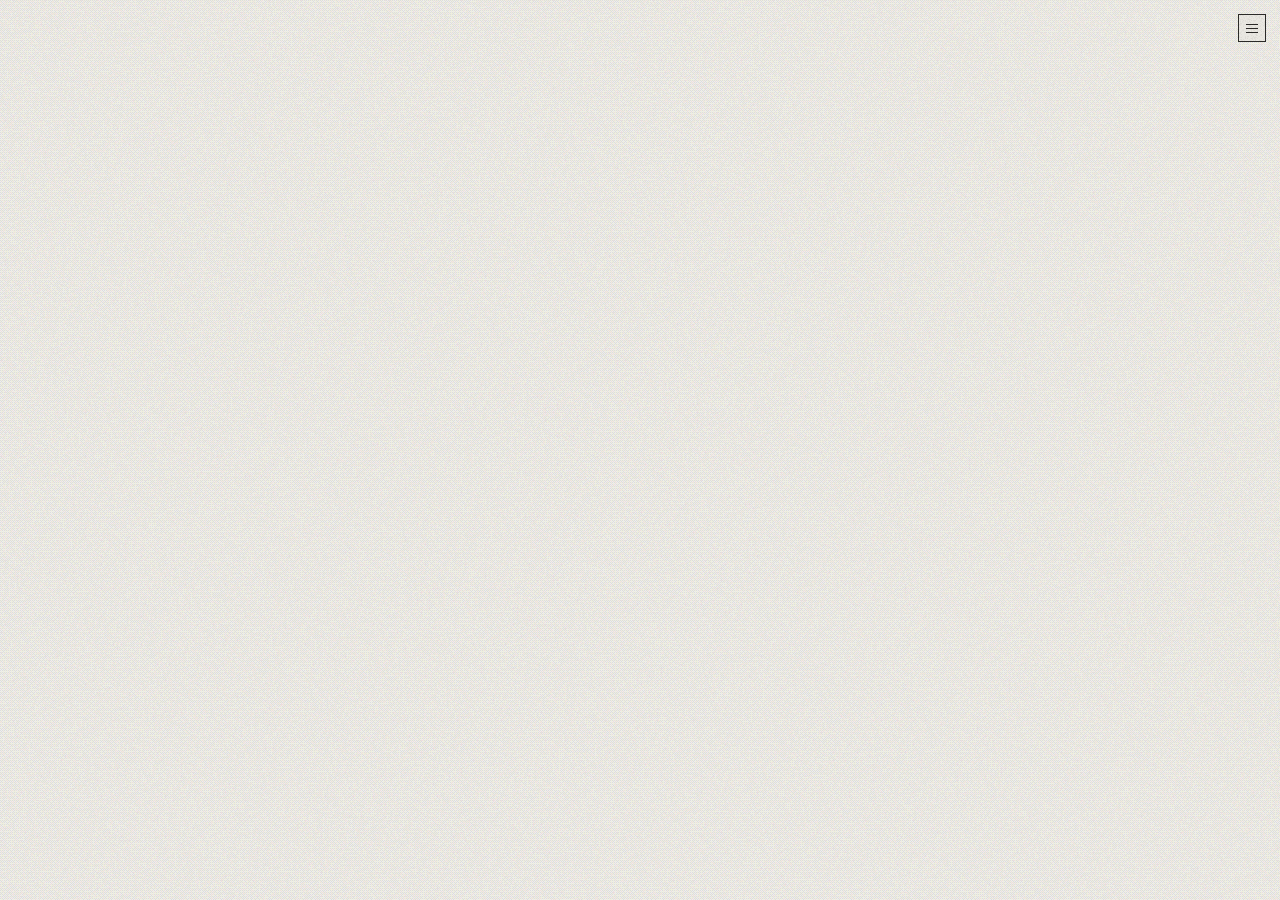
==== index.html @ 13002fd0 "Add files via upload" ====
<!doctype html>
<html lang="en">
<head>
<meta charset="utf-8">
<meta name="viewport" content="width=device-width, initial-scale=1, viewport-fit=cover">
<meta name="description" content="Petri: a growing lab of living effects. Hover to borrow one, click to stack them, invent your own.">
<title>Petri</title>
<link rel="preconnect" href="https://fonts.googleapis.com">
<link rel="preconnect" href="https://fonts.gstatic.com" crossorigin>
<link href="https://fonts.googleapis.com/css2?family=JetBrains+Mono:wght@400;700&family=Newsreader:ital,wght@0,400;1,400&display=swap" rel="stylesheet">
<style>
/* Layout: the page is one canvas. The toolbar floats top right in segmented groups.
   css and info share one dock on the right that pushes the grid over.
   System: one mono face; 11px for controls, 12px for reading; 28px controls; 1px rules.
   The serif is only for words people type onto the page. */
:root {
  --paper: #e9e7e1;
  --ink: #2b2a28;
  --mute: #8e8b84;
  --line: #d3d0c8;
  --warn: #a8432a;
  --focus: #2a3fe6;
  --mono: 'JetBrains Mono', ui-monospace, 'SF Mono', Menlo, monospace;
  --ui: 11px;
  --read: 12px;
  --h: 28px;
  --gap: 6px;
  --pad: 14px;
  --pw: 380px;
  --edge: 14px;
  color-scheme: light;
}
:root.dark { --paper: #1b1b1a; --ink: #d8d6d0; --mute: #6e6c68; --line: #323130; --warn: #e08a72; --focus: #8ea2ff; color-scheme: dark; }
[hidden] { display: none !important; }
html, body { height: 100%; overflow: hidden; }
body {
  margin: 0;
  background: var(--paper);
  color: var(--ink);
  font: var(--ui)/1.4 var(--mono);
  cursor: none;
  touch-action: none;
  user-select: none;
  -webkit-user-select: none;
}
button { font: inherit; color: inherit; }

/* the one control: a segmented group, drawn like e-paper UI.
   crisp 1px ink frame, dotted (dithered) dividers, a stippled drop shadow,
   inverted video for anything that is on, stipple on hover. */
:root { --stip: radial-gradient(var(--ink) .55px, transparent .75px); --grain: none; }
.seg {
  position: relative; isolation: isolate;
  display: inline-flex; flex-wrap: nowrap;
  border: 1px solid var(--ink);
  background: var(--paper) var(--grain);
}
.seg::after {
  content: ''; position: absolute; z-index: -1; inset: 3px -4px -4px 3px;
  background-image: var(--stip); background-size: 3px 3px; opacity: .45; pointer-events: none;
}
.seg > button {
  height: var(--h); padding: 0 10px;
  border: 0; background: var(--paper) var(--grain); color: var(--ink);
  font: var(--ui)/1 var(--mono); letter-spacing: .03em;
  white-space: nowrap; cursor: pointer;
}
.seg > button + button { border-left: 1px dotted var(--mute); }
.seg > button:hover { background-image: var(--stip); background-size: 3px 3px; }
.seg > button[aria-pressed="true"], .seg > button.primary { background: var(--ink); color: var(--paper); }
.seg > button .key { display: inline-block; margin-left: .6ch; opacity: .5; }
.x {
  position: relative; flex: none; width: var(--h); height: var(--h);
  border: 1px solid var(--ink); background: var(--paper) var(--grain); color: var(--ink);
  font: 14px/1 var(--mono); cursor: pointer;
}
.x:hover { background-image: var(--stip); background-size: 3px 3px; }
.seg > button:focus-visible, .x:focus-visible { outline: 1px dashed var(--ink); outline-offset: 2px; position: relative; z-index: 1; }

/* one corner button: ☰ opens the controls; × closes whatever is open. it never moves. */
#corner {
  position: fixed; z-index: 30;
  top: max(var(--edge), env(safe-area-inset-top, 0px)); right: max(var(--edge), env(safe-area-inset-right, 0px));
}
.burger { display: block; width: 12px; height: 9px; margin: auto; background: linear-gradient(var(--ink) 0 0) 0 0 / 100% 1px no-repeat, linear-gradient(var(--ink) 0 0) 0 4px / 100% 1px no-repeat, linear-gradient(var(--ink) 0 0) 0 8px / 100% 1px no-repeat; }
#view {
  position: fixed; z-index: 25;
  top: calc(max(var(--edge), env(safe-area-inset-top, 0px)) + var(--h) + 10px); right: max(var(--edge), env(safe-area-inset-right, 0px));
  width: 176px; isolation: isolate;
  display: flex; flex-direction: column;
  border: 1px solid var(--ink); background: var(--paper) var(--grain);
  cursor: default;
}
#view::after {
  content: ''; position: absolute; z-index: -1; inset: 3px -4px -4px 3px;
  background-image: var(--stip); background-size: 3px 3px; opacity: .45; pointer-events: none;
}
#view .seg { display: flex; flex-direction: column; border: 0; background: none; }
#view .seg::after { display: none; }
#view .seg + .seg { border-top: 1px dotted var(--mute); }
#view .seg > button { display: flex; align-items: center; justify-content: space-between; width: 100%; height: var(--h); padding: 0 12px; text-align: left; }
#view .seg > button + button { border-left: 0; }
#view .seg > button .key { margin-left: 12px; }

#c { position: fixed; left: 0; top: 0; image-rendering: pixelated; image-rendering: crisp-edges; transition: transform .2s ease-out; }
@media (prefers-reduced-motion: reduce) { #c { transition: none; } }
#ring { position: fixed; left: 0; top: 0; border: 1.5px solid var(--ink); pointer-events: none; }
#ring2 { position: fixed; left: 0; top: 0; border: 1px dashed var(--ink); pointer-events: none; }
#ring.circle, #ring2.circle { border-radius: 50%; }
#hold { position: fixed; left: 0; top: 0; border-radius: 50%; box-shadow: 0 0 0 1px var(--paper), 0 0 0 2px var(--ink); pointer-events: none; }
#typer { position: fixed; left: -9999px; top: 0; width: 10px; height: 10px; opacity: 0; user-select: text; -webkit-user-select: text; }

/* the dock: css and info */
.dock {
  position: fixed; z-index: 10; top: 0; right: 0; bottom: 0;
  width: var(--pw); box-sizing: border-box;
  display: flex; flex-direction: column;
  padding-right: env(safe-area-inset-right, 0px);
  padding-bottom: env(safe-area-inset-bottom, 0px);
  background: var(--paper) var(--grain); border-left: 1px solid var(--ink);
  cursor: auto; user-select: text; -webkit-user-select: text;
}
.dock header { display: flex; flex-direction: column; gap: 14px; padding: var(--edge) calc(var(--edge) + var(--h) + 12px) 16px var(--edge); border-bottom: 1px dotted var(--mute); }
.dock .top { display: flex; align-items: center; justify-content: space-between; gap: var(--gap); min-height: var(--h); }
.dock .top strong { font-weight: 700; letter-spacing: .03em; white-space: nowrap; overflow: hidden; text-overflow: ellipsis; }
.dock header .seg { align-self: flex-start; max-width: 100%; flex-wrap: wrap; }
.dock .foot { padding: 8px var(--edge); border-top: 1px dotted var(--mute); font-size: 10px; color: var(--mute); }
.dock .foot.err { color: var(--warn); }

#css {
  flex: 1; resize: none; margin: 0; padding: var(--pad) var(--edge);
  border: 0; outline: none;
  font: var(--read)/1.65 var(--mono);
  color: var(--ink); background: transparent;
  tab-size: 2; white-space: pre-wrap;
}
#css[readonly] { font-size: var(--ui); color: var(--mute); }
#css:focus-visible { box-shadow: inset 2px 0 0 var(--focus); }

.index { display: flex; flex-wrap: wrap; gap: 2px 14px; }
.index button { padding: 2px 0; border: 0; background: none; color: var(--mute); font: var(--ui)/1.6 var(--mono); cursor: pointer; white-space: nowrap; }
.index button:hover { color: var(--ink); }
.index button[aria-current="true"], .index button[aria-pressed="true"] { color: var(--ink); text-decoration: underline; text-underline-offset: 3px; }
.index button.primary { color: var(--ink); font-weight: 700; }
.index button:focus-visible { outline: 2px solid var(--focus); outline-offset: 2px; }
#wbody { flex: 1; overflow: auto; overscroll-behavior: contain; padding: 0 var(--edge) var(--edge); font: var(--read)/1.7 var(--mono); }
#wbody section { padding-top: 6px; }
#wbody h2 { font: 700 var(--ui)/1.4 var(--mono); letter-spacing: .1em; text-transform: uppercase; margin: 18px 0 10px; }
#wbody h3 { font: 700 var(--read)/1.4 var(--mono); margin: 20px 0 6px; }
#wbody h3 span, #wbody .note { color: var(--mute); font-weight: 400; }
#wbody p, #wbody ol { margin: 0 0 12px; }
#wbody ol { padding-left: 20px; }
#wbody .lede { font-size: 13px; line-height: 1.65; }
#wbody code { font: inherit; }
#wbody pre { margin: 8px 0 14px; padding: 10px 12px; overflow-x: auto; border: 1px dotted var(--mute); font: var(--ui)/1.6 var(--mono); }
#wbody dl { display: grid; grid-template-columns: minmax(0, 9em) minmax(0, 1fr); gap: 6px 14px; margin: 0 0 12px; }
#wbody dt { overflow-wrap: anywhere; }
#wbody dt { font-weight: 700; }
#wbody dd { margin: 0; min-width: 0; }
#wbody dd code { color: var(--mute); font-size: var(--ui); }
#wbody a { color: var(--ink); }
#wbody .credit { margin: 28px 0 0; padding-top: 14px; border-top: 1px dotted var(--mute); }
@media (max-width: 480px) { #wbody dl { grid-template-columns: 1fr; gap: 0; } #wbody dd { margin-bottom: 8px; } }
</style>
</head>
<body>

<canvas id="c" aria-label="Effect grid"></canvas>
<div id="ring" hidden></div>
<div id="ring2" hidden></div>
<div id="hold" hidden></div>
<button id="corner" class="x" type="button" aria-label="Open controls" aria-expanded="false"><span class="burger" aria-hidden="true"></span></button>
<nav id="view" aria-label="Controls" hidden>
  <div class="seg" role="group" aria-label="Read and edit">
    <button type="button" data-v="info" aria-pressed="false">info<span class="key">i</span></button>
    <button type="button" data-v="css" aria-pressed="false">css<span class="key">c</span></button>
  </div>
  <div class="seg" role="group" aria-label="View">
    <button type="button" data-v="lines" aria-pressed="false">grid<span class="key">g</span></button>
    <button type="button" data-v="labels" aria-pressed="false">labels<span class="key">b</span></button>
    <button type="button" data-v="theme" id="themeBtn">light<span class="key">l / d</span></button>
  </div>
  <div class="seg" role="group" aria-label="Lens">
    <button type="button" data-v="solo" aria-pressed="false">solo<span class="key">s</span></button>
    <button type="button" data-v="freeze" aria-pressed="false">freeze<span class="key">f</span></button>
  </div>
  <div class="seg" role="group" aria-label="Page">
    <button type="button" data-v="write" aria-pressed="false">text<span class="key">t</span></button>
    <button type="button" data-v="image" aria-pressed="false">image<span class="key">m</span></button>
    <button type="button" data-v="video" aria-pressed="false">video<span class="key">v</span></button>
  </div>
  <div class="seg" role="group" aria-label="Make">
    <button type="button" data-v="new" aria-pressed="false">new<span class="key">n</span></button>
    <button type="button" data-v="reset">reset<span class="key">r</span></button>
  </div>
</nav>
<aside id="panel" class="dock" hidden aria-label="Recipe">
  <header>
    <div class="top"><strong id="ptitle">cursor.css</strong><button id="close" type="button" hidden></button></div>
    <nav class="index" aria-label="Recipe actions">
      <button id="save" type="button" class="primary" hidden>save</button>
      <button id="cancel" type="button" hidden>cancel</button>
      <button id="adv" type="button" aria-pressed="false">advanced</button>
      <button id="lock" type="button">save</button>
      <button id="export" type="button">export</button>
      <button id="exModule" type="button" hidden>module</button>
      <button id="exRecipe" type="button" hidden>recipe</button>
      <button id="exEmbed" type="button" hidden>embed</button>
      <button id="copy" type="button" hidden>copy</button>
    </nav>
  </header>
  <textarea id="css" spellcheck="false" autocomplete="off" aria-label="Recipe"></textarea>
  <div id="status" class="foot" hidden></div>
</aside>
<aside id="info" class="dock" hidden aria-label="Info">
  <header>
    <div class="top"><strong>info</strong><button id="wikiClose" type="button" hidden></button></div>
    <nav class="index" id="wnav" aria-label="Sections"></nav>
  </header>
  <div id="wbody"></div>
</aside>

<script>
/* ================================================================
   ENGINE. Self-contained: the export button ships this exact function.
   createPipeline(W, H) -> { page, buf, frame(stack, x, y, opts), ... }
   ================================================================ */
function createPipeline(W, H) {
  const N = W * H, TAU = Math.PI * 2, HIST = 256;
  const page = new Uint8ClampedArray(N * 4).fill(255);
  const img = new Uint8ClampedArray(N * 4), buf = new Uint8ClampedArray(N * 4);
  const tmp = new Uint8ClampedArray(N * 4), pre = new Uint8ClampedArray(N * 4), mpre = new Uint8ClampedArray(N * 4);
  const mark = new Uint8Array(N);
  /* reach: where the lens has been lately. effects only show there unless --spill says otherwise */
  const reach = new Uint8Array(N), buf32 = new Uint32Array(buf.buffer), spre32 = new Uint32Array(N);
  let reachBox = null, spillMode = 'free';
  let markBox = null, markAge = 0, t = 0, fr = 0;

  const INK = [20, 16, 42], PAPER = [255, 255, 255], PINK = [243, 122, 154], COBALT = [42, 63, 230];
  const VERM = [255, 74, 28], YELLOW = [255, 210, 63], GREEN = [0, 163, 122];
  const INKS = [PINK, COBALT, VERM, YELLOW, GREEN];
  /* theme: in dark mode ink is light and paper is dark; dk() measures lightness relative to the paper */
  let DARK = false, inkL = 40, paperL = 230;
  const INK0 = [43, 42, 40], PAPER0 = [233, 231, 225], INKD = [216, 214, 208], PAPERD = [27, 27, 26];
  function setTheme(d) {
    DARK = d;
    const a = d ? INKD : INK0, b = d ? PAPERD : PAPER0;
    for (let c = 0; c < 3; c++) { INK[c] = a[c]; PAPER[c] = b[c]; }
    inkL = L(a[0], a[1], a[2]); paperL = L(b[0], b[1], b[2]);
  }
  /* dk(): 255 means paper, 0 means ink, in either theme */
  const dk = l => { const v = (l - inkL) / (paperL - inkL) * 255; return v < 0 ? 0 : v > 255 ? 255 : v; };
  const tint = w => [PAPER[0] + (INK[0] - PAPER[0]) * w, PAPER[1] + (INK[1] - PAPER[1]) * w, PAPER[2] + (INK[2] - PAPER[2]) * w];
  const hexCache = {};
  /* any CSS colour: hex, names, rgb(), hsl(). null when it can't be read */
  let colorCtx = null;
  const rgb = h => {
    if (Array.isArray(h)) return h;
    if (h in hexCache) return hexCache[h];
    const raw = String(h).trim();
    let s = raw.replace('#', '');
    if (/^[0-9a-f]{3}$/i.test(s)) s = s.split('').map(c => c + c).join('');
    if (/^[0-9a-f]{6}$/i.test(s)) { const n = parseInt(s, 16); return hexCache[h] = [n >> 16 & 255, n >> 8 & 255, n & 255]; }
    if (typeof document !== 'undefined') {
      colorCtx = colorCtx || document.createElement('canvas').getContext('2d');
      colorCtx.fillStyle = '#010203'; colorCtx.fillStyle = raw;
      const v = colorCtx.fillStyle;
      if (v !== '#010203') {
        const m = /^#([0-9a-f]{6})$/i.exec(v), r = /rgba?\((\d+),\s*(\d+),\s*(\d+)/.exec(v);
        if (m) { const n = parseInt(m[1], 16); return hexCache[h] = [n >> 16 & 255, n >> 8 & 255, n & 255]; }
        if (r) return hexCache[h] = [+r[1], +r[2], +r[3]];
      }
    }
    return hexCache[h] = null;
  };
  const hash = (x, y) => { const s = Math.sin(x * 127.1 + y * 311.7) * 43758.5453; return s - Math.floor(s); };
  const mod = (a, n) => ((a % n) + n) % n;
  const clamp = (v, a, b) => v < a ? a : v > b ? b : v;
  const L = (r, g, b) => (r * 3 + g * 6 + b) / 10;
  const idx = (x, y) => (y * W + x) * 4;
  const lum = i => L(buf[i], buf[i + 1], buf[i + 2]);
  const lumP = i => L(page[i], page[i + 1], page[i + 2]);
  const lumT = i => L(tmp[i], tmp[i + 1], tmp[i + 2]);
  const sm = (x, y) => {
    x = Math.round(x); y = Math.round(y);
    x = x < 0 ? 0 : x >= W ? W - 1 : x; y = y < 0 ? 0 : y >= H ? H - 1 : y;
    return (y * W + x) * 4;
  };
  const put = (i, j) => { buf[i] = tmp[j]; buf[i + 1] = tmp[j + 1]; buf[i + 2] = tmp[j + 2]; };
  const setc = (i, c) => { buf[i] = c[0]; buf[i + 1] = c[1]; buf[i + 2] = c[2]; };
  const mixc = (i, c, w) => { buf[i] += (c[0] - buf[i]) * w; buf[i + 1] += (c[1] - buf[i + 1]) * w; buf[i + 2] += (c[2] - buf[i + 2]) * w; };
  const mixPut = (i, j, w) => { buf[i] += (tmp[j] - buf[i]) * w; buf[i + 1] += (tmp[j + 1] - buf[i + 1]) * w; buf[i + 2] += (tmp[j + 2] - buf[i + 2]) * w; };

  /* pointer: position, velocity, history */
  const P = {
    x: W / 2, y: H / 2, dx: 0, dy: 0, vx: 0, vy: 0, speed: 0, hw: 20, hh: 20, circle: false,
    hx: new Float32Array(HIST).fill(W / 2), hy: new Float32Array(HIST).fill(H / 2), hi: 0, held: [0, 0, 0],
    move(nx, ny) {
      this.dx = nx - this.x; this.dy = ny - this.y; this.x = nx; this.y = ny;
      this.vx += (this.dx - this.vx) * .25; this.vy += (this.dy - this.vy) * .25;
      this.speed = Math.hypot(this.vx, this.vy);
      this.hi = (this.hi + 1) % HIST; this.hx[this.hi] = nx; this.hy[this.hi] = ny;
    },
    past(n) { return (this.hi - n + HIST * 2) % HIST; },
  };
  const rad = () => Math.min(P.hw, P.hh);
  const lbox = () => [Math.max(0, Math.floor(P.x - P.hw)), Math.max(0, Math.floor(P.y - P.hh)),
    Math.min(W, Math.ceil(P.x + P.hw) + 1), Math.min(H, Math.ceil(P.y + P.hh) + 1)];
  const inL = (x, y) => {
    const nx = (x - P.x) / P.hw, ny = (y - P.y) / P.hh;
    return P.circle ? nx * nx + ny * ny <= 1 : nx >= -1 && nx <= 1 && ny >= -1 && ny <= 1;
  };
  function snapRows(y0, y1) {
    y0 = Math.max(0, Math.floor(y0)); y1 = Math.min(H, Math.ceil(y1));
    if (y1 > y0) tmp.set(buf.subarray(y0 * W * 4, y1 * W * 4), y0 * W * 4);
  }
  const snap = (m = 100) => snapRows(P.y - P.hh - m, P.y + P.hh + m);
  function lens(fn) {
    const [x0, y0, x1, y1] = lbox(), circ = P.circle;
    for (let y = y0; y < y1; y++) {
      const uy = y - P.y, ny = uy / P.hh;
      for (let x = x0; x < x1; x++) {
        const ux = x - P.x, nx = ux / P.hw;
        const d = circ ? Math.sqrt(nx * nx + ny * ny) : Math.max(Math.abs(nx), Math.abs(ny));
        if (d <= 1) fn((y * W + x) * 4, x, y, d, ux, uy);
      }
    }
  }
  const warp = fn => { snap(); lens((i, x, y, d, ux, uy) => put(i, fn(x, y, d, ux, uy))); };
  function cells(s, fn) {
    const [x0, y0, x1, y1] = lbox();
    for (let gy = Math.floor(y0 / s); gy * s < y1; gy++) for (let gx = Math.floor(x0 / s); gx * s < x1; gx++) {
      const bx = gx * s, by = gy * s;
      if (!inL(bx + s / 2, by + s / 2)) continue;
      const ax = Math.max(bx, 0), ay = Math.max(by, 0), ex = Math.min(bx + s, W), ey = Math.min(by + s, H);
      if (ex > ax && ey > ay) fn(ax, ay, ex, ey, bx, by);
    }
  }

  const AV = [0, 0, 0];
  function avg(x0, y0, ex, ey) {
    let r = 0, g = 0, b = 0, n = 0;
    for (let y = y0; y < ey; y++) for (let x = x0; x < ex; x++) { const i = idx(x, y); r += buf[i]; g += buf[i + 1]; b += buf[i + 2]; n++; }
    AV[0] = r / n; AV[1] = g / n; AV[2] = b / n;
    return AV;
  }
  function fill(x0, y0, ex, ey, c) { for (let y = y0; y < ey; y++) for (let x = x0; x < ex; x++) setc(idx(x, y), c); }

  /* marks: persistent effects bake into img; marks fade back to the page over ~4s */
  function grow(x0, y0, x1, y1) {
    markBox = markBox ? [Math.min(markBox[0], x0), Math.min(markBox[1], y0), Math.max(markBox[2], x1), Math.max(markBox[3], y1)] : [x0, y0, x1, y1];
    markAge = 0;
  }
  function bakeRect(x0, y0, x1, y1) {
    for (let y = y0; y < y1; y++) {
      img.set(buf.subarray(idx(x0, y), idx(x1, y)), idx(x0, y));
      mark.fill(255, y * W + x0, y * W + x1);
    }
    grow(x0, y0, x1, y1);
  }
  function stamp(i) {
    if (spillMode !== 'free') { const k = i >> 2; if (spillMode === 'lens' ? !inL(k % W, (k / W) | 0) : !reach[k]) return; }
    img[i] = buf[i]; img[i + 1] = buf[i + 1]; img[i + 2] = buf[i + 2];
    const k = i >> 2, x = k % W, y = (k / W) | 0;
    mark[k] = 255;
    grow(x, y, x + 1, y + 1);
  }
  function composite(keep) {
    buf.set(page);
    if (!markBox) return;
    if (keep) markAge = 0;
    const fade = keep ? 0 : 1;
    const [x0, y0, x1, y1] = markBox;
    for (let y = y0; y < y1; y++) for (let k = y * W + x0, e = y * W + x1; k < e; k++) {
      const m = mark[k];
      if (!m) continue;
      const i = k * 4, w = m / 255;
      buf[i] = page[i] + (img[i] - page[i]) * w;
      buf[i + 1] = page[i + 1] + (img[i + 1] - page[i + 1]) * w;
      buf[i + 2] = page[i + 2] + (img[i + 2] - page[i + 2]) * w;
      mark[k] = m - fade;
    }
    if (++markAge > 256) markBox = null;
  }

  /* cell grids for simulations */
  const state = {};
  const st = (key, make) => state[key] || (state[key] = make());
  function makeGrid(G, fields) {
    const g = { G, gw: Math.ceil(W / G), gh: Math.ceil(H / G), box: null };
    for (const k in fields) g[k] = new fields[k](g.gw * g.gh);
    return g;
  }
  function touch(g, m = 3) {
    const b = [Math.max(0, Math.floor((P.x - P.hw) / g.G) - m), Math.max(0, Math.floor((P.y - P.hh) / g.G) - m),
      Math.min(g.gw, Math.ceil((P.x + P.hw) / g.G) + m), Math.min(g.gh, Math.ceil((P.y + P.hh) / g.G) + m)];
    g.box = g.box ? [Math.min(g.box[0], b[0]), Math.min(g.box[1], b[1]), Math.max(g.box[2], b[2]), Math.max(g.box[3], b[3])] : b;
  }
  function touchCell(g, x, y) {
    const b = [Math.max(0, x - 2), Math.max(0, y - 2), Math.min(g.gw, x + 3), Math.min(g.gh, y + 3)];
    g.box = g.box ? [Math.min(g.box[0], b[0]), Math.min(g.box[1], b[1]), Math.max(g.box[2], b[2]), Math.max(g.box[3], b[3])] : b;
  }
  function eachCell(g, fn, inner) {
    if (!g.box) return;
    const e = inner ? 1 : 0;
    const [x0, y0, x1, y1] = g.box;
    for (let y = Math.max(e, y0); y < Math.min(g.gh - e, y1); y++)
      for (let x = Math.max(e, x0); x < Math.min(g.gw - e, x1); x++) fn(y * g.gw + x, x, y);
  }
  function lensCells(g, fn) {
    const [x0, y0, x1, y1] = lbox(), G = g.G;
    for (let y = Math.floor(y0 / G); y * G < y1 && y < g.gh; y++) for (let x = Math.floor(x0 / G); x * G < x1 && x < g.gw; x++)
      if (inL(x * G + G / 2, y * G + G / 2)) fn(y * g.gw + x, x, y);
  }
  function copyBack(g, from, to) {
    if (!g.box) return;
    const [x0, y0, x1, y1] = g.box;
    for (let y = y0; y < y1; y++) to.set(from.subarray(y * g.gw + x0, y * g.gw + x1), y * g.gw + x0);
  }
  function paintCell(g, x, y, c, w) {
    const G = g.G, x0 = x * G, y0 = y * G, x1 = Math.min(W, x0 + G), y1 = Math.min(H, y0 + G);
    for (let py = y0; py < y1; py++) for (let px = x0; px < x1; px++) {
      const i = idx(px, py);
      if (w >= 1) setc(i, c); else mixc(i, c, w);
    }
  }
  const inkAt = (g, x, y) => dk(lumP(sm(x * g.G + g.G / 2, y * g.G + g.G / 2))) < 200;
  const cellSize = v => clamp(Math.round(v) || 3, 1, 16);

  /* ---------------- effects ---------------- */
  const E = [];
  const fx = (name, persist, params, desc, run) => E.push({ name, persist, params, desc, run });

  /* brushes: they move the page and leave marks */
  fx('smear', true, { strength: .92 }, 'Drags the page along with your motion.', p => {
    if (P.dx * P.dx + P.dy * P.dy < .25) return;
    snap();
    lens((i, x, y, d) => mixPut(i, sm(x - P.dx, y - P.dy), p.strength * (1 - d * d)));
  });
  fx('push', true, { force: 1 }, 'The page flows outward from the cursor.', p => {
    snap();
    lens((i, x, y, d, ux, uy) => { const k = 1 - .05 * p.force * (1 - d); put(i, sm(P.x + ux * k, P.y + uy * k)); });
  });
  fx('pull', true, { force: 1 }, 'The page drains into the cursor.', p => {
    snap();
    lens((i, x, y, d, ux, uy) => { const k = 1 + .05 * p.force * (1 - d); put(i, sm(P.x + ux * k, P.y + uy * k)); });
  });
  fx('vortex', true, { spin: .08 }, 'A whirlpool that keeps winding the page tighter.', p => {
    snap();
    const R0 = rad();
    lens((i, x, y, d, ux, uy) => {
      const r = Math.hypot(ux, uy) / R0;
      if (r > 1) return;
      const a = p.spin * (1 - r) ** 2, c = Math.cos(a), s = Math.sin(a);
      put(i, sm(P.x + ux * c - uy * s, P.y + ux * s + uy * c));
    });
  });
  fx('melt', true, { rate: 3 }, 'Columns drip downward at different speeds.', p => {
    snap();
    lens((i, x, y, d) => put(i, sm(x, y - (1 + hash(x, 0) * p.rate) * (1 - d))));
  });
  fx('diffuse', true, { spread: 2 }, 'Pixels jitter apart like sand in water.', p => {
    snap();
    const s = p.spread * 2;
    lens((i, x, y) => put(i, sm(x + (Math.random() - .5) * s, y + (Math.random() - .5) * s)));
  });
  const vn = (x, y) => {
    const xi = Math.floor(x), yi = Math.floor(y), xf = x - xi, yf = y - yi;
    const u = xf * xf * (3 - 2 * xf), v = yf * yf * (3 - 2 * yf);
    const a = hash(xi, yi), b = hash(xi + 1, yi), c = hash(xi, yi + 1), d = hash(xi + 1, yi + 1);
    return a + (b - a) * u + (c - a) * v + (a - b - c + d) * u * v;
  };
  fx('flow', true, { scale: .015, speed: 1.5 }, 'Advects the page along a curl-noise field, like marbled paper.', p => {
    snap();
    const s = p.scale, z = t * .05, k = p.speed / (2 * s);
    const n = (x, y) => vn(x * s + z, y * s - z);
    lens((i, x, y) => put(i, sm(x - (n(x, y + 1) - n(x, y - 1)) * k, y + (n(x + 1, y) - n(x - 1, y)) * k)));
  });
  fx('voter', true, { rate: .35 }, 'Voter model: every pixel copies a random neighbor, so regions coarsen into blobs.', p => {
    snap();
    lens((i, x, y) => { if (Math.random() < p.rate) put(i, sm(x + (Math.random() * 3 | 0) - 1, y + (Math.random() * 3 | 0) - 1)); });
  });
  fx('sand', true, { passes: 2 }, 'Falling sand. Ink becomes grains that pour and pile up at the bottom of the lens.', p => {
    const [x0, y0, x1, y1] = lbox();
    const empty = i => dk(lum(i)) > 236;
    const swap = (a, b) => { for (let c = 0; c < 3; c++) { const v = buf[a + c]; buf[a + c] = buf[b + c]; buf[b + c] = v; } };
    for (let pass = 0; pass < clamp(Math.round(p.passes), 1, 6); pass++) {
      for (let y = y1 - 2; y >= y0; y--) {
        const flip = (fr + y + pass) & 1;
        for (let k = 0; k < x1 - x0; k++) {
          const x = flip ? x0 + k : x1 - 1 - k, i = idx(x, y);
          if (empty(i) || !inL(x, y)) continue;
          const b = idx(x, y + 1);
          if (inL(x, y + 1) && empty(b)) { swap(i, b); continue; }
          const s = Math.random() < .5 ? -1 : 1;
          for (const dx of [s, -s]) {
            const nx = x + dx;
            if (nx >= 0 && nx < W && inL(nx, y + 1) && empty(idx(nx, y + 1))) { swap(i, idx(nx, y + 1)); break; }
          }
        }
      }
    }
  });

  /* simulations: they read the page's ink and run on their own */
  fx('automata', false, { rule: 'B3/S23', seed: 2, cell: 3 }, "Conway's Game of Life seeded from the page's ink. Try --rule: B36/S23.", p => {
    const G = cellSize(p.cell);
    const g = st('life' + G, () => makeGrid(G, { a: Uint8Array, b: Uint8Array, heat: Float32Array }));
    const m = /B(\d*)\/S(\d*)/i.exec(String(p.rule)) || [0, '3', '23'];
    touch(g);
    const n = Math.round(1 + P.speed * p.seed) * 6;
    for (let s = 0; s < n; s++) {
      const x = P.x + (Math.random() * 2 - 1) * P.hw, y = P.y + (Math.random() * 2 - 1) * P.hh;
      if (!inL(x, y)) continue;
      const cx = Math.floor(x / G), cy = Math.floor(y / G);
      if (cx < 0 || cy < 0 || cx >= g.gw || cy >= g.gh) continue;
      if (inkAt(g, cx, cy) || Math.random() < .2) { const k = cy * g.gw + cx; g.a[k] = 1; g.heat[k] = 255; }
    }
    if (fr % 2 === 0) {
      const gw = g.gw;
      eachCell(g, k => {
        const a = g.a, c = a[k - gw - 1] + a[k - gw] + a[k - gw + 1] + a[k - 1] + a[k + 1] + a[k + gw - 1] + a[k + gw] + a[k + gw + 1];
        const alive = (a[k] ? m[2] : m[1]).includes(c);
        g.b[k] = alive ? 1 : 0;
        g.heat[k] = alive ? 255 : g.heat[k] > 12 ? g.heat[k] * .78 : 0;
      }, true);
      copyBack(g, g.b, g.a);
    }
    eachCell(g, (k, x, y) => {
      const h = g.heat[k];
      if (!h) return;
      const w = h / 255, G2 = g.G;
      for (let py = y * G2; py < Math.min(H, y * G2 + G2); py++) for (let px = x * G2; px < Math.min(W, x * G2 + G2); px++) {
        const i = idx(px, py);
        buf[i] += (255 - 2 * buf[i]) * w; buf[i + 1] += (255 - 2 * buf[i + 1]) * w; buf[i + 2] += (255 - 2 * buf[i + 2]) * w;
      }
    });
  });
  fx('brain', false, { seed: .4, cell: 3 }, "Brian's Brain: ink fires, burns out, and throws off gliders.", p => {
    const dying = tint(.35);
    const G = cellSize(p.cell);
    const g = st('brain' + G, () => makeGrid(G, { a: Uint8Array, b: Uint8Array }));
    touch(g);
    lensCells(g, (k, x, y) => { if (!g.a[k] && inkAt(g, x, y) && Math.random() < p.seed) g.a[k] = 1; });
    if (fr % 2 === 0) {
      const gw = g.gw;
      eachCell(g, k => {
        const a = g.a, s = a[k];
        if (s === 1) { g.b[k] = 2; return; }
        if (s === 2) { g.b[k] = 0; return; }
        const c = (a[k - gw - 1] === 1) + (a[k - gw] === 1) + (a[k - gw + 1] === 1) + (a[k - 1] === 1) + (a[k + 1] === 1)
          + (a[k + gw - 1] === 1) + (a[k + gw] === 1) + (a[k + gw + 1] === 1);
        g.b[k] = c === 2 ? 1 : 0;
      }, true);
      copyBack(g, g.b, g.a);
    }
    eachCell(g, (k, x, y) => { const s = g.a[k]; if (s) paintCell(g, x, y, s === 1 ? INK : dying, 1); });
  });
  fx('cyclic', false, { states: 14, threshold: 1, cell: 3 }, 'Cyclic automaton: each color eats the next until spirals form.', p => {
    const G = cellSize(p.cell), n = clamp(Math.round(p.states), 3, 24);
    const g = st('cyc' + G, () => { const g = makeGrid(G, { a: Int8Array, b: Int8Array }); g.a.fill(-1); g.b.fill(-1); return g; });
    g.ramp = []; for (let k = 0; k < n; k++) g.ramp.push(tint(k / (n - 1)));
    touch(g);
    lensCells(g, (k, x, y) => {
      if (g.a[k] < 0) g.a[k] = inkAt(g, x, y) ? 0 : Math.random() * n | 0;
    });
    const gw = g.gw, th = Math.max(1, p.threshold);
    eachCell(g, k => {
      const a = g.a, s = a[k];
      if (s < 0) { g.b[k] = -1; return; }
      const nx = s + 1 >= n ? 0 : s + 1;
      const c = (a[k - gw - 1] === nx) + (a[k - gw] === nx) + (a[k - gw + 1] === nx) + (a[k - 1] === nx) + (a[k + 1] === nx)
        + (a[k + gw - 1] === nx) + (a[k + gw] === nx) + (a[k + gw + 1] === nx);
      g.b[k] = c >= th ? nx : s >= n ? 0 : s;
    }, true);
    copyBack(g, g.b, g.a);
    eachCell(g, (k, x, y) => { const s = g.a[k]; if (s >= 0) paintCell(g, x, y, g.ramp[s % n], 1); });
  });
  fx('cascade', false, { rule: 90 }, 'Elementary automaton: each row under the cursor is computed from the row above it. Try rule 30 or 110.', p => {
    const rule = clamp(Math.round(p.rule), 0, 255);
    const [x0, y0, x1, y1] = lbox();
    for (let y = Math.max(y0, Math.floor(P.y) + 1, 1); y < y1; y++) for (let x = x0; x < x1; x++) {
      if (!inL(x, y)) continue;
      const l = dk(lum(sm(x - 1, y - 1))) < 128 ? 4 : 0, c = dk(lum(sm(x, y - 1))) < 128 ? 2 : 0, r = dk(lum(sm(x + 1, y - 1))) < 128 ? 1 : 0;
      setc(idx(x, y), (rule >> (l | c | r)) & 1 ? INK : PAPER);
    }
  });
  const DX = [1, 0, -1, 0], DY = [0, 1, 0, -1];
  fx('ants', false, { count: 8, steps: 120, cell: 3 }, "Langton's ants walk the page flipping cells. Ink turns them one way, paper the other.", p => {
    const G = cellSize(p.cell);
    const g = st('ants' + G, () => { const g = makeGrid(G, { flip: Uint8Array }); g.ants = []; return g; });
    const want = clamp(Math.round(p.count), 1, 60);
    while (g.ants.length < want) g.ants.push({ x: Math.floor(P.x / G), y: Math.floor(P.y / G), d: Math.random() * 4 | 0, life: 8000 });
    const steps = clamp(Math.round(p.steps), 1, 400);
    for (const a of g.ants) for (let s = 0; s < steps; s++) {
      if (a.x < 0 || a.y < 0 || a.x >= g.gw || a.y >= g.gh) { a.life = 0; break; }
      const k = a.y * g.gw + a.x, on = inkAt(g, a.x, a.y) !== !!g.flip[k];
      a.d = (a.d + (on ? 3 : 1)) % 4;
      g.flip[k] ^= 1;
      touchCell(g, a.x, a.y);
      a.x += DX[a.d]; a.y += DY[a.d];
      if (--a.life <= 0) break;
    }
    g.ants = g.ants.filter(a => a.life > 0);
    eachCell(g, (k, x, y) => {
      if (!g.flip[k]) return;
      for (let py = y * G; py < Math.min(H, y * G + G); py++) for (let px = x * G; px < Math.min(W, x * G + G); px++) {
        const i = idx(px, py); buf[i] = 255 - buf[i]; buf[i + 1] = 255 - buf[i + 1]; buf[i + 2] = 255 - buf[i + 2];
      }
    });
  });
  fx('sandpile', false, { drop: 40, cell: 3 }, 'Abelian sandpile: grains pile up at the cursor and topple into fractals. Ink swallows grains.', p => {
    const G = cellSize(p.cell);
    const g = st('pile' + G, () => makeGrid(G, { a: Int32Array }));
    const cx = Math.floor(P.x / G), cy = Math.floor(P.y / G), gw = g.gw;
    if (cx >= 1 && cy >= 1 && cx < gw - 1 && cy < g.gh - 1) { g.a[cy * gw + cx] += Math.max(1, Math.round(p.drop)); touchCell(g, cx, cy); }
    for (let sweep = 0; sweep < 12; sweep++) {
      eachCell(g, (k, x, y) => {
        const v = g.a[k];
        if (v < 4) return;
        const q = v >> 2;
        g.a[k] = v - q * 4;
        for (let d = 0; d < 4; d++) {
          const nx = x + DX[d], ny = y + DY[d];
          if (nx < 1 || ny < 1 || nx >= gw - 1 || ny >= g.gh - 1 || inkAt(g, nx, ny)) continue;
          g.a[ny * gw + nx] += q;
          touchCell(g, nx, ny);
        }
      }, true);
    }
    const C = [null, tint(.3), tint(.6), INK];
    eachCell(g, (k, x, y) => { const v = g.a[k]; if (v) paintCell(g, x, y, C[Math.min(3, v)], 1); });
  });
  fx('physarum', false, { agents: 1500, sense: 9, turn: .45, decay: .92 }, 'Slime-mould agents follow each other’s trails and the page’s ink, wiring it into networks.', p => {
    const G = 2;
    const g = st('phy', () => { const g = makeGrid(G, { tr: Float32Array, t2: Float32Array }); g.ag = []; return g; });
    const n = clamp(Math.round(p.agents), 50, 6000), gw = g.gw, gh = g.gh;
    for (let k = 0; k < 60 && g.ag.length < n; k++) {
      const x = P.x + (Math.random() * 2 - 1) * P.hw, y = P.y + (Math.random() * 2 - 1) * P.hh;
      if (inL(x, y) && x >= 0 && y >= 0 && x < W && y < H) g.ag.push({ x, y, a: Math.random() * TAU });
    }
    if (g.ag.length > n) g.ag.length = n;
    touch(g, 6);
    const sense = (x, y) => {
      const cx = x / G | 0, cy = y / G | 0;
      if (cx < 0 || cy < 0 || cx >= gw || cy >= gh) return -1;
      return g.tr[cy * gw + cx] + (dk(lumP(sm(x, y))) < 200 ? 2 : 0);
    };
    const sd = p.sense, sa = .6;
    for (const a of g.ag) {
      const f = sense(a.x + Math.cos(a.a) * sd, a.y + Math.sin(a.a) * sd);
      const l = sense(a.x + Math.cos(a.a - sa) * sd, a.y + Math.sin(a.a - sa) * sd);
      const r = sense(a.x + Math.cos(a.a + sa) * sd, a.y + Math.sin(a.a + sa) * sd);
      if (f < l || f < r) a.a += l > r ? -p.turn : r > l ? p.turn : (Math.random() - .5) * 2 * p.turn;
      a.x += Math.cos(a.a); a.y += Math.sin(a.a);
      if (a.x < 0 || a.y < 0 || a.x >= W || a.y >= H) { a.a += Math.PI; a.x = clamp(a.x, 0, W - 1); a.y = clamp(a.y, 0, H - 1); }
      const cx = a.x / G | 0, cy = a.y / G | 0, k = cy * gw + cx;
      g.tr[k] = Math.min(4, g.tr[k] + 1);
      touchCell(g, cx, cy);
    }
    eachCell(g, k => { g.t2[k] = (g.tr[k] * 4 + g.tr[k - 1] + g.tr[k + 1] + g.tr[k - gw] + g.tr[k + gw]) / 8 * p.decay; }, true);
    copyBack(g, g.t2, g.tr);
    eachCell(g, (k, x, y) => { const v = g.tr[k]; if (v > .05) paintCell(g, x, y, INK, Math.min(1, v * .6)); });
  });
  fx('coral', false, { walkers: 400, steps: 60 }, 'Diffusion-limited aggregation: random walkers stick to ink and grow coral off the page.', p => {
    const s = st('coral', () => ({ w: [] }));
    const spawn = () => ({ x: Math.round(P.x + (Math.random() * 2 - 1) * P.hw), y: Math.round(P.y + (Math.random() * 2 - 1) * P.hh) });
    const n = clamp(Math.round(p.walkers), 1, 1000);
    while (s.w.length < n) s.w.push(spawn());
    s.w.length = n;
    for (let w = 0; w < n; w++) {
      const a = s.w[w];
      for (let k = 0; k < p.steps; k++) {
        const d = Math.random() * 4 | 0;
        a.x += DX[d]; a.y += DY[d];
        if (!inL(a.x, a.y) || a.x < 1 || a.y < 1 || a.x >= W - 1 || a.y >= H - 1) { s.w[w] = spawn(); break; }
        const i = idx(a.x, a.y);
        if (dk(lum(i)) < 200) { s.w[w] = spawn(); break; }
        let hit = -1;
        for (let q = 0; q < 4; q++) { const j = idx(a.x + DX[q], a.y + DY[q]); if (dk(lum(j)) < 200) { hit = j; break; } }
        if (hit >= 0) { buf[i] = buf[hit]; buf[i + 1] = buf[hit + 1]; buf[i + 2] = buf[hit + 2]; stamp(i); s.w[w] = spawn(); break; }
      }
    }
  });
  fx('water', false, { damp: .985, refract: 6, cell: 2 }, 'A wave equation under the page. Moving stirs it and the page refracts through the ripples.', p => {
    const G = cellSize(p.cell);
    const g = st('water' + G, () => makeGrid(G, { a: Float32Array, b: Float32Array }));
    const gw = g.gw;
    if (P.speed > .2) {
      const cx = Math.floor(P.x / G), cy = Math.floor(P.y / G);
      for (let y = cy - 2; y <= cy + 2; y++) for (let x = cx - 2; x <= cx + 2; x++)
        if (x > 0 && y > 0 && x < gw - 1 && y < g.gh - 1) g.a[y * gw + x] -= Math.min(P.speed, 10) * 2;
      touch(g, 4);
    }
    if (!g.box) return;
    let peak = 0;
    eachCell(g, k => {
      const v = (g.a[k - 1] + g.a[k + 1] + g.a[k - gw] + g.a[k + gw]) / 2 - g.b[k];
      g.b[k] = v * p.damp;
      if (Math.abs(v) > peak) peak = Math.abs(v);
    }, true);
    [g.a, g.b] = [g.b, g.a];
    const [bx0, by0, bx1, by1] = g.box;
    snapRows(by0 * G - 20, by1 * G + 20);
    for (let y = Math.max(1, by0) * G; y < Math.min(g.gh - 1, by1) * G && y < H; y++) for (let x = Math.max(1, bx0) * G; x < Math.min(gw - 1, bx1) * G && x < W; x++) {
      const k = Math.floor(y / G) * gw + Math.floor(x / G);
      const dx = g.a[k + 1] - g.a[k - 1], dy = g.a[k + gw] - g.a[k - gw];
      if (dx * dx + dy * dy < .002) continue;
      const i = idx(x, y);
      put(i, sm(x + dx * p.refract, y + dy * p.refract));
      const sh = clamp(dx * 18, -40, 40);
      buf[i] += sh; buf[i + 1] += sh; buf[i + 2] += sh;
    }
    if (peak < .02) { g.a.fill(0); g.b.fill(0); g.box = null; }
  });
  fx('flock', false, { birds: 120, carry: 2 }, 'A murmuration that follows you and drags the page’s pixels along its flight paths.', p => {
    const s = st('flock', () => ({ b: [] }));
    const n = clamp(Math.round(p.birds), 5, 600), c = clamp(Math.round(p.carry), 1, 8);
    while (s.b.length < n) s.b.push({ x: P.x + (Math.random() - .5) * P.hw * 2, y: P.y + (Math.random() - .5) * P.hh * 2, vx: Math.random() - .5, vy: Math.random() - .5 });
    s.b.length = n;
    for (const b of s.b) {
      let cx = 0, cy = 0, ax = 0, ay = 0, sx = 0, sy = 0, m = 0;
      for (const o of s.b) {
        if (o === b) continue;
        const dx = o.x - b.x, dy = o.y - b.y, d2 = dx * dx + dy * dy;
        if (d2 > 900) continue;
        m++; cx += o.x; cy += o.y; ax += o.vx; ay += o.vy;
        if (d2 < 36) { sx -= dx; sy -= dy; }
      }
      if (m) {
        b.vx += (cx / m - b.x) * .005 + (ax / m - b.vx) * .05 + sx * .03;
        b.vy += (cy / m - b.y) * .005 + (ay / m - b.vy) * .05 + sy * .03;
      }
      b.vx += (P.x - b.x) * .0015; b.vy += (P.y - b.y) * .0015;
      const sp = Math.hypot(b.vx, b.vy);
      if (sp > 3) { b.vx *= 3 / sp; b.vy *= 3 / sp; } else if (sp < 1) { b.vx *= 1.2; b.vy *= 1.2; }
      const ox = b.x, oy = b.y;
      b.x = clamp(b.x + b.vx, 0, W - 1); b.y = clamp(b.y + b.vy, 0, H - 1);
      for (let dy = -c; dy <= c; dy++) for (let dx = -c; dx <= c; dx++) {
        const j = sm(ox + dx, oy + dy), i = sm(b.x + dx, b.y + dy);
        buf[i] = buf[j]; buf[i + 1] = buf[j + 1]; buf[i + 2] = buf[j + 2];
        stamp(i);
      }
    }
  });

  /* geometry: they rearrange the page under the lens */
  fx('mirror', false, { axis: 'horizontal' }, 'Reflects one half of the lens onto the other. --axis: horizontal, vertical or both.', p => {
    const ax = String(p.axis);
    warp((x, y, d, ux, uy) => sm(ax === 'vertical' ? x : P.x - Math.abs(ux), ax === 'horizontal' ? y : P.y - Math.abs(uy)));
  });
  fx('kaleido', false, { folds: 6, spin: .3 }, 'A turning kaleidoscope.', p => {
    const seg = TAU / clamp(Math.round(p.folds), 2, 32);
    warp((x, y, d, ux, uy) => {
      const r = Math.hypot(ux, uy);
      let a = mod(Math.atan2(uy, ux) + t * p.spin, seg);
      if (a > seg / 2) a = seg - a;
      return sm(P.x + Math.cos(a) * r, P.y + Math.sin(a) * r);
    });
  });
  fx('fold', false, { folds: 4, spin: .15 }, 'Folds the page along turning creases, like paper.', p => {
    const n = clamp(Math.round(p.folds), 1, 12), cx = [], cy = [];
    for (let k = 0; k < n; k++) { const a = t * p.spin + k * 2.39996; cx.push(Math.cos(a)); cy.push(Math.sin(a)); }
    warp((x, y, d, ux, uy) => {
      let a = ux, b = uy;
      for (let k = 0; k < n; k++) { const dd = a * cx[k] + b * cy[k]; if (dd < 0) { a -= 2 * dd * cx[k]; b -= 2 * dd * cy[k]; } }
      return sm(P.x + a, P.y + b);
    });
  });
  fx('droste', false, { ratio: .45, speed: .25 }, 'The lens contains itself forever, zooming inward.', p => {
    const R0 = rad(), lr = Math.log(clamp(p.ratio, .1, .9));
    warp((x, y, d, ux, uy) => {
      const r = Math.hypot(ux, uy);
      if (r < .5) return sm(P.x, P.y);
      const rr = R0 * Math.exp(lr * mod(Math.log(r / R0) / lr + t * p.speed, 1));
      return sm(P.x + ux / r * rr, P.y + uy / r * rr);
    });
  });
  fx('inversion', false, { power: 1 }, 'Circle inversion: everything outside the lens folds inside it.', p => {
    const R0 = rad();
    warp((x, y, d, ux, uy) => { const k = Math.pow(R0 * R0 / (ux * ux + uy * uy || 1), p.power); return sm(P.x + ux * k, P.y + uy * k); });
  });
  const hilCache = {};
  const hil = n => {
    if (hilCache[n]) return hilCache[n];
    const xs = new Uint16Array(n * n), ys = new Uint16Array(n * n);
    for (let d = 0; d < n * n; d++) {
      let x = 0, y = 0, q = d;
      for (let s = 1; s < n; s *= 2) {
        const rx = 1 & (q / 2), ry = 1 & (q ^ rx);
        if (ry === 0) { if (rx === 1) { x = s - 1 - x; y = s - 1 - y; } const tt = x; x = y; y = tt; }
        x += s * rx; y += s * ry; q = Math.floor(q / 4);
      }
      xs[d] = x; ys[d] = y;
    }
    return hilCache[n] = { xs, ys };
  };
  fx('hilbert', true, { shift: 3 }, 'Pixels crawl along a Hilbert space-filling curve. Speed makes them crawl faster.', p => {
    let n = 8;
    while (n * 2 <= 2 * rad() && n < 256) n *= 2;
    const { xs, ys } = hil(n), x0 = Math.round(P.x - n / 2), y0 = Math.round(P.y - n / 2), nn = n * n;
    const k = mod(Math.round(p.shift + P.speed * 2), nn);
    snapRows(y0 - 1, y0 + n + 1);
    for (let d = 0; d < nn; d++) {
      const s = (d - k + nn) % nn;
      put(sm(x0 + xs[d], y0 + ys[d]), sm(x0 + xs[s], y0 + ys[s]));
    }
  });
  fx('brick', false, { size: 7, ratio: .8 }, 'Offset-row pixelation, like a brick wall.', p => {
    const s = Math.max(3, p.size), h = s * p.ratio;
    warp((x, y) => {
      const row = Math.floor(y / h), off = (row & 1) * s / 2;
      return sm(Math.floor((x - off) / s) * s + off + s / 2, row * h + h / 2);
    });
  });
  fx('quadtree', false, { detail: 18, min: 3 }, 'Splits the lens into quarters wherever it is busy and flattens it wherever it is calm.', p => {
    const [bx0, by0, bx1, by1] = lbox(), mn = Math.max(1, p.min);
    const rec = (ax, ay, bx, by) => {
      const w = bx - ax, h = by - ay;
      if (w < 1 || h < 1) return;
      let s = 0, s2 = 0, r = 0, g = 0, b = 0, n = 0;
      for (let y = ay; y < by; y++) for (let x = ax; x < bx; x++) {
        const i = idx(x, y), l = lum(i); s += l; s2 += l * l; r += buf[i]; g += buf[i + 1]; b += buf[i + 2]; n++;
      }
      const mean = s / n, sd = Math.sqrt(Math.max(0, s2 / n - mean * mean));
      if (sd > p.detail && w > mn * 2 && h > mn * 2) {
        const mx = (ax + bx) >> 1, my = (ay + by) >> 1;
        rec(ax, ay, mx, my); rec(mx, ay, bx, my); rec(ax, my, mx, by); rec(mx, my, bx, by);
        return;
      }
      const c = [r / n, g / n, b / n], e = [c[0] * .55, c[1] * .55, c[2] * .55];
      for (let y = ay; y < by; y++) for (let x = ax; x < bx; x++) if (inL(x, y)) setc(idx(x, y), x === ax || y === ay ? e : c);
    };
    rec(bx0, by0, bx1, by1);
  });
  fx('tectonic', true, { size: 48, drift: .6 }, 'The page cracks into Voronoi plates that each slide their own way.', p => {
    snap();
    const s = Math.max(8, p.size);
    lens((i, x, y) => {
      const gx = Math.floor(x / s), gy = Math.floor(y / s);
      let bd = 1e9, px = 0, py = 0;
      for (let oy = -1; oy <= 1; oy++) for (let ox = -1; ox <= 1; ox++) {
        const cx = gx + ox, cy = gy + oy, sx = (cx + hash(cx, cy)) * s, sy = (cy + hash(cy + 17, cx)) * s, d = (sx - x) ** 2 + (sy - y) ** 2;
        if (d < bd) { bd = d; px = cx; py = cy; }
      }
      const a = hash(px * 3.1, py * 7.7) * TAU;
      put(i, sm(x - Math.cos(a) * p.drift, y - Math.sin(a) * p.drift));
    });
  });
  fx('mosh', true, { block: 12, hold: .6 }, 'Datamosh: blocks follow your motion vectors and some never refresh.', p => {
    if (P.speed < .3) return;
    snap();
    const b = clamp(Math.round(p.block), 4, 48), mvx = P.vx * 3, mvy = P.vy * 3;
    cells(b, (x0, y0, ex, ey) => {
      if (Math.random() < p.hold) return;
      for (let y = y0; y < ey; y++) for (let x = x0; x < ex; x++) put(idx(x, y), sm(x - mvx, y - mvy));
    });
  });

  /* signal: they measure the page and redraw it */
  fx('feedback', true, { zoom: .93, turn: .05 }, 'Recursive zoom that leaves a tunnel behind.', p => {
    snap();
    const c = Math.cos(p.turn), s = Math.sin(p.turn);
    lens((i, x, y, d, ux, uy) => mixPut(i, sm(P.x + (ux * c - uy * s) * p.zoom, P.y + (ux * s + uy * c) * p.zoom), .85 * (1 - d ** 4)));
  });
  fx('halo', false, { spacing: 5, rings: 5 }, 'A distance field around every piece of ink, drawn as contour rings.', p => {
    const [x0, y0, x1, y1] = lbox(), w = x1 - x0, h = y1 - y0;
    if (w < 2 || h < 2) return;
    const D = st('halo', () => ({ a: new Float32Array(0) }));
    if (D.a.length < w * h) D.a = new Float32Array(w * h);
    const d = D.a, ink = INK, sp = Math.max(2, p.spacing), mx = sp * Math.max(1, p.rings);
    for (let y = 0; y < h; y++) for (let x = 0; x < w; x++) d[y * w + x] = dk(lum(idx(x0 + x, y0 + y))) < 170 ? 0 : 1e9;
    for (let y = 0; y < h; y++) for (let x = 0; x < w; x++) {
      const k = y * w + x; let v = d[k];
      if (x > 0) v = Math.min(v, d[k - 1] + 1);
      if (y > 0) { v = Math.min(v, d[k - w] + 1); if (x > 0) v = Math.min(v, d[k - w - 1] + 1.414); if (x < w - 1) v = Math.min(v, d[k - w + 1] + 1.414); }
      d[k] = v;
    }
    for (let y = h - 1; y >= 0; y--) for (let x = w - 1; x >= 0; x--) {
      const k = y * w + x; let v = d[k];
      if (x < w - 1) v = Math.min(v, d[k + 1] + 1);
      if (y < h - 1) { v = Math.min(v, d[k + w] + 1); if (x < w - 1) v = Math.min(v, d[k + w + 1] + 1.414); if (x > 0) v = Math.min(v, d[k + w - 1] + 1.414); }
      d[k] = v;
    }
    for (let y = 0; y < h; y++) for (let x = 0; x < w; x++) {
      const v = d[y * w + x];
      if (v > 0 && v < mx && v % sp < 1 && inL(x0 + x, y0 + y)) mixc(idx(x0 + x, y0 + y), ink, 1 - v / mx * .7);
    }
  });
  const DCT = new Float32Array(64);
  for (let u = 0; u < 8; u++) for (let x = 0; x < 8; x++) DCT[u * 8 + x] = (u ? .5 : Math.SQRT1_2 * .5) * Math.cos((2 * x + 1) * u * Math.PI / 16);
  const blk = new Float32Array(64), co = new Float32Array(64), mid = new Float32Array(64);
  /* ---- strips, layers, blocks and stamps ---- */
  fx('slide', true, { strips: 10, stretch: .6 }, 'Cuts the lens into strips that slide-stretch at different rates along your motion.', p => {
    snap();
    const horiz = Math.abs(P.vx) >= Math.abs(P.vy), s = Math.max(2, p.strips);
    lens((i, x, y, d, ux, uy) => {
      const k = 1 - p.stretch * .1 * hash(Math.floor((horiz ? y : x) / s), 3.7);
      put(i, horiz ? sm(P.x + ux * k, y) : sm(x, P.y + uy * k));
    });
  });
  fx('sift', false, { layers: 3, depth: 3 }, 'Interleaves the page into layers that slide apart with your motion, for pseudo-3D interference.', p => {
    snap();
    const n = clamp(Math.round(p.layers), 2, 8), ox = P.vx * p.depth + 1.5, oy = P.vy * p.depth;
    lens((i, x, y) => { const l = (y % n) - (n - 1) / 2; put(i, sm(x - ox * l, y - oy * l)); });
  });
  fx('collapse', false, { block: 10 }, 'Ranks the blocks in the lens by brightness and repacks them in order.', p => {
    snap();
    const b = clamp(Math.round(p.block), 3, 40), list = [];
    cells(b, (x0, y0, ex, ey, bx, by) => {
      if (ex - x0 < b || ey - y0 < b) return;
      let s = 0;
      for (let y = 0; y < b; y++) for (let x = 0; x < b; x++) s += dk(lumT(idx(bx + x, by + y)));
      list.push({ bx, by, l: s });
    });
    const order = list.slice().sort((a, c) => a.l - c.l);
    list.forEach((dst, k) => {
      const src = order[k];
      for (let y = 0; y < b; y++) for (let x = 0; x < b; x++) put(idx(dst.bx + x, dst.by + y), idx(src.bx + x, src.by + y));
    });
  });
  fx('grain', true, { rate: .25 }, 'Progressive pixelation: the longer you stay, the coarser the page gets.', p => {
    const s = [2, 4, 8, 16][Math.random() * 4 | 0];
    cells(s, (x0, y0, ex, ey) => { if (Math.random() < p.rate) fill(x0, y0, ex, ey, avg(x0, y0, ex, ey)); });
  });
  fx('stamp', true, { hold: 20 }, 'Hold still to pick up what is under the lens, then move to print it in a trail.', p => {
    const s = st('stamp', () => ({ still: 0, patch: null, lx: -1e9, ly: -1e9 }));
    if (P.speed < .25) {
      if (++s.still === Math.max(2, Math.round(p.hold))) {
        const [x0, y0, x1, y1] = lbox(), w = x1 - x0, h = y1 - y0, a = new Uint8ClampedArray(w * h * 4), m = new Uint8Array(w * h);
        for (let y = 0; y < h; y++) for (let x = 0; x < w; x++) {
          const k = y * w + x, i = idx(x0 + x, y0 + y);
          a[k * 4] = buf[i]; a[k * 4 + 1] = buf[i + 1]; a[k * 4 + 2] = buf[i + 2];
          m[k] = inL(x0 + x, y0 + y) ? 1 : 0;
        }
        s.patch = { a, m, w, h, ox: x0 - P.x, oy: y0 - P.y };
        s.lx = P.x; s.ly = P.y;
      }
    } else s.still = 0;
    if (!s.patch || Math.hypot(P.x - s.lx, P.y - s.ly) < rad() * .9) return;
    s.lx = P.x; s.ly = P.y;
    const { a, m, w, h, ox, oy } = s.patch, x0 = Math.round(P.x + ox), y0 = Math.round(P.y + oy);
    for (let y = 0; y < h; y++) for (let x = 0; x < w; x++) {
      const k = y * w + x, X = x0 + x, Y = y0 + y;
      if (!m[k] || X < 0 || Y < 0 || X >= W || Y >= H) continue;
      const i = idx(X, Y);
      buf[i] = a[k * 4]; buf[i + 1] = a[k * 4 + 1]; buf[i + 2] = a[k * 4 + 2];
    }
  });
  /* ---- engraving and line drawing ---- */
  fx('ridges', false, { lines: 22, height: 14 }, 'Ridgelines: the page’s tone lifts each line, and nearer lines hide the ones behind.', p => {
    snap();
    const [x0, y0, x1, y1] = lbox(), n = clamp(Math.round(p.lines), 4, 80), sp = (y1 - y0) / n, tops = new Array(n).fill(null);
    lens(i => setc(i, PAPER));
    for (let x = x0; x < x1; x++) for (let j = 0; j < n; j++) {
      const yb = y0 + (j + .5) * sp;
      const l = (lumT(sm(x - 1, yb)) + lumT(sm(x, yb)) + lumT(sm(x + 1, yb))) / 3;
      const top = Math.round(yb - (1 - dk(l) / 255) * p.height);
      for (let y = top + 1; y <= Math.round(yb) + 1; y++) if (y >= y0 && y < y1 && inL(x, y)) setc(idx(x, y), PAPER);
      const from = tops[j] == null ? top : tops[j];
      for (let y = Math.min(from, top); y <= Math.max(from, top); y++) if (y >= y0 && y < y1 && inL(x, y)) setc(idx(x, y), INK);
      tops[j] = top;
    }
  });
  /* ---- hand and growth ---- */
  fx('scribble', false, { pens: 4, steps: 120 }, 'Pens wander toward the page’s dark areas and redraw it as one continuous line.', p => {
    const s = st('scribble', () => ({ pens: [] }));
    const n = clamp(Math.round(p.pens), 1, 20);
    while (s.pens.length < n) s.pens.push({ x: P.x, y: P.y, a: Math.random() * TAU });
    s.pens.length = n;
    for (const q of s.pens) for (let k = 0; k < p.steps; k++) {
      if (!inL(q.x, q.y)) q.a = Math.atan2(P.y - q.y, P.x - q.x);
      let best = q.a, bv = -1;
      for (const da of [-.5, 0, .5]) {
        const a = q.a + da + (Math.random() - .5) * .6;
        const v = 255 - dk(lumP(sm(q.x + Math.cos(a) * 4, q.y + Math.sin(a) * 4))) + Math.random() * 60;
        if (v > bv) { bv = v; best = a; }
      }
      q.a = best; q.x += Math.cos(q.a); q.y += Math.sin(q.a);
      const i = sm(q.x, q.y); setc(i, INK); stamp(i);
    }
  });
  fx('roots', false, { growth: 40, branch: .03 }, 'Roots grow down from the page’s ink and split as they go.', p => {
    const s = st('roots', () => ({ tips: [] }));
    for (let k = 0; k < 40 && s.tips.length < 300; k++) {
      const x = P.x + (Math.random() * 2 - 1) * P.hw, y = P.y + (Math.random() * 2 - 1) * P.hh;
      if (inL(x, y) && dk(lum(sm(x, y))) < 160) s.tips.push({ x, y, a: Math.PI / 2 + (Math.random() - .5), life: 80 + Math.random() * 120 });
    }
    const born = [], steps = Math.max(1, Math.ceil(p.growth / 10));
    for (const q of s.tips) for (let k = 0; k < steps && q.life > 0; k++) {
      q.a += (Math.random() - .5) * .3 + (Math.PI / 2 - q.a) * .02;
      q.x += Math.cos(q.a) * .8; q.y += Math.sin(q.a) * .8; q.life--;
      const i = sm(q.x, q.y); setc(i, INK); stamp(i);
      if (Math.random() < p.branch && s.tips.length + born.length < 300) born.push({ x: q.x, y: q.y, a: q.a + (Math.random() < .5 ? -.6 : .6), life: q.life * .7 });
    }
    s.tips = s.tips.filter(q => q.life > 0 && q.x >= 0 && q.y >= 0 && q.x < W && q.y < H).concat(born);
  });
  fx('rain', false, { drops: 3, speed: 3 }, 'Drops run down the page and drag the ink with them, like a window in the rain.', p => {
    const s = st('rain', () => ({ d: [] }));
    for (let k = 0; k < p.drops; k++) s.d.push({ x: P.x + (Math.random() * 2 - 1) * P.hw, y: P.y - P.hh + Math.random() * P.hh, life: 60 + Math.random() * 120 });
    for (const q of s.d) for (let k = 0; k < p.speed && q.life > 0; k++) {
      if (Math.random() < .1) q.x += Math.random() < .5 ? -1 : 1;
      for (let w = 0; w < 2; w++) {
        const a = sm(q.x + w, q.y - 2), i = sm(q.x + w, q.y);
        for (let c = 0; c < 3; c++) buf[i + c] = buf[i + c] * .35 + buf[a + c] * .65;
        stamp(i);
      }
      q.y += 1; q.life--;
    }
    s.d = s.d.filter(q => q.life > 0 && q.y < H - 2).slice(-400);
  });

  /* ---- playful objects ---- */
  fx('loupe', false, { zoom: 6 }, 'A pixel loupe: the page under the cursor, magnified with its pixel grid.', p => {
    snap();
    const z = Math.max(2, Math.round(p.zoom)), gc = DARK ? [44, 42, 56] : [222, 220, 230];
    lens((i, x, y, d, ux, uy) => {
      if (mod(ux, z) < 1 || mod(uy, z) < 1) { setc(i, gc); return; }
      put(i, sm(P.x + Math.floor(ux / z), P.y + Math.floor(uy / z)));
    });
  });

  /* ---- oscillators and feedback ---- */
  fx('osc', false, { period: 8, speed: 1, warp: 6, angle: 0 }, 'An oscillator of stripes whose phase is bent by the page underneath.', p => {
    const f = TAU / Math.max(2, p.period), c = Math.cos(p.angle), s = Math.sin(p.angle);
    lens((i, x, y, d, ux, uy) => {
      const v = Math.sin((ux * c + uy * s) * f + t * p.speed * 2 + (1 - dk(lum(i)) / 255) * p.warp);
      setc(i, v > 0 ? INK : PAPER);
    });
  });
  fx('pulse', false, { depth: .15, rings: 18, speed: 4 }, 'The lens breathes: zoom rises and falls in rings.', p => {
    warp((x, y, d, ux, uy) => {
      const k = 1 + p.depth * Math.sin(Math.hypot(ux, uy) * TAU / Math.max(2, p.rings) - t * p.speed);
      return sm(P.x + ux * k, P.y + uy * k);
    });
  });
  fx('scroll', false, { x: 1, y: 0 }, 'The page scrolls endlessly inside the lens.', p => {
    const ox = t * p.x * 30, oy = t * p.y * 30;
    warp((x, y, d, ux, uy) => sm(P.x - P.hw + mod(ux + P.hw - ox, 2 * P.hw), P.y - P.hh + mod(uy + P.hh - oy, 2 * P.hh)));
  });
  fx('diff', true, { scale: 1.03, gain: 3 }, 'Feedback through difference: the page minus a slightly larger copy of itself, frame after frame.', p => {
    snap();
    lens((i, x, y, d, ux, uy) => {
      const j = sm(P.x + ux / p.scale, P.y + uy / p.scale);
      const v = Math.min(1, Math.abs(lumT(i) - lumT(j)) * p.gain / 255);
      for (let c = 0; c < 3; c++) buf[i + c] = PAPER[c] + (INK[c] - PAPER[c]) * v;
    });
  });
  fx('dissolve', false, { scale: .05, speed: .5 }, 'The page dissolves into paper along flowing noise contours.', p => {
    const s = p.scale, th = .5 + .25 * Math.sin(t * p.speed);
    lens((i, x, y) => {
      const n = vn(x * s + t * p.speed, y * s);
      if (Math.abs(n - th) < .015) setc(i, INK);
      else if (n > th) setc(i, PAPER);
    });
  });
  /* ---- more from the others ---- */
  fx('tear', true, { pull: 1.2, rough: 4 }, 'Rips the page along your path and pulls the two edges apart.', p => {
    if (P.speed < .5) return;
    snap();
    const m = Math.hypot(P.vx, P.vy), nx = -P.vy / m, ny = P.vx / m, under = DARK ? [0, 0, 0] : INK;
    lens((i, x, y, d, ux, uy) => {
      const along = ux * ny - uy * nx;
      const sd = ux * nx + uy * ny + (vn(along * .3 + P.x * .3, P.y * .3) - .5) * p.rough;
      if (Math.abs(sd) < 1) { setc(i, under); return; }
      const k = Math.sign(sd) * p.pull * (1 - d);
      put(i, sm(x - nx * k, y - ny * k));
    });
  });
  /* ---- more life: growth, circuits, colonies ---- */
  fx('lichen', false, { rate: 80, cell: 2 }, 'Eden growth: a crust spreads one random edge cell at a time from the page’s ink.', p => {
    const G = cellSize(p.cell);
    const g = st('lichen' + G, () => { const g = makeGrid(G, { a: Uint8Array, shade: Float32Array }); g.list = []; return g; });
    const add = (k, x, y) => { g.a[k] = 1; g.shade[k] = .45 + hash(x, y) * .55; g.list.push(k); touchCell(g, x, y); };
    lensCells(g, (k, x, y) => { if (!g.a[k] && inkAt(g, x, y) && Math.random() < .05) add(k, x, y); });
    const gw = g.gw;
    for (let r = 0; r < p.rate && g.list.length && g.list.length < 80000; r++) {
      const k = g.list[Math.random() * g.list.length | 0], x = k % gw, y = k / gw | 0, d = Math.random() * 4 | 0;
      const nx = x + DX[d], ny = y + DY[d];
      if (nx < 0 || ny < 0 || nx >= gw || ny >= g.gh) continue;
      const q = ny * gw + nx;
      if (!g.a[q]) add(q, nx, ny);
    }
    for (const k of g.list) paintCell(g, k % gw, k / gw | 0, INK, g.shade[k]);
  });
  fx('mycelium', false, { tips: 40, branch: .02 }, 'Fungal threads branch out from the page’s ink and steer away from their own growth.', p => {
    const G = 2;
    const g = st('myc', () => { const g = makeGrid(G, { a: Uint8Array }); g.tips = []; g.cells = []; return g; });
    const gw = g.gw, max = clamp(Math.round(p.tips), 1, 400);
    for (let k = 0; k < 20 && g.tips.length < max; k++) {
      const x = P.x + (Math.random() * 2 - 1) * P.hw, y = P.y + (Math.random() * 2 - 1) * P.hh;
      if (inL(x, y) && dk(lumP(sm(x, y))) < 180) g.tips.push({ x, y, a: Math.random() * TAU, life: 300 });
    }
    const occ = (x, y) => { const cx = x / G | 0, cy = y / G | 0; return cx < 0 || cy < 0 || cx >= gw || cy >= g.gh ? 1 : g.a[cy * gw + cx]; };
    const born = [];
    for (const q of g.tips) for (let s = 0; s < 3 && q.life > 0; s++) {
      q.a += (Math.random() - .5) * .35;
      const ahead = occ(q.x + Math.cos(q.a) * 4, q.y + Math.sin(q.a) * 4);
      if (ahead) q.a += (Math.random() < .5 ? -1 : 1) * .8;
      q.x += Math.cos(q.a); q.y += Math.sin(q.a); q.life--;
      const cx = q.x / G | 0, cy = q.y / G | 0;
      if (cx < 0 || cy < 0 || cx >= gw || cy >= g.gh) { q.life = 0; break; }
      const k = cy * gw + cx;
      if (!g.a[k]) { g.a[k] = 1; g.cells.push(k); }
      if (Math.random() < p.branch && g.tips.length + born.length < max * 4) born.push({ x: q.x, y: q.y, a: q.a + (Math.random() < .5 ? -.9 : .9), life: q.life * .8 });
    }
    g.tips = g.tips.filter(q => q.life > 0).concat(born);
    if (g.cells.length > 120000) { for (const k of g.cells.splice(0, 20000)) g.a[k] = 0; }
    for (const k of g.cells) paintCell(g, k % gw, k / gw | 0, INK, .8);
  });
  fx('wireworld', false, { sparks: 3, cell: 2 }, 'Wireworld: the page’s ink becomes circuitry and your cursor fires electrons into it.', p => {
    const G = cellSize(p.cell);
    const g = st('wire' + G, () => makeGrid(G, { a: Uint8Array, b: Uint8Array }));
    const gw = g.gw;
    touch(g, 2);
    eachCell(g, (k, x, y) => { if (g.a[k] === 0 && inkAt(g, x, y)) g.a[k] = 3; });
    const wires = [];
    lensCells(g, k => { if (g.a[k] === 3) wires.push(k); });
    for (let s = 0; s < p.sparks && wires.length; s++) g.a[wires[Math.random() * wires.length | 0]] = 1;
    eachCell(g, k => {
      const a = g.a, v = a[k];
      if (v === 1) g.b[k] = 2;
      else if (v === 2) g.b[k] = 3;
      else if (v === 3) {
        const n = (a[k - gw - 1] === 1) + (a[k - gw] === 1) + (a[k - gw + 1] === 1) + (a[k - 1] === 1) + (a[k + 1] === 1)
          + (a[k + gw - 1] === 1) + (a[k + gw] === 1) + (a[k + gw + 1] === 1);
        g.b[k] = n === 1 || n === 2 ? 1 : 3;
      } else g.b[k] = 0;
    }, true);
    copyBack(g, g.b, g.a);
    const tail = tint(.45);
    eachCell(g, (k, x, y) => { const v = g.a[k]; if (v === 1) paintCell(g, x, y, PAPER, 1); else if (v === 2) paintCell(g, x, y, tail, 1); });
  });
  fx('excite', false, { states: 10, threshold: 2, cell: 3 }, 'An excitable medium: waves and spirals ripple out from the cursor and part around the page’s ink.', p => {
    const G = cellSize(p.cell), n = clamp(Math.round(p.states), 3, 30);
    const g = st('exc' + G, () => makeGrid(G, { a: Uint8Array, b: Uint8Array }));
    const gw = g.gw, th = Math.max(1, Math.round(p.threshold));
    touch(g, 4);
    if (P.speed > .3) lensCells(g, (k, x, y) => { if (!g.a[k] && !inkAt(g, x, y) && Math.random() < .02) g.a[k] = 1; });
    eachCell(g, (k, x, y) => {
      const a = g.a, v = a[k];
      if (v === 0) {
        if (inkAt(g, x, y)) { g.b[k] = 0; return; }
        const c = (a[k - gw - 1] === 1) + (a[k - gw] === 1) + (a[k - gw + 1] === 1) + (a[k - 1] === 1) + (a[k + 1] === 1)
          + (a[k + gw - 1] === 1) + (a[k + gw] === 1) + (a[k + gw + 1] === 1);
        g.b[k] = c >= th ? 1 : 0;
      } else g.b[k] = v + 1 >= n ? 0 : v + 1;
    }, true);
    copyBack(g, g.b, g.a);
    eachCell(g, (k, x, y) => { const v = g.a[k]; if (v) paintCell(g, x, y, INK, v === 1 ? 1 : (1 - v / n) * .5); });
  });
  fx('worms', false, { count: 6, length: 40 }, 'Worms that seek out ink, eat it, and grow longer as they go.', p => {
    const s = st('worms', () => ({ w: [] }));
    const n = clamp(Math.round(p.count), 1, 40);
    while (s.w.length < n) s.w.push({ x: P.x, y: P.y, a: Math.random() * TAU, body: [], len: 10 });
    s.w.length = n;
    for (const w of s.w) {
      let best = w.a, bv = -1;
      for (const da of [-.6, -.3, 0, .3, .6]) {
        const a = w.a + da, v = 255 - dk(lumP(sm(w.x + Math.cos(a) * 6, w.y + Math.sin(a) * 6))) + Math.random() * 40;
        if (v > bv) { bv = v; best = a; }
      }
      const toC = Math.atan2(P.y - w.y, P.x - w.x), far = Math.hypot(P.x - w.x, P.y - w.y) > rad() * 2;
      w.a = best + (far ? Math.sin(toC - best) * .2 : 0);
      w.x = clamp(w.x + Math.cos(w.a) * 1.5, 0, W - 1); w.y = clamp(w.y + Math.sin(w.a) * 1.5, 0, H - 1);
      const i = sm(w.x, w.y);
      if (dk(lum(i)) < 180) { w.len = Math.min(p.length * 3, w.len + 1); }
      for (let dy = -1; dy <= 1; dy++) for (let dx = -1; dx <= 1; dx++) { const j = sm(w.x + dx, w.y + dy); setc(j, PAPER); stamp(j); }
      w.body.push([w.x, w.y]);
      while (w.body.length > Math.max(p.length, w.len)) w.body.shift();
    }
    for (const w of s.w) w.body.forEach(([x, y], k) => {
      const r = k > w.body.length - 4 ? 2 : 1;
      for (let dy = -r; dy <= r; dy++) for (let dx = -r; dx <= r; dx++) if (dx * dx + dy * dy <= r * r + 1) setc(sm(x + dx, y + dy), INK);
    });
  });
  fx('termites', false, { count: 150, cell: 2 }, 'Resnick’s termites pick up specks of ink and drop them beside other specks, gathering the page into piles.', p => {
    const G = cellSize(p.cell);
    const g = st('term' + G, () => { const g = makeGrid(G, { chip: Uint8Array, seen: Uint8Array }); g.t = []; return g; });
    const gw = g.gw;
    lensCells(g, (k, x, y) => { if (!g.seen[k]) { g.seen[k] = 1; g.chip[k] = inkAt(g, x, y) ? 1 : 0; touchCell(g, x, y); } });
    const n = clamp(Math.round(p.count), 1, 2000);
    while (g.t.length < n) g.t.push({ x: Math.floor(P.x / G), y: Math.floor(P.y / G), c: 0 });
    g.t.length = n;
    for (const q of g.t) for (let s = 0; s < 4; s++) {
      const d = Math.random() * 4 | 0, nx = q.x + DX[d], ny = q.y + DY[d];
      if (nx < 0 || ny < 0 || nx >= gw || ny >= g.gh || !g.seen[ny * gw + nx]) continue;
      q.x = nx; q.y = ny;
      const k = ny * gw + nx;
      if (!q.c && g.chip[k]) { g.chip[k] = 0; q.c = 1; }
      else if (q.c && g.chip[k]) {
        for (let e = 0; e < 4; e++) { const ex = nx + DX[e], ey = ny + DY[e], ek = ey * gw + ex; if (ex >= 0 && ey >= 0 && ex < gw && ey < g.gh && g.seen[ek] && !g.chip[ek]) { g.chip[ek] = 1; q.c = 0; break; } }
      }
    }
    eachCell(g, (k, x, y) => { if (g.seen[k]) paintCell(g, x, y, g.chip[k] ? INK : PAPER, 1); });
    for (const q of g.t) if (q.c) paintCell(g, q.x, q.y, INK, .6);
  });
  fx('wildfire', false, { grow: .004, spread: .8, cell: 3 }, 'A forest grows on the paper, your cursor sets it alight, and the page’s ink works as firebreaks.', p => {
    const G = cellSize(p.cell);
    const g = st('fire' + G, () => makeGrid(G, { a: Uint8Array, b: Uint8Array, seen: Uint8Array }));
    const gw = g.gw;
    lensCells(g, (k, x, y) => {
      if (!g.seen[k]) { g.seen[k] = 1; g.a[k] = inkAt(g, x, y) ? 4 : Math.random() < .6 ? 1 : 0; touchCell(g, x, y); }
      else if (g.a[k] === 1 && P.speed > 1.5 && Math.random() < .02) g.a[k] = 2;
    });
    eachCell(g, k => {
      const a = g.a, v = a[k];
      if (!g.seen[k] || v === 4) { g.b[k] = v; return; }
      if (v === 2) { g.b[k] = 3; return; }
      if (v === 1) {
        const burning = a[k - 1] === 2 || a[k + 1] === 2 || a[k - gw] === 2 || a[k + gw] === 2;
        g.b[k] = burning && Math.random() < p.spread ? 2 : 1;
        return;
      }
      g.b[k] = Math.random() < p.grow ? 1 : v;
    }, true);
    copyBack(g, g.b, g.a);
    const tree = tint(.22), ash = tint(.06);
    eachCell(g, (k, x, y) => { const v = g.a[k]; if (!g.seen[k] || v === 4 || v === 0) return; paintCell(g, x, y, v === 2 ? INK : v === 1 ? tree : ash, 1); });
  });
  fx('ivy', false, { vines: 20, leaf: .04 }, 'Vines that climb along the edges of the page’s ink, putting out leaves.', p => {
    const s = st('ivy', () => ({ v: [] }));
    const n = clamp(Math.round(p.vines), 1, 200);
    for (let k = 0; k < 30 && s.v.length < n; k++) {
      const x = P.x + (Math.random() * 2 - 1) * P.hw, y = P.y + (Math.random() * 2 - 1) * P.hh;
      if (inL(x, y) && dk(lumP(sm(x, y))) > 200) s.v.push({ x, y, a: Math.random() * TAU, life: 260 });
    }
    const edge = (x, y) => {
      if (dk(lumP(sm(x, y))) < 200) return -1;
      let c = 0;
      for (let q = 0; q < 4; q++) if (dk(lumP(sm(x + DX[q] * 2, y + DY[q] * 2))) < 200) c++;
      return c;
    };
    for (const q of s.v) for (let k = 0; k < 4 && q.life > 0; k++) {
      let best = q.a, bv = -2;
      for (const da of [-.7, -.35, 0, .35, .7]) {
        const a = q.a + da, v = edge(q.x + Math.cos(a) * 2, q.y + Math.sin(a) * 2) + Math.random() * .6;
        if (v > bv) { bv = v; best = a; }
      }
      q.a = best; q.x += Math.cos(q.a); q.y += Math.sin(q.a); q.life--;
      const i = sm(q.x, q.y); setc(i, INK); stamp(i);
      if (Math.random() < p.leaf) {
        const la = q.a + (Math.random() < .5 ? 1.4 : -1.4);
        for (let r = 1; r < 5; r++) for (let w = -1; w <= 1; w++) {
          const j = sm(q.x + Math.cos(la) * r - Math.sin(la) * w * (r < 4 ? 1 : 0), q.y + Math.sin(la) * r + Math.cos(la) * w * (r < 4 ? 1 : 0));
          setc(j, INK); stamp(j);
        }
      }
    }
    s.v = s.v.filter(q => q.life > 0 && q.x > 0 && q.y > 0 && q.x < W - 1 && q.y < H - 1);
  });

  /* ---- more life: cracks, veins, creatures, decay, plants, weather ---- */
  const inkPx = (x, y) => dk(lumP(sm(x, y))) < 160;
  /* a random spot in the lens that passes test(), or null after many tries */
  const pick = (test, tries = 500) => {
    for (let k = 0; k < tries; k++) {
      const x = Math.round(P.x + (Math.random() * 2 - 1) * P.hw), y = Math.round(P.y + (Math.random() * 2 - 1) * P.hh);
      if (inL(x, y) && test(x, y)) return [x, y];
    }
    return null;
  };
  const line = (ax, ay, bx, by, c, w) => {
    const n = Math.ceil(Math.max(Math.abs(bx - ax), Math.abs(by - ay))) || 1;
    for (let k = 0; k <= n; k++) { const i = sm(ax + (bx - ax) * k / n, ay + (by - ay) * k / n); if (w >= 1) setc(i, c); else mixc(i, c, w); stamp(i); }
  };
  fx('substrate', false, { cracks: 12, speed: 3 }, 'Cracks run straight until they hit something, and new ones split off old ones at right angles.', p => {
    const s = st('substrate', () => ({ ang: new Float32Array(N).fill(1e9), act: [], drawn: [] }));
    const seed = () => {
      if (s.drawn.length && Math.random() < .85) {
        const k = s.drawn[Math.random() * s.drawn.length | 0], a = s.ang[k] + (Math.random() < .5 ? 1 : -1) * Math.PI / 2 + (Math.random() - .5) * .1;
        return { x: k % W + Math.cos(a) * 2, y: (k / W | 0) + Math.sin(a) * 2, a };
      }
      for (let tries = 0; tries < 40; tries++) {
        const x = P.x + (Math.random() * 2 - 1) * P.hw, y = P.y + (Math.random() * 2 - 1) * P.hh;
        if (inL(x, y) && inkPx(x, y)) return { x, y, a: Math.round(Math.random() * 4) * Math.PI / 2 + (Math.random() - .5) * .3 };
      }
      return { x: P.x, y: P.y, a: Math.random() * TAU };
    };
    while (s.act.length < clamp(Math.round(p.cracks), 1, 80)) s.act.push(seed());
    for (let c = 0; c < s.act.length; c++) {
      const q = s.act[c];
      for (let k = 0; k < p.speed * 3; k++) {
        q.x += Math.cos(q.a) * .5; q.y += Math.sin(q.a) * .5;
        const x = Math.round(q.x), y = Math.round(q.y);
        if (x < 1 || y < 1 || x >= W - 1 || y >= H - 1) { s.act[c] = seed(); break; }
        const kk = y * W + x, prev = s.ang[kk];
        if ((prev < 1e8 && Math.abs(prev - q.a) > .05) || (inkPx(x, y) && Math.random() < .3 && s.drawn.length > 20)) { s.act[c] = seed(); break; }
        s.ang[kk] = q.a;
        if (prev > 1e8) s.drawn.push(kk);
        const i = kk * 4; setc(i, INK); stamp(i);
        const sd = Math.random() * 6;
        mixc(sm(q.x - Math.sin(q.a) * sd, q.y + Math.cos(q.a) * sd), INK, .08); stamp(sm(q.x - Math.sin(q.a) * sd, q.y + Math.cos(q.a) * sd));
      }
    }
    if (s.drawn.length > 200000) s.drawn.splice(0, 50000);
  });
  fx('veins', false, { auxins: 160, step: 2 }, 'Space colonization: veins grow out of the page’s ink toward scattered sources, branching like a leaf.', p => {
    const s = st('veins', () => ({ aux: [], nodes: [] }));
    for (let k = 0; k < 3 && s.nodes.length < 6000; k++) { const q = pick(inkPx, 200); if (q) s.nodes.push({ x: q[0], y: q[1] }); }
    s.aux = s.aux.filter(a => Math.abs(a.x - P.x) < P.hw * 1.8 && Math.abs(a.y - P.y) < P.hh * 1.8);
    while (s.aux.length < p.auxins) {
      const x = P.x + (Math.random() * 2 - 1) * P.hw * 1.3, y = P.y + (Math.random() * 2 - 1) * P.hh * 1.3;
      s.aux.push({ x, y });
    }
    let near = s.nodes.filter(n => Math.abs(n.x - P.x) < P.hw * 1.6 && Math.abs(n.y - P.y) < P.hh * 1.6);
    if (!near.length) { s.nodes.push({ x: P.x, y: P.y }); near = [s.nodes[s.nodes.length - 1]]; }
    const pull = new Map(), infl = 40 * 40, kill = (p.step * 2) ** 2;
    s.aux = s.aux.filter(a => {
      let best = null, bd = infl;
      for (const n of near) { const d = (n.x - a.x) ** 2 + (n.y - a.y) ** 2; if (d < bd) { bd = d; best = n; } }
      if (best && bd < kill) return false;
      if (best) { const v = pull.get(best) || [0, 0], m = Math.sqrt(bd) || 1; v[0] += (a.x - best.x) / m; v[1] += (a.y - best.y) / m; pull.set(best, v); }
      return Math.random() > .01;
    });
    for (const [n, v] of pull) {
      const m = Math.hypot(v[0], v[1]) || 1, c = { x: n.x + v[0] / m * p.step, y: n.y + v[1] / m * p.step };
      s.nodes.push(c);
      line(n.x, n.y, c.x, c.y, INK, .85);
    }
  });
  fx('bosco', false, { radius: 5, cell: 3 }, 'Larger than Life, Bosco’s rule: a wide-neighbourhood automaton whose blobs crawl like creatures.', p => {
    const G = cellSize(p.cell), Rr = clamp(Math.round(p.radius), 2, 8);
    const g = st('bosco' + G, () => makeGrid(G, { a: Uint8Array, b: Uint8Array }));
    touch(g, Rr + 3);
    if (P.speed > .3) lensCells(g, k => { if (Math.random() < .5) g.a[k] = 1; });
    else lensCells(g, (k, x, y) => { if (inkAt(g, x, y) && Math.random() < .3) g.a[k] = 1; });
    if (fr % 2) {
      const [x0, y0, x1, y1] = g.box, bw = x1 - x0, bh = y1 - y0, sat = new Int32Array((bw + 1) * (bh + 1));
      for (let y = 0; y < bh; y++) { let row = 0; for (let x = 0; x < bw; x++) { row += g.a[(y0 + y) * g.gw + x0 + x]; sat[(y + 1) * (bw + 1) + x + 1] = sat[y * (bw + 1) + x + 1] + row; } }
      const sum = (ax, ay, bx, by) => sat[by * (bw + 1) + bx] - sat[ay * (bw + 1) + bx] - sat[by * (bw + 1) + ax] + sat[ay * (bw + 1) + ax];
      const lo = Math.round(33 * (2 * Rr + 1) ** 2 / 121), hi = Math.round(57 * (2 * Rr + 1) ** 2 / 121), blo = Math.round(34 * (2 * Rr + 1) ** 2 / 121), bhi = Math.round(45 * (2 * Rr + 1) ** 2 / 121);
      for (let y = 0; y < bh; y++) for (let x = 0; x < bw; x++) {
        const c = sum(Math.max(0, x - Rr), Math.max(0, y - Rr), Math.min(bw, x + Rr + 1), Math.min(bh, y + Rr + 1)), k = (y0 + y) * g.gw + x0 + x;
        g.b[k] = g.a[k] ? (c >= lo && c <= hi ? 1 : 0) : (c >= blo && c <= bhi ? 1 : 0);
      }
      copyBack(g, g.b, g.a);
    }
    eachCell(g, (k, x, y) => { if (g.a[k]) paintCell(g, x, y, INK, .85); });
  });
  fx('rot', true, { rate: .2 }, 'The ink rots from its edges: letters crumble a few pixels at a time.', p => {
    snap();
    lens((i, x, y) => {
      if (dk(lumT(i)) > 150 || Math.random() > p.rate) return;
      let open = 0;
      for (let q = 0; q < 4; q++) if (dk(lumT(sm(x + DX[q], y + DY[q]))) > 200) open++;
      if (open) mixc(i, PAPER, .35 + open * .1);
    });
  });
  fx('sprout', false, { seeds: 3, height: 40 }, 'Little plants sprout from the tops of letters and grow upward, leaf by leaf.', p => {
    const s = st('sprout', () => ({ pl: [] }));
    const plant = (x, y) => s.pl.push({ x, y, a: -Math.PI / 2, len: 0, max: p.height * (.5 + Math.random() * .7), side: Math.random() < .5 ? 1 : -1 });
    if (fr % Math.max(1, Math.round(12 / Math.max(.1, p.seeds))) === 0 && s.pl.length < 120) {
      const q = pick((x, y) => inkPx(x, y) && !inkPx(x, y - 1));
      if (q) plant(q[0], q[1] - 1);
      else if (!s.pl.some(q2 => Math.abs(q2.x - P.x) < P.hw && Math.abs(q2.y - P.y) < P.hh * 2)) plant(P.x, P.y + P.hh * .5);
    }
    for (const q of s.pl) {
      if (q.len >= q.max) continue;
      q.a += (Math.random() - .5) * .15 + (-Math.PI / 2 - q.a) * .05;
      q.x += Math.cos(q.a); q.y += Math.sin(q.a); q.len++;
      const i = sm(q.x, q.y); setc(i, INK); stamp(i);
      if (q.len % 7 === 0) {
        q.side = -q.side;
        const la = q.a + q.side * 1.1;
        for (let r = 1; r <= 5; r++) for (let w = -1; w <= 1; w++) {
          if (Math.abs(w) && (r < 2 || r > 4)) continue;
          const j = sm(q.x + Math.cos(la) * r - Math.sin(la) * w, q.y + Math.sin(la) * r + Math.cos(la) * w);
          mixc(j, INK, .7); stamp(j);
        }
      }
      if (q.len >= q.max) for (let dy = -2; dy <= 2; dy++) for (let dx = -2; dx <= 2; dx++) if (dx * dx + dy * dy <= 4) { const j = sm(q.x + dx, q.y + dy); setc(j, INK); stamp(j); }
    }
    s.pl = s.pl.filter(q => q.len < q.max || Math.random() > .01).slice(-200);
  });
  fx('spark', false, { branches: 3, reach: 1.6 }, 'Lightning arcs from the cursor to the nearest ink and forks on the way.', p => {
    const s = st('spark', () => ({ bolt: null, life: 0 }));
    if (--s.life <= 0) {
      let tx = P.x + (Math.random() - .5) * P.hw * 2, ty = P.y + P.hh, bd = 1e9;
      for (let k = 0; k < 120; k++) {
        const a = Math.random() * TAU, r = rad() * p.reach * Math.sqrt(Math.random()), x = P.x + Math.cos(a) * r, y = P.y + Math.sin(a) * r;
        if (r > rad() * .35 && inkPx(x, y) && r < bd) { bd = r; tx = x; ty = y; }
      }
      const bolt = (ax, ay, bx, by, depth) => {
        const pts = [[ax, ay], [bx, by]];
        let off = Math.hypot(bx - ax, by - ay) * .25;
        for (let it = 0; it < 5; it++) {
          for (let k = pts.length - 1; k > 0; k--) {
            const [x1, y1] = pts[k - 1], [x2, y2] = pts[k], nx = -(y2 - y1), ny = x2 - x1, m = Math.hypot(nx, ny) || 1, o = (Math.random() - .5) * off;
            pts.splice(k, 0, [(x1 + x2) / 2 + nx / m * o, (y1 + y2) / 2 + ny / m * o]);
          }
          off *= .55;
        }
        const out = [pts];
        if (depth < 2) for (let b = 0; b < p.branches; b++) {
          const [sx, sy] = pts[(Math.random() * pts.length * .7) | 0], a = Math.atan2(by - ay, bx - ax) + (Math.random() - .5) * 1.6, l = Math.hypot(bx - ax, by - ay) * (.2 + Math.random() * .3);
          out.push(...bolt(sx, sy, sx + Math.cos(a) * l, sy + Math.sin(a) * l, depth + 1));
        }
        return out;
      };
      s.bolt = bolt(P.x, P.y, tx, ty, 0);
      s.life = 3;
    }
    s.bolt.forEach((pts, b) => {
      for (let k = 1; k < pts.length; k++) {
        const [ax, ay] = pts[k - 1], [bx, by] = pts[k], n = Math.ceil(Math.hypot(bx - ax, by - ay)) || 1;
        for (let q = 0; q <= n; q++) { const x = ax + (bx - ax) * q / n, y = ay + (by - ay) * q / n; setc(sm(x, y), INK); if (!b) setc(sm(x + 1, y), INK); }
      }
    });
  });
  fx('fur', false, { length: 10, density: 3 }, 'Hairs grow along the edges of the ink and sway with your movement.', p => {
    const [x0, y0, x1, y1] = lbox(), g = Math.max(1, Math.round(p.density)), L0 = p.length;
    const wx = -P.vx * .8 + Math.sin(t * 2) * 1.2, wy = -P.vy * .8;
    for (let y = y0 + (fr % g); y < y1; y += g) for (let x = x0 + ((y * 7) % g); x < x1; x += g) {
      if (!inL(x, y)) continue;
      const gx = dk(lumP(sm(x + 1, y))) - dk(lumP(sm(x - 1, y))), gy = dk(lumP(sm(x, y + 1))) - dk(lumP(sm(x, y - 1))), m = Math.hypot(gx, gy);
      if (m < 18 || dk(lumP(sm(x, y))) > dk(lumP(sm(x + gx / m * 2, y + gy / m * 2)))) continue;
      const nx = gx / m, ny = gy / m, len = L0 * (.6 + hash(x, y) * .6);
      for (let s = 1; s <= len; s++) {
        const f = s / len, px = x + nx * s + wx * f * f * len * .25, py = y + ny * s + wy * f * f * len * .25;
        if (inL(px, py)) mixc(sm(px, py), INK, 1 - f * .7);
      }
    }
  });
  fx('frost', false, { growth: 30, branch: .08 }, 'Ice crystals grow off the ink along six directions, branching like frost on glass.', p => {
    const s = st('frost', () => ({ tips: [] }));
    for (let k = 0; k < 3 && s.tips.length < 400; k++) {
      const a = (Math.random() * 6 | 0) * Math.PI / 3, q = pick((x, y) => inkPx(x, y) && !inkPx(x + Math.cos(a) * 2, y + Math.sin(a) * 2), 200);
      if (q) s.tips.push({ x: q[0], y: q[1], a, life: 20 + Math.random() * 40 });
    }
    if (!s.tips.length && fr % 20 === 0) for (let d = 0; d < 6; d++) s.tips.push({ x: P.x, y: P.y, a: d * Math.PI / 3, life: 30 + Math.random() * 30 });
    const born = [], steps = Math.max(1, Math.round(p.growth / 10));
    for (const q of s.tips) for (let k = 0; k < steps && q.life > 0; k++) {
      const nx = q.x + Math.cos(q.a), ny = q.y + Math.sin(q.a);
      if (dk(lum(sm(nx + Math.cos(q.a), ny + Math.sin(q.a)))) < 120 && k > 0) { q.life = 0; break; }
      q.x = nx; q.y = ny; q.life--;
      const i = sm(q.x, q.y); mixc(i, INK, .8); stamp(i);
      if (Math.random() < p.branch && s.tips.length + born.length < 900) born.push({ x: q.x, y: q.y, a: q.a + (Math.random() < .5 ? 1 : -1) * Math.PI / 3, life: q.life * .6 });
    }
    s.tips = s.tips.filter(q => q.life > 0 && q.x > 1 && q.y > 1 && q.x < W - 1 && q.y < H - 1).concat(born);
  });

  /* ---- more life: ecologies, weather, crystals ---- */
  fx('hunt', false, { prey: 120, predators: 10 }, 'Predator and prey: grazers feed on ink, hunters chase them, and both populations rise and crash in waves.', p => {
    const s = st('hunt', () => ({ prey: [], pred: [] }));
    const maxPrey = clamp(Math.round(p.prey), 5, 1000), maxPred = clamp(Math.round(p.predators), 1, 200);
    if (s.prey.length < 8) for (let k = 0; k < 20; k++) { const q = pick(inkPx, 60) || [P.x + (Math.random() * 2 - 1) * P.hw, P.y + (Math.random() * 2 - 1) * P.hh]; s.prey.push({ x: q[0], y: q[1], a: Math.random() * TAU }); }
    if (!s.pred.length && s.prey.length > 15) for (let k = 0; k < 3; k++) s.pred.push({ x: P.x, y: P.y, a: Math.random() * TAU, e: 140 });
    const bounce = q => { if (q.x < 1 || q.x > W - 2) { q.a = Math.PI - q.a; q.x = clamp(q.x, 1, W - 2); } if (q.y < 1 || q.y > H - 2) { q.a = -q.a; q.y = clamp(q.y, 1, H - 2); } };
    const kids = [];
    for (const q of s.prey) {
      let fx2 = 0, fy2 = 0;
      for (const h of s.pred) { const dx = q.x - h.x, dy = q.y - h.y, d2 = dx * dx + dy * dy; if (d2 < 2500) { fx2 += dx / (d2 + 1); fy2 += dy / (d2 + 1); } }
      const fleeing = fx2 || fy2;
      if (fleeing) q.a = Math.atan2(fy2, fx2);
      else { let best = q.a, bv = -1; for (const da of [-.5, 0, .5]) { const a = q.a + da, v = (inkPx(q.x + Math.cos(a) * 4, q.y + Math.sin(a) * 4) ? 1 : 0) + Math.random() * .8; if (v > bv) { bv = v; best = a; } } q.a = best; }
      q.a += (Math.random() - .5) * .4;
      const sp = fleeing ? 1.8 : 1;
      q.x += Math.cos(q.a) * sp; q.y += Math.sin(q.a) * sp; bounce(q);
      const i = sm(q.x, q.y); mixc(i, INK, .18); stamp(i);
      if (s.prey.length + kids.length < maxPrey && Math.random() < (inkPx(q.x, q.y) ? .012 : .002)) kids.push({ x: q.x, y: q.y, a: Math.random() * TAU });
    }
    s.prey.push(...kids);
    const pk = [];
    for (const h of s.pred) {
      let tgt = null, bd = 8100;
      for (const q of s.prey) { const d2 = (q.x - h.x) ** 2 + (q.y - h.y) ** 2; if (d2 < bd) { bd = d2; tgt = q; } }
      if (tgt) h.a = Math.atan2(tgt.y - h.y, tgt.x - h.x) + (Math.random() - .5) * .3; else h.a += (Math.random() - .5) * .5;
      h.x += Math.cos(h.a) * 1.6; h.y += Math.sin(h.a) * 1.6; bounce(h);
      if (tgt && bd < 9) { tgt.dead = true; h.e += 55; }
      h.e -= .45;
      const i = sm(h.x, h.y); mixc(i, INK, .45); stamp(i);
      if (h.e > 220 && s.pred.length + pk.length < maxPred) { h.e /= 2; pk.push({ x: h.x, y: h.y, a: h.a + Math.PI, e: h.e }); }
    }
    s.prey = s.prey.filter(q => !q.dead);
    s.pred = s.pred.filter(h => h.e > 0).concat(pk);
    for (const q of s.prey) for (let dy = 0; dy < 2; dy++) for (let dx = 0; dx < 2; dx++) mixc(sm(q.x + dx, q.y + dy), INK, .55);
    for (const h of s.pred) for (let dy = -1; dy <= 1; dy++) for (let dx = -1; dx <= 1; dx++) setc(sm(h.x + dx, h.y + dy), INK);
  });
  fx('spores', false, { rate: 6, drift: 1 }, 'Spores ride the wind of your cursor and germinate into small colonies where they land on ink.', p => {
    const s = st('spores', () => ({ sp: [] }));
    for (let k = 0; k < p.rate; k++) s.sp.push({ x: P.x + (Math.random() - .5) * 6, y: P.y + (Math.random() - .5) * 6, vx: P.vx * .6 + (Math.random() - .5) * 1.5, vy: P.vy * .6 + (Math.random() - .5) * 1.5 - .2, life: 60 + Math.random() * 120 });
    for (const q of s.sp) {
      q.vx += (vn(q.x * .02 + t * .2, q.y * .02) - .5) * .3 * p.drift; q.vy += (vn(q.x * .02, q.y * .02 - t * .2) - .5) * .3 * p.drift + .01;
      q.vx *= .96; q.vy *= .96; q.x += q.vx; q.y += q.vy; q.life--;
      if (q.life > 0) { mixc(sm(q.x, q.y), INK, .5); continue; }
      if (!inkPx(q.x, q.y) && Math.random() > .06) continue;
      const r = 1.5 + Math.random() * 3;
      for (let dy = -4; dy <= 4; dy++) for (let dx = -4; dx <= 4; dx++) {
        const d = Math.hypot(dx, dy);
        if (d > r || Math.random() > .75 - d / r * .4) continue;
        const i = sm(q.x + dx, q.y + dy); mixc(i, INK, .55 + Math.random() * .45); stamp(i);
      }
    }
    s.sp = s.sp.filter(q => q.life > 0 && q.x > 0 && q.y > 0 && q.x < W && q.y < H).slice(-1500);
  });
  fx('hive', false, { size: 7, rate: 6 }, 'Hexagonal comb grows outward from the ink, one cell at a time, wherever you hover.', p => {
    const sz = Math.max(3, p.size), R3 = Math.sqrt(3);
    const s = st('hive' + sz, () => ({ built: new Set(), front: [] }));
    const center = (q, r) => [sz * R3 * (q + r / 2), sz * 1.5 * r];
    const toHex = (x, y) => { const r = Math.round(y / (sz * 1.5)); return [Math.round(x / (sz * R3) - r / 2), r]; };
    const build = (q, r) => {
      const key = q + ',' + r;
      if (s.built.has(key)) return;
      s.built.add(key); s.front.push([q, r]);
      const [cx, cy] = center(q, r);
      for (let c = 0; c < 6; c++) {
        const a1 = Math.PI / 6 + c * Math.PI / 3, a2 = a1 + Math.PI / 3;
        line(cx + Math.cos(a1) * sz, cy + Math.sin(a1) * sz, cx + Math.cos(a2) * sz, cy + Math.sin(a2) * sz, INK, .9);
      }
    };
    for (let k = 0; k < 2; k++) { const at = pick(inkPx, 120); if (at) build(...toHex(at[0], at[1])); }
    if (!s.front.length) build(...toHex(P.x, P.y));
    const N6 = [[1, 0], [-1, 0], [0, 1], [0, -1], [1, -1], [-1, 1]];
    for (let k = 0; k < p.rate * 3 && s.front.length; k++) {
      const ix = Math.random() * s.front.length | 0, [q, r] = s.front[ix], [dq, dr] = N6[Math.random() * 6 | 0];
      const [cx, cy] = center(q + dq, r + dr);
      if (cx < 0 || cy < 0 || cx >= W || cy >= H || Math.hypot(cx - P.x, cy - P.y) > rad() * 1.3) { if (Math.random() < .1) s.front.splice(ix, 1); continue; }
      if (!s.built.has((q + dq) + ',' + (r + dr))) build(q + dq, r + dr); else if (Math.random() < .2) s.front.splice(ix, 1);
    }
    if (s.built.size > 40000) { s.built.clear(); s.front.length = 0; }
  });
  fx('fireflies', false, { count: 80, sync: .06 }, 'Fireflies drift over the page and blink. Each flash nudges its neighbours until they fall into step.', p => {
    const s = st('ff', () => ({ f: [] }));
    const n = clamp(Math.round(p.count), 5, 400);
    while (s.f.length < n) s.f.push({ x: P.x + (Math.random() * 2 - 1) * P.hw * 1.5, y: P.y + (Math.random() * 2 - 1) * P.hh * 1.5, ph: Math.random(), fl: 0, vx: 0, vy: 0 });
    s.f.length = n;
    const flashes = [];
    for (const q of s.f) {
      q.ph += .012;
      if (q.ph >= 1) { q.ph = 0; q.fl = 1; flashes.push(q); }
      q.fl *= .86;
      q.vx = (q.vx + (Math.random() - .5) * .1 + (P.x - q.x) * .0004) * .95; q.vy = (q.vy + (Math.random() - .5) * .1 + (P.y - q.y) * .0004) * .95;
      q.x += q.vx; q.y += q.vy;
    }
    for (const a of flashes) for (const q of s.f) if (q !== a && q.ph > 0 && (q.x - a.x) ** 2 + (q.y - a.y) ** 2 < 3600) q.ph = Math.min(1, q.ph + p.sync);
    for (const q of s.f) {
      const r = 1 + q.fl * 3.5, w = .15 + q.fl * .85;
      for (let dy = -4; dy <= 4; dy++) for (let dx = -4; dx <= 4; dx++) { const d = Math.hypot(dx, dy); if (d <= r) mixc(sm(q.x + dx, q.y + dy), INK, w * (1 - d / (r + 1))); }
    }
  });
  fx('erosion', false, { drops: 20, carry: 4 }, 'Rain carves channels down through the ink and drops the sediment in small deltas below.', p => {
    const s = st('ero', () => ({ d: [] }));
    for (let k = 0; k < p.drops; k++) s.d.push({ x: P.x + (Math.random() * 2 - 1) * P.hw, y: P.y - P.hh * (.3 + Math.random() * .7), load: 0, life: 220 });
    for (const q of s.d) for (let st2 = 0; st2 < 3 && q.life > 0; st2++) {
      let best = 0, bv = -1;
      for (const dx of [-1, 0, 1]) { const v = dk(lum(sm(q.x + dx, q.y + 1))) + Math.random() * 40; if (v > bv) { bv = v; best = dx; } }
      const i = sm(q.x, q.y);
      if (dk(lum(i)) < 200 && q.load < p.carry) { mixc(i, PAPER, .55); stamp(i); q.load++; }
      else if (q.load > 0 && Math.random() < .07) { mixc(i, INK, .6); stamp(i); q.load--; }
      q.x += best; q.y += 1; q.life--;
      if (q.y > P.y + P.hh * 1.4 || q.y >= H - 1) {
        for (; q.load > 0; q.load--) { const j = sm(q.x + (Math.random() - .5) * 8, q.y + Math.random() * 3); mixc(j, INK, .6); stamp(j); }
        q.life = 0;
      }
    }
    s.d = s.d.filter(q => q.life > 0).slice(-600);
  });
  fx('snowflake', false, { size: 40, branch: .12 }, 'Six-fold crystals grow from the cursor, every branch mirrored twelve ways.', p => {
    const s = st('snow', () => ({ flakes: [] }));
    if (!s.flakes.some(f => Math.hypot(f.cx - P.x, f.cy - P.y) < p.size * 1.2)) {
      s.flakes.push({ cx: P.x, cy: P.y, tips: [{ x: 0, y: 0, a: 0, life: p.size }] });
      if (s.flakes.length > 40) s.flakes.shift();
    }
    for (const fl of s.flakes) {
      if (!fl.tips.length) continue;
      const born = [];
      for (const q of fl.tips) {
        if (q.life-- <= 0) continue;
        q.x += Math.cos(q.a); q.y += Math.sin(q.a);
        for (let k = 0; k < 6; k++) {
          const r = k * Math.PI / 3, c = Math.cos(r), sn = Math.sin(r);
          for (const m of [1, -1]) { const yy = q.y * m, i = sm(fl.cx + q.x * c - yy * sn, fl.cy + q.x * sn + yy * c); mixc(i, INK, .85); stamp(i); }
        }
        if (Math.random() < p.branch && q.life > 3) born.push({ x: q.x, y: q.y, a: q.a === 0 ? Math.PI / 3 : q.a - Math.PI / 3, life: q.life * .55 });
      }
      fl.tips = fl.tips.filter(q => q.life > 0).concat(born);
    }
  });

  /* ---- time ---- */
  const hist = { on: false, n: 24, i: 0, slots: [], w: Math.ceil(W / 2), h: Math.ceil(H / 2) };
  function recordHistory() {
    if (!hist.on || fr % 25) return;
    const slot = hist.slots[hist.i] || (hist.slots[hist.i] = new Uint8ClampedArray(hist.w * hist.h * 3));
    for (let y = 0; y < hist.h; y++) for (let x = 0; x < hist.w; x++) {
      const i = idx(Math.min(W - 1, x * 2), Math.min(H - 1, y * 2)), j = (y * hist.w + x) * 3;
      slot[j] = buf[i]; slot[j + 1] = buf[i + 1]; slot[j + 2] = buf[i + 2];
    }
    hist.i = (hist.i + 1) % hist.n;
  }
  fx('rewind', false, { seconds: 8 }, 'The lens shows the page as it was a few seconds ago. It starts remembering the first time you use it.', p => {
    hist.on = true;
    const back = clamp(Math.round(p.seconds * 60 / 25), 1, hist.n - 1), slot = hist.slots[(hist.i - back + hist.n * 4) % hist.n];
    if (!slot) return;
    lens((i, x, y) => { const j = ((y >> 1) * hist.w + (x >> 1)) * 3; buf[i] = slot[j]; buf[i + 1] = slot[j + 1]; buf[i + 2] = slot[j + 2]; });
  });
  fx('exposure', false, { decay: .985 }, 'A long exposure: the lens keeps everything that has moved under it, like a shutter left open. Put it after something that moves.', p => {
    const s = st('expo', () => ({ a: new Float32Array(N) }));
    lens(i => {
      const k = i >> 2, v = Math.max(s.a[k] * p.decay, 1 - dk(lum(i)) / 255);
      s.a[k] = v;
      for (let c = 0; c < 3; c++) buf[i + c] = PAPER[c] + (INK[c] - PAPER[c]) * v;
    });
  });

  /* ---- print ---- */
  fx('woodcut', false, { width: 6, flow: 1 }, 'Carves the lens into gouged strokes that follow the shapes underneath, like a woodblock print.', p => {
    snap();
    const w = Math.max(3, p.width);
    lens((i, x, y) => {
      const gx = lumT(sm(x + 3, y)) - lumT(sm(x - 3, y)), gy = lumT(sm(x, y + 3)) - lumT(sm(x, y - 3)), m = Math.hypot(gx, gy);
      const nx = m > 8 ? gx / m : .6, ny = m > 8 ? gy / m : .8;
      const ph = (x * nx + y * ny) * p.flow + (vn(x * .05, y * .05) - .5) * w, tone = 1 - dk(lumT(i)) / 255;
      setc(i, Math.abs(mod(ph, w) - w / 2) < tone * w * .55 + .2 ? INK : PAPER);
    });
  });
  fx('spray', false, { rate: 200, spread: 1 }, 'Spray paint: speckle that builds up wherever you linger.', p => {
    const n = Math.round(p.rate * (P.speed < .5 ? 1.6 : 1)), R0 = rad() * p.spread;
    for (let k = 0; k < n; k++) {
      const a = Math.random() * TAU, g = Math.abs(Math.random() + Math.random() + Math.random() - 1.5) / 1.5, i = sm(P.x + Math.cos(a) * R0 * g, P.y + Math.sin(a) * R0 * g);
      mixc(i, INK, .5 + Math.random() * .5); stamp(i);
    }
  });

  /* ---- ingredients: they change the block right after them ---- */
  const ingredient = (name, params, desc, fn, raw) => { fx(name, false, params, desc, () => {}); const e = E[E.length - 1]; e.mod = fn; e.raw = raw || []; };
  ingredient('mask', { only: 'ink' }, 'Ingredient: the next block only changes ink. --only: paper flips it.', p => ({ mask: String(p.only) }), ['only']);
  ingredient('gate', { when: 'fast', speed: 2 }, 'Ingredient: the next block only runs when you move fast, slow, or hold still. --when: fast, slow or still.', p => {
    const sp = P.speed, w = String(p.when);
    return (w === 'slow' ? sp < p.speed : w === 'still' ? sp < .2 : sp > p.speed) ? null : 'skip';
  }, ['when']);
  ingredient('trail', { delay: 30 }, 'Ingredient: the next block follows where you were a moment ago. --delay is in frames.', p => {
    const d = clamp(Math.round(p.delay), 1, HIST - 2), h = P.past(d), h2 = P.past(d + 1);
    return { move: { x: P.hx[h], y: P.hy[h], dx: P.hx[h] - P.hx[h2], dy: P.hy[h] - P.hy[h2] } };
  });
  ingredient('beat', { bpm: 120 }, 'Ingredient: the next block only updates on the beat, for a stop-motion feel.', (p, k) => {
    const s = st('beat:' + k, () => ({ last: -1 })), b = Math.floor(t * Math.max(1, p.bpm) / 60);
    if (b === s.last) return 'skip';
    s.last = b;
    return null;
  });

  /* group the squares by family; the grid follows this order */
  const FAMILIES = {
    automata: 'automata brain bosco cyclic excite wireworld cascade sandpile lichen wildfire voter sand water',
    creatures: 'ants termites worms hunt flock fireflies spores scribble coral physarum rain erosion',
    growth: 'roots veins sprout frost snowflake mycelium substrate spark ivy hive fur',
    flow: 'smear push pull vortex melt flow diffuse slide tear pulse scroll',
    lens: 'mirror kaleido fold droste inversion hilbert brick quadtree loupe sift',
    mark: 'woodcut spray ridges halo osc dissolve diff rot collapse grain mosh tectonic stamp',
    time: 'rewind exposure feedback',
    ingredient: 'mask gate trail beat',
  };
  const ORDER = [];
  for (const f in FAMILIES) for (const n of FAMILIES[f].split(' ')) { const e = E.find(e => e.name === n); if (e) { e.family = f; ORDER.push(e); } }
  for (const e of E) if (!ORDER.includes(e)) { e.family = 'other'; ORDER.push(e); }
  E.length = 0; E.push(...ORDER);

  const BY_NAME = Object.fromEntries(E.map((e, k) => [e.name, k]));
  const COMMON = { ink: 'auto', paper: 'auto', mix: 1, scale: 1, shape: 'inherit', falloff: 0, spill: 'lens' };

  /* tiny expression language for param values: speed * .2, sin(t) * 3, 1 - x ... */
  const FN = { sin: Math.sin, cos: Math.cos, abs: Math.abs, min: Math.min, max: Math.max, floor: Math.floor, sqrt: Math.sqrt, pow: Math.pow };
  const VARS = ['speed', 't', 'vx', 'vy', 'x', 'y'];
  const exprCache = {};
  function compile(src) {
    const s = String(src).replace(/\s+/g, '');
    if (!/^[\w.+\-*/(),]+$/.test(s)) return null;
    let i = 0;
    const expr = () => { let a = term(); while (s[i] === '+' || s[i] === '-') { const op = s[i++], b = term(), l = a; a = op === '+' ? e => l(e) + b(e) : e => l(e) - b(e); } return a; };
    const term = () => { let a = unary(); while (s[i] === '*' || s[i] === '/') { const op = s[i++], b = unary(), l = a; a = op === '*' ? e => l(e) * b(e) : e => l(e) / b(e); } return a; };
    const unary = () => { if (s[i] === '-') { i++; const a = unary(); return e => -a(e); } return atom(); };
    const atom = () => {
      if (s[i] === '(') { i++; const a = expr(); if (s[i++] !== ')') throw 0; return a; }
      const m = /^\d*\.?\d+/.exec(s.slice(i));
      if (m) { i += m[0].length; const v = +m[0]; return () => v; }
      const w = /^[a-z_]\w*/i.exec(s.slice(i));
      if (!w) throw 0;
      i += w[0].length;
      const name = w[0];
      if (s[i] === '(') {
        const f = FN[name]; if (!f) throw 0;
        i++;
        const args = [expr()];
        while (s[i] === ',') { i++; args.push(expr()); }
        if (s[i++] !== ')') throw 0;
        return e => f(...args.map(a => a(e)));
      }
      if (!VARS.includes(name)) throw 0;
      return e => e[name];
    };
    try { const f = expr(); return i === s.length ? f : null; } catch (err) { return null; }
  }
  const ENV = { speed: 0, t: 0, vx: 0, vy: 0, x: 0, y: 0 };
  function resolve(e, raw) {
    const out = Object.assign({}, COMMON, E[e].params);
    for (const k in raw) {
      let v = raw[k];
      if (typeof v === 'string' && !(E[e].raw && E[e].raw.includes(k))) {
        if (!(v in exprCache)) exprCache[v] = compile(v);
        const f = exprCache[v];
        if (f) { v = f(ENV); if (!isFinite(v)) v = E[e].params[k] !== undefined ? E[e].params[k] : COMMON[k]; }
      }
      out[k] = v;
    }
    return out;
  }
  function savePre() { const [x0, y0, x1, y1] = lbox(); for (let y = y0; y < y1; y++) pre.set(buf.subarray(idx(x0, y), idx(x1, y)), idx(x0, y)); }
  function blendPre(p) {
    const mix = clamp(+p.mix, 0, 1), fo = +p.falloff;
    lens((i, x, y, d) => {
      const w = mix * (fo > 0 ? clamp((1 - d) / fo, 0, 1) : 1);
      if (w >= 1) return;
      buf[i] = pre[i] + (buf[i] - pre[i]) * w; buf[i + 1] = pre[i + 1] + (buf[i + 1] - pre[i + 1]) * w; buf[i + 2] = pre[i + 2] + (buf[i + 2] - pre[i + 2]) * w;
    });
  }

  /* ---------------- your own effects: @rule and @agent ---------------- */
  const RULE_DEFAULTS = { states: 2, born: '3', survive: '2 3', range: 1, neighbors: 'moore', seed: 'ink', cell: 3, every: 2, shade: 'auto' };
  const AGENT_DEFAULTS = { count: 20, speed: 1, turn: .3, seek: 'ink', avoid: 'trail', trail: 1, shade: .8, eat: 'no', split: 0, life: 300, spawn: 'ink' };
  const RULE_RAW = ['born', 'survive', 'neighbors', 'seed', 'shade'], AGENT_RAW = ['seek', 'avoid', 'eat', 'spawn'];
  function counts(v) {
    const out = new Set();
    String(v).split(/[\s,]+/).forEach(tok => {
      const m = /^(\d+)(?:-(\d+))?$/.exec(tok);
      if (m) { const a = +m[1], b = m[2] != null ? +m[2] : a; for (let k = a; k <= b && k <= 400; k++) out.add(k); }
    });
    return out;
  }
  const ruleRun = name => p => {
    const G = cellSize(p.cell), n = clamp(Math.round(p.states), 2, 24), r = clamp(Math.round(p.range), 1, 8);
    const g = st('u:' + name + ':' + G, () => makeGrid(G, { a: Uint8Array, b: Uint8Array }));
    if (g.bs !== String(p.born)) { g.bs = String(p.born); g.born = counts(p.born); }
    if (g.ss !== String(p.survive)) { g.ss = String(p.survive); g.surv = counts(p.survive); }
    touch(g, r + 3);
    const seed = String(p.seed);
    lensCells(g, (k, x, y) => {
      if (g.a[k]) return;
      if (seed === 'ink' ? inkAt(g, x, y) && Math.random() < .3 : seed === 'cursor' ? Math.random() < .08 * (1 + P.speed * .3) : P.speed > .3 && Math.random() < .4) g.a[k] = 1;
    });
    if (fr % Math.max(1, Math.round(p.every)) === 0 && g.box) {
      const a = g.a, gw = g.gw, cross = /cross|von/.test(String(p.neighbors));
      const rule = (k, c) => { const v = a[k]; g.b[k] = v === 0 ? (g.born.has(c) ? 1 : 0) : v === 1 ? (g.surv.has(c) ? 1 : n > 2 ? 2 : 0) : v + 1 >= n ? 0 : v + 1; };
      if (r === 1) {
        eachCell(g, k => {
          const c = cross ? (a[k - 1] === 1) + (a[k + 1] === 1) + (a[k - gw] === 1) + (a[k + gw] === 1)
            : (a[k - gw - 1] === 1) + (a[k - gw] === 1) + (a[k - gw + 1] === 1) + (a[k - 1] === 1) + (a[k + 1] === 1) + (a[k + gw - 1] === 1) + (a[k + gw] === 1) + (a[k + gw + 1] === 1);
          rule(k, c);
        }, true);
      } else {
        const [x0, y0, x1, y1] = g.box, bw = x1 - x0, bh = y1 - y0, sat = new Int32Array((bw + 1) * (bh + 1));
        for (let y = 0; y < bh; y++) { let row = 0; for (let x = 0; x < bw; x++) { row += a[(y0 + y) * gw + x0 + x] === 1 ? 1 : 0; sat[(y + 1) * (bw + 1) + x + 1] = sat[y * (bw + 1) + x + 1] + row; } }
        for (let y = 0; y < bh; y++) for (let x = 0; x < bw; x++) {
          const ax = Math.max(0, x - r), ay = Math.max(0, y - r), bx = Math.min(bw, x + r + 1), by = Math.min(bh, y + r + 1), k = (y0 + y) * gw + x0 + x;
          rule(k, sat[by * (bw + 1) + bx] - sat[ay * (bw + 1) + bx] - sat[by * (bw + 1) + ax] + sat[ay * (bw + 1) + ax] - (a[k] === 1 ? 1 : 0));
        }
      }
      copyBack(g, g.b, g.a);
    }
    const shades = String(p.shade) === 'auto' ? null : String(p.shade).split(/[\s,]+/).map(Number).filter(v => !isNaN(v));
    eachCell(g, (k, x, y) => {
      const v = g.a[k];
      if (!v) return;
      const w = shades && shades.length ? shades[Math.min(v - 1, shades.length - 1)] : v === 1 ? 1 : (1 - (v - 1) / n) * .55;
      paintCell(g, x, y, INK, w);
    });
  };
  const agentRun = name => p => {
    const s = st('u:' + name, () => ({ ag: [], occ: new Uint8Array(N) }));
    const max = clamp(Math.round(p.count), 1, 600), seek = String(p.seek), avoid = String(p.avoid), spawn = String(p.spawn), eat = /^(yes|true|1)$/.test(String(p.eat));
    for (let k = 0; k < 3 && s.ag.length < max; k++) {
      const at = spawn === 'ink' ? pick(inkPx, 150) : spawn === 'paper' ? pick((x, y) => !inkPx(x, y), 150) : null;
      s.ag.push({ x: at ? at[0] : P.x, y: at ? at[1] : P.y, a: Math.random() * TAU, life: p.life * (.7 + Math.random() * .6) });
    }
    const val = (x, y) => {
      if (x < 0 || y < 0 || x >= W || y >= H) return -1e9;
      const ink = inkPx(x, y);
      let v = Math.random() * .5;
      if (seek === 'ink' && ink) v += 2;
      else if (seek === 'paper' && !ink) v += 2;
      else if (seek === 'cursor') v -= Math.hypot(P.x - x, P.y - y) / rad();
      if (avoid === 'trail' && s.occ[(y | 0) * W + (x | 0)]) v -= 3;
      else if (avoid === 'ink' && ink) v -= 3;
      else if (avoid === 'paper' && !ink) v -= 3;
      return v;
    };
    const born = [], spd = Math.max(.1, p.speed), steps = Math.ceil(spd), tw = Math.max(0, p.trail);
    for (const q of s.ag) for (let k = 0; k < steps && q.life > 0; k++) {
      let best = q.a, bv = -1e9;
      for (const da of [-.5, 0, .5]) { const a = q.a + da, v = val(q.x + Math.cos(a) * 4, q.y + Math.sin(a) * 4); if (v > bv) { bv = v; best = a; } }
      q.a = best + (Math.random() - .5) * 2 * p.turn;
      q.x += Math.cos(q.a) * spd / steps; q.y += Math.sin(q.a) * spd / steps; q.life--;
      if (q.x < 0 || q.y < 0 || q.x >= W || q.y >= H) { q.life = 0; break; }
      if (tw > 0 || eat) {
        const rr = Math.max(.5, tw / 2);
        for (let dy = -Math.ceil(rr); dy <= Math.ceil(rr); dy++) for (let dx = -Math.ceil(rr); dx <= Math.ceil(rr); dx++) {
          if (dx * dx + dy * dy > rr * rr + .25) continue;
          const i = sm(q.x + dx, q.y + dy);
          if (eat) setc(i, PAPER); else mixc(i, INK, p.shade);
          stamp(i); s.occ[i >> 2] = 1;
        }
      }
      if (Math.random() < p.split && s.ag.length + born.length < max * 3) born.push({ x: q.x, y: q.y, a: q.a + (Math.random() < .5 ? -.8 : .8), life: q.life * .7 });
    }
    s.ag = s.ag.filter(q => q.life > 0).concat(born);
    for (const q of s.ag) setc(sm(q.x, q.y), INK);
  };
  const GROWTH_DEFAULTS = { angle: 35, split: .04, length: 120, toward: 'up', wiggle: .15, width: 1, shade: .9, seed: 'ink', tips: 60 };
  const FIELD_DEFAULTS = { toward: 'cursor', spin: .5, strength: 1, noise: .3, scale: .02 };
  const growthRun = name => p => {
    const s = st('u:' + name, () => ({ tips: [] }));
    const max = clamp(Math.round(p.tips), 1, 600), tw = String(p.toward), ang = p.angle * Math.PI / 180, w = Math.max(.5, p.width / 2);
    for (let k = 0; k < 2 && s.tips.length < max; k++) {
      const at = String(p.seed) === 'ink' ? pick((x, y) => inkPx(x, y), 150) : null, x = at ? at[0] : P.x, y = at ? at[1] : P.y;
      s.tips.push({ x, y, ox: x, oy: y, a: tw === 'down' ? Math.PI / 2 : tw === 'up' ? -Math.PI / 2 : Math.random() * TAU, life: p.length * (.6 + Math.random() * .6) });
    }
    const born = [];
    for (const q of s.tips) for (let k = 0; k < 2 && q.life > 0; k++) {
      let target = null;
      if (tw === 'up') target = -Math.PI / 2; else if (tw === 'down') target = Math.PI / 2;
      else if (tw === 'out') target = Math.atan2(q.y - q.oy, q.x - q.ox);
      else if (tw === 'cursor') target = Math.atan2(P.y - q.y, P.x - q.x);
      else if (tw === 'ink') { let bv = -1; for (const da of [-.5, 0, .5]) { const a = q.a + da, v = (inkPx(q.x + Math.cos(a) * 5, q.y + Math.sin(a) * 5) ? 1 : 0) + Math.random() * .5; if (v > bv) { bv = v; target = a; } } }
      if (target != null) q.a += Math.atan2(Math.sin(target - q.a), Math.cos(target - q.a)) * .08;
      q.a += (Math.random() - .5) * 2 * p.wiggle;
      q.x += Math.cos(q.a); q.y += Math.sin(q.a); q.life--;
      if (q.x < 0 || q.y < 0 || q.x >= W || q.y >= H) { q.life = 0; break; }
      for (let dy = -Math.ceil(w); dy <= Math.ceil(w); dy++) for (let dx = -Math.ceil(w); dx <= Math.ceil(w); dx++) {
        if (dx * dx + dy * dy > w * w + .25) continue;
        const i = sm(q.x + dx, q.y + dy); mixc(i, INK, p.shade); stamp(i);
      }
      if (Math.random() < p.split && s.tips.length + born.length < max * 4) {
        const sgn = Math.random() < .5 ? 1 : -1;
        born.push({ x: q.x, y: q.y, ox: q.ox, oy: q.oy, a: q.a + sgn * ang, life: q.life * .75 });
      }
    }
    s.tips = s.tips.filter(q => q.life > 0).concat(born);
  };
  const fieldRun = () => p => {
    snap();
    const s = p.scale, z = t * .05, tw = String(p.toward);
    lens((i, x, y, d, ux, uy) => {
      const r = Math.hypot(ux, uy) || 1;
      let vx = 0, vy = 0;
      if (tw === 'cursor') { vx -= ux / r; vy -= uy / r; }
      else if (tw === 'out') { vx += ux / r; vy += uy / r; }
      else if (tw === 'down') vy += 1; else if (tw === 'up') vy -= 1; else if (tw === 'left') vx -= 1; else if (tw === 'right') vx += 1;
      else if (tw === 'ink') {
        const gx = dk(lumP(sm(x + 2, y))) - dk(lumP(sm(x - 2, y))), gy = dk(lumP(sm(x, y + 2))) - dk(lumP(sm(x, y - 2))), m = Math.hypot(gx, gy);
        if (m > 4) { vx -= gx / m; vy -= gy / m; }
      }
      vx += -uy / r * p.spin; vy += ux / r * p.spin;
      vx += (vn(x * s + z, y * s + 3.1) - .5) * 2 * p.noise; vy += (vn(x * s - 7.7, y * s - z) - .5) * 2 * p.noise;
      const f = p.strength * (1 - d);
      put(i, sm(x - vx * f, y - vy * f));
    });
  };
  const LENS_DEFAULTS = { folds: 0, mirror: 'none', zoom: 1, twist: 0, spin: 0, repeat: 1, wave: 0, pixel: 1 };
  const MARK_DEFAULTS = { stroke: 'line', size: 6, angle: 30, follow: 'no', weight: 1, jitter: 0 };
  const lensRun = () => p => {
    const R0 = rad(), px = Math.max(1, p.pixel), rp = Math.max(1, Math.round(p.repeat)), mi = String(p.mirror), f = Math.round(p.folds);
    warp((x, y, d, ux, uy) => {
      let u = ux, v = uy;
      if (px > 1) { u = (Math.floor(u / px) + .5) * px; v = (Math.floor(v / px) + .5) * px; }
      if (rp > 1) { const cs = 2 * R0 / rp; u = (mod(u + R0, cs) - cs / 2) * rp; v = (mod(v + R0, cs) - cs / 2) * rp; }
      if (mi === 'x' || mi === 'both') u = -Math.abs(u);
      if (mi === 'y' || mi === 'both') v = -Math.abs(v);
      let r = Math.hypot(u, v), a = Math.atan2(v, u);
      if (f >= 2) { const seg = TAU / f; a = mod(a, seg); if (a > seg / 2) a = seg - a; }
      a += p.twist * (1 - Math.min(1, r / R0)) + t * p.spin;
      r *= p.zoom;
      u = Math.cos(a) * r; v = Math.sin(a) * r;
      if (p.wave) { const u0 = u; u += Math.sin(v * .15 + t * 3) * p.wave; v += Math.cos(u0 * .15 + t * 3) * p.wave; }
      return sm(P.x + u, P.y + v);
    });
  };
  const markRun = () => p => {
    snap();
    const sz = Math.max(2, p.size), A = p.angle * Math.PI / 180, kind = String(p.stroke), follow = /^(yes|shape|true)$/.test(String(p.follow));
    lens((i, x, y) => {
      const tone = Math.min(1, (1 - dk(lumT(i)) / 255) * p.weight);
      let a = A;
      if (follow) { const gx = lumT(sm(x + 3, y)) - lumT(sm(x - 3, y)), gy = lumT(sm(x, y + 3)) - lumT(sm(x, y - 3)); if (gx * gx + gy * gy > 64) a = Math.atan2(gy, gx) + Math.PI / 2; }
      const jit = p.jitter ? (vn(x * .08, y * .08) - .5) * p.jitter * sz : 0;
      const band = g => Math.abs(mod(x * Math.cos(g) + y * Math.sin(g) + jit, sz) - sz / 2);
      let on;
      if (kind === 'dot') { const cx = (Math.floor(x / sz) + .5) * sz, cy = (Math.floor(y / sz) + .5) * sz; on = Math.hypot(x - cx, y - cy) < Math.sqrt(tone) * sz * .6; }
      else if (kind === 'stipple') on = Math.random() < tone * tone * 1.2;
      else if (kind === 'grain') on = vn(x * .35 + jit, y * .35) < tone;
      else if (kind === 'cross') on = band(a) < tone * sz * .35 || band(a + Math.PI / 2) < tone * sz * .35;
      else if (kind === 'hatch') on = band(a) < tone * sz * .5 || (tone > .5 && band(a + Math.PI / 2) < (tone - .5) * sz * .7);
      else on = band(a) < tone * sz * .5 + .15;
      setc(i, on ? INK : PAPER);
    });
  };
  const KINDS = {
    lens: [LENS_DEFAULTS, ['mirror'], 'Your lens.', lensRun, false],
    mark: [MARK_DEFAULTS, ['stroke', 'follow'], 'Your mark.', markRun, false],
    rule: [RULE_DEFAULTS, RULE_RAW, 'Your automaton.', ruleRun, false],
    agent: [AGENT_DEFAULTS, AGENT_RAW, 'Your agents.', agentRun, false],
    growth: [GROWTH_DEFAULTS, ['toward', 'seed'], 'Your growth.', growthRun, false],
    field: [FIELD_DEFAULTS, ['toward'], 'Your field.', fieldRun, true],
  };
  function define(kind, name, spec) {
    if (!KINDS[kind]) return '@' + kind + ' is not a kind. use @rule, @agent, @growth, @field, @lens or @mark';
    if (!/^[a-z][\w-]*$/i.test(name)) return 'names use letters, numbers and dashes';
    const prev = BY_NAME[name];
    if (prev !== undefined && !E[prev].custom) return '.' + name + ' is already a built-in effect';
    const [defs0, raw, desc, make, persist] = KINDS[kind];
    const e = {
      name, persist, family: 'yours', custom: kind,
      params: Object.assign({}, defs0, spec), raw, desc, run: make(name),
    };
    if (prev !== undefined) E[prev] = e; else { BY_NAME[name] = E.length; E.push(e); }
    for (const k in state) if (k === 'u:' + name || k.startsWith('u:' + name + ':')) delete state[k];
    return null;
  }

  function frame(stack, px, py, o) {
    t = performance.now() / 1000; fr++;
    setTheme(!!o.dark);
    P.move(px, py);
    composite(o.keep);
    recordHistory();
    if (o.active && stack.length) {
      const hh = o.R, hw = o.R * (o.aspect || 1), circ = o.shape === 'circle';
      const x0 = Math.max(0, Math.floor(P.x - hw)), x1 = Math.min(W, Math.ceil(P.x + hw) + 1), y0 = Math.max(0, Math.floor(P.y - hh)), y1 = Math.min(H, Math.ceil(P.y + hh) + 1);
      for (let y = y0; y < y1; y++) for (let x = x0; x < x1; x++) {
        const nx = (x - P.x) / hw, ny = (y - P.y) / hh;
        if (circ ? nx * nx + ny * ny <= 1 : true) reach[y * W + x] = 255;
      }
      if (x1 > x0 && y1 > y0) reachBox = reachBox ? [Math.min(reachBox[0], x0), Math.min(reachBox[1], y0), Math.max(reachBox[2], x1), Math.max(reachBox[3], y1)] : [x0, y0, x1, y1];
    }
    if (reachBox && fr % 3 === 0) {
      let any = false;
      for (let y = reachBox[1]; y < reachBox[3]; y++) for (let k = y * W + reachBox[0], e = y * W + reachBox[2]; k < e; k++) if (reach[k]) { reach[k]--; any = true; }
      if (!any) reachBox = null;
    }
    P.twinX = P.twinY = null;
    if (!o.active || !stack.length) return;
    Object.assign(ENV, { speed: P.speed, t, vx: P.vx, vy: P.vy, x: P.x / W, y: P.y / H });
    const twin = stack.find(s => E[s.eff] && E[s.eff].twin);
    const chain = stack.filter(s => E[s.eff] && !E[s.eff].twin);
    runChain(chain, o);
    if (!twin || !chain.length) return;
    const tp = resolve(twin.eff, twin.p || {}), mode = String(tp.mode);
    const keepP = { x: P.x, y: P.y, dx: P.dx, dy: P.dy, vx: P.vx, vy: P.vy };
    if (mode === 'echo') {
      const d = clamp(Math.round(tp.delay), 1, HIST - 2), h = P.past(d), h2 = P.past(d + 1);
      Object.assign(P, { x: P.hx[h], y: P.hy[h], dx: P.hx[h] - P.hx[h2], dy: P.hy[h] - P.hy[h2] });
    } else {
      const fx2 = mode !== 'vertical', fy2 = mode !== 'horizontal';
      Object.assign(P, { x: fx2 ? W - P.x : P.x, y: fy2 ? H - P.y : P.y, dx: fx2 ? -P.dx : P.dx, dy: fy2 ? -P.dy : P.dy, vx: fx2 ? -P.vx : P.vx, vy: fy2 ? -P.vy : P.vy });
    }
    const tx = P.x, ty = P.y;
    runChain(chain, o);
    Object.assign(P, keepP);
    P.twinX = tx; P.twinY = ty;
  }
  function runChain(stack, o) {
    const hh = o.R, hw = o.R * (o.aspect || 1);
    let last = -1;
    stack.forEach((s, k) => { if (E[s.eff].persist) last = k; });
    if (o.bakeAll) last = stack.length - 1;
    let mods = [];
    stack.forEach((s, k) => {
      const e = E[s.eff];
      if (!e) return;
      const p = resolve(s.eff, s.p || {}), sc = +p.scale > 0 ? +p.scale : 1;
      P.hw = hw * sc; P.hh = hh * sc;
      P.circle = (p.shape === 'inherit' ? o.shape : p.shape) === 'circle';
      if (e.mod) { mods.push({ e, p, k }); if (k === last) { const b = lbox(); bakeRect(b[0], b[1], b[2], b[3]); } return; }
      let skip = false, moved = null, mask = null;
      for (const m of mods) { const r = m.e.mod(m.p, m.k); if (r === 'skip') skip = true; else if (r && r.move) moved = r.move; else if (r && r.mask) mask = r.mask; }
      mods = [];
      if (!skip) {
        const was = moved && { x: P.x, y: P.y, dx: P.dx, dy: P.dy };
        if (moved) Object.assign(P, moved);
        if (mask) mpre.set(buf);
        const blend = +p.mix < 1 || +p.falloff > 0;
        if (blend) savePre();
        // --ink / --paper: effects draw in these colours, and the lens is recoloured
        // from paper to ink by tone, so even effects that only move pixels take the colour
        const inkC = p.ink && p.ink !== 'auto' ? rgb(p.ink) : null, paperC = p.paper && p.paper !== 'auto' ? rgb(p.paper) : null;
        if (inkC) for (let q = 0; q < 3; q++) INK[q] = inkC[q];
        if (paperC) for (let q = 0; q < 3; q++) PAPER[q] = paperC[q];
        const spill = String(p.spill), guard = spill === 'lens' || spill === 'trail';
        spillMode = guard ? spill : 'free';
        if (guard) spre32.set(buf32);
        e.run(p);
        if (guard) {
          for (let k = 0; k < N; k++) {
            if (buf32[k] === spre32[k]) continue;
            if (spill === 'lens' ? !inL(k % W, (k / W) | 0) : !reach[k]) buf32[k] = spre32[k];
          }
        }
        spillMode = 'free';
        if (inkC || paperC) {
          setTheme(DARK);
          const I = inkC || INK.slice(), Pp = paperC || PAPER.slice();
          lens(i => { const tn = 1 - dk(lum(i)) / 255; for (let c = 0; c < 3; c++) buf[i + c] = Pp[c] + (I[c] - Pp[c]) * tn; });
        }
        if (blend) blendPre(p);
        if (mask) {
          const wantInk = mask !== 'paper';
          for (let i = 0; i < buf.length; i += 4) {
            if (buf[i] === mpre[i] && buf[i + 1] === mpre[i + 1] && buf[i + 2] === mpre[i + 2]) continue;
            if ((dk(lumP(i)) < 160) !== wantInk) { buf[i] = mpre[i]; buf[i + 1] = mpre[i + 1]; buf[i + 2] = mpre[i + 2]; }
          }
        }
        if (was) Object.assign(P, was);
      }
      if (k === last) { const b = lbox(); bakeRect(b[0], b[1], b[2], b[3]); }
    });
  }
  function reset() {
    img.fill(0); mark.fill(0); markBox = null; P.held.fill(0); reach.fill(0); reachBox = null;
    for (const k in state) delete state[k];
  }
  return { W, H, page, buf, P, EFFECTS: E, BY_NAME, COMMON, frame, reset, define };
}

/* ================================================================
   EXPORT ADAPTER. Shipped with the engine: runs effects on any
   <img>, <video> or <canvas> marked data-petri.
   ================================================================ */
function petriAdapter(CONFIG, createPipeline) {
  const attach = el => {
    const cvs = document.createElement('canvas');
    cvs.style.cssText = 'position:absolute;pointer-events:none;z-index:2147483646;image-rendering:pixelated';
    document.body.appendChild(cvs);
    const ctx = cvs.getContext('2d'), off = document.createElement('canvas'), octx = off.getContext('2d', { willReadFrequently: true });
    const moving = el.tagName === 'VIDEO' || el.tagName === 'CANVAS';
    let eng = null, data = null, W = 0, H = 0, fresh = true, mx = -1e5, my = -1e5, stack = [];
    addEventListener('pointermove', e => { mx = e.clientX; my = e.clientY; });
    const tick = () => {
      const r = el.getBoundingClientRect();
      Object.assign(cvs.style, { left: r.left + scrollX + 'px', top: r.top + scrollY + 'px', width: r.width + 'px', height: r.height + 'px' });
      const w = Math.max(1, Math.round(r.width)), h = Math.max(1, Math.round(r.height));
      if (w !== W || h !== H) {
        W = w; H = h; cvs.width = off.width = W; cvs.height = off.height = H;
        eng = createPipeline(W, H); data = new ImageData(eng.buf, W, H); fresh = true;
        (CONFIG.defs || []).forEach(d => eng.define(d.kind, d.name, d.spec));
        stack = CONFIG.stack.map(s => { const p = Object.assign({}, s); delete p.effect; return { eff: eng.BY_NAME[s.effect], p }; }).filter(s => s.eff !== undefined);
      }
      if (moving || fresh) {
        try { octx.drawImage(el, 0, 0, W, H); eng.page.set(octx.getImageData(0, 0, W, H).data); fresh = false; }
        catch (err) { console.warn('petri: cannot read this element\'s pixels (cross-origin?)', el); return; }
      }
      const x = mx - r.left, y = my - r.top;
      eng.frame(stack, x, y, { R: CONFIG.radius, aspect: CONFIG.aspect, shape: CONFIG.shape, active: x >= 0 && y >= 0 && x < r.width && y < r.height });
      ctx.putImageData(data, 0, 0);
      requestAnimationFrame(tick);
    };
    requestAnimationFrame(tick);
  };
  const go = () => document.querySelectorAll('[data-petri]').forEach(el => {
    if (el.tagName === 'IMG' && !el.complete) el.addEventListener('load', () => attach(el), { once: true });
    else attach(el);
  });
  if (document.readyState === 'loading') document.addEventListener('DOMContentLoaded', go); else go();
}

/* ================================================================
   RECIPE FORMAT. A recipe is CSS-shaped text:
     .cursor { --radius; --shape }      the lens
     .square { --name }                 a name, when saved as a square
     @rule | @agent | @growth | @field  invented effects
     .effect { --param: value; }        the stack, top to bottom
   ================================================================ */
function parseRecipe(text) {
  const clean = String(text || '').replace(/\/\*[\s\S]*?\*\//g, '');
  const props = body => {
    const out = {};
    body.replace(/--([\w-]+)\s*:\s*([^;]+);?/g, (_, k, v) => {
      v = v.trim();
      out[k] = /^-?\d*\.?\d+$/.test(v) ? parseFloat(v) : v.replace(/^["']|["']$/g, '');
    });
    return out;
  };
  const recipe = { cursor: {}, square: {}, defs: [], blocks: [] };
  const re = /@(rule|agent|growth|field|lens|mark)\s+([\w-]+)\s*\{([^}]*)\}|\.([\w-]+)\s*\{([^}]*)\}/g;
  let m;
  while ((m = re.exec(clean))) {
    if (m[1]) recipe.defs.push({ kind: m[1], name: m[2], spec: props(m[3]) });
    else if (m[4] === 'cursor') recipe.cursor = props(m[5]);
    else if (m[4] === 'square') recipe.square = props(m[5]);
    else recipe.blocks.push({ name: m[4], props: props(m[5]) });
  }
  return recipe;
}

/* ================================================================
   LIBRARY. pipeline(canvas, recipe) -> { frame, follow, setRecipe, ... }
   Shipped as an ES module by the export panel.
   ================================================================ */
function pipelineFactory(createPipeline, parseRecipe) {
  return function pipeline(canvas, recipe, opts) {
    opts = opts || {};
    const ctx = canvas.getContext('2d');
    const off = document.createElement('canvas'), octx = off.getContext('2d', { willReadFrequently: true });
    let eng = null, img = null, stack = [], current = parseRecipe('');
    const cursor = { radius: 40, shape: 'circle' };
    const api = { keep: !!opts.keep, freeze: !!opts.freeze, dark: !!opts.dark };
    const apply = () => {
      current.defs.forEach(d => eng.define(d.kind, d.name, d.spec));
      stack = current.blocks.filter(b => b.name in eng.BY_NAME).map(b => ({ eff: eng.BY_NAME[b.name], p: b.props }));
      if (+current.cursor.radius > 0) cursor.radius = +current.cursor.radius;
      if (current.cursor.shape) cursor.shape = String(current.cursor.shape);
    };
    const build = () => {
      eng = createPipeline(canvas.width, canvas.height);
      img = new ImageData(eng.buf, canvas.width, canvas.height);
      off.width = canvas.width; off.height = canvas.height;
      apply();
    };
    api.setRecipe = r => { current = typeof r === 'string' ? parseRecipe(r) : (r || current); if (eng) apply(); return api; };
    api.setSource = src => {
      if (!src) return api;
      if (typeof ImageData !== 'undefined' && src instanceof ImageData) eng.page.set(src.data);
      else { octx.drawImage(src, 0, 0, off.width, off.height); eng.page.set(octx.getImageData(0, 0, off.width, off.height).data); }
      return api;
    };
    api.frame = (src, input) => {
      input = input || {};
      if (!eng || canvas.width !== off.width || canvas.height !== off.height) build();
      if (src) api.setSource(src);
      const has = input.x != null && input.y != null;
      eng.frame(stack, has ? input.x : -1e5, has ? input.y : -1e5, {
        R: input.radius || cursor.radius, aspect: 1, shape: cursor.shape,
        keep: api.keep || api.freeze, bakeAll: api.freeze, dark: api.dark, active: has && input.active !== false,
      });
      ctx.putImageData(img, 0, 0);
      return api;
    };
    api.follow = el => {
      let x = null, y = null, alive = true, first = true;
      const move = e => {
        const r = el.getBoundingClientRect();
        x = (e.clientX - r.left) * canvas.width / r.width; y = (e.clientY - r.top) * canvas.height / r.height;
        if (x < 0 || y < 0 || x > canvas.width || y > canvas.height) x = y = null;
      };
      addEventListener('pointermove', move);
      const live = el !== canvas && (el.tagName === 'VIDEO' || el.tagName === 'CANVAS');
      const loop = () => {
        if (!alive) return;
        try { api.frame(live || first ? el : null, { x, y }); first = false; }
        catch (err) { console.warn('petri: cannot read this element (cross-origin?)', err); return; }
        requestAnimationFrame(loop);
      };
      requestAnimationFrame(loop);
      return () => { alive = false; removeEventListener('pointermove', move); };
    };
    api.reset = () => { if (eng) eng.reset(); return api; };
    api.effects = () => eng.EFFECTS.map(e => ({ name: e.name, family: e.family, about: e.desc, params: Object.assign({}, e.params) }));
    build();
    api.setRecipe(recipe || '');
    return api;
  };
}

/* ================================================================
   APP: draws the page into the engine, handles squares, panel, info.
   ================================================================ */
(() => {
'use strict';

const NAMES = createPipeline(1, 1).EFFECTS.map(e => e.name);
const LINE = '#e8e6ee', INK_HEX = '#14102a', INK = [20, 16, 42];

const cvs = document.getElementById('c'), ctx = cvs.getContext('2d');
const ringEl = document.getElementById('ring'), ring2El = document.getElementById('ring2'), holdEl = document.getElementById('hold');
const infoEl = document.getElementById('info');
const panel = document.getElementById('panel'), cssEl = document.getElementById('css'), statusEl = document.getElementById('status');
const advBtn = document.getElementById('adv'), lockBtn = document.getElementById('lock'), exportBtn = document.getElementById('export');
const copyBtn = document.getElementById('copy'), titleEl = document.getElementById('ptitle');

let defs = [], texts = [], liveDefs = {};
try { defs = JSON.parse(localStorage.getItem('petri-defs') || localStorage.getItem('cursor-pipeline-defs') || '[]'); } catch (e) { defs = []; }
try { localStorage.removeItem('cursor-pipeline-text'); localStorage.removeItem('petri-text'); } catch (e) {}
const saveDefs = () => { try { localStorage.setItem('petri-defs', JSON.stringify(defs)); } catch (e) {} };
const saveTexts = () => {};  // words live only for this visit
let writing = false, activeText = -1, textSize = 40;
let customs = [];
try { customs = JSON.parse(localStorage.getItem('petri-customs') || localStorage.getItem('cursor-pipeline-customs') || '[]'); } catch (e) { customs = []; }
const saveCustoms = () => { try { localStorage.setItem('petri-customs', JSON.stringify(customs)); } catch (e) {} };

let panX = 0, dockW = 0;
function setPan(v) { panX = Math.max(0, Math.min((panelOpen || infoOpen) ? dockW : 0, v)); cvs.style.transform = panX ? 'translateX(' + (-panX) + 'px)' : ''; }
let eng, imgData, S = 1, W = 0, H = 0, gw, gh, cols, rows, cw, ch, page0, pctx;
let tiles = [], hoverTile = -1, inside = false, panelOpen = false, infoOpen = false;
let showLines = false, showLabels = false, dark = !!(window.matchMedia && matchMedia('(prefers-color-scheme: dark)').matches);
let freeze = false, solo = false, keep = false, advanced = false, exporting = false, lensShape = 'circle', baseImg = null;
let mx = innerWidth / 2, my = innerHeight / 2, R = 40;
let stuck = [];

const defaults = e => Object.assign({}, eng.EFFECTS[e].params);
function tileInsts(tile) {
  if (tile.kind === 'effect') return [{ eff: tile.eff, p: defaults(tile.eff), src: tile.key }];
  if (tile.kind === 'custom') return tile.blocks.filter(b => b.e in eng.BY_NAME)
    .map(b => ({ eff: eng.BY_NAME[b.e], p: Object.assign(defaults(eng.BY_NAME[b.e]), b.p), src: tile.key }));
  return [];
}
const isFx = tile => tile.kind === 'effect' || tile.kind === 'custom';
const UI = [];
const uiOn = kind => kind === 'image' ? !!baseImg : kind === 'keep' ? keep : kind === 'solo' ? solo : kind === 'css' ? panelOpen : kind === 'info' ? infoOpen : false;
const uiName = kind => kind === 'image' && baseImg ? 'clear image' : kind;
const aspect = () => lensShape === 'circle' ? 1 : cw / ch;
const UI_CAT = { image: 'base', keep: 'marks', solo: 'hover' };
function catOf(tile) {
  if (tile.kind === 'custom') return 'your stack';
  if (tile.kind === 'add') return 'new';
  if (UI_CAT[tile.kind]) return UI_CAT[tile.kind];
  return tile.kind === 'effect' ? eng.EFFECTS[tile.eff].family : '';
}

function layout(n) {
  let best = null;
  for (let c = 1; c <= n; c++) {
    const r = Math.ceil(n / c), score = Math.abs(Math.log((gw / c) / (gh / r))) + (c * r - n) * .03;
    if (!best || score < best.score) best = { c, r, score };
  }
  return best;
}

function defineAll() {
  for (const d of defs) eng.define(d.kind, d.name, d.spec);
  for (const n in liveDefs) eng.define(liveDefs[n].kind, n, liveDefs[n].spec);
}
const keyOf = e => e < NAMES.length ? 'e' + e : 'd:' + eng.EFFECTS[e].name;

/* the engine lives as long as the window size does, so panels and new squares never wipe it */
function setup() {
  S = Math.max(1, Math.ceil(innerWidth / 1700));
  const w = Math.ceil(innerWidth / S), h = Math.ceil(innerHeight / S);
  if (w !== W || h !== H || !eng) {
    W = w; H = h;
    cvs.width = W; cvs.height = H;
    cvs.style.width = W * S + 'px'; cvs.style.height = H * S + 'px';
    eng = createPipeline(W, H);
    defineAll();
    imgData = new ImageData(eng.buf, W, H);
    const oc = document.createElement('canvas');
    oc.width = W; oc.height = H;
    pctx = oc.getContext('2d', { willReadFrequently: true });
  }
  relayout();
}
function relayout() {
  const wide = innerWidth >= 720;
  const pw = Math.min(460, Math.round(innerWidth * (wide ? .4 : 1)));
  dockW = wide ? pw : 0;
  document.documentElement.style.setProperty('--pw', pw + 'px');
  gw = innerWidth;   // panels open over the grid; the grid never rescales
  if (!panelOpen && !infoOpen) setPan(0);
  gh = innerHeight;

  const items = NAMES.map((name, k) => ({ kind: 'effect', key: 'e' + k, eff: k, name }))
    .concat(defs.filter(d => d.name in eng.BY_NAME).map(d => ({ kind: 'effect', key: 'd:' + d.name, eff: eng.BY_NAME[d.name], name: d.name })))
    .concat(customs.map(c => ({ kind: 'custom', key: 'c' + c.id, blocks: c.blocks, name: '★ ' + c.name })));
  const lay = layout(items.length + UI.length);
  cols = lay.c; rows = lay.r; cw = gw / cols; ch = gh / rows;
  while (items.length < cols * rows - UI.length) items.push({ kind: 'blank', key: 'b' + items.length, name: '' });
  UI.forEach(kind => items.push({ kind, key: kind, name: kind }));

  const prevR = R;
  R = Math.max(10, Math.round(Math.min(cw, ch) / S * .5));
  if (tiles.length && prevR) R = prevR;
  tiles = items.map((it, k) => {
    const c = k % cols, r = k / cols | 0;
    const rect = [Math.round(c * cw / S), Math.round(r * ch / S), Math.min(W, Math.round((c + 1) * cw / S)), Math.min(H, Math.round((r + 1) * ch / S))];
    return Object.assign(it, { rect, ang: { x: 1, y: 0 }, chip: null });
  });
  const valid = new Set(tiles.map(t => t.key));
  stuck = stuck.filter(s => valid.has(s.src));
  hoverTile = -1;
  sizeInfo();
  refresh();
}

/* ---------- drawing the page ---------- */

function renderPage() {
  const g = pctx, fs = Math.max(7, Math.round(11 / S)), pad = Math.round(8 / S), T = theme();
  g.fillStyle = T.paper; g.fillRect(0, 0, W, H);
  if (baseImg) {
    const bw = baseImg.videoWidth || baseImg.width, bh = baseImg.videoHeight || baseImg.height, k = Math.max(W / bw, H / bh), iw = bw * k, ih = bh * k;
    g.drawImage(baseImg, (W - iw) / 2, (H - ih) / 2, iw, ih);
  }
  g.textBaseline = 'alphabetic';
  const many = stuck.length > 1;
  for (let k = 0; k < tiles.length; k++) {
    const tile = tiles[k], [x0, y0, x1, y1] = tile.rect, w = x1 - x0, h = y1 - y0;
    const order = isFx(tile) ? stuck.findIndex(s => s.src === tile.key) : -1;
    const live = isFx(tile) && (order >= 0 || (k === hoverTile && !solo));
    const on = (UI.includes(tile.kind) && uiOn(tile.kind)) || (tile.kind === 'add' && creating);
    tile.live = live; tile.stuck = order >= 0; tile.chip = null;
    if (on) { g.fillStyle = T.ink; g.fillRect(x0, y0, w, h); }
    if (showLines) {
      g.fillStyle = baseImg ? 'rgba(255,255,255,.45)' : T.line;
      g.fillRect(x1 - 1, y0, 1, h); g.fillRect(x0, y1 - 1, w, 1);
    }
    if (tile.kind === 'add') {
      const arm = Math.round(Math.min(w, h) * .1), th = Math.max(1, Math.round(1.5 / S)), cx = Math.round(x0 + w / 2), cy = Math.round(y0 + h / 2 - (showLabels ? fs : 0));
      g.fillStyle = on ? T.paper : T.ink;
      g.fillRect(cx - arm, cy - (th >> 1), arm * 2, th); g.fillRect(cx - (th >> 1), cy - arm, th, arm * 2);
    }
    if (!showLabels && !live) continue;
    const name = UI.includes(tile.kind) ? uiName(tile.kind) : tile.name;
    if (!name) continue;
    const text = name + (many && order >= 0 ? ' ·' + (order + 1) : '');
    const cat = catOf(tile), lh = Math.round(fs * 1.45);
    const font = (UI.includes(tile.kind) ? '700 ' : '') + fs + 'px "JetBrains Mono", ui-monospace, monospace';
    g.font = font;
    let tw = g.measureText(text).width;
    g.font = fs + 'px "JetBrains Mono", ui-monospace, monospace';
    tw = Math.min(Math.max(tw, g.measureText(cat).width), w - pad * 2);
    const tx = x0 + pad, ty = y1 - pad - 1;
    const chipped = live || (baseImg && !on);
    if (chipped) {
      const cp = Math.max(2, Math.round(4 / S));
      tile.chip = [Math.max(x0, tx - cp), Math.max(y0, ty - fs - lh - cp + 2), Math.min(x1, Math.ceil(tx + tw + cp)), Math.min(y1, ty + cp + 1)];
      g.fillStyle = order >= 0 ? T.ink : T.paper;
      g.fillRect(tile.chip[0], tile.chip[1], tile.chip[2] - tile.chip[0], tile.chip[3] - tile.chip[1]);
    }
    const inv = order >= 0 || (on && !chipped);
    g.save(); g.beginPath(); g.rect(x0, y0, w - pad, h); g.clip();
    g.fillStyle = inv ? T.invMute : T.mute;
    g.fillText(cat, tx, ty - lh);
    g.font = font;
    g.fillStyle = inv ? T.paper : T.ink;
    g.fillText(text, tx, ty);
    g.restore();
  }
  // your own words, drawn as ink on the page
  for (let k = 0; k < texts.length; k++) {
    const t = texts[k], size = t.size / S, x = t.x / S, y = t.y / S, lh = size * 1.15, lines = t.text.split('\n');
    g.font = size + 'px Newsreader, Georgia, serif';
    g.fillStyle = T.ink;
    let mw = 0;
    lines.forEach((ln, i) => { g.fillText(ln, x, y + i * lh); mw = Math.max(mw, g.measureText(ln).width); });
    t.box = [x * S, (y - size) * S, (x + mw) * S + 6, (y + (lines.length - 1) * lh + size * .3) * S];
    if (writing && k === activeText) {
      const cx = x + g.measureText(lines[lines.length - 1]).width + 2;
      g.fillRect(cx, y + (lines.length - 1) * lh - size * .78, Math.max(1, 1.5 / S), size * .95);
    }
  }
  page0 = g.getImageData(0, 0, W, H).data;
  eng.page.set(page0);
}

function theme() {
  return dark
    ? { paper: '#1b1b1a', ink: '#d8d6d0', line: '#323130', mute: '#6e6c68', invMute: 'rgba(27,27,26,.55)', inkRGB: [216, 214, 208], paperRGB: [27, 27, 26] }
    : { paper: '#e9e7e1', ink: '#2b2a28', line: '#d3d0c8', mute: '#8e8b84', invMute: 'rgba(233,231,225,.6)', inkRGB: [43, 42, 40], paperRGB: [233, 231, 225] };
}
function applyView() {
  document.documentElement.classList.toggle('dark', dark);
  syncView();
  if (eng) refresh();
}
let menuOpen = false, menuBeforeDock = false;
const cornerEl = document.getElementById('corner'), viewEl = document.getElementById('view');
function syncCorner() {
  const closing = panelOpen || infoOpen || menuOpen;
  cornerEl.innerHTML = closing ? '×' : '<span class="burger" aria-hidden="true"></span>';
  cornerEl.setAttribute('aria-label', panelOpen ? 'Close css' : infoOpen ? 'Close info' : menuOpen ? 'Close controls' : 'Open controls');
  cornerEl.setAttribute('aria-expanded', menuOpen);
  viewEl.hidden = !menuOpen || panelOpen || infoOpen;
}
function setMenu(open) { menuOpen = open; syncCorner(); }
cornerEl.addEventListener('click', () => {
  if (panelOpen) togglePanel(false);
  else if (infoOpen) setInfo(false);
  else setMenu(!menuOpen);
  syncCorner();
});
function syncView() {
  syncCorner();
  for (const b of document.querySelectorAll('#view button')) {
    const v = b.dataset.v;
    if (v === 'reset') continue;
    if (v === 'theme') { b.innerHTML = (dark ? 'dark' : 'light') + '<span class="key">' + (dark ? 'd / l' : 'l / d') + '</span>'; continue; }
    const on = { lines: showLines, labels: showLabels, image: !!baseImg && !baseVid, video: baseVid, freeze, write: writing, solo, new: creating, css: panelOpen && !creating, info: infoOpen }[v];
    b.setAttribute('aria-pressed', !!on);
  }
}
function setView(v) {
  if (v === 'new') { if (creating) endCreate(false); else startCreate(); return; }
  if (v === 'css') { togglePanel(!panelOpen); return; }
  if (v === 'info') { setInfo(!infoOpen); return; }
  if (v === 'reset') { stuck = []; eng.reset(); texts = []; activeText = -1; if (writing) typer.value = ''; refreshFlash(); refresh(); return; }
  if (v === 'image' || v === 'video') { if (v === 'image' ? baseImg && !baseVid : baseVid) clearBase(); else pickBase(v); return; }
  if (v === 'freeze') { freeze = !freeze; refresh(); return; }
  if (v === 'write') { setWriting(!writing); return; }
  if (v === 'solo') { solo = !solo; refresh(); return; }
  if (v === 'lines') showLines = !showLines;
  else if (v === 'labels') showLabels = !showLabels;
  else if (v === 'dark' || v === 'light' || v === 'theme') { const d = v === 'theme' ? !dark : v === 'dark'; if (d !== dark) { dark = d; refreshFlash(); } }
  applyView();
}
document.getElementById('view').addEventListener('click', e => {
  const b = e.target.closest('button');
  if (b) setView(b.dataset.v);
});
function copyRect(from, to, r) {
  for (let y = r[1]; y < r[3]; y++) to.set(from.subarray((y * W + r[0]) * 4, (y * W + r[2]) * 4), (y * W + r[0]) * 4);
}
/* live squares: a field of hairlines that turns to point at the cursor.
   hover = sparse lines, stuck = dense lines. on an image: a hairline frame only. */
function drawLive() {
  const px = (mx + panX) / S, py = my / S, page = eng.page, INK = theme().inkRGB;
  for (const tile of tiles) {
    if (!tile.live) continue;
    const [x0, y0, x1, y1] = tile.rect, cx = (x0 + x1) / 2, cy = (y0 + y1) / 2;
    const dx = px - cx, dy = py - cy, d = Math.hypot(dx, dy) || 1;
    tile.ang.x += (dx / d - tile.ang.x) * .25; tile.ang.y += (dy / d - tile.ang.y) * .25;
    const al = Math.hypot(tile.ang.x, tile.ang.y) || 1, nx = -tile.ang.y / al, ny = tile.ang.x / al;
    copyRect(page0, page, tile.rect);
    if (baseImg) {
      const t = tile.stuck ? 3 : 1;
      for (let y = y0; y < y1 - 1; y++) for (let x = x0; x < x1 - 1; x++) {
        if (x - x0 >= t && x1 - 2 - x >= t && y - y0 >= t && y1 - 2 - y >= t) continue;
        const i = (y * W + x) * 4; page[i] = INK[0]; page[i + 1] = INK[1]; page[i + 2] = INK[2];
      }
    } else {
      // e-paper tone: a flat grey that deepens slightly on the side facing the cursor
      const PR = theme().paperRGB, hw = (x1 - x0) / 2 || 1, hh = (y1 - y0) / 2 || 1, ax = tile.ang.x / al, ay = tile.ang.y / al;
      const base = tile.stuck ? .34 : .12, lift = tile.stuck ? .16 : .1;
      for (let y = y0; y < y1 - 1; y++) for (let x = x0; x < x1 - 1; x++) {
        const f = ((x - cx) / hw * ax + (y - cy) / hh * ay) * .5 + .5, w = base + lift * (f < 0 ? 0 : f > 1 ? 1 : f);
        const i = (y * W + x) * 4;
        page[i] = PR[0] + (INK[0] - PR[0]) * w; page[i + 1] = PR[1] + (INK[1] - PR[1]) * w; page[i + 2] = PR[2] + (INK[2] - PR[2]) * w;
      }
    }
    if (tile.chip) copyRect(page0, page, tile.chip);
  }
}

/* ---------- state ---------- */

const tileAt = (x, y) => {
  if (x < 0 || y < 0 || x >= gw || y >= gh) return -1;
  const k = Math.floor(y / ch) * cols + Math.min(cols - 1, Math.floor(x / cw));
  return k < tiles.length ? k : -1;
};
function pipeline() {
  if (solo || hoverTile < 0) return stuck;
  const tile = tiles[hoverTile];
  return stuck.some(s => s.src === tile.key) ? stuck : stuck.concat(tileInsts(tile));
}
function toggleStick(tile) {
  if (stuck.some(s => s.src === tile.key)) stuck = stuck.filter(s => s.src !== tile.key);
  else stuck = stuck.concat(tileInsts(tile));
}
function refresh() {
  renderPage();
  syncView();
  holdEl.hidden = !(inside && pipeline().some(s => eng.EFFECTS[s.eff].name === 'conserve'));
  ringEl.classList.toggle('circle', lensShape === 'circle');
  ring2El.classList.toggle('circle', lensShape === 'circle');
  placeRing();
  if (panelOpen && !exporting && !creating && document.activeElement !== cssEl) cssEl.value = cssText();
}
function placeRing() {
  const h = R * S, w = R * S * aspect();
  for (const el of [ringEl, ring2El]) { el.style.width = w * 2 + 'px'; el.style.height = h * 2 + 'px'; }
  ringEl.style.transform = `translate(${mx - w}px, ${my - h}px)`;
}

/* ---------- info: the wiki ---------- */

const FAMILY_NOTES = {
  automata: 'Grids of cells that live and die by simple rules. Invent your own with @rule.',
  creatures: 'Agents that wander, seek, eat and multiply. Invent your own with @agent.',
  growth: 'Structures that branch and spread from the ink. Invent your own with @growth.',
  flow: 'The page moves like a fluid and keeps the marks. Invent your own with @field.',
  lens: 'Remap the space under the cursor, in the moment. Invent your own with @lens.',
  mark: 'Redraw the page in a medium: lines, dots, grain, print. Invent your own with @mark.',
  time: 'Memory: the page as it was, or everything that has passed.',
  ingredient: 'Do nothing alone. They change the one block right after them.',
  yours: 'Everything you invented.',
};
const esc = v => String(v).replace(/[&<>]/g, c => ({ '&': '&amp;', '<': '&lt;', '>': '&gt;' }[c]));
const code = t => '<pre><code>' + esc(t) + '</code></pre>';
function effectsHtml() {
  const fams = {};
  eng.EFFECTS.forEach(e => (fams[e.family] = fams[e.family] || []).push(e));
  return Object.keys(fams).map(f => '<h3>' + f + ' <span>' + fams[f].length + '</span></h3><p class="note">' + (FAMILY_NOTES[f] || '') + '</p><dl>'
    + fams[f].map(e => '<dt>' + esc(e.name) + '</dt><dd>' + esc(e.desc) + (Object.keys(e.params).length
      ? '<br><code>' + Object.keys(e.params).map(k => '--' + k + ': ' + esc(fmt(e.params[k]))).join(' · ') + '</code>' : '') + '</dd>').join('') + '</dl>').join('');
}
function wikiHtml() {
  const S2 = [
    ['start', 'Start', `
      <p class="lede">Petri is a growing lab of living effects. Every square in the grid holds one. Your cursor is the lens, the petri dish: hover a square and the dish takes on its effect, click and it sticks. Stuck effects run together, top to bottom, on whatever is under the lens: this page’s paper, lines and type, words you write, an image or a video.</p>
      <ol><li><b>Hover</b> to try an effect.</li><li><b>Click</b> to stick it. Click more to stack them. The order you click is the order they run.</li><li><b>Scroll</b> to resize the lens. Click a stuck square again to drop it.</li></ol>
      <p>Squares come in eight families. Six of them, automata, creatures, growth, flow, lens and mark, are things you can also invent yourself. Try <b>automata</b>, then <b>termites</b>, then press <b>f</b> to freeze.</p>`],
    ['toolbar', 'Toolbar', `<p>The button in the top-right corner opens the controls. While anything is open it turns into × and closes it. Every control shows its key on the right. Closing info or css brings the controls back if they were open. Info and css open over the grid without resizing it; scroll sideways to slide the page out from under them.</p><dl>
      <dt>grid (g)</dt><dd>Show the grid lines.</dd>
      <dt>labels (b)</dt><dd>Show every square’s name and family. With labels off you still see the square under your cursor and the ones you have stuck.</dd>
      <dt>light / dark (l, d)</dt><dd>One toggle. It says which paper you are on; L and D pick one directly.</dd>
      <dt>solo (s)</dt><dd>Hovering stops adding effects. Only stuck ones run, so you can roam with just them.</dd>
      <dt>freeze (f)</dt><dd>Every effect prints itself onto the page where the lens passes, so you paint with it, and nothing fades.</dd>
      <dt>text (t)</dt><dd>Press t and type: the words start where your cursor is. Click anywhere to start a new line there. While text is on every key types, so shortcuts are paused; Esc leaves text mode. Your words become ink for the effects. Alt (Option on a Mac) with Up / Down resizes, Backspace on empty text deletes it.</dd>
      <dt>image (m)</dt><dd>Use your own picture as the page. You can also drop or paste one anywhere. Press again to clear it.</dd>
      <dt>video (v)</dt><dd>Use a video file as the page. It loops silently and every effect runs on the moving picture. Press again to clear it.</dd>
      <dt>new (n)</dt><dd>Build a new square and invent your own effects. See <a href="#w-squares">your squares</a>.</dd>
      <dt>css (c)</dt><dd>The stack as an editable recipe. See <a href="#w-recipes">recipes</a>.</dd>
      <dt>info (i)</dt><dd>This.</dd>
      <dt>reset (r)</dt><dd>Clears the stack, your words, every mark and every simulation.</dd></dl>`],
    ['effects', 'Effects', '<p>Every effect, by family, with its settings and their defaults. Change any setting in the css panel.</p>' + effectsHtml()],
    ['recipes', 'Recipes', `
      <p>The css panel shows your stack as a recipe. It looks like CSS, and it is also the file format the library reads. Blocks run top to bottom; reorder them to reorder the stack.</p>
      ${code(`.cursor {
  --radius: 60;      /* lens size in pixels */
  --shape: circle;   /* or rect */
}

.automata {
  --rule: B3/S23;
  --ink: #2b2a28;    /* any block can recolour itself */
}

.smear {
  --strength: speed * .2;   /* values can be math */
}`)}
      <h3>Settings every block takes</h3><dl>
      <dt>--ink, --paper</dt><dd>Any CSS colour: a name like <code>crimson</code>, hex, <code>rgb()</code> or <code>hsl()</code>. <code>auto</code> uses the theme. The block draws in these colours, and everything it touches inside the lens is recoloured from paper (light tones) to ink (dark tones). Set them to different colours, or you get a flat disc.</dd>
      <dt>--mix</dt><dd>0 to 1. How much of the effect to blend over what was under it.</dd>
      <dt>--scale</dt><dd>Lens size for this block only.</dd>
      <dt>--shape</dt><dd><code>circle</code>, <code>rect</code> or <code>inherit</code>.</dd>
      <dt>--falloff</dt><dd>0 to 1. Softens the lens edge.</dd>
      <dt>--spill</dt><dd>Where a living effect may show. <code>lens</code> (default): only inside the lens. <code>trail</code>: where your lens has been in the last ten seconds or so, so life follows your path. <code>free</code>: anywhere it wanders.</dd></dl>
      <h3>Math</h3><p>Any number can be an expression using <code>speed</code>, <code>t</code> (seconds), <code>x</code> and <code>y</code> (0 to 1 across the page), <code>vx</code>, <code>vy</code>, with <code>sin cos abs min max floor sqrt pow</code>. For example <code>--folds: 4 + floor(speed)</code>.</p>
      <h3>Ingredients</h3><p>mask, gate, trail and beat change the block right after them:</p>
      ${code(`.mask { --only: ink; }      /* next block only touches ink */
.kaleido {}

.gate { --when: still; }    /* fast, slow or still */
.spray {}

.trail { --delay: 40; }     /* follows where you were */
.automata {}

.beat { --bpm: 90; }        /* stop-motion */
.flock {}`)}
      <p>Put the caret on any number and press Up or Down to change it while it runs. Shift moves in tens, Alt (Option on a Mac) in tenths.</p>`],
    ['invent', 'Invent', `
      <p>Six kinds of invention, one for each family that grows or moves: automata, creatures, growth, flow, lens and mark. Define one with <code>@kind name { … }</code>, then use it like any block: <code>.name {}</code>. Inventions get their own squares when you save.</p>
      <h3>@rule: cellular automata</h3>${code(`@rule moss {
  --states: 4;        /* 2 = alive or dead; more leaves fading trails */
  --born: 3;          /* neighbour counts that wake a cell: 3, "3 6", "2-5" */
  --survive: 2-5;     /* neighbour counts that keep it alive */
  --range: 1;         /* 1 = the 8 around it; 2 to 8 = wider, like bosco */
  --neighbors: moore; /* or cross: only the 4 beside it */
  --seed: ink;        /* where cells start: ink, cursor or random */
  --cell: 3;          /* cell size in pixels */
  --every: 2;         /* frames per step */
  --shade: auto;      /* or one shade per state: "1 .6 .3" */
}`)}<p>Conway’s Life is <code>born 3, survive 2 3</code>. Brian’s Brain is <code>states 3, born 2, survive</code> left empty. Day &amp; Night is <code>born 3 6 7 8, survive 3 4 6 7 8</code>.</p>
      <h3>@agent: creatures</h3>${code(`@agent snail {
  --count: 12;
  --speed: 1;
  --turn: .3;       /* how much they wander */
  --seek: ink;      /* ink, paper or cursor */
  --avoid: trail;   /* trail, ink or paper */
  --trail: 1;       /* trail width; 0 for none */
  --shade: .8;
  --eat: no;        /* yes erases ink instead of drawing */
  --split: .01;     /* chance to branch each step */
  --life: 300;      /* steps before it dies */
  --spawn: ink;     /* where they appear: ink, paper or cursor */
}`)}
      <h3>@growth: branching structures</h3>${code(`@growth fern {
  --toward: up;     /* up, down, out, cursor, ink or none */
  --angle: 35;      /* branch angle in degrees */
  --split: .04;     /* chance to branch each step */
  --length: 120;    /* how far a branch grows */
  --wiggle: .15;
  --width: 1;
  --shade: .9;
  --seed: ink;      /* ink or cursor */
  --tips: 60;       /* growing tips at once */
}`)}
      <h3>@field: flows</h3>${code(`@field eddy {
  --toward: ink;    /* cursor, out, ink, up, down, left, right */
  --spin: .5;       /* swirl around the cursor; negative turns the other way */
  --strength: 1;
  --noise: .3;      /* turbulence */
  --scale: .02;     /* size of the turbulence */
}`)}<p>Fields move the page and leave marks, like smear.</p>
      <h3>@lens: remap space</h3>${code(`@lens prism {
  --folds: 6;       /* kaleidoscope folds; 0 for none */
  --mirror: none;   /* none, x, y or both */
  --twist: 2;       /* swirl, strongest at the centre */
  --spin: .3;       /* rotation over time */
  --zoom: .8;       /* below 1 magnifies */
  --repeat: 1;      /* tile the lens with copies */
  --wave: 0;        /* ripple strength */
  --pixel: 1;       /* block size */
}`)}<p>The steps run in this order: pixel, repeat, mirror, folds, twist and spin, zoom, wave.</p>
      <h3>@mark: draw the page in a medium</h3>${code(`@mark etch {
  --stroke: hatch;  /* line, hatch, cross, dot, stipple or grain */
  --size: 6;        /* spacing of the marks */
  --angle: 30;      /* in degrees */
  --follow: yes;    /* turn the strokes to follow shapes */
  --weight: 1;      /* how dark the tone reads */
  --jitter: 0;      /* hand-drawn wobble */
}`)}`],
    ['squares', 'Your squares', `
      <ol><li>Press <b>new (n)</b>. A starter recipe opens and runs on your cursor.</li>
      <li>Click squares in the grid to add them as blocks, edit the values, or invent something.</li>
      <li>Name it in <code>.square { --name: … }</code> and press <b>save</b>.</li></ol>
      <p>Your stack becomes a ★ square at the end of the grid. Each invention gets its own square under <b>yours</b>. <b>lock</b> in the css panel saves the current stack as a ★ square the same way. Right-click a ★ or yours square to delete it. Squares and inventions are kept in this browser. Words you type last only for the visit.</p>`],
    ['library', 'Library', `
      <p>Export (in the css panel) gives you three things:</p><dl>
      <dt>module</dt><dd><code>petri.js</code>, an ES module with every effect and the engine. Use it in your own projects.</dd>
      <dt>recipe</dt><dd>Your stack as a <code>.css</code> file. The module reads it, and you can paste it back into the panel.</dd>
      <dt>embed</dt><dd>One paste-in script for a plain website: mark any image, video or canvas with <code>data-petri</code>.</dd></dl>
      <h3>Any page</h3>${code(`import pipeline from './petri.js'

const recipe = await (await fetch('garden.css')).text()
const fx = pipeline(document.querySelector('canvas'), recipe)
fx.follow(document.querySelector('img'))`)}
      <h3>p5.js</h3>${code(`let fx
const out = document.querySelector('#out')   // a canvas the same size

function setup() {
  createCanvas(800, 600)
  fetch('garden.css').then(r => r.text()).then(r => fx = pipeline(out, r))
}
function draw() {
  background(235); textSize(140); text('hello', 80, 340)
  fx?.frame(drawingContext.canvas, { x: mouseX, y: mouseY })
}`)}
      <h3>Webcam, or any input</h3>${code(`const video = document.querySelector('video')
video.srcObject = await navigator.mediaDevices.getUserMedia({ video: true })
await video.play()

const fx = pipeline(canvas, recipe)
function loop() {
  fx.frame(video, { x, y })   // x, y can come from a fingertip, MIDI, OSC...
  requestAnimationFrame(loop)
}
loop()`)}
      <h3>API</h3><dl>
      <dt>pipeline(canvas, recipe, { keep, freeze, dark })</dt><dd>Draws into <code>canvas</code>. The recipe is text or a parsed recipe.</dd>
      <dt>fx.frame(source, { x, y, radius })</dt><dd>Runs one frame. <code>source</code> is an image, video, canvas or ImageData, or nothing to keep the last one. <code>x</code>, <code>y</code> are in canvas pixels; leave them out when there is no cursor.</dd>
      <dt>fx.follow(element)</dt><dd>Reads the element and follows the mouse over it. Returns a function that stops it.</dd>
      <dt>fx.setRecipe(css) · fx.reset() · fx.effects()</dt><dd>Swap recipes live, clear everything, list every effect and its settings.</dd>
      <dt>fx.freeze · fx.dark · fx.keep</dt><dd>The toolbar switches. keep holds marks without making every effect paint.</dd>
      <dt>parseRecipe(css)</dt><dd>Turns recipe text into <code>{ cursor, square, defs, blocks }</code>.</dd></dl>
      <p class="note">Effects work on pixels, so images must come from your own domain or send CORS headers. The module works on images, video and canvases, not on live page text and buttons. The e-ink look is part of this page, not the library.</p>`],
    ['keys', 'Keys', `<dl class="keys">
      <dt>g · b</dt><dd>grid, labels</dd><dt>l · d</dt><dd>light, dark</dd>
      <dt>s · f</dt><dd>solo, freeze</dd><dt>t · m · v</dt><dd>text, image, video</dd><dt>n · c · i</dt><dd>new, css, info</dd><dt>r</dt><dd>reset</dd><dt>esc</dt><dd>close info, css or the controls; otherwise clear the stack</dd>
      <dt>scroll · [ ]</dt><dd>lens size</dd><dt>sideways scroll</dt><dd>with info or css open, slides the page out from under the panel. Shift + scroll does the same.</dd><dt>Delete</dt><dd>drop the last stuck effect</dd><dt>space · esc</dt><dd>clear the stack</dd>
      <dt>Up · Down</dt><dd>in css, change the number under the caret. Shift for tens, Alt (Option on a Mac) for tenths.</dd></dl>`],
    ['inspo', 'Inspo', `
      <p>Well-known ideas some effects are built on, and the people who first described them.</p><dl>
      <dt>automata</dt><dd>Game of Life, John Conway, 1970.</dd>
      <dt>brain, wireworld</dt><dd>Brian’s Brain and Wireworld, Brian Silverman, 1987.</dd>
      <dt>bosco</dt><dd>Bosco’s rule, from Larger than Life, Kellie Evans.</dd>
      <dt>cyclic</dt><dd>Cyclic cellular automaton, David Griffeath.</dd>
      <dt>excite</dt><dd>Excitable media, James Greenberg and Stuart Hastings, 1978.</dd>
      <dt>cascade</dt><dd>Elementary cellular automata, numbered by Stephen Wolfram, 1983.</dd>
      <dt>sandpile</dt><dd>Abelian sandpile, Per Bak, Chao Tang and Kurt Wiesenfeld, 1987.</dd>
      <dt>lichen</dt><dd>Eden growth model, Murray Eden, 1961.</dd>
      <dt>voter</dt><dd>Voter model, Richard Holley and Thomas Liggett, 1975.</dd>
      <dt>ants</dt><dd>Langton’s ant, Chris Langton, 1986.</dd>
      <dt>termites</dt><dd>Termites, Mitchel Resnick, 1994.</dd>
      <dt>flock</dt><dd>Boids, Craig Reynolds, 1987.</dd>
      <dt>physarum</dt><dd>Physarum transport networks, Jeff Jones, 2010.</dd>
      <dt>coral</dt><dd>Diffusion-limited aggregation, Thomas Witten and Leonard Sander, 1981.</dd>
      <dt>hunt</dt><dd>Predator and prey dynamics, Alfred Lotka and Vito Volterra, 1920s.</dd>
      <dt>fireflies</dt><dd>Pulse-coupled synchrony, Renato Mirollo and Steven Strogatz, 1990.</dd>
      <dt>veins</dt><dd>Space colonization, Adam Runions and colleagues, 2005.</dd>
      <dt>substrate</dt><dd>Substrate, Jared Tarbell, 2003.</dd>
      <dt>flow</dt><dd>Curl noise, Robert Bridson and colleagues, 2007.</dd>
      <dt>hilbert</dt><dd>Hilbert curve, David Hilbert, 1891.</dd>
      <dt>quadtree</dt><dd>Quadtrees, Raphael Finkel and Jon Bentley, 1974.</dd>
      <dt>tectonic</dt><dd>Voronoi diagrams, Georgy Voronoy, 1908.</dd>
      <dt>droste</dt><dd>The Droste effect, named after the Droste cocoa tin.</dd></dl>
      <p class="credit">A <a href="https://maybemachines.com" target="_blank" rel="noopener">Maybe Machine</a> by <a href="https://ravipopat.info" target="_blank" rel="noopener">Ravi Popat</a>.</p>`],
  ];
  return {
    nav: S2.map(([id, t]) => '<button type="button" data-w="' + id + '">' + t.toLowerCase() + '</button>').join(''),
    body: S2.map(([id, t, body]) => '<section id="w-' + id + '"><h2>' + t + '</h2>' + body + '</section>').join(''),
  };
}
function sizeInfo() {}
function placeInfo() {}
const wnav = document.getElementById('wnav'), wbody = document.getElementById('wbody');
const goWiki = id => { const tgt = wbody.querySelector('#w-' + id); if (tgt) wbody.scrollTo({ top: wbody.scrollTop + tgt.getBoundingClientRect().top - wbody.getBoundingClientRect().top, behavior: 'smooth' }); };
document.getElementById('wikiClose').addEventListener('click', () => setInfo(false));
wnav.addEventListener('click', e => { const b = e.target.closest('button'); if (b) goWiki(b.dataset.w); });
function spyWiki() {
  let cur = null;
  const top = wbody.getBoundingClientRect().top;
  for (const sec of wbody.querySelectorAll('section')) if (sec.getBoundingClientRect().top - top < 40) cur = sec.id.slice(2);
  for (const b of wnav.querySelectorAll('button')) b.setAttribute('aria-current', b.dataset.w === (cur || 'start'));
}
wbody.addEventListener('scroll', spyWiki, { passive: true });
wbody.addEventListener('click', e => {
  const a = e.target.closest('a[href^="#w-"]');
  if (a) { e.preventDefault(); goWiki(a.getAttribute('href').slice(3)); }
});
function setInfo(open) {
  if (open) { if (!panelOpen && !infoOpen) menuBeforeDock = menuOpen; menuOpen = false; }
  else if (!panelOpen) menuOpen = menuBeforeDock;
  if (open && panelOpen) { if (creating) endCreate(false); if (exporting) setExporting(false); panelOpen = false; panel.hidden = true; }
  infoOpen = open;
  if (open) { const w = wikiHtml(); wnav.innerHTML = w.nav; wbody.innerHTML = w.body; }
  infoEl.hidden = !open;
  if (open) { wbody.scrollTop = 0; spyWiki(); }
  relayout();
}

/* ---------- your own image as the page ---------- */

const fileEl = document.createElement('input');
fileEl.type = 'file'; fileEl.hidden = true;
document.body.appendChild(fileEl);
fileEl.addEventListener('change', () => { const f = fileEl.files[0]; if (f) (f.type.startsWith('video/') ? loadVideo : loadImage)(f); fileEl.value = ''; });
const vidEl = document.createElement('video');
vidEl.muted = true; vidEl.loop = true; vidEl.playsInline = true;
let baseVid = false;
function pickBase(kind) { fileEl.accept = kind === 'video' ? 'video/*' : 'image/*'; fileEl.click(); }
function clearBase() { baseImg = null; baseVid = false; vidEl.pause(); vidEl.removeAttribute('src'); eng.reset(); refresh(); }
function loadImage(file) {
  const url = URL.createObjectURL(file), im = new Image();
  im.onload = () => { vidEl.pause(); baseVid = false; baseImg = im; eng.reset(); refresh(); };
  im.src = url;
}
function loadVideo(file) {
  vidEl.src = URL.createObjectURL(file);
  vidEl.onloadeddata = () => { baseImg = vidEl; baseVid = true; eng.reset(); refresh(); };
  vidEl.play().catch(() => {});
}
addEventListener('dragover', e => e.preventDefault());
addEventListener('drop', e => {
  e.preventDefault();
  const f = [...(e.dataTransfer.files || [])].find(f => f.type.startsWith('image/') || f.type.startsWith('video/'));
  if (f) (f.type.startsWith('video/') ? loadVideo : loadImage)(f);
});
addEventListener('paste', e => {
  if (e.target === cssEl || e.target === typer) return;
  const it = [...(e.clipboardData ? e.clipboardData.items : [])].find(i => i.type.startsWith('image/'));
  if (it) { e.preventDefault(); loadImage(it.getAsFile()); }
});

/* ---------- css panel ---------- */

const fmt = v => typeof v === 'number' ? String(Math.round(v * 1000) / 1000) : v;
function cssText() {
  let s = '/* runs top to bottom. values can be numbers,\n   colors, words, or math using speed, t, x, y. */\n\n';
  s += '.cursor {\n  --radius: ' + Math.round(R) + ';\n  --shape: ' + lensShape + ';\n}\n';
  const shown = new Set();
  for (const inst of stuck) {
    const e = eng.EFFECTS[inst.eff];
    if (!e.custom || shown.has(e.name)) continue;
    shown.add(e.name);
    const d = specOf(e.name);
    s += '\n@' + e.custom + ' ' + e.name + ' {\n' + Object.keys(d).map(k => '  --' + k + ': ' + fmt(d[k]) + ';\n').join('') + '}\n';
  }
  for (const inst of stuck) {
    const e = eng.EFFECTS[inst.eff];
    s += '\n.' + e.name + ' {\n  /* ' + e.desc + ' */\n';
    for (const k in e.params) if (!e.custom || inst.p[k] !== e.params[k]) s += '  --' + k + ': ' + fmt(k in inst.p ? inst.p[k] : e.params[k]) + ';\n';
    if (!e.twin) for (const k in eng.COMMON) if (advanced || k === 'ink' || (k in inst.p && inst.p[k] !== eng.COMMON[k])) s += '  --' + k + ': ' + fmt(k in inst.p ? inst.p[k] : eng.COMMON[k]) + ';\n';
    s += '}\n';
  }
  if (!stuck.length) s += '\n/* nothing stuck yet. click a square,\n   or type .automata {} here.\n   press new (n) to invent your own. */\n';
  if (advanced) s += '\n/* every block also takes:\n   --ink, --paper any css colour, or auto\n   --mix 0–1      blend with what was under it\n   --scale        lens size for this block only\n   --shape        rect, circle or inherit\n   --falloff 0–1  soften the lens edge */\n';
  return s;
}
const specOf = name => (liveDefs[name] || defs.find(d => d.name === name) || { spec: {} }).spec;
function props(body) {
  const out = {};
  body.replace(/--([\w-]+)\s*:\s*([^;]+);?/g, (_, k, v) => {
    v = v.trim();
    out[k] = /^-?\d*\.?\d+$/.test(v) ? parseFloat(v) : v.replace(/^["']|["']$/g, '');
  });
  return out;
}
const stripComments = text => text.replace(/\/\*[\s\S]*?\*\//g, '');
function parseCss(text) {
  const clean = stripComments(text).replace(/@(rule|agent|growth|field|lens|mark)\s+[\w-]+\s*\{[^}]*\}/g, ''), re = /\.([\w-]+)\s*\{([^}]*)\}/g, blocks = [];
  let m;
  while ((m = re.exec(clean))) blocks.push({ name: m[1], props: props(m[2]) });
  return blocks;
}
function parseDefs(text) {
  const re = /@(rule|agent|growth|field|lens|mark)\s+([\w-]+)\s*\{([^}]*)\}/g, out = [];
  let m;
  while ((m = re.exec(stripComments(text)))) out.push({ kind: m[1], name: m[2], spec: props(m[3]) });
  return out;
}
function persistDefsFor(stack) {
  let changed = false;
  for (const s of stack) {
    const e = eng.EFFECTS[s.eff];
    if (!e.custom) continue;
    const d = { kind: e.custom, name: e.name, spec: specOf(e.name) }, k = defs.findIndex(x => x.name === e.name);
    if (k >= 0) defs[k] = d; else defs.push(d);
    changed = true;
  }
  if (changed) saveDefs();
}
let statusTimer;
function setStatus(msg, err) {
  clearTimeout(statusTimer);
  statusEl.hidden = !msg;
  statusEl.textContent = msg || '';
  statusEl.classList.toggle('err', !!err);
  if (msg && !err) statusTimer = setTimeout(() => { statusEl.hidden = true; }, 2600);
}
function applyCss() {
  const unknown = [], next = [], used = new Set(), bad = [];
  for (const d of parseDefs(cssEl.value)) {
    const err = eng.define(d.kind, d.name, d.spec);
    if (err) bad.push(err); else liveDefs[d.name] = { kind: d.kind, spec: d.spec };
  }
  for (const b of parseCss(cssEl.value)) {
    if (b.name === 'square') { squareName = String(b.props.name || '').trim(); continue; }
    if (b.name === 'cursor') {
      if (+b.props.radius > 0) R = Math.max(4, Math.min(Math.min(W, H) / 2, +b.props.radius));
      if (b.props.shape === 'circle' || b.props.shape === 'rect') lensShape = b.props.shape;
      continue;
    }
    if (!(b.name in eng.BY_NAME)) { unknown.push('.' + b.name); continue; }
    const e = eng.BY_NAME[b.name], p = defaults(e);
    for (const k in b.props) if (k in p || k in eng.COMMON) p[k] = b.props[k];
    const k = stuck.findIndex((s, i) => s.eff === e && !used.has(i));
    if (k >= 0) used.add(k);
    next.push({ eff: e, p, src: k >= 0 ? stuck[k].src : keyOf(e) });
  }
  stuck = next;
  refresh();
  if (bad.length) setStatus(bad[0], true);
  else if (unknown.length) setStatus('unknown: ' + unknown.join(' ') + '. use any square’s name, or define it with @rule or @agent.', true);
  else setStatus('');
}
let cssTimer;
cssEl.addEventListener('input', () => { if (exporting) return; clearTimeout(cssTimer); cssTimer = setTimeout(applyCss, 220); });
cssEl.addEventListener('blur', () => { if (!exporting && !creating && !statusEl.classList.contains('err')) cssEl.value = cssText(); });
/* caret on a number: up / down change it. shift = ×10, alt = ÷10 */
function nudgeNumber(dir, e) {
  const txt = cssEl.value, pos = cssEl.selectionStart;
  if (pos !== cssEl.selectionEnd) return false;
  const ls = txt.lastIndexOf('\n', pos - 1) + 1, le = txt.indexOf('\n', pos), line = txt.slice(ls, le < 0 ? txt.length : le);
  if (!/^\s*--/.test(line)) return false;
  const re = /-?\d*\.?\d+/g;
  let m;
  while ((m = re.exec(line))) {
    const a = ls + m.index, b = a + m[0].length;
    if (pos < a || pos > b) continue;
    let dec = (m[0].split('.')[1] || '').length, step = dec ? Math.pow(10, -dec) : 1;
    if (e.shiftKey) step *= 10;
    if (e.altKey) { step /= 10; dec += 1; }
    const str = (parseFloat(m[0]) + dir * step).toFixed(Math.max(0, dec)).replace(/^(-?)0\./, '$1.');
    cssEl.value = txt.slice(0, a) + str + txt.slice(b);
    const caret = Math.min(a + str.length, a + (pos - a));
    cssEl.setSelectionRange(caret, caret);
    clearTimeout(cssTimer);
    applyCss();
    return true;
  }
  return false;
}
cssEl.addEventListener('keydown', e => {
  if ((e.key === 'ArrowUp' || e.key === 'ArrowDown') && !exporting && nudgeNumber(e.key === 'ArrowUp' ? 1 : -1, e)) { e.preventDefault(); return; }
  if (e.key === 'Tab' && !exporting) { e.preventDefault(); document.execCommand('insertText', false, '  '); }
  if (e.key === 'Escape') cssEl.blur();
});

function exportCode() {
  const cfg = {
    radius: Math.round(R * S), aspect: +aspect().toFixed(3), shape: lensShape,
    stack: stuck.map(s => Object.assign({ effect: eng.EFFECTS[s.eff].name }, s.p)),
    defs: [...new Set(stuck.map(s => eng.EFFECTS[s.eff]).filter(e => e.custom).map(e => e.name))].map(n => ({ kind: eng.EFFECTS[eng.BY_NAME[n]].custom, name: n, spec: specOf(n) })),
  };
  return '/* Petri export\n'
    + '   1. Paste this in a <script> before </body>.\n'
    + '   2. Add data-petri to any <img>, <video> or <canvas>.\n'
    + '   Images must come from your own domain (or send CORS headers),\n'
    + '   otherwise the browser will not let the script read their pixels. */\n'
    + '(() => {\n'
    + 'const CONFIG = ' + JSON.stringify(cfg, null, 2) + ';\n'
    + 'const createPipeline = ' + createPipeline.toString() + ';\n'
    + '(' + petriAdapter.toString() + ')(CONFIG, createPipeline);\n'
    + '})();\n';
}
let creating = false, beforeCreate = null, squareName = '';
const saveBtn = document.getElementById('save'), cancelBtn = document.getElementById('cancel');
const TEMPLATE = `/* build your own square.
   stack blocks in the order they run, and click any
   square in the grid to add it. put the caret on a
   number and press Up or Down to change it. it runs on
   your cursor while you edit. */

.square {
  --name: my garden;
}

/* invent an automaton. born and survive are neighbour
   counts (3, 2 3, or 2-5). states above 2 leave fading
   trails. range widens the neighbourhood. seed: ink,
   cursor or random. */
@rule moss {
  --states: 4;
  --born: 3;
  --survive: 2-5;
  --range: 1;
  --seed: ink;
}

/* invent agents. seek and avoid: ink, paper, trail or
   cursor. eat: yes erases ink instead of drawing.
   there is also @growth, @field, @lens and @mark:
   info → invent has every setting. */
@agent snail {
  --count: 12;
  --seek: ink;
  --avoid: trail;
  --trail: 1;
  --split: .01;
}

.moss {
}

.snail {
}
`;
function setCreateUI(on) {
  creating = on;
  titleEl.textContent = on ? 'new square' : 'cursor.css';
  saveBtn.hidden = cancelBtn.hidden = !on;
  lockBtn.hidden = exportBtn.hidden = on;
  refresh();
}
function startCreate() {
  if (creating) { cssEl.focus(); return; }
  if (exporting) setExporting(false);
  beforeCreate = stuck.slice();
  if (!panelOpen) togglePanel(true);
  setCreateUI(true);
  cssEl.value = TEMPLATE;
  applyCss();
  setStatus('edit the blocks, then save to add it to the grid');
  cssEl.focus();
}
function endCreate(keepStack) {
  if (!creating) return;
  if (!keepStack) stuck = beforeCreate || [];
  setCreateUI(false);
  cssEl.value = cssText();
}
saveBtn.addEventListener('click', () => {
  applyCss();
  if (!stuck.length) { setStatus('add at least one effect block first', true); return; }
  const names = stuck.map(s => eng.EFFECTS[s.eff].name);
  const name = squareName || (names.length > 3 ? names.slice(0, 3).join('+') + '+' + (names.length - 3) : names.join('+'));
  persistDefsFor(stuck);
  const id = Date.now().toString(36);
  customs.push({ id, name, blocks: stuck.map(s => ({ e: eng.EFFECTS[s.eff].name, p: Object.assign({}, s.p) })) });
  saveCustoms();
  creating = false;
  relayout();
  const tile = tiles.find(t => t.key === 'c' + id);
  stuck = tile ? tileInsts(tile) : [];
  setCreateUI(false);
  cssEl.value = cssText();
  setStatus('saved ★ ' + name + ' to the grid' + (stuck.some(s => eng.EFFECTS[s.eff].custom) ? ', with your inventions as their own squares' : ''));
});
cancelBtn.addEventListener('click', () => { endCreate(false); setStatus('cancelled'); });

let exportMode = 'module';
const exTabs = { module: document.getElementById('exModule'), recipe: document.getElementById('exRecipe'), embed: document.getElementById('exEmbed') };
function moduleCode() {
  const name = (squareName || 'my-recipe').replace(/\s+/g, '-').toLowerCase();
  return '/* petri.js, an ES module.\n\n'
    + '   import pipeline from \'./petri.js\'\n\n'
    + '   const recipe = await (await fetch(\'' + name + '.css\')).text()   // the recipe tab\n'
    + '   const fx = pipeline(canvas, recipe)\n\n'
    + '   // drive it yourself, every frame. source can be an image, video,\n'
    + '   // canvas (a p5 or three.js sketch) or ImageData. x, y in canvas pixels:\n'
    + '   fx.frame(source, { x, y })\n\n'
    + '   // or let it follow the mouse over an element:\n'
    + '   fx.follow(document.querySelector(\'img\'))\n\n'
    + '   fx.keep = true      // marks stay\n'
    + '   fx.freeze = true    // every effect paints onto the page\n'
    + '   fx.dark = true      // light ink on dark paper\n'
    + '   fx.setRecipe(css)   // swap recipes live\n'
    + '   fx.effects()        // every effect, its family and settings\n'
    + '   fx.reset()\n\n'
    + '   Images must come from your own domain (or send CORS headers). */\n\n'
    + 'const createPipeline = ' + createPipeline.toString() + ';\n\n'
    + 'const parseRecipe = ' + parseRecipe.toString() + ';\n\n'
    + 'const pipeline = (' + pipelineFactory.toString() + ')(createPipeline, parseRecipe);\n\n'
    + 'export { pipeline, parseRecipe, createPipeline };\nexport default pipeline;\n';
}
function recipeCode() {
  return '/* a Petri recipe. load it with pipeline(canvas, recipe),\n   or paste it into the css panel. */\n\n' + cssText().replace(/^\/\*[\s\S]*?\*\/\s*/, '');
}
function showExport(mode) {
  exportMode = mode;
  for (const k in exTabs) exTabs[k].setAttribute('aria-pressed', k === mode);
  titleEl.textContent = mode === 'module' ? 'petri.js' : mode === 'recipe' ? 'recipe.css' : 'embed.js';
  cssEl.value = mode === 'module' ? moduleCode() : mode === 'recipe' ? recipeCode() : exportCode();
  setStatus(mode === 'module' ? 'the library: an ES module for your own projects. pair it with the recipe.'
    : mode === 'recipe' ? 'your stack as a file. load it with the module, or paste it back into css.'
    : 'one paste-in script: add data-petri to an <img>, <video> or <canvas>.');
}
function setExporting(on) {
  if (on && !stuck.length) { setStatus('stick at least one effect to export it', true); return; }
  exporting = on;
  cssEl.readOnly = on;
  exportBtn.textContent = on ? 'back' : 'export';
  copyBtn.hidden = !on; advBtn.hidden = on; lockBtn.hidden = on;
  for (const k in exTabs) exTabs[k].hidden = !on;
  if (on) showExport(exportMode);
  else { titleEl.textContent = 'cursor.css'; cssEl.value = cssText(); setStatus(''); }
}
for (const k in exTabs) exTabs[k].addEventListener('click', () => showExport(k));
function togglePanel(open) {
  if (open) { if (!panelOpen && !infoOpen) menuBeforeDock = menuOpen; menuOpen = false; }
  else if (!infoOpen) menuOpen = menuBeforeDock;
  if (!open && creating) endCreate(false);
  if (open && infoOpen) { infoOpen = false; infoEl.hidden = true; }
  panelOpen = open;
  panel.hidden = !open;
  if (!open && exporting) setExporting(false);
  relayout();
  if (open) { cssEl.value = cssText(); setStatus(dockW ? 'scroll sideways to slide the page out from under this panel' : ''); }
}
document.getElementById('close').addEventListener('click', () => togglePanel(false));
advBtn.addEventListener('click', () => {
  advanced = !advanced;
  advBtn.setAttribute('aria-pressed', advanced);
  cssEl.value = cssText();
});
exportBtn.addEventListener('click', () => setExporting(!exporting));
copyBtn.addEventListener('click', () => {
  navigator.clipboard.writeText(cssEl.value).then(() => setStatus('copied'), () => { cssEl.select(); setStatus('selected. press Cmd+C (Ctrl+C on Windows) to copy'); });
});
lockBtn.addEventListener('click', () => {
  if (document.activeElement === cssEl) applyCss();
  if (!stuck.length) { setStatus('stick at least one effect first', true); return; }
  const names = stuck.map(s => eng.EFFECTS[s.eff].name);
  const name = names.length > 3 ? names.slice(0, 3).join('+') + '+' + (names.length - 3) : names.join('+');
  persistDefsFor(stuck);
  customs.push({ id: Date.now().toString(36), name, blocks: stuck.map(s => ({ e: eng.EFFECTS[s.eff].name, p: Object.assign({}, s.p) })) });
  saveCustoms();
  relayout();
  setStatus('saved ★ ' + name + ' to the grid');
});

/* ---------- write: your own words on the page ---------- */

const typer = document.createElement('textarea');
typer.id = 'typer'; typer.setAttribute('aria-label', 'Text on the page'); typer.spellcheck = false;
document.body.appendChild(typer);
function setWriting(on) {
  writing = on;
  if (!on) {
    typer.blur();
    texts = texts.filter(t => t.text.trim());
    activeText = -1;
    saveTexts();
  }
  refresh();
}
const hitText = (x, y) => texts.findIndex(t => t.box && x >= t.box[0] - 6 && x <= t.box[2] + 6 && y >= t.box[1] - 6 && y <= t.box[3] + 6);
function placeText(x, y) {
  const hit = hitText(x, y), keepT = hit >= 0 ? texts[hit] : null;
  texts = texts.filter(t => t.text.trim() || t === keepT);
  if (keepT) activeText = texts.indexOf(keepT);
  else { texts.push({ x, y: y + textSize * .35, size: textSize, text: '' }); activeText = texts.length - 1; }
  typer.value = texts[activeText].text;
  typer.focus();
  typer.setSelectionRange(typer.value.length, typer.value.length);
  refresh();
}
typer.addEventListener('input', () => {
  if (activeText < 0) return;
  texts[activeText].text = typer.value;
  saveTexts();
  refresh();
});
typer.addEventListener('keydown', e => {
  if (e.key === 'Escape') { e.preventDefault(); setWriting(false); return; }
  if (activeText < 0) return;
  const t = texts[activeText];
  if (e.key === 'Backspace' && (!typer.value || e.metaKey || e.ctrlKey)) {
    e.preventDefault(); texts.splice(activeText, 1); activeText = -1; saveTexts(); refresh(); return;
  }
  if (e.altKey && (e.key === 'ArrowUp' || e.key === 'ArrowDown')) {
    e.preventDefault();
    t.size = textSize = Math.max(10, Math.min(240, t.size + (e.key === 'ArrowUp' ? 4 : -4)));
    saveTexts(); refresh();
  }
});

/* ---------- input ---------- */

const inPanel = e => e.target instanceof Element && (!!e.target.closest('#corner') || (menuOpen && !!e.target.closest('#view')) || (panelOpen && !!e.target.closest('#panel')) || (infoOpen && !!e.target.closest('#info')));
function leaveGrid() {
  if (!inside && hoverTile < 0) return;
  inside = false; hoverTile = -1; ringEl.hidden = true; refresh();
}
addEventListener('pointermove', e => {
  if (inPanel(e)) { leaveGrid(); return; }
  mx = e.clientX; my = e.clientY;
  const k = tileAt(mx + panX, my);
  if (k < 0) { leaveGrid(); return; }
  if (!inside) { inside = true; ringEl.hidden = false; }
  if (k !== hoverTile) { hoverTile = k; refresh(); }
  placeRing();
  placeInfo();
});
document.documentElement.addEventListener('pointerleave', leaveGrid);
addEventListener('click', e => {
  if (inPanel(e) || (e.target instanceof Element && e.target.closest('#view, #corner'))) return;
  if (writing) { placeText(e.clientX + panX, e.clientY); return; }
  const k = tileAt(e.clientX + panX, e.clientY);
  if (k < 0) return;
  const tile = tiles[k];
  if (tile.kind === 'css') togglePanel(!panelOpen);
  else if (tile.kind === 'info') { mx = e.clientX; my = e.clientY; setInfo(true); }
  else if (tile.kind === 'image') { if (baseImg) { baseImg = null; eng.reset(); refresh(); } else fileEl.click(); }
  else if (tile.kind === 'keep') { keep = !keep; refresh(); }
  else if (tile.kind === 'solo') { solo = !solo; refresh(); }
  else if (tile.kind === 'add') startCreate();
  else if (creating && tile.kind === 'effect') { cssEl.value = cssEl.value.replace(/\s*$/, '') + '\n\n.' + tile.name + ' {\n}\n'; applyCss(); }
  else if (isFx(tile)) { toggleStick(tile); refresh(); }
});
addEventListener('contextmenu', e => {
  const k = tileAt(e.clientX + panX, e.clientY);
  if (k >= 0 && tiles[k].key.startsWith('d:')) {
    e.preventDefault();
    const name = tiles[k].name;
    defs = defs.filter(d => d.name !== name); delete liveDefs[name]; saveDefs();
    stuck = stuck.filter(s => eng.EFFECTS[s.eff].name !== name);
    const keepStuck = stuck.map(s => ({ name: eng.EFFECTS[s.eff].name, p: s.p, src: s.src }));
    eng = null; setup();
    stuck = keepStuck.filter(s => s.name in eng.BY_NAME).map(s => ({ eff: eng.BY_NAME[s.name], p: s.p, src: s.src }));
    refresh();
    return;
  }
  if (k < 0 || tiles[k].kind !== 'custom') return;
  e.preventDefault();
  const key = tiles[k].key;
  stuck = stuck.filter(s => s.src !== key);
  customs = customs.filter(c => 'c' + c.id !== key);
  saveCustoms();
  relayout();
});
addEventListener('wheel', e => {
  if (inPanel(e)) return;
  e.preventDefault();
  if ((panelOpen || infoOpen) && (e.shiftKey || Math.abs(e.deltaX) > Math.abs(e.deltaY))) { setPan(panX + (Math.abs(e.deltaX) > Math.abs(e.deltaY) ? e.deltaX : e.deltaY)); return; }
  R = Math.max(4, Math.min(Math.min(W, H) / 2, R * (e.deltaY > 0 ? .92 : 1.08)));
  placeRing();
  if (panelOpen && !exporting && !creating && document.activeElement !== cssEl) cssEl.value = cssText();
}, { passive: false });
addEventListener('keydown', e => {
  if (e.target === cssEl || e.target === typer) return;
  if (writing) {
    if (e.key === 'Escape') { e.preventDefault(); setWriting(false); return; }
    if (e.metaKey || e.ctrlKey) return;
    if (e.key.length === 1 || e.key === 'Enter' || e.key === 'Backspace') {
      e.preventDefault();
      if (activeText < 0) { if (e.key === 'Backspace') return; placeText(inside ? mx + panX : gw / 2, inside ? my : gh / 2); }
      const t = texts[activeText];
      if (e.key === 'Backspace') t.text = t.text.slice(0, -1); else t.text += e.key === 'Enter' ? '\n' : e.key;
      typer.value = t.text;
      typer.focus();
      refresh();
    }
    return;
  }
  const k = e.key.toLowerCase();
  if (k === 'backspace') stuck = stuck.slice(0, -1);
  else if (k === 'escape') { if (infoOpen) { setInfo(false); return; } if (panelOpen) { togglePanel(false); return; } if (menuOpen) { setMenu(false); return; } stuck = []; }
  else if (k === ' ') stuck = [];
  else if (e.metaKey || e.ctrlKey || e.altKey) return;
  else if (k === 's') solo = !solo;
  else if (k === 'f') freeze = !freeze;
  else if (k === 'g') { setView('lines'); return; }
  else if (k === 'b') { setView('labels'); return; }
  else if (k === 'l') { setView('light'); return; }
  else if (k === 'd') { setView('dark'); return; }
  else if (k === 'm') { e.preventDefault(); setView('image'); return; }
  else if (k === 't') { e.preventDefault(); setWriting(true); if (inside) placeText(mx + panX, my); return; }
  else if (k === 'n') { e.preventDefault(); setView('new'); return; }
  else if (k === 'v') { e.preventDefault(); setView('video'); return; }
  else if (k === 'r') { setView('reset'); return; }
  else if (k === '[') R = Math.max(4, R * .85);
  else if (k === ']') R = Math.min(Math.min(W, H) / 2, R * 1.15);
  else if (k === 'c') { e.preventDefault(); togglePanel(!panelOpen); return; }
  else if (k === 'i') { setInfo(!infoOpen); return; }
  else return;
  e.preventDefault();
  refresh();
});
let resizeTimer;
addEventListener('resize', () => { clearTimeout(resizeTimer); resizeTimer = setTimeout(setup, 150); });

/* ---------- loop ---------- */

/* e-ink output: 16 grey steps per channel with an ordered dither, a fixed paper grain,
   ghosts of recent dark marks, and an inverted flash on full refresh */
const BAYER4 = [0, 8, 2, 10, 12, 4, 14, 6, 3, 11, 1, 9, 15, 7, 13, 5].map(v => (v + .5) / 16);
let grain = null, ghost = null, flash = 0, out = null, out32 = null, prev32 = null, outKey = '';
function einkPass(src) {
  const n = W * H;
  if (!out || out.length !== n * 4) {
    grain = new Int8Array(n); ghost = new Float32Array(n);
    for (let k = 0; k < n; k++) grain[k] = (Math.random() - .5) * 7;
    out = new Uint8ClampedArray(n * 4); out32 = new Uint32Array(out.buffer);
    prev32 = new Uint32Array(n);
    imgData = new ImageData(out, W, H);
    outKey = '';
  }
  const T = theme(), pr = T.paperRGB, ir = T.inkRGB, pl = (pr[0] * 3 + pr[1] * 6 + pr[2]) / 10, il = (ir[0] * 3 + ir[1] * 6 + ir[2]) / 10;
  const span = pl - il, inv = flash > 0, key = dark + ':' + inv, full = key !== outKey;
  outKey = key;
  const src32 = new Uint32Array(src.buffer, src.byteOffset, n);
  for (let y = 0, k = 0; y < H; y++) {
    const brow = (y & 3) * 4;
    for (let x = 0; x < W; x++, k++) {
      const raw = src32[k];
      if (!full && raw === prev32[k] && ghost[k] === 0) continue;
      prev32[k] = raw;
      const i = k * 4, l = (src[i] * 3 + src[i + 1] * 6 + src[i + 2]) / 10;
      let dist = (pl - l) / span; dist = dist < 0 ? 0 : dist > 1 ? 1 : dist;
      let gh = ghost[k] * .93;
      if (gh < .02) gh = 0;
      ghost[k] = dist > gh ? (dist > .02 ? dist : 0) : gh;
      const extra = gh > dist ? (gh - dist) * .2 : 0, th = BAYER4[brow + (x & 3)], gr = grain[k];
      for (let c = 0; c < 3; c++) {
        let v = src[i + c] + (ir[c] - src[i + c]) * extra + gr;
        v = Math.floor(v / 17 + th) * 17;
        out[i + c] = inv ? 255 - v : v;
      }
      out[i + 3] = 255;
    }
  }
  if (flash > 0) flash--;
}
function refreshFlash() { flash = 3; }

function tick() {
  try {
    if (baseVid && vidEl.readyState >= 2 && !vidEl.paused) renderPage();
    drawLive();
    eng.frame(pipeline(), (mx + panX) / S, my / S, { R, aspect: aspect(), shape: lensShape, keep: keep || freeze, bakeAll: freeze, dark, active: inside || stuck.length > 0 });
    einkPass(eng.buf);
    ctx.putImageData(imgData, 0, 0);
    const P = eng.P;
    ring2El.hidden = P.twinX == null;
    if (P.twinX != null) {
      const h = R * S, w = R * S * aspect();
      ring2El.style.transform = `translate(${P.twinX * S - w}px, ${P.twinY * S - h}px)`;
    }
    if (!holdEl.hidden) {
      const hd = P.held, m = Math.max(hd[0], hd[1], hd[2], 1), size = 8 + Math.min(20, Math.log10(hd[0] + hd[1] + hd[2] + 1) * 3);
      holdEl.style.width = holdEl.style.height = size + 'px';
      holdEl.style.background = `rgb(${hd[0] / m * 255},${hd[1] / m * 255},${hd[2] / m * 255})`;
      holdEl.style.transform = `translate(${mx + R * S * aspect() * .8}px, ${my + R * S * .8}px)`;
    }
  } catch (err) {
    console.error(err);
  }
  requestAnimationFrame(tick);
}

function makeGrain() {
  try {
    const g = document.createElement('canvas'); g.width = g.height = 96;
    const c = g.getContext('2d'), d = c.createImageData(96, 96);
    for (let i = 0; i < d.data.length; i += 4) { const v = Math.random() < .5 ? 0 : 255; d.data[i] = d.data[i + 1] = d.data[i + 2] = v; d.data[i + 3] = Math.random() * 14; }
    c.putImageData(d, 0, 0);
    document.documentElement.style.setProperty('--grain', 'url(' + g.toDataURL() + ')');
  } catch (e) {}
}
const start = () => { makeGrain(); setup(); applyView(); requestAnimationFrame(tick); };
const fontsReady = document.fonts ? Promise.race([
  Promise.all([document.fonts.load('11px "JetBrains Mono"'), document.fonts.load('700 11px "JetBrains Mono"'), document.fonts.load('40px Newsreader')]),
  new Promise(r => setTimeout(r, 1500)),
]) : Promise.resolve();
fontsReady.then(start, start);
})();
</script>
</body>
</html>
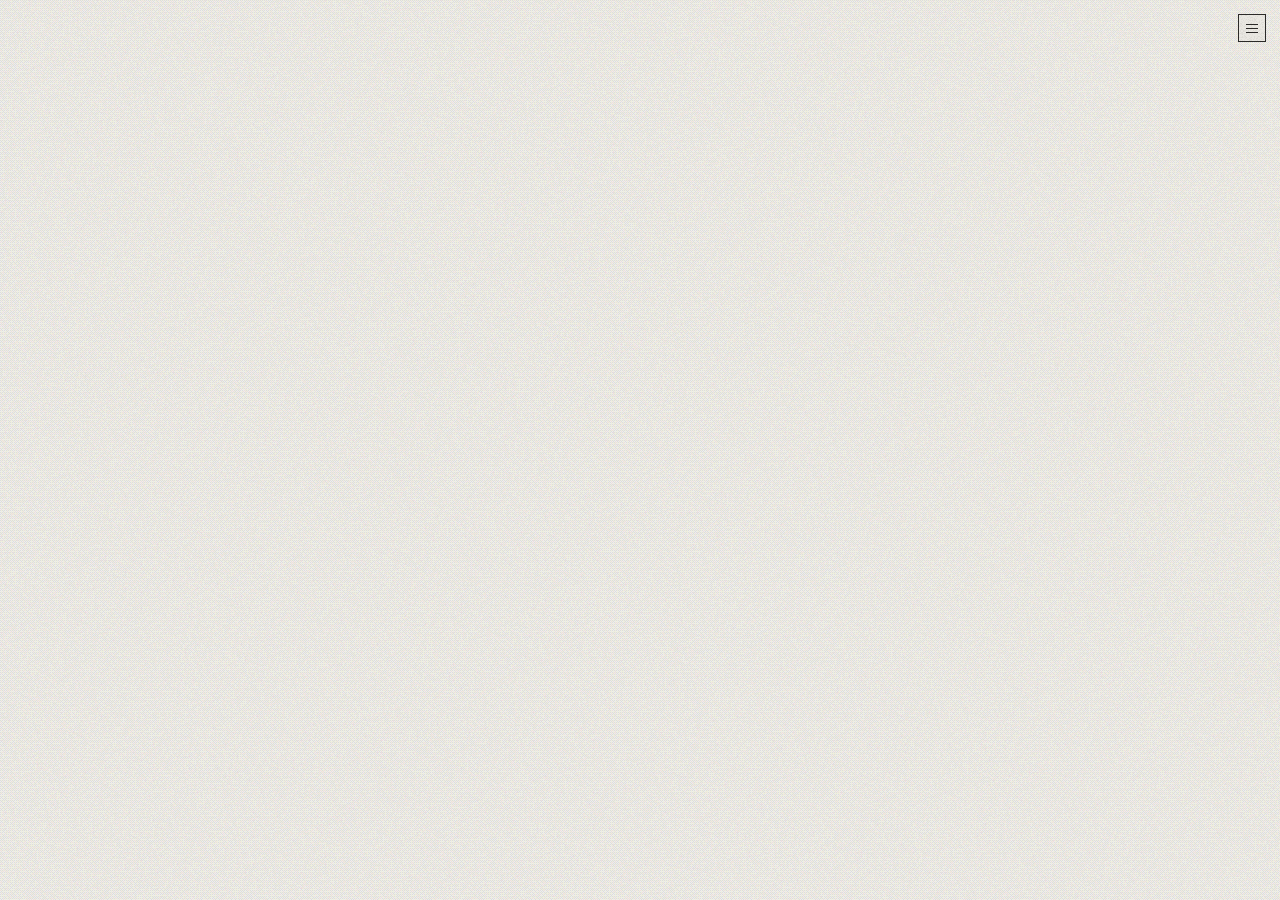
==== commit e1d56e3d: "Add files via upload" ====
--- a/index.html
+++ b/index.html
@@ -8,160 +8,7 @@
 <link rel="preconnect" href="https://fonts.googleapis.com">
 <link rel="preconnect" href="https://fonts.gstatic.com" crossorigin>
 <link href="https://fonts.googleapis.com/css2?family=JetBrains+Mono:wght@400;700&family=Newsreader:ital,wght@0,400;1,400&display=swap" rel="stylesheet">
-<style>
-/* Layout: the page is one canvas. The toolbar floats top right in segmented groups.
-   css and info share one dock on the right that pushes the grid over.
-   System: one mono face; 11px for controls, 12px for reading; 28px controls; 1px rules.
-   The serif is only for words people type onto the page. */
-:root {
-  --paper: #e9e7e1;
-  --ink: #2b2a28;
-  --mute: #8e8b84;
-  --line: #d3d0c8;
-  --warn: #a8432a;
-  --focus: #2a3fe6;
-  --mono: 'JetBrains Mono', ui-monospace, 'SF Mono', Menlo, monospace;
-  --ui: 11px;
-  --read: 12px;
-  --h: 28px;
-  --gap: 6px;
-  --pad: 14px;
-  --pw: 380px;
-  --edge: 14px;
-  color-scheme: light;
-}
-:root.dark { --paper: #1b1b1a; --ink: #d8d6d0; --mute: #6e6c68; --line: #323130; --warn: #e08a72; --focus: #8ea2ff; color-scheme: dark; }
-[hidden] { display: none !important; }
-html, body { height: 100%; overflow: hidden; }
-body {
-  margin: 0;
-  background: var(--paper);
-  color: var(--ink);
-  font: var(--ui)/1.4 var(--mono);
-  cursor: none;
-  touch-action: none;
-  user-select: none;
-  -webkit-user-select: none;
-}
-button { font: inherit; color: inherit; }
-
-/* the one control: a segmented group, drawn like e-paper UI.
-   crisp 1px ink frame, dotted (dithered) dividers, a stippled drop shadow,
-   inverted video for anything that is on, stipple on hover. */
-:root { --stip: radial-gradient(var(--ink) .55px, transparent .75px); --grain: none; }
-.seg {
-  position: relative; isolation: isolate;
-  display: inline-flex; flex-wrap: nowrap;
-  border: 1px solid var(--ink);
-  background: var(--paper) var(--grain);
-}
-.seg::after {
-  content: ''; position: absolute; z-index: -1; inset: 3px -4px -4px 3px;
-  background-image: var(--stip); background-size: 3px 3px; opacity: .45; pointer-events: none;
-}
-.seg > button {
-  height: var(--h); padding: 0 10px;
-  border: 0; background: var(--paper) var(--grain); color: var(--ink);
-  font: var(--ui)/1 var(--mono); letter-spacing: .03em;
-  white-space: nowrap; cursor: pointer;
-}
-.seg > button + button { border-left: 1px dotted var(--mute); }
-.seg > button:hover { background-image: var(--stip); background-size: 3px 3px; }
-.seg > button[aria-pressed="true"], .seg > button.primary { background: var(--ink); color: var(--paper); }
-.seg > button .key { display: inline-block; margin-left: .6ch; opacity: .5; }
-.x {
-  position: relative; flex: none; width: var(--h); height: var(--h);
-  border: 1px solid var(--ink); background: var(--paper) var(--grain); color: var(--ink);
-  font: 14px/1 var(--mono); cursor: pointer;
-}
-.x:hover { background-image: var(--stip); background-size: 3px 3px; }
-.seg > button:focus-visible, .x:focus-visible { outline: 1px dashed var(--ink); outline-offset: 2px; position: relative; z-index: 1; }
-
-/* one corner button: ☰ opens the controls; × closes whatever is open. it never moves. */
-#corner {
-  position: fixed; z-index: 30;
-  top: max(var(--edge), env(safe-area-inset-top, 0px)); right: max(var(--edge), env(safe-area-inset-right, 0px));
-}
-.burger { display: block; width: 12px; height: 9px; margin: auto; background: linear-gradient(var(--ink) 0 0) 0 0 / 100% 1px no-repeat, linear-gradient(var(--ink) 0 0) 0 4px / 100% 1px no-repeat, linear-gradient(var(--ink) 0 0) 0 8px / 100% 1px no-repeat; }
-#view {
-  position: fixed; z-index: 25;
-  top: calc(max(var(--edge), env(safe-area-inset-top, 0px)) + var(--h) + 10px); right: max(var(--edge), env(safe-area-inset-right, 0px));
-  width: 176px; isolation: isolate;
-  display: flex; flex-direction: column;
-  border: 1px solid var(--ink); background: var(--paper) var(--grain);
-  cursor: default;
-}
-#view::after {
-  content: ''; position: absolute; z-index: -1; inset: 3px -4px -4px 3px;
-  background-image: var(--stip); background-size: 3px 3px; opacity: .45; pointer-events: none;
-}
-#view .seg { display: flex; flex-direction: column; border: 0; background: none; }
-#view .seg::after { display: none; }
-#view .seg + .seg { border-top: 1px dotted var(--mute); }
-#view .seg > button { display: flex; align-items: center; justify-content: space-between; width: 100%; height: var(--h); padding: 0 12px; text-align: left; }
-#view .seg > button + button { border-left: 0; }
-#view .seg > button .key { margin-left: 12px; }
-
-#c { position: fixed; left: 0; top: 0; image-rendering: pixelated; image-rendering: crisp-edges; transition: transform .2s ease-out; }
-@media (prefers-reduced-motion: reduce) { #c { transition: none; } }
-#ring { position: fixed; left: 0; top: 0; border: 1.5px solid var(--ink); pointer-events: none; }
-#ring2 { position: fixed; left: 0; top: 0; border: 1px dashed var(--ink); pointer-events: none; }
-#ring.circle, #ring2.circle { border-radius: 50%; }
-#hold { position: fixed; left: 0; top: 0; border-radius: 50%; box-shadow: 0 0 0 1px var(--paper), 0 0 0 2px var(--ink); pointer-events: none; }
-#typer { position: fixed; left: -9999px; top: 0; width: 10px; height: 10px; opacity: 0; user-select: text; -webkit-user-select: text; }
-
-/* the dock: css and info */
-.dock {
-  position: fixed; z-index: 10; top: 0; right: 0; bottom: 0;
-  width: var(--pw); box-sizing: border-box;
-  display: flex; flex-direction: column;
-  padding-right: env(safe-area-inset-right, 0px);
-  padding-bottom: env(safe-area-inset-bottom, 0px);
-  background: var(--paper) var(--grain); border-left: 1px solid var(--ink);
-  cursor: auto; user-select: text; -webkit-user-select: text;
-}
-.dock header { display: flex; flex-direction: column; gap: 14px; padding: var(--edge) calc(var(--edge) + var(--h) + 12px) 16px var(--edge); border-bottom: 1px dotted var(--mute); }
-.dock .top { display: flex; align-items: center; justify-content: space-between; gap: var(--gap); min-height: var(--h); }
-.dock .top strong { font-weight: 700; letter-spacing: .03em; white-space: nowrap; overflow: hidden; text-overflow: ellipsis; }
-.dock header .seg { align-self: flex-start; max-width: 100%; flex-wrap: wrap; }
-.dock .foot { padding: 8px var(--edge); border-top: 1px dotted var(--mute); font-size: 10px; color: var(--mute); }
-.dock .foot.err { color: var(--warn); }
-
-#css {
-  flex: 1; resize: none; margin: 0; padding: var(--pad) var(--edge);
-  border: 0; outline: none;
-  font: var(--read)/1.65 var(--mono);
-  color: var(--ink); background: transparent;
-  tab-size: 2; white-space: pre-wrap;
-}
-#css[readonly] { font-size: var(--ui); color: var(--mute); }
-#css:focus-visible { box-shadow: inset 2px 0 0 var(--focus); }
-
-.index { display: flex; flex-wrap: wrap; gap: 2px 14px; }
-.index button { padding: 2px 0; border: 0; background: none; color: var(--mute); font: var(--ui)/1.6 var(--mono); cursor: pointer; white-space: nowrap; }
-.index button:hover { color: var(--ink); }
-.index button[aria-current="true"], .index button[aria-pressed="true"] { color: var(--ink); text-decoration: underline; text-underline-offset: 3px; }
-.index button.primary { color: var(--ink); font-weight: 700; }
-.index button:focus-visible { outline: 2px solid var(--focus); outline-offset: 2px; }
-#wbody { flex: 1; overflow: auto; overscroll-behavior: contain; padding: 0 var(--edge) var(--edge); font: var(--read)/1.7 var(--mono); }
-#wbody section { padding-top: 6px; }
-#wbody h2 { font: 700 var(--ui)/1.4 var(--mono); letter-spacing: .1em; text-transform: uppercase; margin: 18px 0 10px; }
-#wbody h3 { font: 700 var(--read)/1.4 var(--mono); margin: 20px 0 6px; }
-#wbody h3 span, #wbody .note { color: var(--mute); font-weight: 400; }
-#wbody p, #wbody ol { margin: 0 0 12px; }
-#wbody ol { padding-left: 20px; }
-#wbody .lede { font-size: 13px; line-height: 1.65; }
-#wbody code { font: inherit; }
-#wbody pre { margin: 8px 0 14px; padding: 10px 12px; overflow-x: auto; border: 1px dotted var(--mute); font: var(--ui)/1.6 var(--mono); }
-#wbody dl { display: grid; grid-template-columns: minmax(0, 9em) minmax(0, 1fr); gap: 6px 14px; margin: 0 0 12px; }
-#wbody dt { overflow-wrap: anywhere; }
-#wbody dt { font-weight: 700; }
-#wbody dd { margin: 0; min-width: 0; }
-#wbody dd code { color: var(--mute); font-size: var(--ui); }
-#wbody a { color: var(--ink); }
-#wbody .credit { margin: 28px 0 0; padding-top: 14px; border-top: 1px dotted var(--mute); }
-@media (max-width: 480px) { #wbody dl { grid-template-columns: 1fr; gap: 0; } #wbody dd { margin-bottom: 8px; } }
-</style>
+<link rel="stylesheet" href="style.css">
 </head>
 <body>
 
@@ -183,6 +30,7 @@
   <div class="seg" role="group" aria-label="Lens">
     <button type="button" data-v="solo" aria-pressed="false">solo<span class="key">s</span></button>
     <button type="button" data-v="freeze" aria-pressed="false">freeze<span class="key">f</span></button>
+    <div class="row">size<span class="pm"><button type="button" data-v="smaller" aria-label="Smaller lens">-</button><button type="button" data-v="bigger" aria-label="Bigger lens">+</button></span></div>
   </div>
   <div class="seg" role="group" aria-label="Page">
     <button type="button" data-v="write" aria-pressed="false">text<span class="key">t</span></button>
@@ -220,3081 +68,6 @@
   <div id="wbody"></div>
 </aside>
 
-<script>
-/* ================================================================
-   ENGINE. Self-contained: the export button ships this exact function.
-   createPipeline(W, H) -> { page, buf, frame(stack, x, y, opts), ... }
-   ================================================================ */
-function createPipeline(W, H) {
-  const N = W * H, TAU = Math.PI * 2, HIST = 256;
-  const page = new Uint8ClampedArray(N * 4).fill(255);
-  const img = new Uint8ClampedArray(N * 4), buf = new Uint8ClampedArray(N * 4);
-  const tmp = new Uint8ClampedArray(N * 4), pre = new Uint8ClampedArray(N * 4), mpre = new Uint8ClampedArray(N * 4);
-  const mark = new Uint8Array(N);
-  /* reach: where the lens has been lately. effects only show there unless --spill says otherwise */
-  const reach = new Uint8Array(N), buf32 = new Uint32Array(buf.buffer), spre32 = new Uint32Array(N);
-  let reachBox = null, spillMode = 'free';
-  let markBox = null, markAge = 0, t = 0, fr = 0;
-
-  const INK = [20, 16, 42], PAPER = [255, 255, 255], PINK = [243, 122, 154], COBALT = [42, 63, 230];
-  const VERM = [255, 74, 28], YELLOW = [255, 210, 63], GREEN = [0, 163, 122];
-  const INKS = [PINK, COBALT, VERM, YELLOW, GREEN];
-  /* theme: in dark mode ink is light and paper is dark; dk() measures lightness relative to the paper */
-  let DARK = false, inkL = 40, paperL = 230;
-  const INK0 = [43, 42, 40], PAPER0 = [233, 231, 225], INKD = [216, 214, 208], PAPERD = [27, 27, 26];
-  function setTheme(d) {
-    DARK = d;
-    const a = d ? INKD : INK0, b = d ? PAPERD : PAPER0;
-    for (let c = 0; c < 3; c++) { INK[c] = a[c]; PAPER[c] = b[c]; }
-    inkL = L(a[0], a[1], a[2]); paperL = L(b[0], b[1], b[2]);
-  }
-  /* dk(): 255 means paper, 0 means ink, in either theme */
-  const dk = l => { const v = (l - inkL) / (paperL - inkL) * 255; return v < 0 ? 0 : v > 255 ? 255 : v; };
-  const tint = w => [PAPER[0] + (INK[0] - PAPER[0]) * w, PAPER[1] + (INK[1] - PAPER[1]) * w, PAPER[2] + (INK[2] - PAPER[2]) * w];
-  const hexCache = {};
-  /* any CSS colour: hex, names, rgb(), hsl(). null when it can't be read */
-  let colorCtx = null;
-  const rgb = h => {
-    if (Array.isArray(h)) return h;
-    if (h in hexCache) return hexCache[h];
-    const raw = String(h).trim();
-    let s = raw.replace('#', '');
-    if (/^[0-9a-f]{3}$/i.test(s)) s = s.split('').map(c => c + c).join('');
-    if (/^[0-9a-f]{6}$/i.test(s)) { const n = parseInt(s, 16); return hexCache[h] = [n >> 16 & 255, n >> 8 & 255, n & 255]; }
-    if (typeof document !== 'undefined') {
-      colorCtx = colorCtx || document.createElement('canvas').getContext('2d');
-      colorCtx.fillStyle = '#010203'; colorCtx.fillStyle = raw;
-      const v = colorCtx.fillStyle;
-      if (v !== '#010203') {
-        const m = /^#([0-9a-f]{6})$/i.exec(v), r = /rgba?\((\d+),\s*(\d+),\s*(\d+)/.exec(v);
-        if (m) { const n = parseInt(m[1], 16); return hexCache[h] = [n >> 16 & 255, n >> 8 & 255, n & 255]; }
-        if (r) return hexCache[h] = [+r[1], +r[2], +r[3]];
-      }
-    }
-    return hexCache[h] = null;
-  };
-  const hash = (x, y) => { const s = Math.sin(x * 127.1 + y * 311.7) * 43758.5453; return s - Math.floor(s); };
-  const mod = (a, n) => ((a % n) + n) % n;
-  const clamp = (v, a, b) => v < a ? a : v > b ? b : v;
-  const L = (r, g, b) => (r * 3 + g * 6 + b) / 10;
-  const idx = (x, y) => (y * W + x) * 4;
-  const lum = i => L(buf[i], buf[i + 1], buf[i + 2]);
-  const lumP = i => L(page[i], page[i + 1], page[i + 2]);
-  const lumT = i => L(tmp[i], tmp[i + 1], tmp[i + 2]);
-  const sm = (x, y) => {
-    x = Math.round(x); y = Math.round(y);
-    x = x < 0 ? 0 : x >= W ? W - 1 : x; y = y < 0 ? 0 : y >= H ? H - 1 : y;
-    return (y * W + x) * 4;
-  };
-  const put = (i, j) => { buf[i] = tmp[j]; buf[i + 1] = tmp[j + 1]; buf[i + 2] = tmp[j + 2]; };
-  const setc = (i, c) => { buf[i] = c[0]; buf[i + 1] = c[1]; buf[i + 2] = c[2]; };
-  const mixc = (i, c, w) => { buf[i] += (c[0] - buf[i]) * w; buf[i + 1] += (c[1] - buf[i + 1]) * w; buf[i + 2] += (c[2] - buf[i + 2]) * w; };
-  const mixPut = (i, j, w) => { buf[i] += (tmp[j] - buf[i]) * w; buf[i + 1] += (tmp[j + 1] - buf[i + 1]) * w; buf[i + 2] += (tmp[j + 2] - buf[i + 2]) * w; };
-
-  /* pointer: position, velocity, history */
-  const P = {
-    x: W / 2, y: H / 2, dx: 0, dy: 0, vx: 0, vy: 0, speed: 0, hw: 20, hh: 20, circle: false,
-    hx: new Float32Array(HIST).fill(W / 2), hy: new Float32Array(HIST).fill(H / 2), hi: 0, held: [0, 0, 0],
-    move(nx, ny) {
-      this.dx = nx - this.x; this.dy = ny - this.y; this.x = nx; this.y = ny;
-      this.vx += (this.dx - this.vx) * .25; this.vy += (this.dy - this.vy) * .25;
-      this.speed = Math.hypot(this.vx, this.vy);
-      this.hi = (this.hi + 1) % HIST; this.hx[this.hi] = nx; this.hy[this.hi] = ny;
-    },
-    past(n) { return (this.hi - n + HIST * 2) % HIST; },
-  };
-  const rad = () => Math.min(P.hw, P.hh);
-  const lbox = () => [Math.max(0, Math.floor(P.x - P.hw)), Math.max(0, Math.floor(P.y - P.hh)),
-    Math.min(W, Math.ceil(P.x + P.hw) + 1), Math.min(H, Math.ceil(P.y + P.hh) + 1)];
-  const inL = (x, y) => {
-    const nx = (x - P.x) / P.hw, ny = (y - P.y) / P.hh;
-    return P.circle ? nx * nx + ny * ny <= 1 : nx >= -1 && nx <= 1 && ny >= -1 && ny <= 1;
-  };
-  function snapRows(y0, y1) {
-    y0 = Math.max(0, Math.floor(y0)); y1 = Math.min(H, Math.ceil(y1));
-    if (y1 > y0) tmp.set(buf.subarray(y0 * W * 4, y1 * W * 4), y0 * W * 4);
-  }
-  const snap = (m = 100) => snapRows(P.y - P.hh - m, P.y + P.hh + m);
-  function lens(fn) {
-    const [x0, y0, x1, y1] = lbox(), circ = P.circle;
-    for (let y = y0; y < y1; y++) {
-      const uy = y - P.y, ny = uy / P.hh;
-      for (let x = x0; x < x1; x++) {
-        const ux = x - P.x, nx = ux / P.hw;
-        const d = circ ? Math.sqrt(nx * nx + ny * ny) : Math.max(Math.abs(nx), Math.abs(ny));
-        if (d <= 1) fn((y * W + x) * 4, x, y, d, ux, uy);
-      }
-    }
-  }
-  const warp = fn => { snap(); lens((i, x, y, d, ux, uy) => put(i, fn(x, y, d, ux, uy))); };
-  function cells(s, fn) {
-    const [x0, y0, x1, y1] = lbox();
-    for (let gy = Math.floor(y0 / s); gy * s < y1; gy++) for (let gx = Math.floor(x0 / s); gx * s < x1; gx++) {
-      const bx = gx * s, by = gy * s;
-      if (!inL(bx + s / 2, by + s / 2)) continue;
-      const ax = Math.max(bx, 0), ay = Math.max(by, 0), ex = Math.min(bx + s, W), ey = Math.min(by + s, H);
-      if (ex > ax && ey > ay) fn(ax, ay, ex, ey, bx, by);
-    }
-  }
-
-  const AV = [0, 0, 0];
-  function avg(x0, y0, ex, ey) {
-    let r = 0, g = 0, b = 0, n = 0;
-    for (let y = y0; y < ey; y++) for (let x = x0; x < ex; x++) { const i = idx(x, y); r += buf[i]; g += buf[i + 1]; b += buf[i + 2]; n++; }
-    AV[0] = r / n; AV[1] = g / n; AV[2] = b / n;
-    return AV;
-  }
-  function fill(x0, y0, ex, ey, c) { for (let y = y0; y < ey; y++) for (let x = x0; x < ex; x++) setc(idx(x, y), c); }
-
-  /* marks: persistent effects bake into img; marks fade back to the page over ~4s */
-  function grow(x0, y0, x1, y1) {
-    markBox = markBox ? [Math.min(markBox[0], x0), Math.min(markBox[1], y0), Math.max(markBox[2], x1), Math.max(markBox[3], y1)] : [x0, y0, x1, y1];
-    markAge = 0;
-  }
-  function bakeRect(x0, y0, x1, y1) {
-    for (let y = y0; y < y1; y++) {
-      img.set(buf.subarray(idx(x0, y), idx(x1, y)), idx(x0, y));
-      mark.fill(255, y * W + x0, y * W + x1);
-    }
-    grow(x0, y0, x1, y1);
-  }
-  function stamp(i) {
-    if (spillMode !== 'free') { const k = i >> 2; if (spillMode === 'lens' ? !inL(k % W, (k / W) | 0) : !reach[k]) return; }
-    img[i] = buf[i]; img[i + 1] = buf[i + 1]; img[i + 2] = buf[i + 2];
-    const k = i >> 2, x = k % W, y = (k / W) | 0;
-    mark[k] = 255;
-    grow(x, y, x + 1, y + 1);
-  }
-  function composite(keep) {
-    buf.set(page);
-    if (!markBox) return;
-    if (keep) markAge = 0;
-    const fade = keep ? 0 : 1;
-    const [x0, y0, x1, y1] = markBox;
-    for (let y = y0; y < y1; y++) for (let k = y * W + x0, e = y * W + x1; k < e; k++) {
-      const m = mark[k];
-      if (!m) continue;
-      const i = k * 4, w = m / 255;
-      buf[i] = page[i] + (img[i] - page[i]) * w;
-      buf[i + 1] = page[i + 1] + (img[i + 1] - page[i + 1]) * w;
-      buf[i + 2] = page[i + 2] + (img[i + 2] - page[i + 2]) * w;
-      mark[k] = m - fade;
-    }
-    if (++markAge > 256) markBox = null;
-  }
-
-  /* cell grids for simulations */
-  const state = {};
-  const st = (key, make) => state[key] || (state[key] = make());
-  function makeGrid(G, fields) {
-    const g = { G, gw: Math.ceil(W / G), gh: Math.ceil(H / G), box: null };
-    for (const k in fields) g[k] = new fields[k](g.gw * g.gh);
-    return g;
-  }
-  function touch(g, m = 3) {
-    const b = [Math.max(0, Math.floor((P.x - P.hw) / g.G) - m), Math.max(0, Math.floor((P.y - P.hh) / g.G) - m),
-      Math.min(g.gw, Math.ceil((P.x + P.hw) / g.G) + m), Math.min(g.gh, Math.ceil((P.y + P.hh) / g.G) + m)];
-    g.box = g.box ? [Math.min(g.box[0], b[0]), Math.min(g.box[1], b[1]), Math.max(g.box[2], b[2]), Math.max(g.box[3], b[3])] : b;
-  }
-  function touchCell(g, x, y) {
-    const b = [Math.max(0, x - 2), Math.max(0, y - 2), Math.min(g.gw, x + 3), Math.min(g.gh, y + 3)];
-    g.box = g.box ? [Math.min(g.box[0], b[0]), Math.min(g.box[1], b[1]), Math.max(g.box[2], b[2]), Math.max(g.box[3], b[3])] : b;
-  }
-  function eachCell(g, fn, inner) {
-    if (!g.box) return;
-    const e = inner ? 1 : 0;
-    const [x0, y0, x1, y1] = g.box;
-    for (let y = Math.max(e, y0); y < Math.min(g.gh - e, y1); y++)
-      for (let x = Math.max(e, x0); x < Math.min(g.gw - e, x1); x++) fn(y * g.gw + x, x, y);
-  }
-  function lensCells(g, fn) {
-    const [x0, y0, x1, y1] = lbox(), G = g.G;
-    for (let y = Math.floor(y0 / G); y * G < y1 && y < g.gh; y++) for (let x = Math.floor(x0 / G); x * G < x1 && x < g.gw; x++)
-      if (inL(x * G + G / 2, y * G + G / 2)) fn(y * g.gw + x, x, y);
-  }
-  function copyBack(g, from, to) {
-    if (!g.box) return;
-    const [x0, y0, x1, y1] = g.box;
-    for (let y = y0; y < y1; y++) to.set(from.subarray(y * g.gw + x0, y * g.gw + x1), y * g.gw + x0);
-  }
-  function paintCell(g, x, y, c, w) {
-    const G = g.G, x0 = x * G, y0 = y * G, x1 = Math.min(W, x0 + G), y1 = Math.min(H, y0 + G);
-    for (let py = y0; py < y1; py++) for (let px = x0; px < x1; px++) {
-      const i = idx(px, py);
-      if (w >= 1) setc(i, c); else mixc(i, c, w);
-    }
-  }
-  const inkAt = (g, x, y) => dk(lumP(sm(x * g.G + g.G / 2, y * g.G + g.G / 2))) < 200;
-  const cellSize = v => clamp(Math.round(v) || 3, 1, 16);
-
-  /* ---------------- effects ---------------- */
-  const E = [];
-  const fx = (name, persist, params, desc, run) => E.push({ name, persist, params, desc, run });
-
-  /* brushes: they move the page and leave marks */
-  fx('smear', true, { strength: .92 }, 'Drags the page along with your motion.', p => {
-    if (P.dx * P.dx + P.dy * P.dy < .25) return;
-    snap();
-    lens((i, x, y, d) => mixPut(i, sm(x - P.dx, y - P.dy), p.strength * (1 - d * d)));
-  });
-  fx('push', true, { force: 1 }, 'The page flows outward from the cursor.', p => {
-    snap();
-    lens((i, x, y, d, ux, uy) => { const k = 1 - .05 * p.force * (1 - d); put(i, sm(P.x + ux * k, P.y + uy * k)); });
-  });
-  fx('pull', true, { force: 1 }, 'The page drains into the cursor.', p => {
-    snap();
-    lens((i, x, y, d, ux, uy) => { const k = 1 + .05 * p.force * (1 - d); put(i, sm(P.x + ux * k, P.y + uy * k)); });
-  });
-  fx('vortex', true, { spin: .08 }, 'A whirlpool that keeps winding the page tighter.', p => {
-    snap();
-    const R0 = rad();
-    lens((i, x, y, d, ux, uy) => {
-      const r = Math.hypot(ux, uy) / R0;
-      if (r > 1) return;
-      const a = p.spin * (1 - r) ** 2, c = Math.cos(a), s = Math.sin(a);
-      put(i, sm(P.x + ux * c - uy * s, P.y + ux * s + uy * c));
-    });
-  });
-  fx('melt', true, { rate: 3 }, 'Columns drip downward at different speeds.', p => {
-    snap();
-    lens((i, x, y, d) => put(i, sm(x, y - (1 + hash(x, 0) * p.rate) * (1 - d))));
-  });
-  fx('diffuse', true, { spread: 2 }, 'Pixels jitter apart like sand in water.', p => {
-    snap();
-    const s = p.spread * 2;
-    lens((i, x, y) => put(i, sm(x + (Math.random() - .5) * s, y + (Math.random() - .5) * s)));
-  });
-  const vn = (x, y) => {
-    const xi = Math.floor(x), yi = Math.floor(y), xf = x - xi, yf = y - yi;
-    const u = xf * xf * (3 - 2 * xf), v = yf * yf * (3 - 2 * yf);
-    const a = hash(xi, yi), b = hash(xi + 1, yi), c = hash(xi, yi + 1), d = hash(xi + 1, yi + 1);
-    return a + (b - a) * u + (c - a) * v + (a - b - c + d) * u * v;
-  };
-  fx('flow', true, { scale: .015, speed: 1.5 }, 'Advects the page along a curl-noise field, like marbled paper.', p => {
-    snap();
-    const s = p.scale, z = t * .05, k = p.speed / (2 * s);
-    const n = (x, y) => vn(x * s + z, y * s - z);
-    lens((i, x, y) => put(i, sm(x - (n(x, y + 1) - n(x, y - 1)) * k, y + (n(x + 1, y) - n(x - 1, y)) * k)));
-  });
-  fx('voter', true, { rate: .35 }, 'Voter model: every pixel copies a random neighbor, so regions coarsen into blobs.', p => {
-    snap();
-    lens((i, x, y) => { if (Math.random() < p.rate) put(i, sm(x + (Math.random() * 3 | 0) - 1, y + (Math.random() * 3 | 0) - 1)); });
-  });
-  fx('sand', true, { passes: 2 }, 'Falling sand. Ink becomes grains that pour and pile up at the bottom of the lens.', p => {
-    const [x0, y0, x1, y1] = lbox();
-    const empty = i => dk(lum(i)) > 236;
-    const swap = (a, b) => { for (let c = 0; c < 3; c++) { const v = buf[a + c]; buf[a + c] = buf[b + c]; buf[b + c] = v; } };
-    for (let pass = 0; pass < clamp(Math.round(p.passes), 1, 6); pass++) {
-      for (let y = y1 - 2; y >= y0; y--) {
-        const flip = (fr + y + pass) & 1;
-        for (let k = 0; k < x1 - x0; k++) {
-          const x = flip ? x0 + k : x1 - 1 - k, i = idx(x, y);
-          if (empty(i) || !inL(x, y)) continue;
-          const b = idx(x, y + 1);
-          if (inL(x, y + 1) && empty(b)) { swap(i, b); continue; }
-          const s = Math.random() < .5 ? -1 : 1;
-          for (const dx of [s, -s]) {
-            const nx = x + dx;
-            if (nx >= 0 && nx < W && inL(nx, y + 1) && empty(idx(nx, y + 1))) { swap(i, idx(nx, y + 1)); break; }
-          }
-        }
-      }
-    }
-  });
-
-  /* simulations: they read the page's ink and run on their own */
-  fx('automata', false, { rule: 'B3/S23', seed: 2, cell: 3 }, "Conway's Game of Life seeded from the page's ink. Try --rule: B36/S23.", p => {
-    const G = cellSize(p.cell);
-    const g = st('life' + G, () => makeGrid(G, { a: Uint8Array, b: Uint8Array, heat: Float32Array }));
-    const m = /B(\d*)\/S(\d*)/i.exec(String(p.rule)) || [0, '3', '23'];
-    touch(g);
-    const n = Math.round(1 + P.speed * p.seed) * 6;
-    for (let s = 0; s < n; s++) {
-      const x = P.x + (Math.random() * 2 - 1) * P.hw, y = P.y + (Math.random() * 2 - 1) * P.hh;
-      if (!inL(x, y)) continue;
-      const cx = Math.floor(x / G), cy = Math.floor(y / G);
-      if (cx < 0 || cy < 0 || cx >= g.gw || cy >= g.gh) continue;
-      if (inkAt(g, cx, cy) || Math.random() < .2) { const k = cy * g.gw + cx; g.a[k] = 1; g.heat[k] = 255; }
-    }
-    if (fr % 2 === 0) {
-      const gw = g.gw;
-      eachCell(g, k => {
-        const a = g.a, c = a[k - gw - 1] + a[k - gw] + a[k - gw + 1] + a[k - 1] + a[k + 1] + a[k + gw - 1] + a[k + gw] + a[k + gw + 1];
-        const alive = (a[k] ? m[2] : m[1]).includes(c);
-        g.b[k] = alive ? 1 : 0;
-        g.heat[k] = alive ? 255 : g.heat[k] > 12 ? g.heat[k] * .78 : 0;
-      }, true);
-      copyBack(g, g.b, g.a);
-    }
-    eachCell(g, (k, x, y) => {
-      const h = g.heat[k];
-      if (!h) return;
-      const w = h / 255, G2 = g.G;
-      for (let py = y * G2; py < Math.min(H, y * G2 + G2); py++) for (let px = x * G2; px < Math.min(W, x * G2 + G2); px++) {
-        const i = idx(px, py);
-        buf[i] += (255 - 2 * buf[i]) * w; buf[i + 1] += (255 - 2 * buf[i + 1]) * w; buf[i + 2] += (255 - 2 * buf[i + 2]) * w;
-      }
-    });
-  });
-  fx('brain', false, { seed: .4, cell: 3 }, "Brian's Brain: ink fires, burns out, and throws off gliders.", p => {
-    const dying = tint(.35);
-    const G = cellSize(p.cell);
-    const g = st('brain' + G, () => makeGrid(G, { a: Uint8Array, b: Uint8Array }));
-    touch(g);
-    lensCells(g, (k, x, y) => { if (!g.a[k] && inkAt(g, x, y) && Math.random() < p.seed) g.a[k] = 1; });
-    if (fr % 2 === 0) {
-      const gw = g.gw;
-      eachCell(g, k => {
-        const a = g.a, s = a[k];
-        if (s === 1) { g.b[k] = 2; return; }
-        if (s === 2) { g.b[k] = 0; return; }
-        const c = (a[k - gw - 1] === 1) + (a[k - gw] === 1) + (a[k - gw + 1] === 1) + (a[k - 1] === 1) + (a[k + 1] === 1)
-          + (a[k + gw - 1] === 1) + (a[k + gw] === 1) + (a[k + gw + 1] === 1);
-        g.b[k] = c === 2 ? 1 : 0;
-      }, true);
-      copyBack(g, g.b, g.a);
-    }
-    eachCell(g, (k, x, y) => { const s = g.a[k]; if (s) paintCell(g, x, y, s === 1 ? INK : dying, 1); });
-  });
-  fx('cyclic', false, { states: 14, threshold: 1, cell: 3 }, 'Cyclic automaton: each color eats the next until spirals form.', p => {
-    const G = cellSize(p.cell), n = clamp(Math.round(p.states), 3, 24);
-    const g = st('cyc' + G, () => { const g = makeGrid(G, { a: Int8Array, b: Int8Array }); g.a.fill(-1); g.b.fill(-1); return g; });
-    g.ramp = []; for (let k = 0; k < n; k++) g.ramp.push(tint(k / (n - 1)));
-    touch(g);
-    lensCells(g, (k, x, y) => {
-      if (g.a[k] < 0) g.a[k] = inkAt(g, x, y) ? 0 : Math.random() * n | 0;
-    });
-    const gw = g.gw, th = Math.max(1, p.threshold);
-    eachCell(g, k => {
-      const a = g.a, s = a[k];
-      if (s < 0) { g.b[k] = -1; return; }
-      const nx = s + 1 >= n ? 0 : s + 1;
-      const c = (a[k - gw - 1] === nx) + (a[k - gw] === nx) + (a[k - gw + 1] === nx) + (a[k - 1] === nx) + (a[k + 1] === nx)
-        + (a[k + gw - 1] === nx) + (a[k + gw] === nx) + (a[k + gw + 1] === nx);
-      g.b[k] = c >= th ? nx : s >= n ? 0 : s;
-    }, true);
-    copyBack(g, g.b, g.a);
-    eachCell(g, (k, x, y) => { const s = g.a[k]; if (s >= 0) paintCell(g, x, y, g.ramp[s % n], 1); });
-  });
-  fx('cascade', false, { rule: 90 }, 'Elementary automaton: each row under the cursor is computed from the row above it. Try rule 30 or 110.', p => {
-    const rule = clamp(Math.round(p.rule), 0, 255);
-    const [x0, y0, x1, y1] = lbox();
-    for (let y = Math.max(y0, Math.floor(P.y) + 1, 1); y < y1; y++) for (let x = x0; x < x1; x++) {
-      if (!inL(x, y)) continue;
-      const l = dk(lum(sm(x - 1, y - 1))) < 128 ? 4 : 0, c = dk(lum(sm(x, y - 1))) < 128 ? 2 : 0, r = dk(lum(sm(x + 1, y - 1))) < 128 ? 1 : 0;
-      setc(idx(x, y), (rule >> (l | c | r)) & 1 ? INK : PAPER);
-    }
-  });
-  const DX = [1, 0, -1, 0], DY = [0, 1, 0, -1];
-  fx('ants', false, { count: 8, steps: 120, cell: 3 }, "Langton's ants walk the page flipping cells. Ink turns them one way, paper the other.", p => {
-    const G = cellSize(p.cell);
-    const g = st('ants' + G, () => { const g = makeGrid(G, { flip: Uint8Array }); g.ants = []; return g; });
-    const want = clamp(Math.round(p.count), 1, 60);
-    while (g.ants.length < want) g.ants.push({ x: Math.floor(P.x / G), y: Math.floor(P.y / G), d: Math.random() * 4 | 0, life: 8000 });
-    const steps = clamp(Math.round(p.steps), 1, 400);
-    for (const a of g.ants) for (let s = 0; s < steps; s++) {
-      if (a.x < 0 || a.y < 0 || a.x >= g.gw || a.y >= g.gh) { a.life = 0; break; }
-      const k = a.y * g.gw + a.x, on = inkAt(g, a.x, a.y) !== !!g.flip[k];
-      a.d = (a.d + (on ? 3 : 1)) % 4;
-      g.flip[k] ^= 1;
-      touchCell(g, a.x, a.y);
-      a.x += DX[a.d]; a.y += DY[a.d];
-      if (--a.life <= 0) break;
-    }
-    g.ants = g.ants.filter(a => a.life > 0);
-    eachCell(g, (k, x, y) => {
-      if (!g.flip[k]) return;
-      for (let py = y * G; py < Math.min(H, y * G + G); py++) for (let px = x * G; px < Math.min(W, x * G + G); px++) {
-        const i = idx(px, py); buf[i] = 255 - buf[i]; buf[i + 1] = 255 - buf[i + 1]; buf[i + 2] = 255 - buf[i + 2];
-      }
-    });
-  });
-  fx('sandpile', false, { drop: 40, cell: 3 }, 'Abelian sandpile: grains pile up at the cursor and topple into fractals. Ink swallows grains.', p => {
-    const G = cellSize(p.cell);
-    const g = st('pile' + G, () => makeGrid(G, { a: Int32Array }));
-    const cx = Math.floor(P.x / G), cy = Math.floor(P.y / G), gw = g.gw;
-    if (cx >= 1 && cy >= 1 && cx < gw - 1 && cy < g.gh - 1) { g.a[cy * gw + cx] += Math.max(1, Math.round(p.drop)); touchCell(g, cx, cy); }
-    for (let sweep = 0; sweep < 12; sweep++) {
-      eachCell(g, (k, x, y) => {
-        const v = g.a[k];
-        if (v < 4) return;
-        const q = v >> 2;
-        g.a[k] = v - q * 4;
-        for (let d = 0; d < 4; d++) {
-          const nx = x + DX[d], ny = y + DY[d];
-          if (nx < 1 || ny < 1 || nx >= gw - 1 || ny >= g.gh - 1 || inkAt(g, nx, ny)) continue;
-          g.a[ny * gw + nx] += q;
-          touchCell(g, nx, ny);
-        }
-      }, true);
-    }
-    const C = [null, tint(.3), tint(.6), INK];
-    eachCell(g, (k, x, y) => { const v = g.a[k]; if (v) paintCell(g, x, y, C[Math.min(3, v)], 1); });
-  });
-  fx('physarum', false, { agents: 1500, sense: 9, turn: .45, decay: .92 }, 'Slime-mould agents follow each other’s trails and the page’s ink, wiring it into networks.', p => {
-    const G = 2;
-    const g = st('phy', () => { const g = makeGrid(G, { tr: Float32Array, t2: Float32Array }); g.ag = []; return g; });
-    const n = clamp(Math.round(p.agents), 50, 6000), gw = g.gw, gh = g.gh;
-    for (let k = 0; k < 60 && g.ag.length < n; k++) {
-      const x = P.x + (Math.random() * 2 - 1) * P.hw, y = P.y + (Math.random() * 2 - 1) * P.hh;
-      if (inL(x, y) && x >= 0 && y >= 0 && x < W && y < H) g.ag.push({ x, y, a: Math.random() * TAU });
-    }
-    if (g.ag.length > n) g.ag.length = n;
-    touch(g, 6);
-    const sense = (x, y) => {
-      const cx = x / G | 0, cy = y / G | 0;
-      if (cx < 0 || cy < 0 || cx >= gw || cy >= gh) return -1;
-      return g.tr[cy * gw + cx] + (dk(lumP(sm(x, y))) < 200 ? 2 : 0);
-    };
-    const sd = p.sense, sa = .6;
-    for (const a of g.ag) {
-      const f = sense(a.x + Math.cos(a.a) * sd, a.y + Math.sin(a.a) * sd);
-      const l = sense(a.x + Math.cos(a.a - sa) * sd, a.y + Math.sin(a.a - sa) * sd);
-      const r = sense(a.x + Math.cos(a.a + sa) * sd, a.y + Math.sin(a.a + sa) * sd);
-      if (f < l || f < r) a.a += l > r ? -p.turn : r > l ? p.turn : (Math.random() - .5) * 2 * p.turn;
-      a.x += Math.cos(a.a); a.y += Math.sin(a.a);
-      if (a.x < 0 || a.y < 0 || a.x >= W || a.y >= H) { a.a += Math.PI; a.x = clamp(a.x, 0, W - 1); a.y = clamp(a.y, 0, H - 1); }
-      const cx = a.x / G | 0, cy = a.y / G | 0, k = cy * gw + cx;
-      g.tr[k] = Math.min(4, g.tr[k] + 1);
-      touchCell(g, cx, cy);
-    }
-    eachCell(g, k => { g.t2[k] = (g.tr[k] * 4 + g.tr[k - 1] + g.tr[k + 1] + g.tr[k - gw] + g.tr[k + gw]) / 8 * p.decay; }, true);
-    copyBack(g, g.t2, g.tr);
-    eachCell(g, (k, x, y) => { const v = g.tr[k]; if (v > .05) paintCell(g, x, y, INK, Math.min(1, v * .6)); });
-  });
-  fx('coral', false, { walkers: 400, steps: 60 }, 'Diffusion-limited aggregation: random walkers stick to ink and grow coral off the page.', p => {
-    const s = st('coral', () => ({ w: [] }));
-    const spawn = () => ({ x: Math.round(P.x + (Math.random() * 2 - 1) * P.hw), y: Math.round(P.y + (Math.random() * 2 - 1) * P.hh) });
-    const n = clamp(Math.round(p.walkers), 1, 1000);
-    while (s.w.length < n) s.w.push(spawn());
-    s.w.length = n;
-    for (let w = 0; w < n; w++) {
-      const a = s.w[w];
-      for (let k = 0; k < p.steps; k++) {
-        const d = Math.random() * 4 | 0;
-        a.x += DX[d]; a.y += DY[d];
-        if (!inL(a.x, a.y) || a.x < 1 || a.y < 1 || a.x >= W - 1 || a.y >= H - 1) { s.w[w] = spawn(); break; }
-        const i = idx(a.x, a.y);
-        if (dk(lum(i)) < 200) { s.w[w] = spawn(); break; }
-        let hit = -1;
-        for (let q = 0; q < 4; q++) { const j = idx(a.x + DX[q], a.y + DY[q]); if (dk(lum(j)) < 200) { hit = j; break; } }
-        if (hit >= 0) { buf[i] = buf[hit]; buf[i + 1] = buf[hit + 1]; buf[i + 2] = buf[hit + 2]; stamp(i); s.w[w] = spawn(); break; }
-      }
-    }
-  });
-  fx('water', false, { damp: .985, refract: 6, cell: 2 }, 'A wave equation under the page. Moving stirs it and the page refracts through the ripples.', p => {
-    const G = cellSize(p.cell);
-    const g = st('water' + G, () => makeGrid(G, { a: Float32Array, b: Float32Array }));
-    const gw = g.gw;
-    if (P.speed > .2) {
-      const cx = Math.floor(P.x / G), cy = Math.floor(P.y / G);
-      for (let y = cy - 2; y <= cy + 2; y++) for (let x = cx - 2; x <= cx + 2; x++)
-        if (x > 0 && y > 0 && x < gw - 1 && y < g.gh - 1) g.a[y * gw + x] -= Math.min(P.speed, 10) * 2;
-      touch(g, 4);
-    }
-    if (!g.box) return;
-    let peak = 0;
-    eachCell(g, k => {
-      const v = (g.a[k - 1] + g.a[k + 1] + g.a[k - gw] + g.a[k + gw]) / 2 - g.b[k];
-      g.b[k] = v * p.damp;
-      if (Math.abs(v) > peak) peak = Math.abs(v);
-    }, true);
-    [g.a, g.b] = [g.b, g.a];
-    const [bx0, by0, bx1, by1] = g.box;
-    snapRows(by0 * G - 20, by1 * G + 20);
-    for (let y = Math.max(1, by0) * G; y < Math.min(g.gh - 1, by1) * G && y < H; y++) for (let x = Math.max(1, bx0) * G; x < Math.min(gw - 1, bx1) * G && x < W; x++) {
-      const k = Math.floor(y / G) * gw + Math.floor(x / G);
-      const dx = g.a[k + 1] - g.a[k - 1], dy = g.a[k + gw] - g.a[k - gw];
-      if (dx * dx + dy * dy < .002) continue;
-      const i = idx(x, y);
-      put(i, sm(x + dx * p.refract, y + dy * p.refract));
-      const sh = clamp(dx * 18, -40, 40);
-      buf[i] += sh; buf[i + 1] += sh; buf[i + 2] += sh;
-    }
-    if (peak < .02) { g.a.fill(0); g.b.fill(0); g.box = null; }
-  });
-  fx('flock', false, { birds: 120, carry: 2 }, 'A murmuration that follows you and drags the page’s pixels along its flight paths.', p => {
-    const s = st('flock', () => ({ b: [] }));
-    const n = clamp(Math.round(p.birds), 5, 600), c = clamp(Math.round(p.carry), 1, 8);
-    while (s.b.length < n) s.b.push({ x: P.x + (Math.random() - .5) * P.hw * 2, y: P.y + (Math.random() - .5) * P.hh * 2, vx: Math.random() - .5, vy: Math.random() - .5 });
-    s.b.length = n;
-    for (const b of s.b) {
-      let cx = 0, cy = 0, ax = 0, ay = 0, sx = 0, sy = 0, m = 0;
-      for (const o of s.b) {
-        if (o === b) continue;
-        const dx = o.x - b.x, dy = o.y - b.y, d2 = dx * dx + dy * dy;
-        if (d2 > 900) continue;
-        m++; cx += o.x; cy += o.y; ax += o.vx; ay += o.vy;
-        if (d2 < 36) { sx -= dx; sy -= dy; }
-      }
-      if (m) {
-        b.vx += (cx / m - b.x) * .005 + (ax / m - b.vx) * .05 + sx * .03;
-        b.vy += (cy / m - b.y) * .005 + (ay / m - b.vy) * .05 + sy * .03;
-      }
-      b.vx += (P.x - b.x) * .0015; b.vy += (P.y - b.y) * .0015;
-      const sp = Math.hypot(b.vx, b.vy);
-      if (sp > 3) { b.vx *= 3 / sp; b.vy *= 3 / sp; } else if (sp < 1) { b.vx *= 1.2; b.vy *= 1.2; }
-      const ox = b.x, oy = b.y;
-      b.x = clamp(b.x + b.vx, 0, W - 1); b.y = clamp(b.y + b.vy, 0, H - 1);
-      for (let dy = -c; dy <= c; dy++) for (let dx = -c; dx <= c; dx++) {
-        const j = sm(ox + dx, oy + dy), i = sm(b.x + dx, b.y + dy);
-        buf[i] = buf[j]; buf[i + 1] = buf[j + 1]; buf[i + 2] = buf[j + 2];
-        stamp(i);
-      }
-    }
-  });
-
-  /* geometry: they rearrange the page under the lens */
-  fx('mirror', false, { axis: 'horizontal' }, 'Reflects one half of the lens onto the other. --axis: horizontal, vertical or both.', p => {
-    const ax = String(p.axis);
-    warp((x, y, d, ux, uy) => sm(ax === 'vertical' ? x : P.x - Math.abs(ux), ax === 'horizontal' ? y : P.y - Math.abs(uy)));
-  });
-  fx('kaleido', false, { folds: 6, spin: .3 }, 'A turning kaleidoscope.', p => {
-    const seg = TAU / clamp(Math.round(p.folds), 2, 32);
-    warp((x, y, d, ux, uy) => {
-      const r = Math.hypot(ux, uy);
-      let a = mod(Math.atan2(uy, ux) + t * p.spin, seg);
-      if (a > seg / 2) a = seg - a;
-      return sm(P.x + Math.cos(a) * r, P.y + Math.sin(a) * r);
-    });
-  });
-  fx('fold', false, { folds: 4, spin: .15 }, 'Folds the page along turning creases, like paper.', p => {
-    const n = clamp(Math.round(p.folds), 1, 12), cx = [], cy = [];
-    for (let k = 0; k < n; k++) { const a = t * p.spin + k * 2.39996; cx.push(Math.cos(a)); cy.push(Math.sin(a)); }
-    warp((x, y, d, ux, uy) => {
-      let a = ux, b = uy;
-      for (let k = 0; k < n; k++) { const dd = a * cx[k] + b * cy[k]; if (dd < 0) { a -= 2 * dd * cx[k]; b -= 2 * dd * cy[k]; } }
-      return sm(P.x + a, P.y + b);
-    });
-  });
-  fx('droste', false, { ratio: .45, speed: .25 }, 'The lens contains itself forever, zooming inward.', p => {
-    const R0 = rad(), lr = Math.log(clamp(p.ratio, .1, .9));
-    warp((x, y, d, ux, uy) => {
-      const r = Math.hypot(ux, uy);
-      if (r < .5) return sm(P.x, P.y);
-      const rr = R0 * Math.exp(lr * mod(Math.log(r / R0) / lr + t * p.speed, 1));
-      return sm(P.x + ux / r * rr, P.y + uy / r * rr);
-    });
-  });
-  fx('inversion', false, { power: 1 }, 'Circle inversion: everything outside the lens folds inside it.', p => {
-    const R0 = rad();
-    warp((x, y, d, ux, uy) => { const k = Math.pow(R0 * R0 / (ux * ux + uy * uy || 1), p.power); return sm(P.x + ux * k, P.y + uy * k); });
-  });
-  const hilCache = {};
-  const hil = n => {
-    if (hilCache[n]) return hilCache[n];
-    const xs = new Uint16Array(n * n), ys = new Uint16Array(n * n);
-    for (let d = 0; d < n * n; d++) {
-      let x = 0, y = 0, q = d;
-      for (let s = 1; s < n; s *= 2) {
-        const rx = 1 & (q / 2), ry = 1 & (q ^ rx);
-        if (ry === 0) { if (rx === 1) { x = s - 1 - x; y = s - 1 - y; } const tt = x; x = y; y = tt; }
-        x += s * rx; y += s * ry; q = Math.floor(q / 4);
-      }
-      xs[d] = x; ys[d] = y;
-    }
-    return hilCache[n] = { xs, ys };
-  };
-  fx('hilbert', true, { shift: 3 }, 'Pixels crawl along a Hilbert space-filling curve. Speed makes them crawl faster.', p => {
-    let n = 8;
-    while (n * 2 <= 2 * rad() && n < 256) n *= 2;
-    const { xs, ys } = hil(n), x0 = Math.round(P.x - n / 2), y0 = Math.round(P.y - n / 2), nn = n * n;
-    const k = mod(Math.round(p.shift + P.speed * 2), nn);
-    snapRows(y0 - 1, y0 + n + 1);
-    for (let d = 0; d < nn; d++) {
-      const s = (d - k + nn) % nn;
-      put(sm(x0 + xs[d], y0 + ys[d]), sm(x0 + xs[s], y0 + ys[s]));
-    }
-  });
-  fx('brick', false, { size: 7, ratio: .8 }, 'Offset-row pixelation, like a brick wall.', p => {
-    const s = Math.max(3, p.size), h = s * p.ratio;
-    warp((x, y) => {
-      const row = Math.floor(y / h), off = (row & 1) * s / 2;
-      return sm(Math.floor((x - off) / s) * s + off + s / 2, row * h + h / 2);
-    });
-  });
-  fx('quadtree', false, { detail: 18, min: 3 }, 'Splits the lens into quarters wherever it is busy and flattens it wherever it is calm.', p => {
-    const [bx0, by0, bx1, by1] = lbox(), mn = Math.max(1, p.min);
-    const rec = (ax, ay, bx, by) => {
-      const w = bx - ax, h = by - ay;
-      if (w < 1 || h < 1) return;
-      let s = 0, s2 = 0, r = 0, g = 0, b = 0, n = 0;
-      for (let y = ay; y < by; y++) for (let x = ax; x < bx; x++) {
-        const i = idx(x, y), l = lum(i); s += l; s2 += l * l; r += buf[i]; g += buf[i + 1]; b += buf[i + 2]; n++;
-      }
-      const mean = s / n, sd = Math.sqrt(Math.max(0, s2 / n - mean * mean));
-      if (sd > p.detail && w > mn * 2 && h > mn * 2) {
-        const mx = (ax + bx) >> 1, my = (ay + by) >> 1;
-        rec(ax, ay, mx, my); rec(mx, ay, bx, my); rec(ax, my, mx, by); rec(mx, my, bx, by);
-        return;
-      }
-      const c = [r / n, g / n, b / n], e = [c[0] * .55, c[1] * .55, c[2] * .55];
-      for (let y = ay; y < by; y++) for (let x = ax; x < bx; x++) if (inL(x, y)) setc(idx(x, y), x === ax || y === ay ? e : c);
-    };
-    rec(bx0, by0, bx1, by1);
-  });
-  fx('tectonic', true, { size: 48, drift: .6 }, 'The page cracks into Voronoi plates that each slide their own way.', p => {
-    snap();
-    const s = Math.max(8, p.size);
-    lens((i, x, y) => {
-      const gx = Math.floor(x / s), gy = Math.floor(y / s);
-      let bd = 1e9, px = 0, py = 0;
-      for (let oy = -1; oy <= 1; oy++) for (let ox = -1; ox <= 1; ox++) {
-        const cx = gx + ox, cy = gy + oy, sx = (cx + hash(cx, cy)) * s, sy = (cy + hash(cy + 17, cx)) * s, d = (sx - x) ** 2 + (sy - y) ** 2;
-        if (d < bd) { bd = d; px = cx; py = cy; }
-      }
-      const a = hash(px * 3.1, py * 7.7) * TAU;
-      put(i, sm(x - Math.cos(a) * p.drift, y - Math.sin(a) * p.drift));
-    });
-  });
-  fx('mosh', true, { block: 12, hold: .6 }, 'Datamosh: blocks follow your motion vectors and some never refresh.', p => {
-    if (P.speed < .3) return;
-    snap();
-    const b = clamp(Math.round(p.block), 4, 48), mvx = P.vx * 3, mvy = P.vy * 3;
-    cells(b, (x0, y0, ex, ey) => {
-      if (Math.random() < p.hold) return;
-      for (let y = y0; y < ey; y++) for (let x = x0; x < ex; x++) put(idx(x, y), sm(x - mvx, y - mvy));
-    });
-  });
-
-  /* signal: they measure the page and redraw it */
-  fx('feedback', true, { zoom: .93, turn: .05 }, 'Recursive zoom that leaves a tunnel behind.', p => {
-    snap();
-    const c = Math.cos(p.turn), s = Math.sin(p.turn);
-    lens((i, x, y, d, ux, uy) => mixPut(i, sm(P.x + (ux * c - uy * s) * p.zoom, P.y + (ux * s + uy * c) * p.zoom), .85 * (1 - d ** 4)));
-  });
-  fx('halo', false, { spacing: 5, rings: 5 }, 'A distance field around every piece of ink, drawn as contour rings.', p => {
-    const [x0, y0, x1, y1] = lbox(), w = x1 - x0, h = y1 - y0;
-    if (w < 2 || h < 2) return;
-    const D = st('halo', () => ({ a: new Float32Array(0) }));
-    if (D.a.length < w * h) D.a = new Float32Array(w * h);
-    const d = D.a, ink = INK, sp = Math.max(2, p.spacing), mx = sp * Math.max(1, p.rings);
-    for (let y = 0; y < h; y++) for (let x = 0; x < w; x++) d[y * w + x] = dk(lum(idx(x0 + x, y0 + y))) < 170 ? 0 : 1e9;
-    for (let y = 0; y < h; y++) for (let x = 0; x < w; x++) {
-      const k = y * w + x; let v = d[k];
-      if (x > 0) v = Math.min(v, d[k - 1] + 1);
-      if (y > 0) { v = Math.min(v, d[k - w] + 1); if (x > 0) v = Math.min(v, d[k - w - 1] + 1.414); if (x < w - 1) v = Math.min(v, d[k - w + 1] + 1.414); }
-      d[k] = v;
-    }
-    for (let y = h - 1; y >= 0; y--) for (let x = w - 1; x >= 0; x--) {
-      const k = y * w + x; let v = d[k];
-      if (x < w - 1) v = Math.min(v, d[k + 1] + 1);
-      if (y < h - 1) { v = Math.min(v, d[k + w] + 1); if (x < w - 1) v = Math.min(v, d[k + w + 1] + 1.414); if (x > 0) v = Math.min(v, d[k + w - 1] + 1.414); }
-      d[k] = v;
-    }
-    for (let y = 0; y < h; y++) for (let x = 0; x < w; x++) {
-      const v = d[y * w + x];
-      if (v > 0 && v < mx && v % sp < 1 && inL(x0 + x, y0 + y)) mixc(idx(x0 + x, y0 + y), ink, 1 - v / mx * .7);
-    }
-  });
-  const DCT = new Float32Array(64);
-  for (let u = 0; u < 8; u++) for (let x = 0; x < 8; x++) DCT[u * 8 + x] = (u ? .5 : Math.SQRT1_2 * .5) * Math.cos((2 * x + 1) * u * Math.PI / 16);
-  const blk = new Float32Array(64), co = new Float32Array(64), mid = new Float32Array(64);
-  /* ---- strips, layers, blocks and stamps ---- */
-  fx('slide', true, { strips: 10, stretch: .6 }, 'Cuts the lens into strips that slide-stretch at different rates along your motion.', p => {
-    snap();
-    const horiz = Math.abs(P.vx) >= Math.abs(P.vy), s = Math.max(2, p.strips);
-    lens((i, x, y, d, ux, uy) => {
-      const k = 1 - p.stretch * .1 * hash(Math.floor((horiz ? y : x) / s), 3.7);
-      put(i, horiz ? sm(P.x + ux * k, y) : sm(x, P.y + uy * k));
-    });
-  });
-  fx('sift', false, { layers: 3, depth: 3 }, 'Interleaves the page into layers that slide apart with your motion, for pseudo-3D interference.', p => {
-    snap();
-    const n = clamp(Math.round(p.layers), 2, 8), ox = P.vx * p.depth + 1.5, oy = P.vy * p.depth;
-    lens((i, x, y) => { const l = (y % n) - (n - 1) / 2; put(i, sm(x - ox * l, y - oy * l)); });
-  });
-  fx('collapse', false, { block: 10 }, 'Ranks the blocks in the lens by brightness and repacks them in order.', p => {
-    snap();
-    const b = clamp(Math.round(p.block), 3, 40), list = [];
-    cells(b, (x0, y0, ex, ey, bx, by) => {
-      if (ex - x0 < b || ey - y0 < b) return;
-      let s = 0;
-      for (let y = 0; y < b; y++) for (let x = 0; x < b; x++) s += dk(lumT(idx(bx + x, by + y)));
-      list.push({ bx, by, l: s });
-    });
-    const order = list.slice().sort((a, c) => a.l - c.l);
-    list.forEach((dst, k) => {
-      const src = order[k];
-      for (let y = 0; y < b; y++) for (let x = 0; x < b; x++) put(idx(dst.bx + x, dst.by + y), idx(src.bx + x, src.by + y));
-    });
-  });
-  fx('grain', true, { rate: .25 }, 'Progressive pixelation: the longer you stay, the coarser the page gets.', p => {
-    const s = [2, 4, 8, 16][Math.random() * 4 | 0];
-    cells(s, (x0, y0, ex, ey) => { if (Math.random() < p.rate) fill(x0, y0, ex, ey, avg(x0, y0, ex, ey)); });
-  });
-  fx('stamp', true, { hold: 20 }, 'Hold still to pick up what is under the lens, then move to print it in a trail.', p => {
-    const s = st('stamp', () => ({ still: 0, patch: null, lx: -1e9, ly: -1e9 }));
-    if (P.speed < .25) {
-      if (++s.still === Math.max(2, Math.round(p.hold))) {
-        const [x0, y0, x1, y1] = lbox(), w = x1 - x0, h = y1 - y0, a = new Uint8ClampedArray(w * h * 4), m = new Uint8Array(w * h);
-        for (let y = 0; y < h; y++) for (let x = 0; x < w; x++) {
-          const k = y * w + x, i = idx(x0 + x, y0 + y);
-          a[k * 4] = buf[i]; a[k * 4 + 1] = buf[i + 1]; a[k * 4 + 2] = buf[i + 2];
-          m[k] = inL(x0 + x, y0 + y) ? 1 : 0;
-        }
-        s.patch = { a, m, w, h, ox: x0 - P.x, oy: y0 - P.y };
-        s.lx = P.x; s.ly = P.y;
-      }
-    } else s.still = 0;
-    if (!s.patch || Math.hypot(P.x - s.lx, P.y - s.ly) < rad() * .9) return;
-    s.lx = P.x; s.ly = P.y;
-    const { a, m, w, h, ox, oy } = s.patch, x0 = Math.round(P.x + ox), y0 = Math.round(P.y + oy);
-    for (let y = 0; y < h; y++) for (let x = 0; x < w; x++) {
-      const k = y * w + x, X = x0 + x, Y = y0 + y;
-      if (!m[k] || X < 0 || Y < 0 || X >= W || Y >= H) continue;
-      const i = idx(X, Y);
-      buf[i] = a[k * 4]; buf[i + 1] = a[k * 4 + 1]; buf[i + 2] = a[k * 4 + 2];
-    }
-  });
-  /* ---- engraving and line drawing ---- */
-  fx('ridges', false, { lines: 22, height: 14 }, 'Ridgelines: the page’s tone lifts each line, and nearer lines hide the ones behind.', p => {
-    snap();
-    const [x0, y0, x1, y1] = lbox(), n = clamp(Math.round(p.lines), 4, 80), sp = (y1 - y0) / n, tops = new Array(n).fill(null);
-    lens(i => setc(i, PAPER));
-    for (let x = x0; x < x1; x++) for (let j = 0; j < n; j++) {
-      const yb = y0 + (j + .5) * sp;
-      const l = (lumT(sm(x - 1, yb)) + lumT(sm(x, yb)) + lumT(sm(x + 1, yb))) / 3;
-      const top = Math.round(yb - (1 - dk(l) / 255) * p.height);
-      for (let y = top + 1; y <= Math.round(yb) + 1; y++) if (y >= y0 && y < y1 && inL(x, y)) setc(idx(x, y), PAPER);
-      const from = tops[j] == null ? top : tops[j];
-      for (let y = Math.min(from, top); y <= Math.max(from, top); y++) if (y >= y0 && y < y1 && inL(x, y)) setc(idx(x, y), INK);
-      tops[j] = top;
-    }
-  });
-  /* ---- hand and growth ---- */
-  fx('scribble', false, { pens: 4, steps: 120 }, 'Pens wander toward the page’s dark areas and redraw it as one continuous line.', p => {
-    const s = st('scribble', () => ({ pens: [] }));
-    const n = clamp(Math.round(p.pens), 1, 20);
-    while (s.pens.length < n) s.pens.push({ x: P.x, y: P.y, a: Math.random() * TAU });
-    s.pens.length = n;
-    for (const q of s.pens) for (let k = 0; k < p.steps; k++) {
-      if (!inL(q.x, q.y)) q.a = Math.atan2(P.y - q.y, P.x - q.x);
-      let best = q.a, bv = -1;
-      for (const da of [-.5, 0, .5]) {
-        const a = q.a + da + (Math.random() - .5) * .6;
-        const v = 255 - dk(lumP(sm(q.x + Math.cos(a) * 4, q.y + Math.sin(a) * 4))) + Math.random() * 60;
-        if (v > bv) { bv = v; best = a; }
-      }
-      q.a = best; q.x += Math.cos(q.a); q.y += Math.sin(q.a);
-      const i = sm(q.x, q.y); setc(i, INK); stamp(i);
-    }
-  });
-  fx('roots', false, { growth: 40, branch: .03 }, 'Roots grow down from the page’s ink and split as they go.', p => {
-    const s = st('roots', () => ({ tips: [] }));
-    for (let k = 0; k < 40 && s.tips.length < 300; k++) {
-      const x = P.x + (Math.random() * 2 - 1) * P.hw, y = P.y + (Math.random() * 2 - 1) * P.hh;
-      if (inL(x, y) && dk(lum(sm(x, y))) < 160) s.tips.push({ x, y, a: Math.PI / 2 + (Math.random() - .5), life: 80 + Math.random() * 120 });
-    }
-    const born = [], steps = Math.max(1, Math.ceil(p.growth / 10));
-    for (const q of s.tips) for (let k = 0; k < steps && q.life > 0; k++) {
-      q.a += (Math.random() - .5) * .3 + (Math.PI / 2 - q.a) * .02;
-      q.x += Math.cos(q.a) * .8; q.y += Math.sin(q.a) * .8; q.life--;
-      const i = sm(q.x, q.y); setc(i, INK); stamp(i);
-      if (Math.random() < p.branch && s.tips.length + born.length < 300) born.push({ x: q.x, y: q.y, a: q.a + (Math.random() < .5 ? -.6 : .6), life: q.life * .7 });
-    }
-    s.tips = s.tips.filter(q => q.life > 0 && q.x >= 0 && q.y >= 0 && q.x < W && q.y < H).concat(born);
-  });
-  fx('rain', false, { drops: 3, speed: 3 }, 'Drops run down the page and drag the ink with them, like a window in the rain.', p => {
-    const s = st('rain', () => ({ d: [] }));
-    for (let k = 0; k < p.drops; k++) s.d.push({ x: P.x + (Math.random() * 2 - 1) * P.hw, y: P.y - P.hh + Math.random() * P.hh, life: 60 + Math.random() * 120 });
-    for (const q of s.d) for (let k = 0; k < p.speed && q.life > 0; k++) {
-      if (Math.random() < .1) q.x += Math.random() < .5 ? -1 : 1;
-      for (let w = 0; w < 2; w++) {
-        const a = sm(q.x + w, q.y - 2), i = sm(q.x + w, q.y);
-        for (let c = 0; c < 3; c++) buf[i + c] = buf[i + c] * .35 + buf[a + c] * .65;
-        stamp(i);
-      }
-      q.y += 1; q.life--;
-    }
-    s.d = s.d.filter(q => q.life > 0 && q.y < H - 2).slice(-400);
-  });
-
-  /* ---- playful objects ---- */
-  fx('loupe', false, { zoom: 6 }, 'A pixel loupe: the page under the cursor, magnified with its pixel grid.', p => {
-    snap();
-    const z = Math.max(2, Math.round(p.zoom)), gc = DARK ? [44, 42, 56] : [222, 220, 230];
-    lens((i, x, y, d, ux, uy) => {
-      if (mod(ux, z) < 1 || mod(uy, z) < 1) { setc(i, gc); return; }
-      put(i, sm(P.x + Math.floor(ux / z), P.y + Math.floor(uy / z)));
-    });
-  });
-
-  /* ---- oscillators and feedback ---- */
-  fx('osc', false, { period: 8, speed: 1, warp: 6, angle: 0 }, 'An oscillator of stripes whose phase is bent by the page underneath.', p => {
-    const f = TAU / Math.max(2, p.period), c = Math.cos(p.angle), s = Math.sin(p.angle);
-    lens((i, x, y, d, ux, uy) => {
-      const v = Math.sin((ux * c + uy * s) * f + t * p.speed * 2 + (1 - dk(lum(i)) / 255) * p.warp);
-      setc(i, v > 0 ? INK : PAPER);
-    });
-  });
-  fx('pulse', false, { depth: .15, rings: 18, speed: 4 }, 'The lens breathes: zoom rises and falls in rings.', p => {
-    warp((x, y, d, ux, uy) => {
-      const k = 1 + p.depth * Math.sin(Math.hypot(ux, uy) * TAU / Math.max(2, p.rings) - t * p.speed);
-      return sm(P.x + ux * k, P.y + uy * k);
-    });
-  });
-  fx('scroll', false, { x: 1, y: 0 }, 'The page scrolls endlessly inside the lens.', p => {
-    const ox = t * p.x * 30, oy = t * p.y * 30;
-    warp((x, y, d, ux, uy) => sm(P.x - P.hw + mod(ux + P.hw - ox, 2 * P.hw), P.y - P.hh + mod(uy + P.hh - oy, 2 * P.hh)));
-  });
-  fx('diff', true, { scale: 1.03, gain: 3 }, 'Feedback through difference: the page minus a slightly larger copy of itself, frame after frame.', p => {
-    snap();
-    lens((i, x, y, d, ux, uy) => {
-      const j = sm(P.x + ux / p.scale, P.y + uy / p.scale);
-      const v = Math.min(1, Math.abs(lumT(i) - lumT(j)) * p.gain / 255);
-      for (let c = 0; c < 3; c++) buf[i + c] = PAPER[c] + (INK[c] - PAPER[c]) * v;
-    });
-  });
-  fx('dissolve', false, { scale: .05, speed: .5 }, 'The page dissolves into paper along flowing noise contours.', p => {
-    const s = p.scale, th = .5 + .25 * Math.sin(t * p.speed);
-    lens((i, x, y) => {
-      const n = vn(x * s + t * p.speed, y * s);
-      if (Math.abs(n - th) < .015) setc(i, INK);
-      else if (n > th) setc(i, PAPER);
-    });
-  });
-  /* ---- more from the others ---- */
-  fx('tear', true, { pull: 1.2, rough: 4 }, 'Rips the page along your path and pulls the two edges apart.', p => {
-    if (P.speed < .5) return;
-    snap();
-    const m = Math.hypot(P.vx, P.vy), nx = -P.vy / m, ny = P.vx / m, under = DARK ? [0, 0, 0] : INK;
-    lens((i, x, y, d, ux, uy) => {
-      const along = ux * ny - uy * nx;
-      const sd = ux * nx + uy * ny + (vn(along * .3 + P.x * .3, P.y * .3) - .5) * p.rough;
-      if (Math.abs(sd) < 1) { setc(i, under); return; }
-      const k = Math.sign(sd) * p.pull * (1 - d);
-      put(i, sm(x - nx * k, y - ny * k));
-    });
-  });
-  /* ---- more life: growth, circuits, colonies ---- */
-  fx('lichen', false, { rate: 80, cell: 2 }, 'Eden growth: a crust spreads one random edge cell at a time from the page’s ink.', p => {
-    const G = cellSize(p.cell);
-    const g = st('lichen' + G, () => { const g = makeGrid(G, { a: Uint8Array, shade: Float32Array }); g.list = []; return g; });
-    const add = (k, x, y) => { g.a[k] = 1; g.shade[k] = .45 + hash(x, y) * .55; g.list.push(k); touchCell(g, x, y); };
-    lensCells(g, (k, x, y) => { if (!g.a[k] && inkAt(g, x, y) && Math.random() < .05) add(k, x, y); });
-    const gw = g.gw;
-    for (let r = 0; r < p.rate && g.list.length && g.list.length < 80000; r++) {
-      const k = g.list[Math.random() * g.list.length | 0], x = k % gw, y = k / gw | 0, d = Math.random() * 4 | 0;
-      const nx = x + DX[d], ny = y + DY[d];
-      if (nx < 0 || ny < 0 || nx >= gw || ny >= g.gh) continue;
-      const q = ny * gw + nx;
-      if (!g.a[q]) add(q, nx, ny);
-    }
-    for (const k of g.list) paintCell(g, k % gw, k / gw | 0, INK, g.shade[k]);
-  });
-  fx('mycelium', false, { tips: 40, branch: .02 }, 'Fungal threads branch out from the page’s ink and steer away from their own growth.', p => {
-    const G = 2;
-    const g = st('myc', () => { const g = makeGrid(G, { a: Uint8Array }); g.tips = []; g.cells = []; return g; });
-    const gw = g.gw, max = clamp(Math.round(p.tips), 1, 400);
-    for (let k = 0; k < 20 && g.tips.length < max; k++) {
-      const x = P.x + (Math.random() * 2 - 1) * P.hw, y = P.y + (Math.random() * 2 - 1) * P.hh;
-      if (inL(x, y) && dk(lumP(sm(x, y))) < 180) g.tips.push({ x, y, a: Math.random() * TAU, life: 300 });
-    }
-    const occ = (x, y) => { const cx = x / G | 0, cy = y / G | 0; return cx < 0 || cy < 0 || cx >= gw || cy >= g.gh ? 1 : g.a[cy * gw + cx]; };
-    const born = [];
-    for (const q of g.tips) for (let s = 0; s < 3 && q.life > 0; s++) {
-      q.a += (Math.random() - .5) * .35;
-      const ahead = occ(q.x + Math.cos(q.a) * 4, q.y + Math.sin(q.a) * 4);
-      if (ahead) q.a += (Math.random() < .5 ? -1 : 1) * .8;
-      q.x += Math.cos(q.a); q.y += Math.sin(q.a); q.life--;
-      const cx = q.x / G | 0, cy = q.y / G | 0;
-      if (cx < 0 || cy < 0 || cx >= gw || cy >= g.gh) { q.life = 0; break; }
-      const k = cy * gw + cx;
-      if (!g.a[k]) { g.a[k] = 1; g.cells.push(k); }
-      if (Math.random() < p.branch && g.tips.length + born.length < max * 4) born.push({ x: q.x, y: q.y, a: q.a + (Math.random() < .5 ? -.9 : .9), life: q.life * .8 });
-    }
-    g.tips = g.tips.filter(q => q.life > 0).concat(born);
-    if (g.cells.length > 120000) { for (const k of g.cells.splice(0, 20000)) g.a[k] = 0; }
-    for (const k of g.cells) paintCell(g, k % gw, k / gw | 0, INK, .8);
-  });
-  fx('wireworld', false, { sparks: 3, cell: 2 }, 'Wireworld: the page’s ink becomes circuitry and your cursor fires electrons into it.', p => {
-    const G = cellSize(p.cell);
-    const g = st('wire' + G, () => makeGrid(G, { a: Uint8Array, b: Uint8Array }));
-    const gw = g.gw;
-    touch(g, 2);
-    eachCell(g, (k, x, y) => { if (g.a[k] === 0 && inkAt(g, x, y)) g.a[k] = 3; });
-    const wires = [];
-    lensCells(g, k => { if (g.a[k] === 3) wires.push(k); });
-    for (let s = 0; s < p.sparks && wires.length; s++) g.a[wires[Math.random() * wires.length | 0]] = 1;
-    eachCell(g, k => {
-      const a = g.a, v = a[k];
-      if (v === 1) g.b[k] = 2;
-      else if (v === 2) g.b[k] = 3;
-      else if (v === 3) {
-        const n = (a[k - gw - 1] === 1) + (a[k - gw] === 1) + (a[k - gw + 1] === 1) + (a[k - 1] === 1) + (a[k + 1] === 1)
-          + (a[k + gw - 1] === 1) + (a[k + gw] === 1) + (a[k + gw + 1] === 1);
-        g.b[k] = n === 1 || n === 2 ? 1 : 3;
-      } else g.b[k] = 0;
-    }, true);
-    copyBack(g, g.b, g.a);
-    const tail = tint(.45);
-    eachCell(g, (k, x, y) => { const v = g.a[k]; if (v === 1) paintCell(g, x, y, PAPER, 1); else if (v === 2) paintCell(g, x, y, tail, 1); });
-  });
-  fx('excite', false, { states: 10, threshold: 2, cell: 3 }, 'An excitable medium: waves and spirals ripple out from the cursor and part around the page’s ink.', p => {
-    const G = cellSize(p.cell), n = clamp(Math.round(p.states), 3, 30);
-    const g = st('exc' + G, () => makeGrid(G, { a: Uint8Array, b: Uint8Array }));
-    const gw = g.gw, th = Math.max(1, Math.round(p.threshold));
-    touch(g, 4);
-    if (P.speed > .3) lensCells(g, (k, x, y) => { if (!g.a[k] && !inkAt(g, x, y) && Math.random() < .02) g.a[k] = 1; });
-    eachCell(g, (k, x, y) => {
-      const a = g.a, v = a[k];
-      if (v === 0) {
-        if (inkAt(g, x, y)) { g.b[k] = 0; return; }
-        const c = (a[k - gw - 1] === 1) + (a[k - gw] === 1) + (a[k - gw + 1] === 1) + (a[k - 1] === 1) + (a[k + 1] === 1)
-          + (a[k + gw - 1] === 1) + (a[k + gw] === 1) + (a[k + gw + 1] === 1);
-        g.b[k] = c >= th ? 1 : 0;
-      } else g.b[k] = v + 1 >= n ? 0 : v + 1;
-    }, true);
-    copyBack(g, g.b, g.a);
-    eachCell(g, (k, x, y) => { const v = g.a[k]; if (v) paintCell(g, x, y, INK, v === 1 ? 1 : (1 - v / n) * .5); });
-  });
-  fx('worms', false, { count: 6, length: 40 }, 'Worms that seek out ink, eat it, and grow longer as they go.', p => {
-    const s = st('worms', () => ({ w: [] }));
-    const n = clamp(Math.round(p.count), 1, 40);
-    while (s.w.length < n) s.w.push({ x: P.x, y: P.y, a: Math.random() * TAU, body: [], len: 10 });
-    s.w.length = n;
-    for (const w of s.w) {
-      let best = w.a, bv = -1;
-      for (const da of [-.6, -.3, 0, .3, .6]) {
-        const a = w.a + da, v = 255 - dk(lumP(sm(w.x + Math.cos(a) * 6, w.y + Math.sin(a) * 6))) + Math.random() * 40;
-        if (v > bv) { bv = v; best = a; }
-      }
-      const toC = Math.atan2(P.y - w.y, P.x - w.x), far = Math.hypot(P.x - w.x, P.y - w.y) > rad() * 2;
-      w.a = best + (far ? Math.sin(toC - best) * .2 : 0);
-      w.x = clamp(w.x + Math.cos(w.a) * 1.5, 0, W - 1); w.y = clamp(w.y + Math.sin(w.a) * 1.5, 0, H - 1);
-      const i = sm(w.x, w.y);
-      if (dk(lum(i)) < 180) { w.len = Math.min(p.length * 3, w.len + 1); }
-      for (let dy = -1; dy <= 1; dy++) for (let dx = -1; dx <= 1; dx++) { const j = sm(w.x + dx, w.y + dy); setc(j, PAPER); stamp(j); }
-      w.body.push([w.x, w.y]);
-      while (w.body.length > Math.max(p.length, w.len)) w.body.shift();
-    }
-    for (const w of s.w) w.body.forEach(([x, y], k) => {
-      const r = k > w.body.length - 4 ? 2 : 1;
-      for (let dy = -r; dy <= r; dy++) for (let dx = -r; dx <= r; dx++) if (dx * dx + dy * dy <= r * r + 1) setc(sm(x + dx, y + dy), INK);
-    });
-  });
-  fx('termites', false, { count: 150, cell: 2 }, 'Resnick’s termites pick up specks of ink and drop them beside other specks, gathering the page into piles.', p => {
-    const G = cellSize(p.cell);
-    const g = st('term' + G, () => { const g = makeGrid(G, { chip: Uint8Array, seen: Uint8Array }); g.t = []; return g; });
-    const gw = g.gw;
-    lensCells(g, (k, x, y) => { if (!g.seen[k]) { g.seen[k] = 1; g.chip[k] = inkAt(g, x, y) ? 1 : 0; touchCell(g, x, y); } });
-    const n = clamp(Math.round(p.count), 1, 2000);
-    while (g.t.length < n) g.t.push({ x: Math.floor(P.x / G), y: Math.floor(P.y / G), c: 0 });
-    g.t.length = n;
-    for (const q of g.t) for (let s = 0; s < 4; s++) {
-      const d = Math.random() * 4 | 0, nx = q.x + DX[d], ny = q.y + DY[d];
-      if (nx < 0 || ny < 0 || nx >= gw || ny >= g.gh || !g.seen[ny * gw + nx]) continue;
-      q.x = nx; q.y = ny;
-      const k = ny * gw + nx;
-      if (!q.c && g.chip[k]) { g.chip[k] = 0; q.c = 1; }
-      else if (q.c && g.chip[k]) {
-        for (let e = 0; e < 4; e++) { const ex = nx + DX[e], ey = ny + DY[e], ek = ey * gw + ex; if (ex >= 0 && ey >= 0 && ex < gw && ey < g.gh && g.seen[ek] && !g.chip[ek]) { g.chip[ek] = 1; q.c = 0; break; } }
-      }
-    }
-    eachCell(g, (k, x, y) => { if (g.seen[k]) paintCell(g, x, y, g.chip[k] ? INK : PAPER, 1); });
-    for (const q of g.t) if (q.c) paintCell(g, q.x, q.y, INK, .6);
-  });
-  fx('wildfire', false, { grow: .004, spread: .8, cell: 3 }, 'A forest grows on the paper, your cursor sets it alight, and the page’s ink works as firebreaks.', p => {
-    const G = cellSize(p.cell);
-    const g = st('fire' + G, () => makeGrid(G, { a: Uint8Array, b: Uint8Array, seen: Uint8Array }));
-    const gw = g.gw;
-    lensCells(g, (k, x, y) => {
-      if (!g.seen[k]) { g.seen[k] = 1; g.a[k] = inkAt(g, x, y) ? 4 : Math.random() < .6 ? 1 : 0; touchCell(g, x, y); }
-      else if (g.a[k] === 1 && P.speed > 1.5 && Math.random() < .02) g.a[k] = 2;
-    });
-    eachCell(g, k => {
-      const a = g.a, v = a[k];
-      if (!g.seen[k] || v === 4) { g.b[k] = v; return; }
-      if (v === 2) { g.b[k] = 3; return; }
-      if (v === 1) {
-        const burning = a[k - 1] === 2 || a[k + 1] === 2 || a[k - gw] === 2 || a[k + gw] === 2;
-        g.b[k] = burning && Math.random() < p.spread ? 2 : 1;
-        return;
-      }
-      g.b[k] = Math.random() < p.grow ? 1 : v;
-    }, true);
-    copyBack(g, g.b, g.a);
-    const tree = tint(.22), ash = tint(.06);
-    eachCell(g, (k, x, y) => { const v = g.a[k]; if (!g.seen[k] || v === 4 || v === 0) return; paintCell(g, x, y, v === 2 ? INK : v === 1 ? tree : ash, 1); });
-  });
-  fx('ivy', false, { vines: 20, leaf: .04 }, 'Vines that climb along the edges of the page’s ink, putting out leaves.', p => {
-    const s = st('ivy', () => ({ v: [] }));
-    const n = clamp(Math.round(p.vines), 1, 200);
-    for (let k = 0; k < 30 && s.v.length < n; k++) {
-      const x = P.x + (Math.random() * 2 - 1) * P.hw, y = P.y + (Math.random() * 2 - 1) * P.hh;
-      if (inL(x, y) && dk(lumP(sm(x, y))) > 200) s.v.push({ x, y, a: Math.random() * TAU, life: 260 });
-    }
-    const edge = (x, y) => {
-      if (dk(lumP(sm(x, y))) < 200) return -1;
-      let c = 0;
-      for (let q = 0; q < 4; q++) if (dk(lumP(sm(x + DX[q] * 2, y + DY[q] * 2))) < 200) c++;
-      return c;
-    };
-    for (const q of s.v) for (let k = 0; k < 4 && q.life > 0; k++) {
-      let best = q.a, bv = -2;
-      for (const da of [-.7, -.35, 0, .35, .7]) {
-        const a = q.a + da, v = edge(q.x + Math.cos(a) * 2, q.y + Math.sin(a) * 2) + Math.random() * .6;
-        if (v > bv) { bv = v; best = a; }
-      }
-      q.a = best; q.x += Math.cos(q.a); q.y += Math.sin(q.a); q.life--;
-      const i = sm(q.x, q.y); setc(i, INK); stamp(i);
-      if (Math.random() < p.leaf) {
-        const la = q.a + (Math.random() < .5 ? 1.4 : -1.4);
-        for (let r = 1; r < 5; r++) for (let w = -1; w <= 1; w++) {
-          const j = sm(q.x + Math.cos(la) * r - Math.sin(la) * w * (r < 4 ? 1 : 0), q.y + Math.sin(la) * r + Math.cos(la) * w * (r < 4 ? 1 : 0));
-          setc(j, INK); stamp(j);
-        }
-      }
-    }
-    s.v = s.v.filter(q => q.life > 0 && q.x > 0 && q.y > 0 && q.x < W - 1 && q.y < H - 1);
-  });
-
-  /* ---- more life: cracks, veins, creatures, decay, plants, weather ---- */
-  const inkPx = (x, y) => dk(lumP(sm(x, y))) < 160;
-  /* a random spot in the lens that passes test(), or null after many tries */
-  const pick = (test, tries = 500) => {
-    for (let k = 0; k < tries; k++) {
-      const x = Math.round(P.x + (Math.random() * 2 - 1) * P.hw), y = Math.round(P.y + (Math.random() * 2 - 1) * P.hh);
-      if (inL(x, y) && test(x, y)) return [x, y];
-    }
-    return null;
-  };
-  const line = (ax, ay, bx, by, c, w) => {
-    const n = Math.ceil(Math.max(Math.abs(bx - ax), Math.abs(by - ay))) || 1;
-    for (let k = 0; k <= n; k++) { const i = sm(ax + (bx - ax) * k / n, ay + (by - ay) * k / n); if (w >= 1) setc(i, c); else mixc(i, c, w); stamp(i); }
-  };
-  fx('substrate', false, { cracks: 12, speed: 3 }, 'Cracks run straight until they hit something, and new ones split off old ones at right angles.', p => {
-    const s = st('substrate', () => ({ ang: new Float32Array(N).fill(1e9), act: [], drawn: [] }));
-    const seed = () => {
-      if (s.drawn.length && Math.random() < .85) {
-        const k = s.drawn[Math.random() * s.drawn.length | 0], a = s.ang[k] + (Math.random() < .5 ? 1 : -1) * Math.PI / 2 + (Math.random() - .5) * .1;
-        return { x: k % W + Math.cos(a) * 2, y: (k / W | 0) + Math.sin(a) * 2, a };
-      }
-      for (let tries = 0; tries < 40; tries++) {
-        const x = P.x + (Math.random() * 2 - 1) * P.hw, y = P.y + (Math.random() * 2 - 1) * P.hh;
-        if (inL(x, y) && inkPx(x, y)) return { x, y, a: Math.round(Math.random() * 4) * Math.PI / 2 + (Math.random() - .5) * .3 };
-      }
-      return { x: P.x, y: P.y, a: Math.random() * TAU };
-    };
-    while (s.act.length < clamp(Math.round(p.cracks), 1, 80)) s.act.push(seed());
-    for (let c = 0; c < s.act.length; c++) {
-      const q = s.act[c];
-      for (let k = 0; k < p.speed * 3; k++) {
-        q.x += Math.cos(q.a) * .5; q.y += Math.sin(q.a) * .5;
-        const x = Math.round(q.x), y = Math.round(q.y);
-        if (x < 1 || y < 1 || x >= W - 1 || y >= H - 1) { s.act[c] = seed(); break; }
-        const kk = y * W + x, prev = s.ang[kk];
-        if ((prev < 1e8 && Math.abs(prev - q.a) > .05) || (inkPx(x, y) && Math.random() < .3 && s.drawn.length > 20)) { s.act[c] = seed(); break; }
-        s.ang[kk] = q.a;
-        if (prev > 1e8) s.drawn.push(kk);
-        const i = kk * 4; setc(i, INK); stamp(i);
-        const sd = Math.random() * 6;
-        mixc(sm(q.x - Math.sin(q.a) * sd, q.y + Math.cos(q.a) * sd), INK, .08); stamp(sm(q.x - Math.sin(q.a) * sd, q.y + Math.cos(q.a) * sd));
-      }
-    }
-    if (s.drawn.length > 200000) s.drawn.splice(0, 50000);
-  });
-  fx('veins', false, { auxins: 160, step: 2 }, 'Space colonization: veins grow out of the page’s ink toward scattered sources, branching like a leaf.', p => {
-    const s = st('veins', () => ({ aux: [], nodes: [] }));
-    for (let k = 0; k < 3 && s.nodes.length < 6000; k++) { const q = pick(inkPx, 200); if (q) s.nodes.push({ x: q[0], y: q[1] }); }
-    s.aux = s.aux.filter(a => Math.abs(a.x - P.x) < P.hw * 1.8 && Math.abs(a.y - P.y) < P.hh * 1.8);
-    while (s.aux.length < p.auxins) {
-      const x = P.x + (Math.random() * 2 - 1) * P.hw * 1.3, y = P.y + (Math.random() * 2 - 1) * P.hh * 1.3;
-      s.aux.push({ x, y });
-    }
-    let near = s.nodes.filter(n => Math.abs(n.x - P.x) < P.hw * 1.6 && Math.abs(n.y - P.y) < P.hh * 1.6);
-    if (!near.length) { s.nodes.push({ x: P.x, y: P.y }); near = [s.nodes[s.nodes.length - 1]]; }
-    const pull = new Map(), infl = 40 * 40, kill = (p.step * 2) ** 2;
-    s.aux = s.aux.filter(a => {
-      let best = null, bd = infl;
-      for (const n of near) { const d = (n.x - a.x) ** 2 + (n.y - a.y) ** 2; if (d < bd) { bd = d; best = n; } }
-      if (best && bd < kill) return false;
-      if (best) { const v = pull.get(best) || [0, 0], m = Math.sqrt(bd) || 1; v[0] += (a.x - best.x) / m; v[1] += (a.y - best.y) / m; pull.set(best, v); }
-      return Math.random() > .01;
-    });
-    for (const [n, v] of pull) {
-      const m = Math.hypot(v[0], v[1]) || 1, c = { x: n.x + v[0] / m * p.step, y: n.y + v[1] / m * p.step };
-      s.nodes.push(c);
-      line(n.x, n.y, c.x, c.y, INK, .85);
-    }
-  });
-  fx('bosco', false, { radius: 5, cell: 3 }, 'Larger than Life, Bosco’s rule: a wide-neighbourhood automaton whose blobs crawl like creatures.', p => {
-    const G = cellSize(p.cell), Rr = clamp(Math.round(p.radius), 2, 8);
-    const g = st('bosco' + G, () => makeGrid(G, { a: Uint8Array, b: Uint8Array }));
-    touch(g, Rr + 3);
-    if (P.speed > .3) lensCells(g, k => { if (Math.random() < .5) g.a[k] = 1; });
-    else lensCells(g, (k, x, y) => { if (inkAt(g, x, y) && Math.random() < .3) g.a[k] = 1; });
-    if (fr % 2) {
-      const [x0, y0, x1, y1] = g.box, bw = x1 - x0, bh = y1 - y0, sat = new Int32Array((bw + 1) * (bh + 1));
-      for (let y = 0; y < bh; y++) { let row = 0; for (let x = 0; x < bw; x++) { row += g.a[(y0 + y) * g.gw + x0 + x]; sat[(y + 1) * (bw + 1) + x + 1] = sat[y * (bw + 1) + x + 1] + row; } }
-      const sum = (ax, ay, bx, by) => sat[by * (bw + 1) + bx] - sat[ay * (bw + 1) + bx] - sat[by * (bw + 1) + ax] + sat[ay * (bw + 1) + ax];
-      const lo = Math.round(33 * (2 * Rr + 1) ** 2 / 121), hi = Math.round(57 * (2 * Rr + 1) ** 2 / 121), blo = Math.round(34 * (2 * Rr + 1) ** 2 / 121), bhi = Math.round(45 * (2 * Rr + 1) ** 2 / 121);
-      for (let y = 0; y < bh; y++) for (let x = 0; x < bw; x++) {
-        const c = sum(Math.max(0, x - Rr), Math.max(0, y - Rr), Math.min(bw, x + Rr + 1), Math.min(bh, y + Rr + 1)), k = (y0 + y) * g.gw + x0 + x;
-        g.b[k] = g.a[k] ? (c >= lo && c <= hi ? 1 : 0) : (c >= blo && c <= bhi ? 1 : 0);
-      }
-      copyBack(g, g.b, g.a);
-    }
-    eachCell(g, (k, x, y) => { if (g.a[k]) paintCell(g, x, y, INK, .85); });
-  });
-  fx('rot', true, { rate: .2 }, 'The ink rots from its edges: letters crumble a few pixels at a time.', p => {
-    snap();
-    lens((i, x, y) => {
-      if (dk(lumT(i)) > 150 || Math.random() > p.rate) return;
-      let open = 0;
-      for (let q = 0; q < 4; q++) if (dk(lumT(sm(x + DX[q], y + DY[q]))) > 200) open++;
-      if (open) mixc(i, PAPER, .35 + open * .1);
-    });
-  });
-  fx('sprout', false, { seeds: 3, height: 40 }, 'Little plants sprout from the tops of letters and grow upward, leaf by leaf.', p => {
-    const s = st('sprout', () => ({ pl: [] }));
-    const plant = (x, y) => s.pl.push({ x, y, a: -Math.PI / 2, len: 0, max: p.height * (.5 + Math.random() * .7), side: Math.random() < .5 ? 1 : -1 });
-    if (fr % Math.max(1, Math.round(12 / Math.max(.1, p.seeds))) === 0 && s.pl.length < 120) {
-      const q = pick((x, y) => inkPx(x, y) && !inkPx(x, y - 1));
-      if (q) plant(q[0], q[1] - 1);
-      else if (!s.pl.some(q2 => Math.abs(q2.x - P.x) < P.hw && Math.abs(q2.y - P.y) < P.hh * 2)) plant(P.x, P.y + P.hh * .5);
-    }
-    for (const q of s.pl) {
-      if (q.len >= q.max) continue;
-      q.a += (Math.random() - .5) * .15 + (-Math.PI / 2 - q.a) * .05;
-      q.x += Math.cos(q.a); q.y += Math.sin(q.a); q.len++;
-      const i = sm(q.x, q.y); setc(i, INK); stamp(i);
-      if (q.len % 7 === 0) {
-        q.side = -q.side;
-        const la = q.a + q.side * 1.1;
-        for (let r = 1; r <= 5; r++) for (let w = -1; w <= 1; w++) {
-          if (Math.abs(w) && (r < 2 || r > 4)) continue;
-          const j = sm(q.x + Math.cos(la) * r - Math.sin(la) * w, q.y + Math.sin(la) * r + Math.cos(la) * w);
-          mixc(j, INK, .7); stamp(j);
-        }
-      }
-      if (q.len >= q.max) for (let dy = -2; dy <= 2; dy++) for (let dx = -2; dx <= 2; dx++) if (dx * dx + dy * dy <= 4) { const j = sm(q.x + dx, q.y + dy); setc(j, INK); stamp(j); }
-    }
-    s.pl = s.pl.filter(q => q.len < q.max || Math.random() > .01).slice(-200);
-  });
-  fx('spark', false, { branches: 3, reach: 1.6 }, 'Lightning arcs from the cursor to the nearest ink and forks on the way.', p => {
-    const s = st('spark', () => ({ bolt: null, life: 0 }));
-    if (--s.life <= 0) {
-      let tx = P.x + (Math.random() - .5) * P.hw * 2, ty = P.y + P.hh, bd = 1e9;
-      for (let k = 0; k < 120; k++) {
-        const a = Math.random() * TAU, r = rad() * p.reach * Math.sqrt(Math.random()), x = P.x + Math.cos(a) * r, y = P.y + Math.sin(a) * r;
-        if (r > rad() * .35 && inkPx(x, y) && r < bd) { bd = r; tx = x; ty = y; }
-      }
-      const bolt = (ax, ay, bx, by, depth) => {
-        const pts = [[ax, ay], [bx, by]];
-        let off = Math.hypot(bx - ax, by - ay) * .25;
-        for (let it = 0; it < 5; it++) {
-          for (let k = pts.length - 1; k > 0; k--) {
-            const [x1, y1] = pts[k - 1], [x2, y2] = pts[k], nx = -(y2 - y1), ny = x2 - x1, m = Math.hypot(nx, ny) || 1, o = (Math.random() - .5) * off;
-            pts.splice(k, 0, [(x1 + x2) / 2 + nx / m * o, (y1 + y2) / 2 + ny / m * o]);
-          }
-          off *= .55;
-        }
-        const out = [pts];
-        if (depth < 2) for (let b = 0; b < p.branches; b++) {
-          const [sx, sy] = pts[(Math.random() * pts.length * .7) | 0], a = Math.atan2(by - ay, bx - ax) + (Math.random() - .5) * 1.6, l = Math.hypot(bx - ax, by - ay) * (.2 + Math.random() * .3);
-          out.push(...bolt(sx, sy, sx + Math.cos(a) * l, sy + Math.sin(a) * l, depth + 1));
-        }
-        return out;
-      };
-      s.bolt = bolt(P.x, P.y, tx, ty, 0);
-      s.life = 3;
-    }
-    s.bolt.forEach((pts, b) => {
-      for (let k = 1; k < pts.length; k++) {
-        const [ax, ay] = pts[k - 1], [bx, by] = pts[k], n = Math.ceil(Math.hypot(bx - ax, by - ay)) || 1;
-        for (let q = 0; q <= n; q++) { const x = ax + (bx - ax) * q / n, y = ay + (by - ay) * q / n; setc(sm(x, y), INK); if (!b) setc(sm(x + 1, y), INK); }
-      }
-    });
-  });
-  fx('fur', false, { length: 10, density: 3 }, 'Hairs grow along the edges of the ink and sway with your movement.', p => {
-    const [x0, y0, x1, y1] = lbox(), g = Math.max(1, Math.round(p.density)), L0 = p.length;
-    const wx = -P.vx * .8 + Math.sin(t * 2) * 1.2, wy = -P.vy * .8;
-    for (let y = y0 + (fr % g); y < y1; y += g) for (let x = x0 + ((y * 7) % g); x < x1; x += g) {
-      if (!inL(x, y)) continue;
-      const gx = dk(lumP(sm(x + 1, y))) - dk(lumP(sm(x - 1, y))), gy = dk(lumP(sm(x, y + 1))) - dk(lumP(sm(x, y - 1))), m = Math.hypot(gx, gy);
-      if (m < 18 || dk(lumP(sm(x, y))) > dk(lumP(sm(x + gx / m * 2, y + gy / m * 2)))) continue;
-      const nx = gx / m, ny = gy / m, len = L0 * (.6 + hash(x, y) * .6);
-      for (let s = 1; s <= len; s++) {
-        const f = s / len, px = x + nx * s + wx * f * f * len * .25, py = y + ny * s + wy * f * f * len * .25;
-        if (inL(px, py)) mixc(sm(px, py), INK, 1 - f * .7);
-      }
-    }
-  });
-  fx('frost', false, { growth: 30, branch: .08 }, 'Ice crystals grow off the ink along six directions, branching like frost on glass.', p => {
-    const s = st('frost', () => ({ tips: [] }));
-    for (let k = 0; k < 3 && s.tips.length < 400; k++) {
-      const a = (Math.random() * 6 | 0) * Math.PI / 3, q = pick((x, y) => inkPx(x, y) && !inkPx(x + Math.cos(a) * 2, y + Math.sin(a) * 2), 200);
-      if (q) s.tips.push({ x: q[0], y: q[1], a, life: 20 + Math.random() * 40 });
-    }
-    if (!s.tips.length && fr % 20 === 0) for (let d = 0; d < 6; d++) s.tips.push({ x: P.x, y: P.y, a: d * Math.PI / 3, life: 30 + Math.random() * 30 });
-    const born = [], steps = Math.max(1, Math.round(p.growth / 10));
-    for (const q of s.tips) for (let k = 0; k < steps && q.life > 0; k++) {
-      const nx = q.x + Math.cos(q.a), ny = q.y + Math.sin(q.a);
-      if (dk(lum(sm(nx + Math.cos(q.a), ny + Math.sin(q.a)))) < 120 && k > 0) { q.life = 0; break; }
-      q.x = nx; q.y = ny; q.life--;
-      const i = sm(q.x, q.y); mixc(i, INK, .8); stamp(i);
-      if (Math.random() < p.branch && s.tips.length + born.length < 900) born.push({ x: q.x, y: q.y, a: q.a + (Math.random() < .5 ? 1 : -1) * Math.PI / 3, life: q.life * .6 });
-    }
-    s.tips = s.tips.filter(q => q.life > 0 && q.x > 1 && q.y > 1 && q.x < W - 1 && q.y < H - 1).concat(born);
-  });
-
-  /* ---- more life: ecologies, weather, crystals ---- */
-  fx('hunt', false, { prey: 120, predators: 10 }, 'Predator and prey: grazers feed on ink, hunters chase them, and both populations rise and crash in waves.', p => {
-    const s = st('hunt', () => ({ prey: [], pred: [] }));
-    const maxPrey = clamp(Math.round(p.prey), 5, 1000), maxPred = clamp(Math.round(p.predators), 1, 200);
-    if (s.prey.length < 8) for (let k = 0; k < 20; k++) { const q = pick(inkPx, 60) || [P.x + (Math.random() * 2 - 1) * P.hw, P.y + (Math.random() * 2 - 1) * P.hh]; s.prey.push({ x: q[0], y: q[1], a: Math.random() * TAU }); }
-    if (!s.pred.length && s.prey.length > 15) for (let k = 0; k < 3; k++) s.pred.push({ x: P.x, y: P.y, a: Math.random() * TAU, e: 140 });
-    const bounce = q => { if (q.x < 1 || q.x > W - 2) { q.a = Math.PI - q.a; q.x = clamp(q.x, 1, W - 2); } if (q.y < 1 || q.y > H - 2) { q.a = -q.a; q.y = clamp(q.y, 1, H - 2); } };
-    const kids = [];
-    for (const q of s.prey) {
-      let fx2 = 0, fy2 = 0;
-      for (const h of s.pred) { const dx = q.x - h.x, dy = q.y - h.y, d2 = dx * dx + dy * dy; if (d2 < 2500) { fx2 += dx / (d2 + 1); fy2 += dy / (d2 + 1); } }
-      const fleeing = fx2 || fy2;
-      if (fleeing) q.a = Math.atan2(fy2, fx2);
-      else { let best = q.a, bv = -1; for (const da of [-.5, 0, .5]) { const a = q.a + da, v = (inkPx(q.x + Math.cos(a) * 4, q.y + Math.sin(a) * 4) ? 1 : 0) + Math.random() * .8; if (v > bv) { bv = v; best = a; } } q.a = best; }
-      q.a += (Math.random() - .5) * .4;
-      const sp = fleeing ? 1.8 : 1;
-      q.x += Math.cos(q.a) * sp; q.y += Math.sin(q.a) * sp; bounce(q);
-      const i = sm(q.x, q.y); mixc(i, INK, .18); stamp(i);
-      if (s.prey.length + kids.length < maxPrey && Math.random() < (inkPx(q.x, q.y) ? .012 : .002)) kids.push({ x: q.x, y: q.y, a: Math.random() * TAU });
-    }
-    s.prey.push(...kids);
-    const pk = [];
-    for (const h of s.pred) {
-      let tgt = null, bd = 8100;
-      for (const q of s.prey) { const d2 = (q.x - h.x) ** 2 + (q.y - h.y) ** 2; if (d2 < bd) { bd = d2; tgt = q; } }
-      if (tgt) h.a = Math.atan2(tgt.y - h.y, tgt.x - h.x) + (Math.random() - .5) * .3; else h.a += (Math.random() - .5) * .5;
-      h.x += Math.cos(h.a) * 1.6; h.y += Math.sin(h.a) * 1.6; bounce(h);
-      if (tgt && bd < 9) { tgt.dead = true; h.e += 55; }
-      h.e -= .45;
-      const i = sm(h.x, h.y); mixc(i, INK, .45); stamp(i);
-      if (h.e > 220 && s.pred.length + pk.length < maxPred) { h.e /= 2; pk.push({ x: h.x, y: h.y, a: h.a + Math.PI, e: h.e }); }
-    }
-    s.prey = s.prey.filter(q => !q.dead);
-    s.pred = s.pred.filter(h => h.e > 0).concat(pk);
-    for (const q of s.prey) for (let dy = 0; dy < 2; dy++) for (let dx = 0; dx < 2; dx++) mixc(sm(q.x + dx, q.y + dy), INK, .55);
-    for (const h of s.pred) for (let dy = -1; dy <= 1; dy++) for (let dx = -1; dx <= 1; dx++) setc(sm(h.x + dx, h.y + dy), INK);
-  });
-  fx('spores', false, { rate: 6, drift: 1 }, 'Spores ride the wind of your cursor and germinate into small colonies where they land on ink.', p => {
-    const s = st('spores', () => ({ sp: [] }));
-    for (let k = 0; k < p.rate; k++) s.sp.push({ x: P.x + (Math.random() - .5) * 6, y: P.y + (Math.random() - .5) * 6, vx: P.vx * .6 + (Math.random() - .5) * 1.5, vy: P.vy * .6 + (Math.random() - .5) * 1.5 - .2, life: 60 + Math.random() * 120 });
-    for (const q of s.sp) {
-      q.vx += (vn(q.x * .02 + t * .2, q.y * .02) - .5) * .3 * p.drift; q.vy += (vn(q.x * .02, q.y * .02 - t * .2) - .5) * .3 * p.drift + .01;
-      q.vx *= .96; q.vy *= .96; q.x += q.vx; q.y += q.vy; q.life--;
-      if (q.life > 0) { mixc(sm(q.x, q.y), INK, .5); continue; }
-      if (!inkPx(q.x, q.y) && Math.random() > .06) continue;
-      const r = 1.5 + Math.random() * 3;
-      for (let dy = -4; dy <= 4; dy++) for (let dx = -4; dx <= 4; dx++) {
-        const d = Math.hypot(dx, dy);
-        if (d > r || Math.random() > .75 - d / r * .4) continue;
-        const i = sm(q.x + dx, q.y + dy); mixc(i, INK, .55 + Math.random() * .45); stamp(i);
-      }
-    }
-    s.sp = s.sp.filter(q => q.life > 0 && q.x > 0 && q.y > 0 && q.x < W && q.y < H).slice(-1500);
-  });
-  fx('hive', false, { size: 7, rate: 6 }, 'Hexagonal comb grows outward from the ink, one cell at a time, wherever you hover.', p => {
-    const sz = Math.max(3, p.size), R3 = Math.sqrt(3);
-    const s = st('hive' + sz, () => ({ built: new Set(), front: [] }));
-    const center = (q, r) => [sz * R3 * (q + r / 2), sz * 1.5 * r];
-    const toHex = (x, y) => { const r = Math.round(y / (sz * 1.5)); return [Math.round(x / (sz * R3) - r / 2), r]; };
-    const build = (q, r) => {
-      const key = q + ',' + r;
-      if (s.built.has(key)) return;
-      s.built.add(key); s.front.push([q, r]);
-      const [cx, cy] = center(q, r);
-      for (let c = 0; c < 6; c++) {
-        const a1 = Math.PI / 6 + c * Math.PI / 3, a2 = a1 + Math.PI / 3;
-        line(cx + Math.cos(a1) * sz, cy + Math.sin(a1) * sz, cx + Math.cos(a2) * sz, cy + Math.sin(a2) * sz, INK, .9);
-      }
-    };
-    for (let k = 0; k < 2; k++) { const at = pick(inkPx, 120); if (at) build(...toHex(at[0], at[1])); }
-    if (!s.front.length) build(...toHex(P.x, P.y));
-    const N6 = [[1, 0], [-1, 0], [0, 1], [0, -1], [1, -1], [-1, 1]];
-    for (let k = 0; k < p.rate * 3 && s.front.length; k++) {
-      const ix = Math.random() * s.front.length | 0, [q, r] = s.front[ix], [dq, dr] = N6[Math.random() * 6 | 0];
-      const [cx, cy] = center(q + dq, r + dr);
-      if (cx < 0 || cy < 0 || cx >= W || cy >= H || Math.hypot(cx - P.x, cy - P.y) > rad() * 1.3) { if (Math.random() < .1) s.front.splice(ix, 1); continue; }
-      if (!s.built.has((q + dq) + ',' + (r + dr))) build(q + dq, r + dr); else if (Math.random() < .2) s.front.splice(ix, 1);
-    }
-    if (s.built.size > 40000) { s.built.clear(); s.front.length = 0; }
-  });
-  fx('fireflies', false, { count: 80, sync: .06 }, 'Fireflies drift over the page and blink. Each flash nudges its neighbours until they fall into step.', p => {
-    const s = st('ff', () => ({ f: [] }));
-    const n = clamp(Math.round(p.count), 5, 400);
-    while (s.f.length < n) s.f.push({ x: P.x + (Math.random() * 2 - 1) * P.hw * 1.5, y: P.y + (Math.random() * 2 - 1) * P.hh * 1.5, ph: Math.random(), fl: 0, vx: 0, vy: 0 });
-    s.f.length = n;
-    const flashes = [];
-    for (const q of s.f) {
-      q.ph += .012;
-      if (q.ph >= 1) { q.ph = 0; q.fl = 1; flashes.push(q); }
-      q.fl *= .86;
-      q.vx = (q.vx + (Math.random() - .5) * .1 + (P.x - q.x) * .0004) * .95; q.vy = (q.vy + (Math.random() - .5) * .1 + (P.y - q.y) * .0004) * .95;
-      q.x += q.vx; q.y += q.vy;
-    }
-    for (const a of flashes) for (const q of s.f) if (q !== a && q.ph > 0 && (q.x - a.x) ** 2 + (q.y - a.y) ** 2 < 3600) q.ph = Math.min(1, q.ph + p.sync);
-    for (const q of s.f) {
-      const r = 1 + q.fl * 3.5, w = .15 + q.fl * .85;
-      for (let dy = -4; dy <= 4; dy++) for (let dx = -4; dx <= 4; dx++) { const d = Math.hypot(dx, dy); if (d <= r) mixc(sm(q.x + dx, q.y + dy), INK, w * (1 - d / (r + 1))); }
-    }
-  });
-  fx('erosion', false, { drops: 20, carry: 4 }, 'Rain carves channels down through the ink and drops the sediment in small deltas below.', p => {
-    const s = st('ero', () => ({ d: [] }));
-    for (let k = 0; k < p.drops; k++) s.d.push({ x: P.x + (Math.random() * 2 - 1) * P.hw, y: P.y - P.hh * (.3 + Math.random() * .7), load: 0, life: 220 });
-    for (const q of s.d) for (let st2 = 0; st2 < 3 && q.life > 0; st2++) {
-      let best = 0, bv = -1;
-      for (const dx of [-1, 0, 1]) { const v = dk(lum(sm(q.x + dx, q.y + 1))) + Math.random() * 40; if (v > bv) { bv = v; best = dx; } }
-      const i = sm(q.x, q.y);
-      if (dk(lum(i)) < 200 && q.load < p.carry) { mixc(i, PAPER, .55); stamp(i); q.load++; }
-      else if (q.load > 0 && Math.random() < .07) { mixc(i, INK, .6); stamp(i); q.load--; }
-      q.x += best; q.y += 1; q.life--;
-      if (q.y > P.y + P.hh * 1.4 || q.y >= H - 1) {
-        for (; q.load > 0; q.load--) { const j = sm(q.x + (Math.random() - .5) * 8, q.y + Math.random() * 3); mixc(j, INK, .6); stamp(j); }
-        q.life = 0;
-      }
-    }
-    s.d = s.d.filter(q => q.life > 0).slice(-600);
-  });
-  fx('snowflake', false, { size: 40, branch: .12 }, 'Six-fold crystals grow from the cursor, every branch mirrored twelve ways.', p => {
-    const s = st('snow', () => ({ flakes: [] }));
-    if (!s.flakes.some(f => Math.hypot(f.cx - P.x, f.cy - P.y) < p.size * 1.2)) {
-      s.flakes.push({ cx: P.x, cy: P.y, tips: [{ x: 0, y: 0, a: 0, life: p.size }] });
-      if (s.flakes.length > 40) s.flakes.shift();
-    }
-    for (const fl of s.flakes) {
-      if (!fl.tips.length) continue;
-      const born = [];
-      for (const q of fl.tips) {
-        if (q.life-- <= 0) continue;
-        q.x += Math.cos(q.a); q.y += Math.sin(q.a);
-        for (let k = 0; k < 6; k++) {
-          const r = k * Math.PI / 3, c = Math.cos(r), sn = Math.sin(r);
-          for (const m of [1, -1]) { const yy = q.y * m, i = sm(fl.cx + q.x * c - yy * sn, fl.cy + q.x * sn + yy * c); mixc(i, INK, .85); stamp(i); }
-        }
-        if (Math.random() < p.branch && q.life > 3) born.push({ x: q.x, y: q.y, a: q.a === 0 ? Math.PI / 3 : q.a - Math.PI / 3, life: q.life * .55 });
-      }
-      fl.tips = fl.tips.filter(q => q.life > 0).concat(born);
-    }
-  });
-
-  /* ---- time ---- */
-  const hist = { on: false, n: 24, i: 0, slots: [], w: Math.ceil(W / 2), h: Math.ceil(H / 2) };
-  function recordHistory() {
-    if (!hist.on || fr % 25) return;
-    const slot = hist.slots[hist.i] || (hist.slots[hist.i] = new Uint8ClampedArray(hist.w * hist.h * 3));
-    for (let y = 0; y < hist.h; y++) for (let x = 0; x < hist.w; x++) {
-      const i = idx(Math.min(W - 1, x * 2), Math.min(H - 1, y * 2)), j = (y * hist.w + x) * 3;
-      slot[j] = buf[i]; slot[j + 1] = buf[i + 1]; slot[j + 2] = buf[i + 2];
-    }
-    hist.i = (hist.i + 1) % hist.n;
-  }
-  fx('rewind', false, { seconds: 8 }, 'The lens shows the page as it was a few seconds ago. It starts remembering the first time you use it.', p => {
-    hist.on = true;
-    const back = clamp(Math.round(p.seconds * 60 / 25), 1, hist.n - 1), slot = hist.slots[(hist.i - back + hist.n * 4) % hist.n];
-    if (!slot) return;
-    lens((i, x, y) => { const j = ((y >> 1) * hist.w + (x >> 1)) * 3; buf[i] = slot[j]; buf[i + 1] = slot[j + 1]; buf[i + 2] = slot[j + 2]; });
-  });
-  fx('exposure', false, { decay: .985 }, 'A long exposure: the lens keeps everything that has moved under it, like a shutter left open. Put it after something that moves.', p => {
-    const s = st('expo', () => ({ a: new Float32Array(N) }));
-    lens(i => {
-      const k = i >> 2, v = Math.max(s.a[k] * p.decay, 1 - dk(lum(i)) / 255);
-      s.a[k] = v;
-      for (let c = 0; c < 3; c++) buf[i + c] = PAPER[c] + (INK[c] - PAPER[c]) * v;
-    });
-  });
-
-  /* ---- print ---- */
-  fx('woodcut', false, { width: 6, flow: 1 }, 'Carves the lens into gouged strokes that follow the shapes underneath, like a woodblock print.', p => {
-    snap();
-    const w = Math.max(3, p.width);
-    lens((i, x, y) => {
-      const gx = lumT(sm(x + 3, y)) - lumT(sm(x - 3, y)), gy = lumT(sm(x, y + 3)) - lumT(sm(x, y - 3)), m = Math.hypot(gx, gy);
-      const nx = m > 8 ? gx / m : .6, ny = m > 8 ? gy / m : .8;
-      const ph = (x * nx + y * ny) * p.flow + (vn(x * .05, y * .05) - .5) * w, tone = 1 - dk(lumT(i)) / 255;
-      setc(i, Math.abs(mod(ph, w) - w / 2) < tone * w * .55 + .2 ? INK : PAPER);
-    });
-  });
-  fx('spray', false, { rate: 200, spread: 1 }, 'Spray paint: speckle that builds up wherever you linger.', p => {
-    const n = Math.round(p.rate * (P.speed < .5 ? 1.6 : 1)), R0 = rad() * p.spread;
-    for (let k = 0; k < n; k++) {
-      const a = Math.random() * TAU, g = Math.abs(Math.random() + Math.random() + Math.random() - 1.5) / 1.5, i = sm(P.x + Math.cos(a) * R0 * g, P.y + Math.sin(a) * R0 * g);
-      mixc(i, INK, .5 + Math.random() * .5); stamp(i);
-    }
-  });
-
-  /* ---- ingredients: they change the block right after them ---- */
-  const ingredient = (name, params, desc, fn, raw) => { fx(name, false, params, desc, () => {}); const e = E[E.length - 1]; e.mod = fn; e.raw = raw || []; };
-  ingredient('mask', { only: 'ink' }, 'Ingredient: the next block only changes ink. --only: paper flips it.', p => ({ mask: String(p.only) }), ['only']);
-  ingredient('gate', { when: 'fast', speed: 2 }, 'Ingredient: the next block only runs when you move fast, slow, or hold still. --when: fast, slow or still.', p => {
-    const sp = P.speed, w = String(p.when);
-    return (w === 'slow' ? sp < p.speed : w === 'still' ? sp < .2 : sp > p.speed) ? null : 'skip';
-  }, ['when']);
-  ingredient('trail', { delay: 30 }, 'Ingredient: the next block follows where you were a moment ago. --delay is in frames.', p => {
-    const d = clamp(Math.round(p.delay), 1, HIST - 2), h = P.past(d), h2 = P.past(d + 1);
-    return { move: { x: P.hx[h], y: P.hy[h], dx: P.hx[h] - P.hx[h2], dy: P.hy[h] - P.hy[h2] } };
-  });
-  ingredient('beat', { bpm: 120 }, 'Ingredient: the next block only updates on the beat, for a stop-motion feel.', (p, k) => {
-    const s = st('beat:' + k, () => ({ last: -1 })), b = Math.floor(t * Math.max(1, p.bpm) / 60);
-    if (b === s.last) return 'skip';
-    s.last = b;
-    return null;
-  });
-
-  /* group the squares by family; the grid follows this order */
-  const FAMILIES = {
-    automata: 'automata brain bosco cyclic excite wireworld cascade sandpile lichen wildfire voter sand water',
-    creatures: 'ants termites worms hunt flock fireflies spores scribble coral physarum rain erosion',
-    growth: 'roots veins sprout frost snowflake mycelium substrate spark ivy hive fur',
-    flow: 'smear push pull vortex melt flow diffuse slide tear pulse scroll',
-    lens: 'mirror kaleido fold droste inversion hilbert brick quadtree loupe sift',
-    mark: 'woodcut spray ridges halo osc dissolve diff rot collapse grain mosh tectonic stamp',
-    time: 'rewind exposure feedback',
-    ingredient: 'mask gate trail beat',
-  };
-  const ORDER = [];
-  for (const f in FAMILIES) for (const n of FAMILIES[f].split(' ')) { const e = E.find(e => e.name === n); if (e) { e.family = f; ORDER.push(e); } }
-  for (const e of E) if (!ORDER.includes(e)) { e.family = 'other'; ORDER.push(e); }
-  E.length = 0; E.push(...ORDER);
-
-  const BY_NAME = Object.fromEntries(E.map((e, k) => [e.name, k]));
-  const COMMON = { ink: 'auto', paper: 'auto', mix: 1, scale: 1, shape: 'inherit', falloff: 0, spill: 'lens' };
-
-  /* tiny expression language for param values: speed * .2, sin(t) * 3, 1 - x ... */
-  const FN = { sin: Math.sin, cos: Math.cos, abs: Math.abs, min: Math.min, max: Math.max, floor: Math.floor, sqrt: Math.sqrt, pow: Math.pow };
-  const VARS = ['speed', 't', 'vx', 'vy', 'x', 'y'];
-  const exprCache = {};
-  function compile(src) {
-    const s = String(src).replace(/\s+/g, '');
-    if (!/^[\w.+\-*/(),]+$/.test(s)) return null;
-    let i = 0;
-    const expr = () => { let a = term(); while (s[i] === '+' || s[i] === '-') { const op = s[i++], b = term(), l = a; a = op === '+' ? e => l(e) + b(e) : e => l(e) - b(e); } return a; };
-    const term = () => { let a = unary(); while (s[i] === '*' || s[i] === '/') { const op = s[i++], b = unary(), l = a; a = op === '*' ? e => l(e) * b(e) : e => l(e) / b(e); } return a; };
-    const unary = () => { if (s[i] === '-') { i++; const a = unary(); return e => -a(e); } return atom(); };
-    const atom = () => {
-      if (s[i] === '(') { i++; const a = expr(); if (s[i++] !== ')') throw 0; return a; }
-      const m = /^\d*\.?\d+/.exec(s.slice(i));
-      if (m) { i += m[0].length; const v = +m[0]; return () => v; }
-      const w = /^[a-z_]\w*/i.exec(s.slice(i));
-      if (!w) throw 0;
-      i += w[0].length;
-      const name = w[0];
-      if (s[i] === '(') {
-        const f = FN[name]; if (!f) throw 0;
-        i++;
-        const args = [expr()];
-        while (s[i] === ',') { i++; args.push(expr()); }
-        if (s[i++] !== ')') throw 0;
-        return e => f(...args.map(a => a(e)));
-      }
-      if (!VARS.includes(name)) throw 0;
-      return e => e[name];
-    };
-    try { const f = expr(); return i === s.length ? f : null; } catch (err) { return null; }
-  }
-  const ENV = { speed: 0, t: 0, vx: 0, vy: 0, x: 0, y: 0 };
-  function resolve(e, raw) {
-    const out = Object.assign({}, COMMON, E[e].params);
-    for (const k in raw) {
-      let v = raw[k];
-      if (typeof v === 'string' && !(E[e].raw && E[e].raw.includes(k))) {
-        if (!(v in exprCache)) exprCache[v] = compile(v);
-        const f = exprCache[v];
-        if (f) { v = f(ENV); if (!isFinite(v)) v = E[e].params[k] !== undefined ? E[e].params[k] : COMMON[k]; }
-      }
-      out[k] = v;
-    }
-    return out;
-  }
-  function savePre() { const [x0, y0, x1, y1] = lbox(); for (let y = y0; y < y1; y++) pre.set(buf.subarray(idx(x0, y), idx(x1, y)), idx(x0, y)); }
-  function blendPre(p) {
-    const mix = clamp(+p.mix, 0, 1), fo = +p.falloff;
-    lens((i, x, y, d) => {
-      const w = mix * (fo > 0 ? clamp((1 - d) / fo, 0, 1) : 1);
-      if (w >= 1) return;
-      buf[i] = pre[i] + (buf[i] - pre[i]) * w; buf[i + 1] = pre[i + 1] + (buf[i + 1] - pre[i + 1]) * w; buf[i + 2] = pre[i + 2] + (buf[i + 2] - pre[i + 2]) * w;
-    });
-  }
-
-  /* ---------------- your own effects: @rule and @agent ---------------- */
-  const RULE_DEFAULTS = { states: 2, born: '3', survive: '2 3', range: 1, neighbors: 'moore', seed: 'ink', cell: 3, every: 2, shade: 'auto' };
-  const AGENT_DEFAULTS = { count: 20, speed: 1, turn: .3, seek: 'ink', avoid: 'trail', trail: 1, shade: .8, eat: 'no', split: 0, life: 300, spawn: 'ink' };
-  const RULE_RAW = ['born', 'survive', 'neighbors', 'seed', 'shade'], AGENT_RAW = ['seek', 'avoid', 'eat', 'spawn'];
-  function counts(v) {
-    const out = new Set();
-    String(v).split(/[\s,]+/).forEach(tok => {
-      const m = /^(\d+)(?:-(\d+))?$/.exec(tok);
-      if (m) { const a = +m[1], b = m[2] != null ? +m[2] : a; for (let k = a; k <= b && k <= 400; k++) out.add(k); }
-    });
-    return out;
-  }
-  const ruleRun = name => p => {
-    const G = cellSize(p.cell), n = clamp(Math.round(p.states), 2, 24), r = clamp(Math.round(p.range), 1, 8);
-    const g = st('u:' + name + ':' + G, () => makeGrid(G, { a: Uint8Array, b: Uint8Array }));
-    if (g.bs !== String(p.born)) { g.bs = String(p.born); g.born = counts(p.born); }
-    if (g.ss !== String(p.survive)) { g.ss = String(p.survive); g.surv = counts(p.survive); }
-    touch(g, r + 3);
-    const seed = String(p.seed);
-    lensCells(g, (k, x, y) => {
-      if (g.a[k]) return;
-      if (seed === 'ink' ? inkAt(g, x, y) && Math.random() < .3 : seed === 'cursor' ? Math.random() < .08 * (1 + P.speed * .3) : P.speed > .3 && Math.random() < .4) g.a[k] = 1;
-    });
-    if (fr % Math.max(1, Math.round(p.every)) === 0 && g.box) {
-      const a = g.a, gw = g.gw, cross = /cross|von/.test(String(p.neighbors));
-      const rule = (k, c) => { const v = a[k]; g.b[k] = v === 0 ? (g.born.has(c) ? 1 : 0) : v === 1 ? (g.surv.has(c) ? 1 : n > 2 ? 2 : 0) : v + 1 >= n ? 0 : v + 1; };
-      if (r === 1) {
-        eachCell(g, k => {
-          const c = cross ? (a[k - 1] === 1) + (a[k + 1] === 1) + (a[k - gw] === 1) + (a[k + gw] === 1)
-            : (a[k - gw - 1] === 1) + (a[k - gw] === 1) + (a[k - gw + 1] === 1) + (a[k - 1] === 1) + (a[k + 1] === 1) + (a[k + gw - 1] === 1) + (a[k + gw] === 1) + (a[k + gw + 1] === 1);
-          rule(k, c);
-        }, true);
-      } else {
-        const [x0, y0, x1, y1] = g.box, bw = x1 - x0, bh = y1 - y0, sat = new Int32Array((bw + 1) * (bh + 1));
-        for (let y = 0; y < bh; y++) { let row = 0; for (let x = 0; x < bw; x++) { row += a[(y0 + y) * gw + x0 + x] === 1 ? 1 : 0; sat[(y + 1) * (bw + 1) + x + 1] = sat[y * (bw + 1) + x + 1] + row; } }
-        for (let y = 0; y < bh; y++) for (let x = 0; x < bw; x++) {
-          const ax = Math.max(0, x - r), ay = Math.max(0, y - r), bx = Math.min(bw, x + r + 1), by = Math.min(bh, y + r + 1), k = (y0 + y) * gw + x0 + x;
-          rule(k, sat[by * (bw + 1) + bx] - sat[ay * (bw + 1) + bx] - sat[by * (bw + 1) + ax] + sat[ay * (bw + 1) + ax] - (a[k] === 1 ? 1 : 0));
-        }
-      }
-      copyBack(g, g.b, g.a);
-    }
-    const shades = String(p.shade) === 'auto' ? null : String(p.shade).split(/[\s,]+/).map(Number).filter(v => !isNaN(v));
-    eachCell(g, (k, x, y) => {
-      const v = g.a[k];
-      if (!v) return;
-      const w = shades && shades.length ? shades[Math.min(v - 1, shades.length - 1)] : v === 1 ? 1 : (1 - (v - 1) / n) * .55;
-      paintCell(g, x, y, INK, w);
-    });
-  };
-  const agentRun = name => p => {
-    const s = st('u:' + name, () => ({ ag: [], occ: new Uint8Array(N) }));
-    const max = clamp(Math.round(p.count), 1, 600), seek = String(p.seek), avoid = String(p.avoid), spawn = String(p.spawn), eat = /^(yes|true|1)$/.test(String(p.eat));
-    for (let k = 0; k < 3 && s.ag.length < max; k++) {
-      const at = spawn === 'ink' ? pick(inkPx, 150) : spawn === 'paper' ? pick((x, y) => !inkPx(x, y), 150) : null;
-      s.ag.push({ x: at ? at[0] : P.x, y: at ? at[1] : P.y, a: Math.random() * TAU, life: p.life * (.7 + Math.random() * .6) });
-    }
-    const val = (x, y) => {
-      if (x < 0 || y < 0 || x >= W || y >= H) return -1e9;
-      const ink = inkPx(x, y);
-      let v = Math.random() * .5;
-      if (seek === 'ink' && ink) v += 2;
-      else if (seek === 'paper' && !ink) v += 2;
-      else if (seek === 'cursor') v -= Math.hypot(P.x - x, P.y - y) / rad();
-      if (avoid === 'trail' && s.occ[(y | 0) * W + (x | 0)]) v -= 3;
-      else if (avoid === 'ink' && ink) v -= 3;
-      else if (avoid === 'paper' && !ink) v -= 3;
-      return v;
-    };
-    const born = [], spd = Math.max(.1, p.speed), steps = Math.ceil(spd), tw = Math.max(0, p.trail);
-    for (const q of s.ag) for (let k = 0; k < steps && q.life > 0; k++) {
-      let best = q.a, bv = -1e9;
-      for (const da of [-.5, 0, .5]) { const a = q.a + da, v = val(q.x + Math.cos(a) * 4, q.y + Math.sin(a) * 4); if (v > bv) { bv = v; best = a; } }
-      q.a = best + (Math.random() - .5) * 2 * p.turn;
-      q.x += Math.cos(q.a) * spd / steps; q.y += Math.sin(q.a) * spd / steps; q.life--;
-      if (q.x < 0 || q.y < 0 || q.x >= W || q.y >= H) { q.life = 0; break; }
-      if (tw > 0 || eat) {
-        const rr = Math.max(.5, tw / 2);
-        for (let dy = -Math.ceil(rr); dy <= Math.ceil(rr); dy++) for (let dx = -Math.ceil(rr); dx <= Math.ceil(rr); dx++) {
-          if (dx * dx + dy * dy > rr * rr + .25) continue;
-          const i = sm(q.x + dx, q.y + dy);
-          if (eat) setc(i, PAPER); else mixc(i, INK, p.shade);
-          stamp(i); s.occ[i >> 2] = 1;
-        }
-      }
-      if (Math.random() < p.split && s.ag.length + born.length < max * 3) born.push({ x: q.x, y: q.y, a: q.a + (Math.random() < .5 ? -.8 : .8), life: q.life * .7 });
-    }
-    s.ag = s.ag.filter(q => q.life > 0).concat(born);
-    for (const q of s.ag) setc(sm(q.x, q.y), INK);
-  };
-  const GROWTH_DEFAULTS = { angle: 35, split: .04, length: 120, toward: 'up', wiggle: .15, width: 1, shade: .9, seed: 'ink', tips: 60 };
-  const FIELD_DEFAULTS = { toward: 'cursor', spin: .5, strength: 1, noise: .3, scale: .02 };
-  const growthRun = name => p => {
-    const s = st('u:' + name, () => ({ tips: [] }));
-    const max = clamp(Math.round(p.tips), 1, 600), tw = String(p.toward), ang = p.angle * Math.PI / 180, w = Math.max(.5, p.width / 2);
-    for (let k = 0; k < 2 && s.tips.length < max; k++) {
-      const at = String(p.seed) === 'ink' ? pick((x, y) => inkPx(x, y), 150) : null, x = at ? at[0] : P.x, y = at ? at[1] : P.y;
-      s.tips.push({ x, y, ox: x, oy: y, a: tw === 'down' ? Math.PI / 2 : tw === 'up' ? -Math.PI / 2 : Math.random() * TAU, life: p.length * (.6 + Math.random() * .6) });
-    }
-    const born = [];
-    for (const q of s.tips) for (let k = 0; k < 2 && q.life > 0; k++) {
-      let target = null;
-      if (tw === 'up') target = -Math.PI / 2; else if (tw === 'down') target = Math.PI / 2;
-      else if (tw === 'out') target = Math.atan2(q.y - q.oy, q.x - q.ox);
-      else if (tw === 'cursor') target = Math.atan2(P.y - q.y, P.x - q.x);
-      else if (tw === 'ink') { let bv = -1; for (const da of [-.5, 0, .5]) { const a = q.a + da, v = (inkPx(q.x + Math.cos(a) * 5, q.y + Math.sin(a) * 5) ? 1 : 0) + Math.random() * .5; if (v > bv) { bv = v; target = a; } } }
-      if (target != null) q.a += Math.atan2(Math.sin(target - q.a), Math.cos(target - q.a)) * .08;
-      q.a += (Math.random() - .5) * 2 * p.wiggle;
-      q.x += Math.cos(q.a); q.y += Math.sin(q.a); q.life--;
-      if (q.x < 0 || q.y < 0 || q.x >= W || q.y >= H) { q.life = 0; break; }
-      for (let dy = -Math.ceil(w); dy <= Math.ceil(w); dy++) for (let dx = -Math.ceil(w); dx <= Math.ceil(w); dx++) {
-        if (dx * dx + dy * dy > w * w + .25) continue;
-        const i = sm(q.x + dx, q.y + dy); mixc(i, INK, p.shade); stamp(i);
-      }
-      if (Math.random() < p.split && s.tips.length + born.length < max * 4) {
-        const sgn = Math.random() < .5 ? 1 : -1;
-        born.push({ x: q.x, y: q.y, ox: q.ox, oy: q.oy, a: q.a + sgn * ang, life: q.life * .75 });
-      }
-    }
-    s.tips = s.tips.filter(q => q.life > 0).concat(born);
-  };
-  const fieldRun = () => p => {
-    snap();
-    const s = p.scale, z = t * .05, tw = String(p.toward);
-    lens((i, x, y, d, ux, uy) => {
-      const r = Math.hypot(ux, uy) || 1;
-      let vx = 0, vy = 0;
-      if (tw === 'cursor') { vx -= ux / r; vy -= uy / r; }
-      else if (tw === 'out') { vx += ux / r; vy += uy / r; }
-      else if (tw === 'down') vy += 1; else if (tw === 'up') vy -= 1; else if (tw === 'left') vx -= 1; else if (tw === 'right') vx += 1;
-      else if (tw === 'ink') {
-        const gx = dk(lumP(sm(x + 2, y))) - dk(lumP(sm(x - 2, y))), gy = dk(lumP(sm(x, y + 2))) - dk(lumP(sm(x, y - 2))), m = Math.hypot(gx, gy);
-        if (m > 4) { vx -= gx / m; vy -= gy / m; }
-      }
-      vx += -uy / r * p.spin; vy += ux / r * p.spin;
-      vx += (vn(x * s + z, y * s + 3.1) - .5) * 2 * p.noise; vy += (vn(x * s - 7.7, y * s - z) - .5) * 2 * p.noise;
-      const f = p.strength * (1 - d);
-      put(i, sm(x - vx * f, y - vy * f));
-    });
-  };
-  const LENS_DEFAULTS = { folds: 0, mirror: 'none', zoom: 1, twist: 0, spin: 0, repeat: 1, wave: 0, pixel: 1 };
-  const MARK_DEFAULTS = { stroke: 'line', size: 6, angle: 30, follow: 'no', weight: 1, jitter: 0 };
-  const lensRun = () => p => {
-    const R0 = rad(), px = Math.max(1, p.pixel), rp = Math.max(1, Math.round(p.repeat)), mi = String(p.mirror), f = Math.round(p.folds);
-    warp((x, y, d, ux, uy) => {
-      let u = ux, v = uy;
-      if (px > 1) { u = (Math.floor(u / px) + .5) * px; v = (Math.floor(v / px) + .5) * px; }
-      if (rp > 1) { const cs = 2 * R0 / rp; u = (mod(u + R0, cs) - cs / 2) * rp; v = (mod(v + R0, cs) - cs / 2) * rp; }
-      if (mi === 'x' || mi === 'both') u = -Math.abs(u);
-      if (mi === 'y' || mi === 'both') v = -Math.abs(v);
-      let r = Math.hypot(u, v), a = Math.atan2(v, u);
-      if (f >= 2) { const seg = TAU / f; a = mod(a, seg); if (a > seg / 2) a = seg - a; }
-      a += p.twist * (1 - Math.min(1, r / R0)) + t * p.spin;
-      r *= p.zoom;
-      u = Math.cos(a) * r; v = Math.sin(a) * r;
-      if (p.wave) { const u0 = u; u += Math.sin(v * .15 + t * 3) * p.wave; v += Math.cos(u0 * .15 + t * 3) * p.wave; }
-      return sm(P.x + u, P.y + v);
-    });
-  };
-  const markRun = () => p => {
-    snap();
-    const sz = Math.max(2, p.size), A = p.angle * Math.PI / 180, kind = String(p.stroke), follow = /^(yes|shape|true)$/.test(String(p.follow));
-    lens((i, x, y) => {
-      const tone = Math.min(1, (1 - dk(lumT(i)) / 255) * p.weight);
-      let a = A;
-      if (follow) { const gx = lumT(sm(x + 3, y)) - lumT(sm(x - 3, y)), gy = lumT(sm(x, y + 3)) - lumT(sm(x, y - 3)); if (gx * gx + gy * gy > 64) a = Math.atan2(gy, gx) + Math.PI / 2; }
-      const jit = p.jitter ? (vn(x * .08, y * .08) - .5) * p.jitter * sz : 0;
-      const band = g => Math.abs(mod(x * Math.cos(g) + y * Math.sin(g) + jit, sz) - sz / 2);
-      let on;
-      if (kind === 'dot') { const cx = (Math.floor(x / sz) + .5) * sz, cy = (Math.floor(y / sz) + .5) * sz; on = Math.hypot(x - cx, y - cy) < Math.sqrt(tone) * sz * .6; }
-      else if (kind === 'stipple') on = Math.random() < tone * tone * 1.2;
-      else if (kind === 'grain') on = vn(x * .35 + jit, y * .35) < tone;
-      else if (kind === 'cross') on = band(a) < tone * sz * .35 || band(a + Math.PI / 2) < tone * sz * .35;
-      else if (kind === 'hatch') on = band(a) < tone * sz * .5 || (tone > .5 && band(a + Math.PI / 2) < (tone - .5) * sz * .7);
-      else on = band(a) < tone * sz * .5 + .15;
-      setc(i, on ? INK : PAPER);
-    });
-  };
-  const KINDS = {
-    lens: [LENS_DEFAULTS, ['mirror'], 'Your lens.', lensRun, false],
-    mark: [MARK_DEFAULTS, ['stroke', 'follow'], 'Your mark.', markRun, false],
-    rule: [RULE_DEFAULTS, RULE_RAW, 'Your automaton.', ruleRun, false],
-    agent: [AGENT_DEFAULTS, AGENT_RAW, 'Your agents.', agentRun, false],
-    growth: [GROWTH_DEFAULTS, ['toward', 'seed'], 'Your growth.', growthRun, false],
-    field: [FIELD_DEFAULTS, ['toward'], 'Your field.', fieldRun, true],
-  };
-  function define(kind, name, spec) {
-    if (!KINDS[kind]) return '@' + kind + ' is not a kind. use @rule, @agent, @growth, @field, @lens or @mark';
-    if (!/^[a-z][\w-]*$/i.test(name)) return 'names use letters, numbers and dashes';
-    const prev = BY_NAME[name];
-    if (prev !== undefined && !E[prev].custom) return '.' + name + ' is already a built-in effect';
-    const [defs0, raw, desc, make, persist] = KINDS[kind];
-    const e = {
-      name, persist, family: 'yours', custom: kind,
-      params: Object.assign({}, defs0, spec), raw, desc, run: make(name),
-    };
-    if (prev !== undefined) E[prev] = e; else { BY_NAME[name] = E.length; E.push(e); }
-    for (const k in state) if (k === 'u:' + name || k.startsWith('u:' + name + ':')) delete state[k];
-    return null;
-  }
-
-  function frame(stack, px, py, o) {
-    t = performance.now() / 1000; fr++;
-    setTheme(!!o.dark);
-    P.move(px, py);
-    composite(o.keep);
-    recordHistory();
-    if (o.active && stack.length) {
-      const hh = o.R, hw = o.R * (o.aspect || 1), circ = o.shape === 'circle';
-      const x0 = Math.max(0, Math.floor(P.x - hw)), x1 = Math.min(W, Math.ceil(P.x + hw) + 1), y0 = Math.max(0, Math.floor(P.y - hh)), y1 = Math.min(H, Math.ceil(P.y + hh) + 1);
-      for (let y = y0; y < y1; y++) for (let x = x0; x < x1; x++) {
-        const nx = (x - P.x) / hw, ny = (y - P.y) / hh;
-        if (circ ? nx * nx + ny * ny <= 1 : true) reach[y * W + x] = 255;
-      }
-      if (x1 > x0 && y1 > y0) reachBox = reachBox ? [Math.min(reachBox[0], x0), Math.min(reachBox[1], y0), Math.max(reachBox[2], x1), Math.max(reachBox[3], y1)] : [x0, y0, x1, y1];
-    }
-    if (reachBox && fr % 3 === 0) {
-      let any = false;
-      for (let y = reachBox[1]; y < reachBox[3]; y++) for (let k = y * W + reachBox[0], e = y * W + reachBox[2]; k < e; k++) if (reach[k]) { reach[k]--; any = true; }
-      if (!any) reachBox = null;
-    }
-    P.twinX = P.twinY = null;
-    if (!o.active || !stack.length) return;
-    Object.assign(ENV, { speed: P.speed, t, vx: P.vx, vy: P.vy, x: P.x / W, y: P.y / H });
-    const twin = stack.find(s => E[s.eff] && E[s.eff].twin);
-    const chain = stack.filter(s => E[s.eff] && !E[s.eff].twin);
-    runChain(chain, o);
-    if (!twin || !chain.length) return;
-    const tp = resolve(twin.eff, twin.p || {}), mode = String(tp.mode);
-    const keepP = { x: P.x, y: P.y, dx: P.dx, dy: P.dy, vx: P.vx, vy: P.vy };
-    if (mode === 'echo') {
-      const d = clamp(Math.round(tp.delay), 1, HIST - 2), h = P.past(d), h2 = P.past(d + 1);
-      Object.assign(P, { x: P.hx[h], y: P.hy[h], dx: P.hx[h] - P.hx[h2], dy: P.hy[h] - P.hy[h2] });
-    } else {
-      const fx2 = mode !== 'vertical', fy2 = mode !== 'horizontal';
-      Object.assign(P, { x: fx2 ? W - P.x : P.x, y: fy2 ? H - P.y : P.y, dx: fx2 ? -P.dx : P.dx, dy: fy2 ? -P.dy : P.dy, vx: fx2 ? -P.vx : P.vx, vy: fy2 ? -P.vy : P.vy });
-    }
-    const tx = P.x, ty = P.y;
-    runChain(chain, o);
-    Object.assign(P, keepP);
-    P.twinX = tx; P.twinY = ty;
-  }
-  function runChain(stack, o) {
-    const hh = o.R, hw = o.R * (o.aspect || 1);
-    let last = -1;
-    stack.forEach((s, k) => { if (E[s.eff].persist) last = k; });
-    if (o.bakeAll) last = stack.length - 1;
-    let mods = [];
-    stack.forEach((s, k) => {
-      const e = E[s.eff];
-      if (!e) return;
-      const p = resolve(s.eff, s.p || {}), sc = +p.scale > 0 ? +p.scale : 1;
-      P.hw = hw * sc; P.hh = hh * sc;
-      P.circle = (p.shape === 'inherit' ? o.shape : p.shape) === 'circle';
-      if (e.mod) { mods.push({ e, p, k }); if (k === last) { const b = lbox(); bakeRect(b[0], b[1], b[2], b[3]); } return; }
-      let skip = false, moved = null, mask = null;
-      for (const m of mods) { const r = m.e.mod(m.p, m.k); if (r === 'skip') skip = true; else if (r && r.move) moved = r.move; else if (r && r.mask) mask = r.mask; }
-      mods = [];
-      if (!skip) {
-        const was = moved && { x: P.x, y: P.y, dx: P.dx, dy: P.dy };
-        if (moved) Object.assign(P, moved);
-        if (mask) mpre.set(buf);
-        const blend = +p.mix < 1 || +p.falloff > 0;
-        if (blend) savePre();
-        // --ink / --paper: effects draw in these colours, and the lens is recoloured
-        // from paper to ink by tone, so even effects that only move pixels take the colour
-        const inkC = p.ink && p.ink !== 'auto' ? rgb(p.ink) : null, paperC = p.paper && p.paper !== 'auto' ? rgb(p.paper) : null;
-        if (inkC) for (let q = 0; q < 3; q++) INK[q] = inkC[q];
-        if (paperC) for (let q = 0; q < 3; q++) PAPER[q] = paperC[q];
-        const spill = String(p.spill), guard = spill === 'lens' || spill === 'trail';
-        spillMode = guard ? spill : 'free';
-        if (guard) spre32.set(buf32);
-        e.run(p);
-        if (guard) {
-          for (let k = 0; k < N; k++) {
-            if (buf32[k] === spre32[k]) continue;
-            if (spill === 'lens' ? !inL(k % W, (k / W) | 0) : !reach[k]) buf32[k] = spre32[k];
-          }
-        }
-        spillMode = 'free';
-        if (inkC || paperC) {
-          setTheme(DARK);
-          const I = inkC || INK.slice(), Pp = paperC || PAPER.slice();
-          lens(i => { const tn = 1 - dk(lum(i)) / 255; for (let c = 0; c < 3; c++) buf[i + c] = Pp[c] + (I[c] - Pp[c]) * tn; });
-        }
-        if (blend) blendPre(p);
-        if (mask) {
-          const wantInk = mask !== 'paper';
-          for (let i = 0; i < buf.length; i += 4) {
-            if (buf[i] === mpre[i] && buf[i + 1] === mpre[i + 1] && buf[i + 2] === mpre[i + 2]) continue;
-            if ((dk(lumP(i)) < 160) !== wantInk) { buf[i] = mpre[i]; buf[i + 1] = mpre[i + 1]; buf[i + 2] = mpre[i + 2]; }
-          }
-        }
-        if (was) Object.assign(P, was);
-      }
-      if (k === last) { const b = lbox(); bakeRect(b[0], b[1], b[2], b[3]); }
-    });
-  }
-  function reset() {
-    img.fill(0); mark.fill(0); markBox = null; P.held.fill(0); reach.fill(0); reachBox = null;
-    for (const k in state) delete state[k];
-  }
-  return { W, H, page, buf, P, EFFECTS: E, BY_NAME, COMMON, frame, reset, define };
-}
-
-/* ================================================================
-   EXPORT ADAPTER. Shipped with the engine: runs effects on any
-   <img>, <video> or <canvas> marked data-petri.
-   ================================================================ */
-function petriAdapter(CONFIG, createPipeline) {
-  const attach = el => {
-    const cvs = document.createElement('canvas');
-    cvs.style.cssText = 'position:absolute;pointer-events:none;z-index:2147483646;image-rendering:pixelated';
-    document.body.appendChild(cvs);
-    const ctx = cvs.getContext('2d'), off = document.createElement('canvas'), octx = off.getContext('2d', { willReadFrequently: true });
-    const moving = el.tagName === 'VIDEO' || el.tagName === 'CANVAS';
-    let eng = null, data = null, W = 0, H = 0, fresh = true, mx = -1e5, my = -1e5, stack = [];
-    addEventListener('pointermove', e => { mx = e.clientX; my = e.clientY; });
-    const tick = () => {
-      const r = el.getBoundingClientRect();
-      Object.assign(cvs.style, { left: r.left + scrollX + 'px', top: r.top + scrollY + 'px', width: r.width + 'px', height: r.height + 'px' });
-      const w = Math.max(1, Math.round(r.width)), h = Math.max(1, Math.round(r.height));
-      if (w !== W || h !== H) {
-        W = w; H = h; cvs.width = off.width = W; cvs.height = off.height = H;
-        eng = createPipeline(W, H); data = new ImageData(eng.buf, W, H); fresh = true;
-        (CONFIG.defs || []).forEach(d => eng.define(d.kind, d.name, d.spec));
-        stack = CONFIG.stack.map(s => { const p = Object.assign({}, s); delete p.effect; return { eff: eng.BY_NAME[s.effect], p }; }).filter(s => s.eff !== undefined);
-      }
-      if (moving || fresh) {
-        try { octx.drawImage(el, 0, 0, W, H); eng.page.set(octx.getImageData(0, 0, W, H).data); fresh = false; }
-        catch (err) { console.warn('petri: cannot read this element\'s pixels (cross-origin?)', el); return; }
-      }
-      const x = mx - r.left, y = my - r.top;
-      eng.frame(stack, x, y, { R: CONFIG.radius, aspect: CONFIG.aspect, shape: CONFIG.shape, active: x >= 0 && y >= 0 && x < r.width && y < r.height });
-      ctx.putImageData(data, 0, 0);
-      requestAnimationFrame(tick);
-    };
-    requestAnimationFrame(tick);
-  };
-  const go = () => document.querySelectorAll('[data-petri]').forEach(el => {
-    if (el.tagName === 'IMG' && !el.complete) el.addEventListener('load', () => attach(el), { once: true });
-    else attach(el);
-  });
-  if (document.readyState === 'loading') document.addEventListener('DOMContentLoaded', go); else go();
-}
-
-/* ================================================================
-   RECIPE FORMAT. A recipe is CSS-shaped text:
-     .cursor { --radius; --shape }      the lens
-     .square { --name }                 a name, when saved as a square
-     @rule | @agent | @growth | @field  invented effects
-     .effect { --param: value; }        the stack, top to bottom
-   ================================================================ */
-function parseRecipe(text) {
-  const clean = String(text || '').replace(/\/\*[\s\S]*?\*\//g, '');
-  const props = body => {
-    const out = {};
-    body.replace(/--([\w-]+)\s*:\s*([^;]+);?/g, (_, k, v) => {
-      v = v.trim();
-      out[k] = /^-?\d*\.?\d+$/.test(v) ? parseFloat(v) : v.replace(/^["']|["']$/g, '');
-    });
-    return out;
-  };
-  const recipe = { cursor: {}, square: {}, defs: [], blocks: [] };
-  const re = /@(rule|agent|growth|field|lens|mark)\s+([\w-]+)\s*\{([^}]*)\}|\.([\w-]+)\s*\{([^}]*)\}/g;
-  let m;
-  while ((m = re.exec(clean))) {
-    if (m[1]) recipe.defs.push({ kind: m[1], name: m[2], spec: props(m[3]) });
-    else if (m[4] === 'cursor') recipe.cursor = props(m[5]);
-    else if (m[4] === 'square') recipe.square = props(m[5]);
-    else recipe.blocks.push({ name: m[4], props: props(m[5]) });
-  }
-  return recipe;
-}
-
-/* ================================================================
-   LIBRARY. pipeline(canvas, recipe) -> { frame, follow, setRecipe, ... }
-   Shipped as an ES module by the export panel.
-   ================================================================ */
-function pipelineFactory(createPipeline, parseRecipe) {
-  return function pipeline(canvas, recipe, opts) {
-    opts = opts || {};
-    const ctx = canvas.getContext('2d');
-    const off = document.createElement('canvas'), octx = off.getContext('2d', { willReadFrequently: true });
-    let eng = null, img = null, stack = [], current = parseRecipe('');
-    const cursor = { radius: 40, shape: 'circle' };
-    const api = { keep: !!opts.keep, freeze: !!opts.freeze, dark: !!opts.dark };
-    const apply = () => {
-      current.defs.forEach(d => eng.define(d.kind, d.name, d.spec));
-      stack = current.blocks.filter(b => b.name in eng.BY_NAME).map(b => ({ eff: eng.BY_NAME[b.name], p: b.props }));
-      if (+current.cursor.radius > 0) cursor.radius = +current.cursor.radius;
-      if (current.cursor.shape) cursor.shape = String(current.cursor.shape);
-    };
-    const build = () => {
-      eng = createPipeline(canvas.width, canvas.height);
-      img = new ImageData(eng.buf, canvas.width, canvas.height);
-      off.width = canvas.width; off.height = canvas.height;
-      apply();
-    };
-    api.setRecipe = r => { current = typeof r === 'string' ? parseRecipe(r) : (r || current); if (eng) apply(); return api; };
-    api.setSource = src => {
-      if (!src) return api;
-      if (typeof ImageData !== 'undefined' && src instanceof ImageData) eng.page.set(src.data);
-      else { octx.drawImage(src, 0, 0, off.width, off.height); eng.page.set(octx.getImageData(0, 0, off.width, off.height).data); }
-      return api;
-    };
-    api.frame = (src, input) => {
-      input = input || {};
-      if (!eng || canvas.width !== off.width || canvas.height !== off.height) build();
-      if (src) api.setSource(src);
-      const has = input.x != null && input.y != null;
-      eng.frame(stack, has ? input.x : -1e5, has ? input.y : -1e5, {
-        R: input.radius || cursor.radius, aspect: 1, shape: cursor.shape,
-        keep: api.keep || api.freeze, bakeAll: api.freeze, dark: api.dark, active: has && input.active !== false,
-      });
-      ctx.putImageData(img, 0, 0);
-      return api;
-    };
-    api.follow = el => {
-      let x = null, y = null, alive = true, first = true;
-      const move = e => {
-        const r = el.getBoundingClientRect();
-        x = (e.clientX - r.left) * canvas.width / r.width; y = (e.clientY - r.top) * canvas.height / r.height;
-        if (x < 0 || y < 0 || x > canvas.width || y > canvas.height) x = y = null;
-      };
-      addEventListener('pointermove', move);
-      const live = el !== canvas && (el.tagName === 'VIDEO' || el.tagName === 'CANVAS');
-      const loop = () => {
-        if (!alive) return;
-        try { api.frame(live || first ? el : null, { x, y }); first = false; }
-        catch (err) { console.warn('petri: cannot read this element (cross-origin?)', err); return; }
-        requestAnimationFrame(loop);
-      };
-      requestAnimationFrame(loop);
-      return () => { alive = false; removeEventListener('pointermove', move); };
-    };
-    api.reset = () => { if (eng) eng.reset(); return api; };
-    api.effects = () => eng.EFFECTS.map(e => ({ name: e.name, family: e.family, about: e.desc, params: Object.assign({}, e.params) }));
-    build();
-    api.setRecipe(recipe || '');
-    return api;
-  };
-}
-
-/* ================================================================
-   APP: draws the page into the engine, handles squares, panel, info.
-   ================================================================ */
-(() => {
-'use strict';
-
-const NAMES = createPipeline(1, 1).EFFECTS.map(e => e.name);
-const LINE = '#e8e6ee', INK_HEX = '#14102a', INK = [20, 16, 42];
-
-const cvs = document.getElementById('c'), ctx = cvs.getContext('2d');
-const ringEl = document.getElementById('ring'), ring2El = document.getElementById('ring2'), holdEl = document.getElementById('hold');
-const infoEl = document.getElementById('info');
-const panel = document.getElementById('panel'), cssEl = document.getElementById('css'), statusEl = document.getElementById('status');
-const advBtn = document.getElementById('adv'), lockBtn = document.getElementById('lock'), exportBtn = document.getElementById('export');
-const copyBtn = document.getElementById('copy'), titleEl = document.getElementById('ptitle');
-
-let defs = [], texts = [], liveDefs = {};
-try { defs = JSON.parse(localStorage.getItem('petri-defs') || localStorage.getItem('cursor-pipeline-defs') || '[]'); } catch (e) { defs = []; }
-try { localStorage.removeItem('cursor-pipeline-text'); localStorage.removeItem('petri-text'); } catch (e) {}
-const saveDefs = () => { try { localStorage.setItem('petri-defs', JSON.stringify(defs)); } catch (e) {} };
-const saveTexts = () => {};  // words live only for this visit
-let writing = false, activeText = -1, textSize = 40;
-let customs = [];
-try { customs = JSON.parse(localStorage.getItem('petri-customs') || localStorage.getItem('cursor-pipeline-customs') || '[]'); } catch (e) { customs = []; }
-const saveCustoms = () => { try { localStorage.setItem('petri-customs', JSON.stringify(customs)); } catch (e) {} };
-
-let panX = 0, dockW = 0;
-function setPan(v) { panX = Math.max(0, Math.min((panelOpen || infoOpen) ? dockW : 0, v)); cvs.style.transform = panX ? 'translateX(' + (-panX) + 'px)' : ''; }
-let eng, imgData, S = 1, W = 0, H = 0, gw, gh, cols, rows, cw, ch, page0, pctx;
-let tiles = [], hoverTile = -1, inside = false, panelOpen = false, infoOpen = false;
-let showLines = false, showLabels = false, dark = !!(window.matchMedia && matchMedia('(prefers-color-scheme: dark)').matches);
-let freeze = false, solo = false, keep = false, advanced = false, exporting = false, lensShape = 'circle', baseImg = null;
-let mx = innerWidth / 2, my = innerHeight / 2, R = 40;
-let stuck = [];
-
-const defaults = e => Object.assign({}, eng.EFFECTS[e].params);
-function tileInsts(tile) {
-  if (tile.kind === 'effect') return [{ eff: tile.eff, p: defaults(tile.eff), src: tile.key }];
-  if (tile.kind === 'custom') return tile.blocks.filter(b => b.e in eng.BY_NAME)
-    .map(b => ({ eff: eng.BY_NAME[b.e], p: Object.assign(defaults(eng.BY_NAME[b.e]), b.p), src: tile.key }));
-  return [];
-}
-const isFx = tile => tile.kind === 'effect' || tile.kind === 'custom';
-const UI = [];
-const uiOn = kind => kind === 'image' ? !!baseImg : kind === 'keep' ? keep : kind === 'solo' ? solo : kind === 'css' ? panelOpen : kind === 'info' ? infoOpen : false;
-const uiName = kind => kind === 'image' && baseImg ? 'clear image' : kind;
-const aspect = () => lensShape === 'circle' ? 1 : cw / ch;
-const UI_CAT = { image: 'base', keep: 'marks', solo: 'hover' };
-function catOf(tile) {
-  if (tile.kind === 'custom') return 'your stack';
-  if (tile.kind === 'add') return 'new';
-  if (UI_CAT[tile.kind]) return UI_CAT[tile.kind];
-  return tile.kind === 'effect' ? eng.EFFECTS[tile.eff].family : '';
-}
-
-function layout(n) {
-  let best = null;
-  for (let c = 1; c <= n; c++) {
-    const r = Math.ceil(n / c), score = Math.abs(Math.log((gw / c) / (gh / r))) + (c * r - n) * .03;
-    if (!best || score < best.score) best = { c, r, score };
-  }
-  return best;
-}
-
-function defineAll() {
-  for (const d of defs) eng.define(d.kind, d.name, d.spec);
-  for (const n in liveDefs) eng.define(liveDefs[n].kind, n, liveDefs[n].spec);
-}
-const keyOf = e => e < NAMES.length ? 'e' + e : 'd:' + eng.EFFECTS[e].name;
-
-/* the engine lives as long as the window size does, so panels and new squares never wipe it */
-function setup() {
-  S = Math.max(1, Math.ceil(innerWidth / 1700));
-  const w = Math.ceil(innerWidth / S), h = Math.ceil(innerHeight / S);
-  if (w !== W || h !== H || !eng) {
-    W = w; H = h;
-    cvs.width = W; cvs.height = H;
-    cvs.style.width = W * S + 'px'; cvs.style.height = H * S + 'px';
-    eng = createPipeline(W, H);
-    defineAll();
-    imgData = new ImageData(eng.buf, W, H);
-    const oc = document.createElement('canvas');
-    oc.width = W; oc.height = H;
-    pctx = oc.getContext('2d', { willReadFrequently: true });
-  }
-  relayout();
-}
-function relayout() {
-  const wide = innerWidth >= 720;
-  const pw = Math.min(460, Math.round(innerWidth * (wide ? .4 : 1)));
-  dockW = wide ? pw : 0;
-  document.documentElement.style.setProperty('--pw', pw + 'px');
-  gw = innerWidth;   // panels open over the grid; the grid never rescales
-  if (!panelOpen && !infoOpen) setPan(0);
-  gh = innerHeight;
-
-  const items = NAMES.map((name, k) => ({ kind: 'effect', key: 'e' + k, eff: k, name }))
-    .concat(defs.filter(d => d.name in eng.BY_NAME).map(d => ({ kind: 'effect', key: 'd:' + d.name, eff: eng.BY_NAME[d.name], name: d.name })))
-    .concat(customs.map(c => ({ kind: 'custom', key: 'c' + c.id, blocks: c.blocks, name: '★ ' + c.name })));
-  const lay = layout(items.length + UI.length);
-  cols = lay.c; rows = lay.r; cw = gw / cols; ch = gh / rows;
-  while (items.length < cols * rows - UI.length) items.push({ kind: 'blank', key: 'b' + items.length, name: '' });
-  UI.forEach(kind => items.push({ kind, key: kind, name: kind }));
-
-  const prevR = R;
-  R = Math.max(10, Math.round(Math.min(cw, ch) / S * .5));
-  if (tiles.length && prevR) R = prevR;
-  tiles = items.map((it, k) => {
-    const c = k % cols, r = k / cols | 0;
-    const rect = [Math.round(c * cw / S), Math.round(r * ch / S), Math.min(W, Math.round((c + 1) * cw / S)), Math.min(H, Math.round((r + 1) * ch / S))];
-    return Object.assign(it, { rect, ang: { x: 1, y: 0 }, chip: null });
-  });
-  const valid = new Set(tiles.map(t => t.key));
-  stuck = stuck.filter(s => valid.has(s.src));
-  hoverTile = -1;
-  sizeInfo();
-  refresh();
-}
-
-/* ---------- drawing the page ---------- */
-
-function renderPage() {
-  const g = pctx, fs = Math.max(7, Math.round(11 / S)), pad = Math.round(8 / S), T = theme();
-  g.fillStyle = T.paper; g.fillRect(0, 0, W, H);
-  if (baseImg) {
-    const bw = baseImg.videoWidth || baseImg.width, bh = baseImg.videoHeight || baseImg.height, k = Math.max(W / bw, H / bh), iw = bw * k, ih = bh * k;
-    g.drawImage(baseImg, (W - iw) / 2, (H - ih) / 2, iw, ih);
-  }
-  g.textBaseline = 'alphabetic';
-  const many = stuck.length > 1;
-  for (let k = 0; k < tiles.length; k++) {
-    const tile = tiles[k], [x0, y0, x1, y1] = tile.rect, w = x1 - x0, h = y1 - y0;
-    const order = isFx(tile) ? stuck.findIndex(s => s.src === tile.key) : -1;
-    const live = isFx(tile) && (order >= 0 || (k === hoverTile && !solo));
-    const on = (UI.includes(tile.kind) && uiOn(tile.kind)) || (tile.kind === 'add' && creating);
-    tile.live = live; tile.stuck = order >= 0; tile.chip = null;
-    if (on) { g.fillStyle = T.ink; g.fillRect(x0, y0, w, h); }
-    if (showLines) {
-      g.fillStyle = baseImg ? 'rgba(255,255,255,.45)' : T.line;
-      g.fillRect(x1 - 1, y0, 1, h); g.fillRect(x0, y1 - 1, w, 1);
-    }
-    if (tile.kind === 'add') {
-      const arm = Math.round(Math.min(w, h) * .1), th = Math.max(1, Math.round(1.5 / S)), cx = Math.round(x0 + w / 2), cy = Math.round(y0 + h / 2 - (showLabels ? fs : 0));
-      g.fillStyle = on ? T.paper : T.ink;
-      g.fillRect(cx - arm, cy - (th >> 1), arm * 2, th); g.fillRect(cx - (th >> 1), cy - arm, th, arm * 2);
-    }
-    if (!showLabels && !live) continue;
-    const name = UI.includes(tile.kind) ? uiName(tile.kind) : tile.name;
-    if (!name) continue;
-    const text = name + (many && order >= 0 ? ' ·' + (order + 1) : '');
-    const cat = catOf(tile), lh = Math.round(fs * 1.45);
-    const font = (UI.includes(tile.kind) ? '700 ' : '') + fs + 'px "JetBrains Mono", ui-monospace, monospace';
-    g.font = font;
-    let tw = g.measureText(text).width;
-    g.font = fs + 'px "JetBrains Mono", ui-monospace, monospace';
-    tw = Math.min(Math.max(tw, g.measureText(cat).width), w - pad * 2);
-    const tx = x0 + pad, ty = y1 - pad - 1;
-    const chipped = live || (baseImg && !on);
-    if (chipped) {
-      const cp = Math.max(2, Math.round(4 / S));
-      tile.chip = [Math.max(x0, tx - cp), Math.max(y0, ty - fs - lh - cp + 2), Math.min(x1, Math.ceil(tx + tw + cp)), Math.min(y1, ty + cp + 1)];
-      g.fillStyle = order >= 0 ? T.ink : T.paper;
-      g.fillRect(tile.chip[0], tile.chip[1], tile.chip[2] - tile.chip[0], tile.chip[3] - tile.chip[1]);
-    }
-    const inv = order >= 0 || (on && !chipped);
-    g.save(); g.beginPath(); g.rect(x0, y0, w - pad, h); g.clip();
-    g.fillStyle = inv ? T.invMute : T.mute;
-    g.fillText(cat, tx, ty - lh);
-    g.font = font;
-    g.fillStyle = inv ? T.paper : T.ink;
-    g.fillText(text, tx, ty);
-    g.restore();
-  }
-  // your own words, drawn as ink on the page
-  for (let k = 0; k < texts.length; k++) {
-    const t = texts[k], size = t.size / S, x = t.x / S, y = t.y / S, lh = size * 1.15, lines = t.text.split('\n');
-    g.font = size + 'px Newsreader, Georgia, serif';
-    g.fillStyle = T.ink;
-    let mw = 0;
-    lines.forEach((ln, i) => { g.fillText(ln, x, y + i * lh); mw = Math.max(mw, g.measureText(ln).width); });
-    t.box = [x * S, (y - size) * S, (x + mw) * S + 6, (y + (lines.length - 1) * lh + size * .3) * S];
-    if (writing && k === activeText) {
-      const cx = x + g.measureText(lines[lines.length - 1]).width + 2;
-      g.fillRect(cx, y + (lines.length - 1) * lh - size * .78, Math.max(1, 1.5 / S), size * .95);
-    }
-  }
-  page0 = g.getImageData(0, 0, W, H).data;
-  eng.page.set(page0);
-}
-
-function theme() {
-  return dark
-    ? { paper: '#1b1b1a', ink: '#d8d6d0', line: '#323130', mute: '#6e6c68', invMute: 'rgba(27,27,26,.55)', inkRGB: [216, 214, 208], paperRGB: [27, 27, 26] }
-    : { paper: '#e9e7e1', ink: '#2b2a28', line: '#d3d0c8', mute: '#8e8b84', invMute: 'rgba(233,231,225,.6)', inkRGB: [43, 42, 40], paperRGB: [233, 231, 225] };
-}
-function applyView() {
-  document.documentElement.classList.toggle('dark', dark);
-  syncView();
-  if (eng) refresh();
-}
-let menuOpen = false, menuBeforeDock = false;
-const cornerEl = document.getElementById('corner'), viewEl = document.getElementById('view');
-function syncCorner() {
-  const closing = panelOpen || infoOpen || menuOpen;
-  cornerEl.innerHTML = closing ? '×' : '<span class="burger" aria-hidden="true"></span>';
-  cornerEl.setAttribute('aria-label', panelOpen ? 'Close css' : infoOpen ? 'Close info' : menuOpen ? 'Close controls' : 'Open controls');
-  cornerEl.setAttribute('aria-expanded', menuOpen);
-  viewEl.hidden = !menuOpen || panelOpen || infoOpen;
-}
-function setMenu(open) { menuOpen = open; syncCorner(); }
-cornerEl.addEventListener('click', () => {
-  if (panelOpen) togglePanel(false);
-  else if (infoOpen) setInfo(false);
-  else setMenu(!menuOpen);
-  syncCorner();
-});
-function syncView() {
-  syncCorner();
-  for (const b of document.querySelectorAll('#view button')) {
-    const v = b.dataset.v;
-    if (v === 'reset') continue;
-    if (v === 'theme') { b.innerHTML = (dark ? 'dark' : 'light') + '<span class="key">' + (dark ? 'd / l' : 'l / d') + '</span>'; continue; }
-    const on = { lines: showLines, labels: showLabels, image: !!baseImg && !baseVid, video: baseVid, freeze, write: writing, solo, new: creating, css: panelOpen && !creating, info: infoOpen }[v];
-    b.setAttribute('aria-pressed', !!on);
-  }
-}
-function setView(v) {
-  if (v === 'new') { if (creating) endCreate(false); else startCreate(); return; }
-  if (v === 'css') { togglePanel(!panelOpen); return; }
-  if (v === 'info') { setInfo(!infoOpen); return; }
-  if (v === 'reset') { stuck = []; eng.reset(); texts = []; activeText = -1; if (writing) typer.value = ''; refreshFlash(); refresh(); return; }
-  if (v === 'image' || v === 'video') { if (v === 'image' ? baseImg && !baseVid : baseVid) clearBase(); else pickBase(v); return; }
-  if (v === 'freeze') { freeze = !freeze; refresh(); return; }
-  if (v === 'write') { setWriting(!writing); return; }
-  if (v === 'solo') { solo = !solo; refresh(); return; }
-  if (v === 'lines') showLines = !showLines;
-  else if (v === 'labels') showLabels = !showLabels;
-  else if (v === 'dark' || v === 'light' || v === 'theme') { const d = v === 'theme' ? !dark : v === 'dark'; if (d !== dark) { dark = d; refreshFlash(); } }
-  applyView();
-}
-document.getElementById('view').addEventListener('click', e => {
-  const b = e.target.closest('button');
-  if (b) setView(b.dataset.v);
-});
-function copyRect(from, to, r) {
-  for (let y = r[1]; y < r[3]; y++) to.set(from.subarray((y * W + r[0]) * 4, (y * W + r[2]) * 4), (y * W + r[0]) * 4);
-}
-/* live squares: a field of hairlines that turns to point at the cursor.
-   hover = sparse lines, stuck = dense lines. on an image: a hairline frame only. */
-function drawLive() {
-  const px = (mx + panX) / S, py = my / S, page = eng.page, INK = theme().inkRGB;
-  for (const tile of tiles) {
-    if (!tile.live) continue;
-    const [x0, y0, x1, y1] = tile.rect, cx = (x0 + x1) / 2, cy = (y0 + y1) / 2;
-    const dx = px - cx, dy = py - cy, d = Math.hypot(dx, dy) || 1;
-    tile.ang.x += (dx / d - tile.ang.x) * .25; tile.ang.y += (dy / d - tile.ang.y) * .25;
-    const al = Math.hypot(tile.ang.x, tile.ang.y) || 1, nx = -tile.ang.y / al, ny = tile.ang.x / al;
-    copyRect(page0, page, tile.rect);
-    if (baseImg) {
-      const t = tile.stuck ? 3 : 1;
-      for (let y = y0; y < y1 - 1; y++) for (let x = x0; x < x1 - 1; x++) {
-        if (x - x0 >= t && x1 - 2 - x >= t && y - y0 >= t && y1 - 2 - y >= t) continue;
-        const i = (y * W + x) * 4; page[i] = INK[0]; page[i + 1] = INK[1]; page[i + 2] = INK[2];
-      }
-    } else {
-      // e-paper tone: a flat grey that deepens slightly on the side facing the cursor
-      const PR = theme().paperRGB, hw = (x1 - x0) / 2 || 1, hh = (y1 - y0) / 2 || 1, ax = tile.ang.x / al, ay = tile.ang.y / al;
-      const base = tile.stuck ? .34 : .12, lift = tile.stuck ? .16 : .1;
-      for (let y = y0; y < y1 - 1; y++) for (let x = x0; x < x1 - 1; x++) {
-        const f = ((x - cx) / hw * ax + (y - cy) / hh * ay) * .5 + .5, w = base + lift * (f < 0 ? 0 : f > 1 ? 1 : f);
-        const i = (y * W + x) * 4;
-        page[i] = PR[0] + (INK[0] - PR[0]) * w; page[i + 1] = PR[1] + (INK[1] - PR[1]) * w; page[i + 2] = PR[2] + (INK[2] - PR[2]) * w;
-      }
-    }
-    if (tile.chip) copyRect(page0, page, tile.chip);
-  }
-}
-
-/* ---------- state ---------- */
-
-const tileAt = (x, y) => {
-  if (x < 0 || y < 0 || x >= gw || y >= gh) return -1;
-  const k = Math.floor(y / ch) * cols + Math.min(cols - 1, Math.floor(x / cw));
-  return k < tiles.length ? k : -1;
-};
-function pipeline() {
-  if (solo || hoverTile < 0) return stuck;
-  const tile = tiles[hoverTile];
-  return stuck.some(s => s.src === tile.key) ? stuck : stuck.concat(tileInsts(tile));
-}
-function toggleStick(tile) {
-  if (stuck.some(s => s.src === tile.key)) stuck = stuck.filter(s => s.src !== tile.key);
-  else stuck = stuck.concat(tileInsts(tile));
-}
-function refresh() {
-  renderPage();
-  syncView();
-  holdEl.hidden = !(inside && pipeline().some(s => eng.EFFECTS[s.eff].name === 'conserve'));
-  ringEl.classList.toggle('circle', lensShape === 'circle');
-  ring2El.classList.toggle('circle', lensShape === 'circle');
-  placeRing();
-  if (panelOpen && !exporting && !creating && document.activeElement !== cssEl) cssEl.value = cssText();
-}
-function placeRing() {
-  const h = R * S, w = R * S * aspect();
-  for (const el of [ringEl, ring2El]) { el.style.width = w * 2 + 'px'; el.style.height = h * 2 + 'px'; }
-  ringEl.style.transform = `translate(${mx - w}px, ${my - h}px)`;
-}
-
-/* ---------- info: the wiki ---------- */
-
-const FAMILY_NOTES = {
-  automata: 'Grids of cells that live and die by simple rules. Invent your own with @rule.',
-  creatures: 'Agents that wander, seek, eat and multiply. Invent your own with @agent.',
-  growth: 'Structures that branch and spread from the ink. Invent your own with @growth.',
-  flow: 'The page moves like a fluid and keeps the marks. Invent your own with @field.',
-  lens: 'Remap the space under the cursor, in the moment. Invent your own with @lens.',
-  mark: 'Redraw the page in a medium: lines, dots, grain, print. Invent your own with @mark.',
-  time: 'Memory: the page as it was, or everything that has passed.',
-  ingredient: 'Do nothing alone. They change the one block right after them.',
-  yours: 'Everything you invented.',
-};
-const esc = v => String(v).replace(/[&<>]/g, c => ({ '&': '&amp;', '<': '&lt;', '>': '&gt;' }[c]));
-const code = t => '<pre><code>' + esc(t) + '</code></pre>';
-function effectsHtml() {
-  const fams = {};
-  eng.EFFECTS.forEach(e => (fams[e.family] = fams[e.family] || []).push(e));
-  return Object.keys(fams).map(f => '<h3>' + f + ' <span>' + fams[f].length + '</span></h3><p class="note">' + (FAMILY_NOTES[f] || '') + '</p><dl>'
-    + fams[f].map(e => '<dt>' + esc(e.name) + '</dt><dd>' + esc(e.desc) + (Object.keys(e.params).length
-      ? '<br><code>' + Object.keys(e.params).map(k => '--' + k + ': ' + esc(fmt(e.params[k]))).join(' · ') + '</code>' : '') + '</dd>').join('') + '</dl>').join('');
-}
-function wikiHtml() {
-  const S2 = [
-    ['start', 'Start', `
-      <p class="lede">Petri is a growing lab of living effects. Every square in the grid holds one. Your cursor is the lens, the petri dish: hover a square and the dish takes on its effect, click and it sticks. Stuck effects run together, top to bottom, on whatever is under the lens: this page’s paper, lines and type, words you write, an image or a video.</p>
-      <ol><li><b>Hover</b> to try an effect.</li><li><b>Click</b> to stick it. Click more to stack them. The order you click is the order they run.</li><li><b>Scroll</b> to resize the lens. Click a stuck square again to drop it.</li></ol>
-      <p>Squares come in eight families. Six of them, automata, creatures, growth, flow, lens and mark, are things you can also invent yourself. Try <b>automata</b>, then <b>termites</b>, then press <b>f</b> to freeze.</p>`],
-    ['toolbar', 'Toolbar', `<p>The button in the top-right corner opens the controls. While anything is open it turns into × and closes it. Every control shows its key on the right. Closing info or css brings the controls back if they were open. Info and css open over the grid without resizing it; scroll sideways to slide the page out from under them.</p><dl>
-      <dt>grid (g)</dt><dd>Show the grid lines.</dd>
-      <dt>labels (b)</dt><dd>Show every square’s name and family. With labels off you still see the square under your cursor and the ones you have stuck.</dd>
-      <dt>light / dark (l, d)</dt><dd>One toggle. It says which paper you are on; L and D pick one directly.</dd>
-      <dt>solo (s)</dt><dd>Hovering stops adding effects. Only stuck ones run, so you can roam with just them.</dd>
-      <dt>freeze (f)</dt><dd>Every effect prints itself onto the page where the lens passes, so you paint with it, and nothing fades.</dd>
-      <dt>text (t)</dt><dd>Press t and type: the words start where your cursor is. Click anywhere to start a new line there. While text is on every key types, so shortcuts are paused; Esc leaves text mode. Your words become ink for the effects. Alt (Option on a Mac) with Up / Down resizes, Backspace on empty text deletes it.</dd>
-      <dt>image (m)</dt><dd>Use your own picture as the page. You can also drop or paste one anywhere. Press again to clear it.</dd>
-      <dt>video (v)</dt><dd>Use a video file as the page. It loops silently and every effect runs on the moving picture. Press again to clear it.</dd>
-      <dt>new (n)</dt><dd>Build a new square and invent your own effects. See <a href="#w-squares">your squares</a>.</dd>
-      <dt>css (c)</dt><dd>The stack as an editable recipe. See <a href="#w-recipes">recipes</a>.</dd>
-      <dt>info (i)</dt><dd>This.</dd>
-      <dt>reset (r)</dt><dd>Clears the stack, your words, every mark and every simulation.</dd></dl>`],
-    ['effects', 'Effects', '<p>Every effect, by family, with its settings and their defaults. Change any setting in the css panel.</p>' + effectsHtml()],
-    ['recipes', 'Recipes', `
-      <p>The css panel shows your stack as a recipe. It looks like CSS, and it is also the file format the library reads. Blocks run top to bottom; reorder them to reorder the stack.</p>
-      ${code(`.cursor {
-  --radius: 60;      /* lens size in pixels */
-  --shape: circle;   /* or rect */
-}
-
-.automata {
-  --rule: B3/S23;
-  --ink: #2b2a28;    /* any block can recolour itself */
-}
-
-.smear {
-  --strength: speed * .2;   /* values can be math */
-}`)}
-      <h3>Settings every block takes</h3><dl>
-      <dt>--ink, --paper</dt><dd>Any CSS colour: a name like <code>crimson</code>, hex, <code>rgb()</code> or <code>hsl()</code>. <code>auto</code> uses the theme. The block draws in these colours, and everything it touches inside the lens is recoloured from paper (light tones) to ink (dark tones). Set them to different colours, or you get a flat disc.</dd>
-      <dt>--mix</dt><dd>0 to 1. How much of the effect to blend over what was under it.</dd>
-      <dt>--scale</dt><dd>Lens size for this block only.</dd>
-      <dt>--shape</dt><dd><code>circle</code>, <code>rect</code> or <code>inherit</code>.</dd>
-      <dt>--falloff</dt><dd>0 to 1. Softens the lens edge.</dd>
-      <dt>--spill</dt><dd>Where a living effect may show. <code>lens</code> (default): only inside the lens. <code>trail</code>: where your lens has been in the last ten seconds or so, so life follows your path. <code>free</code>: anywhere it wanders.</dd></dl>
-      <h3>Math</h3><p>Any number can be an expression using <code>speed</code>, <code>t</code> (seconds), <code>x</code> and <code>y</code> (0 to 1 across the page), <code>vx</code>, <code>vy</code>, with <code>sin cos abs min max floor sqrt pow</code>. For example <code>--folds: 4 + floor(speed)</code>.</p>
-      <h3>Ingredients</h3><p>mask, gate, trail and beat change the block right after them:</p>
-      ${code(`.mask { --only: ink; }      /* next block only touches ink */
-.kaleido {}
-
-.gate { --when: still; }    /* fast, slow or still */
-.spray {}
-
-.trail { --delay: 40; }     /* follows where you were */
-.automata {}
-
-.beat { --bpm: 90; }        /* stop-motion */
-.flock {}`)}
-      <p>Put the caret on any number and press Up or Down to change it while it runs. Shift moves in tens, Alt (Option on a Mac) in tenths.</p>`],
-    ['invent', 'Invent', `
-      <p>Six kinds of invention, one for each family that grows or moves: automata, creatures, growth, flow, lens and mark. Define one with <code>@kind name { … }</code>, then use it like any block: <code>.name {}</code>. Inventions get their own squares when you save.</p>
-      <h3>@rule: cellular automata</h3>${code(`@rule moss {
-  --states: 4;        /* 2 = alive or dead; more leaves fading trails */
-  --born: 3;          /* neighbour counts that wake a cell: 3, "3 6", "2-5" */
-  --survive: 2-5;     /* neighbour counts that keep it alive */
-  --range: 1;         /* 1 = the 8 around it; 2 to 8 = wider, like bosco */
-  --neighbors: moore; /* or cross: only the 4 beside it */
-  --seed: ink;        /* where cells start: ink, cursor or random */
-  --cell: 3;          /* cell size in pixels */
-  --every: 2;         /* frames per step */
-  --shade: auto;      /* or one shade per state: "1 .6 .3" */
-}`)}<p>Conway’s Life is <code>born 3, survive 2 3</code>. Brian’s Brain is <code>states 3, born 2, survive</code> left empty. Day &amp; Night is <code>born 3 6 7 8, survive 3 4 6 7 8</code>.</p>
-      <h3>@agent: creatures</h3>${code(`@agent snail {
-  --count: 12;
-  --speed: 1;
-  --turn: .3;       /* how much they wander */
-  --seek: ink;      /* ink, paper or cursor */
-  --avoid: trail;   /* trail, ink or paper */
-  --trail: 1;       /* trail width; 0 for none */
-  --shade: .8;
-  --eat: no;        /* yes erases ink instead of drawing */
-  --split: .01;     /* chance to branch each step */
-  --life: 300;      /* steps before it dies */
-  --spawn: ink;     /* where they appear: ink, paper or cursor */
-}`)}
-      <h3>@growth: branching structures</h3>${code(`@growth fern {
-  --toward: up;     /* up, down, out, cursor, ink or none */
-  --angle: 35;      /* branch angle in degrees */
-  --split: .04;     /* chance to branch each step */
-  --length: 120;    /* how far a branch grows */
-  --wiggle: .15;
-  --width: 1;
-  --shade: .9;
-  --seed: ink;      /* ink or cursor */
-  --tips: 60;       /* growing tips at once */
-}`)}
-      <h3>@field: flows</h3>${code(`@field eddy {
-  --toward: ink;    /* cursor, out, ink, up, down, left, right */
-  --spin: .5;       /* swirl around the cursor; negative turns the other way */
-  --strength: 1;
-  --noise: .3;      /* turbulence */
-  --scale: .02;     /* size of the turbulence */
-}`)}<p>Fields move the page and leave marks, like smear.</p>
-      <h3>@lens: remap space</h3>${code(`@lens prism {
-  --folds: 6;       /* kaleidoscope folds; 0 for none */
-  --mirror: none;   /* none, x, y or both */
-  --twist: 2;       /* swirl, strongest at the centre */
-  --spin: .3;       /* rotation over time */
-  --zoom: .8;       /* below 1 magnifies */
-  --repeat: 1;      /* tile the lens with copies */
-  --wave: 0;        /* ripple strength */
-  --pixel: 1;       /* block size */
-}`)}<p>The steps run in this order: pixel, repeat, mirror, folds, twist and spin, zoom, wave.</p>
-      <h3>@mark: draw the page in a medium</h3>${code(`@mark etch {
-  --stroke: hatch;  /* line, hatch, cross, dot, stipple or grain */
-  --size: 6;        /* spacing of the marks */
-  --angle: 30;      /* in degrees */
-  --follow: yes;    /* turn the strokes to follow shapes */
-  --weight: 1;      /* how dark the tone reads */
-  --jitter: 0;      /* hand-drawn wobble */
-}`)}`],
-    ['squares', 'Your squares', `
-      <ol><li>Press <b>new (n)</b>. A starter recipe opens and runs on your cursor.</li>
-      <li>Click squares in the grid to add them as blocks, edit the values, or invent something.</li>
-      <li>Name it in <code>.square { --name: … }</code> and press <b>save</b>.</li></ol>
-      <p>Your stack becomes a ★ square at the end of the grid. Each invention gets its own square under <b>yours</b>. <b>lock</b> in the css panel saves the current stack as a ★ square the same way. Right-click a ★ or yours square to delete it. Squares and inventions are kept in this browser. Words you type last only for the visit.</p>`],
-    ['library', 'Library', `
-      <p>Export (in the css panel) gives you three things:</p><dl>
-      <dt>module</dt><dd><code>petri.js</code>, an ES module with every effect and the engine. Use it in your own projects.</dd>
-      <dt>recipe</dt><dd>Your stack as a <code>.css</code> file. The module reads it, and you can paste it back into the panel.</dd>
-      <dt>embed</dt><dd>One paste-in script for a plain website: mark any image, video or canvas with <code>data-petri</code>.</dd></dl>
-      <h3>Any page</h3>${code(`import pipeline from './petri.js'
-
-const recipe = await (await fetch('garden.css')).text()
-const fx = pipeline(document.querySelector('canvas'), recipe)
-fx.follow(document.querySelector('img'))`)}
-      <h3>p5.js</h3>${code(`let fx
-const out = document.querySelector('#out')   // a canvas the same size
-
-function setup() {
-  createCanvas(800, 600)
-  fetch('garden.css').then(r => r.text()).then(r => fx = pipeline(out, r))
-}
-function draw() {
-  background(235); textSize(140); text('hello', 80, 340)
-  fx?.frame(drawingContext.canvas, { x: mouseX, y: mouseY })
-}`)}
-      <h3>Webcam, or any input</h3>${code(`const video = document.querySelector('video')
-video.srcObject = await navigator.mediaDevices.getUserMedia({ video: true })
-await video.play()
-
-const fx = pipeline(canvas, recipe)
-function loop() {
-  fx.frame(video, { x, y })   // x, y can come from a fingertip, MIDI, OSC...
-  requestAnimationFrame(loop)
-}
-loop()`)}
-      <h3>API</h3><dl>
-      <dt>pipeline(canvas, recipe, { keep, freeze, dark })</dt><dd>Draws into <code>canvas</code>. The recipe is text or a parsed recipe.</dd>
-      <dt>fx.frame(source, { x, y, radius })</dt><dd>Runs one frame. <code>source</code> is an image, video, canvas or ImageData, or nothing to keep the last one. <code>x</code>, <code>y</code> are in canvas pixels; leave them out when there is no cursor.</dd>
-      <dt>fx.follow(element)</dt><dd>Reads the element and follows the mouse over it. Returns a function that stops it.</dd>
-      <dt>fx.setRecipe(css) · fx.reset() · fx.effects()</dt><dd>Swap recipes live, clear everything, list every effect and its settings.</dd>
-      <dt>fx.freeze · fx.dark · fx.keep</dt><dd>The toolbar switches. keep holds marks without making every effect paint.</dd>
-      <dt>parseRecipe(css)</dt><dd>Turns recipe text into <code>{ cursor, square, defs, blocks }</code>.</dd></dl>
-      <p class="note">Effects work on pixels, so images must come from your own domain or send CORS headers. The module works on images, video and canvases, not on live page text and buttons. The e-ink look is part of this page, not the library.</p>`],
-    ['keys', 'Keys', `<dl class="keys">
-      <dt>g · b</dt><dd>grid, labels</dd><dt>l · d</dt><dd>light, dark</dd>
-      <dt>s · f</dt><dd>solo, freeze</dd><dt>t · m · v</dt><dd>text, image, video</dd><dt>n · c · i</dt><dd>new, css, info</dd><dt>r</dt><dd>reset</dd><dt>esc</dt><dd>close info, css or the controls; otherwise clear the stack</dd>
-      <dt>scroll · [ ]</dt><dd>lens size</dd><dt>sideways scroll</dt><dd>with info or css open, slides the page out from under the panel. Shift + scroll does the same.</dd><dt>Delete</dt><dd>drop the last stuck effect</dd><dt>space · esc</dt><dd>clear the stack</dd>
-      <dt>Up · Down</dt><dd>in css, change the number under the caret. Shift for tens, Alt (Option on a Mac) for tenths.</dd></dl>`],
-    ['inspo', 'Inspo', `
-      <p>Well-known ideas some effects are built on, and the people who first described them.</p><dl>
-      <dt>automata</dt><dd>Game of Life, John Conway, 1970.</dd>
-      <dt>brain, wireworld</dt><dd>Brian’s Brain and Wireworld, Brian Silverman, 1987.</dd>
-      <dt>bosco</dt><dd>Bosco’s rule, from Larger than Life, Kellie Evans.</dd>
-      <dt>cyclic</dt><dd>Cyclic cellular automaton, David Griffeath.</dd>
-      <dt>excite</dt><dd>Excitable media, James Greenberg and Stuart Hastings, 1978.</dd>
-      <dt>cascade</dt><dd>Elementary cellular automata, numbered by Stephen Wolfram, 1983.</dd>
-      <dt>sandpile</dt><dd>Abelian sandpile, Per Bak, Chao Tang and Kurt Wiesenfeld, 1987.</dd>
-      <dt>lichen</dt><dd>Eden growth model, Murray Eden, 1961.</dd>
-      <dt>voter</dt><dd>Voter model, Richard Holley and Thomas Liggett, 1975.</dd>
-      <dt>ants</dt><dd>Langton’s ant, Chris Langton, 1986.</dd>
-      <dt>termites</dt><dd>Termites, Mitchel Resnick, 1994.</dd>
-      <dt>flock</dt><dd>Boids, Craig Reynolds, 1987.</dd>
-      <dt>physarum</dt><dd>Physarum transport networks, Jeff Jones, 2010.</dd>
-      <dt>coral</dt><dd>Diffusion-limited aggregation, Thomas Witten and Leonard Sander, 1981.</dd>
-      <dt>hunt</dt><dd>Predator and prey dynamics, Alfred Lotka and Vito Volterra, 1920s.</dd>
-      <dt>fireflies</dt><dd>Pulse-coupled synchrony, Renato Mirollo and Steven Strogatz, 1990.</dd>
-      <dt>veins</dt><dd>Space colonization, Adam Runions and colleagues, 2005.</dd>
-      <dt>substrate</dt><dd>Substrate, Jared Tarbell, 2003.</dd>
-      <dt>flow</dt><dd>Curl noise, Robert Bridson and colleagues, 2007.</dd>
-      <dt>hilbert</dt><dd>Hilbert curve, David Hilbert, 1891.</dd>
-      <dt>quadtree</dt><dd>Quadtrees, Raphael Finkel and Jon Bentley, 1974.</dd>
-      <dt>tectonic</dt><dd>Voronoi diagrams, Georgy Voronoy, 1908.</dd>
-      <dt>droste</dt><dd>The Droste effect, named after the Droste cocoa tin.</dd></dl>
-      <p class="credit">A <a href="https://maybemachines.com" target="_blank" rel="noopener">Maybe Machine</a> by <a href="https://ravipopat.info" target="_blank" rel="noopener">Ravi Popat</a>.</p>`],
-  ];
-  return {
-    nav: S2.map(([id, t]) => '<button type="button" data-w="' + id + '">' + t.toLowerCase() + '</button>').join(''),
-    body: S2.map(([id, t, body]) => '<section id="w-' + id + '"><h2>' + t + '</h2>' + body + '</section>').join(''),
-  };
-}
-function sizeInfo() {}
-function placeInfo() {}
-const wnav = document.getElementById('wnav'), wbody = document.getElementById('wbody');
-const goWiki = id => { const tgt = wbody.querySelector('#w-' + id); if (tgt) wbody.scrollTo({ top: wbody.scrollTop + tgt.getBoundingClientRect().top - wbody.getBoundingClientRect().top, behavior: 'smooth' }); };
-document.getElementById('wikiClose').addEventListener('click', () => setInfo(false));
-wnav.addEventListener('click', e => { const b = e.target.closest('button'); if (b) goWiki(b.dataset.w); });
-function spyWiki() {
-  let cur = null;
-  const top = wbody.getBoundingClientRect().top;
-  for (const sec of wbody.querySelectorAll('section')) if (sec.getBoundingClientRect().top - top < 40) cur = sec.id.slice(2);
-  for (const b of wnav.querySelectorAll('button')) b.setAttribute('aria-current', b.dataset.w === (cur || 'start'));
-}
-wbody.addEventListener('scroll', spyWiki, { passive: true });
-wbody.addEventListener('click', e => {
-  const a = e.target.closest('a[href^="#w-"]');
-  if (a) { e.preventDefault(); goWiki(a.getAttribute('href').slice(3)); }
-});
-function setInfo(open) {
-  if (open) { if (!panelOpen && !infoOpen) menuBeforeDock = menuOpen; menuOpen = false; }
-  else if (!panelOpen) menuOpen = menuBeforeDock;
-  if (open && panelOpen) { if (creating) endCreate(false); if (exporting) setExporting(false); panelOpen = false; panel.hidden = true; }
-  infoOpen = open;
-  if (open) { const w = wikiHtml(); wnav.innerHTML = w.nav; wbody.innerHTML = w.body; }
-  infoEl.hidden = !open;
-  if (open) { wbody.scrollTop = 0; spyWiki(); }
-  relayout();
-}
-
-/* ---------- your own image as the page ---------- */
-
-const fileEl = document.createElement('input');
-fileEl.type = 'file'; fileEl.hidden = true;
-document.body.appendChild(fileEl);
-fileEl.addEventListener('change', () => { const f = fileEl.files[0]; if (f) (f.type.startsWith('video/') ? loadVideo : loadImage)(f); fileEl.value = ''; });
-const vidEl = document.createElement('video');
-vidEl.muted = true; vidEl.loop = true; vidEl.playsInline = true;
-let baseVid = false;
-function pickBase(kind) { fileEl.accept = kind === 'video' ? 'video/*' : 'image/*'; fileEl.click(); }
-function clearBase() { baseImg = null; baseVid = false; vidEl.pause(); vidEl.removeAttribute('src'); eng.reset(); refresh(); }
-function loadImage(file) {
-  const url = URL.createObjectURL(file), im = new Image();
-  im.onload = () => { vidEl.pause(); baseVid = false; baseImg = im; eng.reset(); refresh(); };
-  im.src = url;
-}
-function loadVideo(file) {
-  vidEl.src = URL.createObjectURL(file);
-  vidEl.onloadeddata = () => { baseImg = vidEl; baseVid = true; eng.reset(); refresh(); };
-  vidEl.play().catch(() => {});
-}
-addEventListener('dragover', e => e.preventDefault());
-addEventListener('drop', e => {
-  e.preventDefault();
-  const f = [...(e.dataTransfer.files || [])].find(f => f.type.startsWith('image/') || f.type.startsWith('video/'));
-  if (f) (f.type.startsWith('video/') ? loadVideo : loadImage)(f);
-});
-addEventListener('paste', e => {
-  if (e.target === cssEl || e.target === typer) return;
-  const it = [...(e.clipboardData ? e.clipboardData.items : [])].find(i => i.type.startsWith('image/'));
-  if (it) { e.preventDefault(); loadImage(it.getAsFile()); }
-});
-
-/* ---------- css panel ---------- */
-
-const fmt = v => typeof v === 'number' ? String(Math.round(v * 1000) / 1000) : v;
-function cssText() {
-  let s = '/* runs top to bottom. values can be numbers,\n   colors, words, or math using speed, t, x, y. */\n\n';
-  s += '.cursor {\n  --radius: ' + Math.round(R) + ';\n  --shape: ' + lensShape + ';\n}\n';
-  const shown = new Set();
-  for (const inst of stuck) {
-    const e = eng.EFFECTS[inst.eff];
-    if (!e.custom || shown.has(e.name)) continue;
-    shown.add(e.name);
-    const d = specOf(e.name);
-    s += '\n@' + e.custom + ' ' + e.name + ' {\n' + Object.keys(d).map(k => '  --' + k + ': ' + fmt(d[k]) + ';\n').join('') + '}\n';
-  }
-  for (const inst of stuck) {
-    const e = eng.EFFECTS[inst.eff];
-    s += '\n.' + e.name + ' {\n  /* ' + e.desc + ' */\n';
-    for (const k in e.params) if (!e.custom || inst.p[k] !== e.params[k]) s += '  --' + k + ': ' + fmt(k in inst.p ? inst.p[k] : e.params[k]) + ';\n';
-    if (!e.twin) for (const k in eng.COMMON) if (advanced || k === 'ink' || (k in inst.p && inst.p[k] !== eng.COMMON[k])) s += '  --' + k + ': ' + fmt(k in inst.p ? inst.p[k] : eng.COMMON[k]) + ';\n';
-    s += '}\n';
-  }
-  if (!stuck.length) s += '\n/* nothing stuck yet. click a square,\n   or type .automata {} here.\n   press new (n) to invent your own. */\n';
-  if (advanced) s += '\n/* every block also takes:\n   --ink, --paper any css colour, or auto\n   --mix 0–1      blend with what was under it\n   --scale        lens size for this block only\n   --shape        rect, circle or inherit\n   --falloff 0–1  soften the lens edge */\n';
-  return s;
-}
-const specOf = name => (liveDefs[name] || defs.find(d => d.name === name) || { spec: {} }).spec;
-function props(body) {
-  const out = {};
-  body.replace(/--([\w-]+)\s*:\s*([^;]+);?/g, (_, k, v) => {
-    v = v.trim();
-    out[k] = /^-?\d*\.?\d+$/.test(v) ? parseFloat(v) : v.replace(/^["']|["']$/g, '');
-  });
-  return out;
-}
-const stripComments = text => text.replace(/\/\*[\s\S]*?\*\//g, '');
-function parseCss(text) {
-  const clean = stripComments(text).replace(/@(rule|agent|growth|field|lens|mark)\s+[\w-]+\s*\{[^}]*\}/g, ''), re = /\.([\w-]+)\s*\{([^}]*)\}/g, blocks = [];
-  let m;
-  while ((m = re.exec(clean))) blocks.push({ name: m[1], props: props(m[2]) });
-  return blocks;
-}
-function parseDefs(text) {
-  const re = /@(rule|agent|growth|field|lens|mark)\s+([\w-]+)\s*\{([^}]*)\}/g, out = [];
-  let m;
-  while ((m = re.exec(stripComments(text)))) out.push({ kind: m[1], name: m[2], spec: props(m[3]) });
-  return out;
-}
-function persistDefsFor(stack) {
-  let changed = false;
-  for (const s of stack) {
-    const e = eng.EFFECTS[s.eff];
-    if (!e.custom) continue;
-    const d = { kind: e.custom, name: e.name, spec: specOf(e.name) }, k = defs.findIndex(x => x.name === e.name);
-    if (k >= 0) defs[k] = d; else defs.push(d);
-    changed = true;
-  }
-  if (changed) saveDefs();
-}
-let statusTimer;
-function setStatus(msg, err) {
-  clearTimeout(statusTimer);
-  statusEl.hidden = !msg;
-  statusEl.textContent = msg || '';
-  statusEl.classList.toggle('err', !!err);
-  if (msg && !err) statusTimer = setTimeout(() => { statusEl.hidden = true; }, 2600);
-}
-function applyCss() {
-  const unknown = [], next = [], used = new Set(), bad = [];
-  for (const d of parseDefs(cssEl.value)) {
-    const err = eng.define(d.kind, d.name, d.spec);
-    if (err) bad.push(err); else liveDefs[d.name] = { kind: d.kind, spec: d.spec };
-  }
-  for (const b of parseCss(cssEl.value)) {
-    if (b.name === 'square') { squareName = String(b.props.name || '').trim(); continue; }
-    if (b.name === 'cursor') {
-      if (+b.props.radius > 0) R = Math.max(4, Math.min(Math.min(W, H) / 2, +b.props.radius));
-      if (b.props.shape === 'circle' || b.props.shape === 'rect') lensShape = b.props.shape;
-      continue;
-    }
-    if (!(b.name in eng.BY_NAME)) { unknown.push('.' + b.name); continue; }
-    const e = eng.BY_NAME[b.name], p = defaults(e);
-    for (const k in b.props) if (k in p || k in eng.COMMON) p[k] = b.props[k];
-    const k = stuck.findIndex((s, i) => s.eff === e && !used.has(i));
-    if (k >= 0) used.add(k);
-    next.push({ eff: e, p, src: k >= 0 ? stuck[k].src : keyOf(e) });
-  }
-  stuck = next;
-  refresh();
-  if (bad.length) setStatus(bad[0], true);
-  else if (unknown.length) setStatus('unknown: ' + unknown.join(' ') + '. use any square’s name, or define it with @rule or @agent.', true);
-  else setStatus('');
-}
-let cssTimer;
-cssEl.addEventListener('input', () => { if (exporting) return; clearTimeout(cssTimer); cssTimer = setTimeout(applyCss, 220); });
-cssEl.addEventListener('blur', () => { if (!exporting && !creating && !statusEl.classList.contains('err')) cssEl.value = cssText(); });
-/* caret on a number: up / down change it. shift = ×10, alt = ÷10 */
-function nudgeNumber(dir, e) {
-  const txt = cssEl.value, pos = cssEl.selectionStart;
-  if (pos !== cssEl.selectionEnd) return false;
-  const ls = txt.lastIndexOf('\n', pos - 1) + 1, le = txt.indexOf('\n', pos), line = txt.slice(ls, le < 0 ? txt.length : le);
-  if (!/^\s*--/.test(line)) return false;
-  const re = /-?\d*\.?\d+/g;
-  let m;
-  while ((m = re.exec(line))) {
-    const a = ls + m.index, b = a + m[0].length;
-    if (pos < a || pos > b) continue;
-    let dec = (m[0].split('.')[1] || '').length, step = dec ? Math.pow(10, -dec) : 1;
-    if (e.shiftKey) step *= 10;
-    if (e.altKey) { step /= 10; dec += 1; }
-    const str = (parseFloat(m[0]) + dir * step).toFixed(Math.max(0, dec)).replace(/^(-?)0\./, '$1.');
-    cssEl.value = txt.slice(0, a) + str + txt.slice(b);
-    const caret = Math.min(a + str.length, a + (pos - a));
-    cssEl.setSelectionRange(caret, caret);
-    clearTimeout(cssTimer);
-    applyCss();
-    return true;
-  }
-  return false;
-}
-cssEl.addEventListener('keydown', e => {
-  if ((e.key === 'ArrowUp' || e.key === 'ArrowDown') && !exporting && nudgeNumber(e.key === 'ArrowUp' ? 1 : -1, e)) { e.preventDefault(); return; }
-  if (e.key === 'Tab' && !exporting) { e.preventDefault(); document.execCommand('insertText', false, '  '); }
-  if (e.key === 'Escape') cssEl.blur();
-});
-
-function exportCode() {
-  const cfg = {
-    radius: Math.round(R * S), aspect: +aspect().toFixed(3), shape: lensShape,
-    stack: stuck.map(s => Object.assign({ effect: eng.EFFECTS[s.eff].name }, s.p)),
-    defs: [...new Set(stuck.map(s => eng.EFFECTS[s.eff]).filter(e => e.custom).map(e => e.name))].map(n => ({ kind: eng.EFFECTS[eng.BY_NAME[n]].custom, name: n, spec: specOf(n) })),
-  };
-  return '/* Petri export\n'
-    + '   1. Paste this in a <script> before </body>.\n'
-    + '   2. Add data-petri to any <img>, <video> or <canvas>.\n'
-    + '   Images must come from your own domain (or send CORS headers),\n'
-    + '   otherwise the browser will not let the script read their pixels. */\n'
-    + '(() => {\n'
-    + 'const CONFIG = ' + JSON.stringify(cfg, null, 2) + ';\n'
-    + 'const createPipeline = ' + createPipeline.toString() + ';\n'
-    + '(' + petriAdapter.toString() + ')(CONFIG, createPipeline);\n'
-    + '})();\n';
-}
-let creating = false, beforeCreate = null, squareName = '';
-const saveBtn = document.getElementById('save'), cancelBtn = document.getElementById('cancel');
-const TEMPLATE = `/* build your own square.
-   stack blocks in the order they run, and click any
-   square in the grid to add it. put the caret on a
-   number and press Up or Down to change it. it runs on
-   your cursor while you edit. */
-
-.square {
-  --name: my garden;
-}
-
-/* invent an automaton. born and survive are neighbour
-   counts (3, 2 3, or 2-5). states above 2 leave fading
-   trails. range widens the neighbourhood. seed: ink,
-   cursor or random. */
-@rule moss {
-  --states: 4;
-  --born: 3;
-  --survive: 2-5;
-  --range: 1;
-  --seed: ink;
-}
-
-/* invent agents. seek and avoid: ink, paper, trail or
-   cursor. eat: yes erases ink instead of drawing.
-   there is also @growth, @field, @lens and @mark:
-   info → invent has every setting. */
-@agent snail {
-  --count: 12;
-  --seek: ink;
-  --avoid: trail;
-  --trail: 1;
-  --split: .01;
-}
-
-.moss {
-}
-
-.snail {
-}
-`;
-function setCreateUI(on) {
-  creating = on;
-  titleEl.textContent = on ? 'new square' : 'cursor.css';
-  saveBtn.hidden = cancelBtn.hidden = !on;
-  lockBtn.hidden = exportBtn.hidden = on;
-  refresh();
-}
-function startCreate() {
-  if (creating) { cssEl.focus(); return; }
-  if (exporting) setExporting(false);
-  beforeCreate = stuck.slice();
-  if (!panelOpen) togglePanel(true);
-  setCreateUI(true);
-  cssEl.value = TEMPLATE;
-  applyCss();
-  setStatus('edit the blocks, then save to add it to the grid');
-  cssEl.focus();
-}
-function endCreate(keepStack) {
-  if (!creating) return;
-  if (!keepStack) stuck = beforeCreate || [];
-  setCreateUI(false);
-  cssEl.value = cssText();
-}
-saveBtn.addEventListener('click', () => {
-  applyCss();
-  if (!stuck.length) { setStatus('add at least one effect block first', true); return; }
-  const names = stuck.map(s => eng.EFFECTS[s.eff].name);
-  const name = squareName || (names.length > 3 ? names.slice(0, 3).join('+') + '+' + (names.length - 3) : names.join('+'));
-  persistDefsFor(stuck);
-  const id = Date.now().toString(36);
-  customs.push({ id, name, blocks: stuck.map(s => ({ e: eng.EFFECTS[s.eff].name, p: Object.assign({}, s.p) })) });
-  saveCustoms();
-  creating = false;
-  relayout();
-  const tile = tiles.find(t => t.key === 'c' + id);
-  stuck = tile ? tileInsts(tile) : [];
-  setCreateUI(false);
-  cssEl.value = cssText();
-  setStatus('saved ★ ' + name + ' to the grid' + (stuck.some(s => eng.EFFECTS[s.eff].custom) ? ', with your inventions as their own squares' : ''));
-});
-cancelBtn.addEventListener('click', () => { endCreate(false); setStatus('cancelled'); });
-
-let exportMode = 'module';
-const exTabs = { module: document.getElementById('exModule'), recipe: document.getElementById('exRecipe'), embed: document.getElementById('exEmbed') };
-function moduleCode() {
-  const name = (squareName || 'my-recipe').replace(/\s+/g, '-').toLowerCase();
-  return '/* petri.js, an ES module.\n\n'
-    + '   import pipeline from \'./petri.js\'\n\n'
-    + '   const recipe = await (await fetch(\'' + name + '.css\')).text()   // the recipe tab\n'
-    + '   const fx = pipeline(canvas, recipe)\n\n'
-    + '   // drive it yourself, every frame. source can be an image, video,\n'
-    + '   // canvas (a p5 or three.js sketch) or ImageData. x, y in canvas pixels:\n'
-    + '   fx.frame(source, { x, y })\n\n'
-    + '   // or let it follow the mouse over an element:\n'
-    + '   fx.follow(document.querySelector(\'img\'))\n\n'
-    + '   fx.keep = true      // marks stay\n'
-    + '   fx.freeze = true    // every effect paints onto the page\n'
-    + '   fx.dark = true      // light ink on dark paper\n'
-    + '   fx.setRecipe(css)   // swap recipes live\n'
-    + '   fx.effects()        // every effect, its family and settings\n'
-    + '   fx.reset()\n\n'
-    + '   Images must come from your own domain (or send CORS headers). */\n\n'
-    + 'const createPipeline = ' + createPipeline.toString() + ';\n\n'
-    + 'const parseRecipe = ' + parseRecipe.toString() + ';\n\n'
-    + 'const pipeline = (' + pipelineFactory.toString() + ')(createPipeline, parseRecipe);\n\n'
-    + 'export { pipeline, parseRecipe, createPipeline };\nexport default pipeline;\n';
-}
-function recipeCode() {
-  return '/* a Petri recipe. load it with pipeline(canvas, recipe),\n   or paste it into the css panel. */\n\n' + cssText().replace(/^\/\*[\s\S]*?\*\/\s*/, '');
-}
-function showExport(mode) {
-  exportMode = mode;
-  for (const k in exTabs) exTabs[k].setAttribute('aria-pressed', k === mode);
-  titleEl.textContent = mode === 'module' ? 'petri.js' : mode === 'recipe' ? 'recipe.css' : 'embed.js';
-  cssEl.value = mode === 'module' ? moduleCode() : mode === 'recipe' ? recipeCode() : exportCode();
-  setStatus(mode === 'module' ? 'the library: an ES module for your own projects. pair it with the recipe.'
-    : mode === 'recipe' ? 'your stack as a file. load it with the module, or paste it back into css.'
-    : 'one paste-in script: add data-petri to an <img>, <video> or <canvas>.');
-}
-function setExporting(on) {
-  if (on && !stuck.length) { setStatus('stick at least one effect to export it', true); return; }
-  exporting = on;
-  cssEl.readOnly = on;
-  exportBtn.textContent = on ? 'back' : 'export';
-  copyBtn.hidden = !on; advBtn.hidden = on; lockBtn.hidden = on;
-  for (const k in exTabs) exTabs[k].hidden = !on;
-  if (on) showExport(exportMode);
-  else { titleEl.textContent = 'cursor.css'; cssEl.value = cssText(); setStatus(''); }
-}
-for (const k in exTabs) exTabs[k].addEventListener('click', () => showExport(k));
-function togglePanel(open) {
-  if (open) { if (!panelOpen && !infoOpen) menuBeforeDock = menuOpen; menuOpen = false; }
-  else if (!infoOpen) menuOpen = menuBeforeDock;
-  if (!open && creating) endCreate(false);
-  if (open && infoOpen) { infoOpen = false; infoEl.hidden = true; }
-  panelOpen = open;
-  panel.hidden = !open;
-  if (!open && exporting) setExporting(false);
-  relayout();
-  if (open) { cssEl.value = cssText(); setStatus(dockW ? 'scroll sideways to slide the page out from under this panel' : ''); }
-}
-document.getElementById('close').addEventListener('click', () => togglePanel(false));
-advBtn.addEventListener('click', () => {
-  advanced = !advanced;
-  advBtn.setAttribute('aria-pressed', advanced);
-  cssEl.value = cssText();
-});
-exportBtn.addEventListener('click', () => setExporting(!exporting));
-copyBtn.addEventListener('click', () => {
-  navigator.clipboard.writeText(cssEl.value).then(() => setStatus('copied'), () => { cssEl.select(); setStatus('selected. press Cmd+C (Ctrl+C on Windows) to copy'); });
-});
-lockBtn.addEventListener('click', () => {
-  if (document.activeElement === cssEl) applyCss();
-  if (!stuck.length) { setStatus('stick at least one effect first', true); return; }
-  const names = stuck.map(s => eng.EFFECTS[s.eff].name);
-  const name = names.length > 3 ? names.slice(0, 3).join('+') + '+' + (names.length - 3) : names.join('+');
-  persistDefsFor(stuck);
-  customs.push({ id: Date.now().toString(36), name, blocks: stuck.map(s => ({ e: eng.EFFECTS[s.eff].name, p: Object.assign({}, s.p) })) });
-  saveCustoms();
-  relayout();
-  setStatus('saved ★ ' + name + ' to the grid');
-});
-
-/* ---------- write: your own words on the page ---------- */
-
-const typer = document.createElement('textarea');
-typer.id = 'typer'; typer.setAttribute('aria-label', 'Text on the page'); typer.spellcheck = false;
-document.body.appendChild(typer);
-function setWriting(on) {
-  writing = on;
-  if (!on) {
-    typer.blur();
-    texts = texts.filter(t => t.text.trim());
-    activeText = -1;
-    saveTexts();
-  }
-  refresh();
-}
-const hitText = (x, y) => texts.findIndex(t => t.box && x >= t.box[0] - 6 && x <= t.box[2] + 6 && y >= t.box[1] - 6 && y <= t.box[3] + 6);
-function placeText(x, y) {
-  const hit = hitText(x, y), keepT = hit >= 0 ? texts[hit] : null;
-  texts = texts.filter(t => t.text.trim() || t === keepT);
-  if (keepT) activeText = texts.indexOf(keepT);
-  else { texts.push({ x, y: y + textSize * .35, size: textSize, text: '' }); activeText = texts.length - 1; }
-  typer.value = texts[activeText].text;
-  typer.focus();
-  typer.setSelectionRange(typer.value.length, typer.value.length);
-  refresh();
-}
-typer.addEventListener('input', () => {
-  if (activeText < 0) return;
-  texts[activeText].text = typer.value;
-  saveTexts();
-  refresh();
-});
-typer.addEventListener('keydown', e => {
-  if (e.key === 'Escape') { e.preventDefault(); setWriting(false); return; }
-  if (activeText < 0) return;
-  const t = texts[activeText];
-  if (e.key === 'Backspace' && (!typer.value || e.metaKey || e.ctrlKey)) {
-    e.preventDefault(); texts.splice(activeText, 1); activeText = -1; saveTexts(); refresh(); return;
-  }
-  if (e.altKey && (e.key === 'ArrowUp' || e.key === 'ArrowDown')) {
-    e.preventDefault();
-    t.size = textSize = Math.max(10, Math.min(240, t.size + (e.key === 'ArrowUp' ? 4 : -4)));
-    saveTexts(); refresh();
-  }
-});
-
-/* ---------- input ---------- */
-
-const inPanel = e => e.target instanceof Element && (!!e.target.closest('#corner') || (menuOpen && !!e.target.closest('#view')) || (panelOpen && !!e.target.closest('#panel')) || (infoOpen && !!e.target.closest('#info')));
-function leaveGrid() {
-  if (!inside && hoverTile < 0) return;
-  inside = false; hoverTile = -1; ringEl.hidden = true; refresh();
-}
-addEventListener('pointermove', e => {
-  if (inPanel(e)) { leaveGrid(); return; }
-  mx = e.clientX; my = e.clientY;
-  const k = tileAt(mx + panX, my);
-  if (k < 0) { leaveGrid(); return; }
-  if (!inside) { inside = true; ringEl.hidden = false; }
-  if (k !== hoverTile) { hoverTile = k; refresh(); }
-  placeRing();
-  placeInfo();
-});
-document.documentElement.addEventListener('pointerleave', leaveGrid);
-addEventListener('click', e => {
-  if (inPanel(e) || (e.target instanceof Element && e.target.closest('#view, #corner'))) return;
-  if (writing) { placeText(e.clientX + panX, e.clientY); return; }
-  const k = tileAt(e.clientX + panX, e.clientY);
-  if (k < 0) return;
-  const tile = tiles[k];
-  if (tile.kind === 'css') togglePanel(!panelOpen);
-  else if (tile.kind === 'info') { mx = e.clientX; my = e.clientY; setInfo(true); }
-  else if (tile.kind === 'image') { if (baseImg) { baseImg = null; eng.reset(); refresh(); } else fileEl.click(); }
-  else if (tile.kind === 'keep') { keep = !keep; refresh(); }
-  else if (tile.kind === 'solo') { solo = !solo; refresh(); }
-  else if (tile.kind === 'add') startCreate();
-  else if (creating && tile.kind === 'effect') { cssEl.value = cssEl.value.replace(/\s*$/, '') + '\n\n.' + tile.name + ' {\n}\n'; applyCss(); }
-  else if (isFx(tile)) { toggleStick(tile); refresh(); }
-});
-addEventListener('contextmenu', e => {
-  const k = tileAt(e.clientX + panX, e.clientY);
-  if (k >= 0 && tiles[k].key.startsWith('d:')) {
-    e.preventDefault();
-    const name = tiles[k].name;
-    defs = defs.filter(d => d.name !== name); delete liveDefs[name]; saveDefs();
-    stuck = stuck.filter(s => eng.EFFECTS[s.eff].name !== name);
-    const keepStuck = stuck.map(s => ({ name: eng.EFFECTS[s.eff].name, p: s.p, src: s.src }));
-    eng = null; setup();
-    stuck = keepStuck.filter(s => s.name in eng.BY_NAME).map(s => ({ eff: eng.BY_NAME[s.name], p: s.p, src: s.src }));
-    refresh();
-    return;
-  }
-  if (k < 0 || tiles[k].kind !== 'custom') return;
-  e.preventDefault();
-  const key = tiles[k].key;
-  stuck = stuck.filter(s => s.src !== key);
-  customs = customs.filter(c => 'c' + c.id !== key);
-  saveCustoms();
-  relayout();
-});
-addEventListener('wheel', e => {
-  if (inPanel(e)) return;
-  e.preventDefault();
-  if ((panelOpen || infoOpen) && (e.shiftKey || Math.abs(e.deltaX) > Math.abs(e.deltaY))) { setPan(panX + (Math.abs(e.deltaX) > Math.abs(e.deltaY) ? e.deltaX : e.deltaY)); return; }
-  R = Math.max(4, Math.min(Math.min(W, H) / 2, R * (e.deltaY > 0 ? .92 : 1.08)));
-  placeRing();
-  if (panelOpen && !exporting && !creating && document.activeElement !== cssEl) cssEl.value = cssText();
-}, { passive: false });
-addEventListener('keydown', e => {
-  if (e.target === cssEl || e.target === typer) return;
-  if (writing) {
-    if (e.key === 'Escape') { e.preventDefault(); setWriting(false); return; }
-    if (e.metaKey || e.ctrlKey) return;
-    if (e.key.length === 1 || e.key === 'Enter' || e.key === 'Backspace') {
-      e.preventDefault();
-      if (activeText < 0) { if (e.key === 'Backspace') return; placeText(inside ? mx + panX : gw / 2, inside ? my : gh / 2); }
-      const t = texts[activeText];
-      if (e.key === 'Backspace') t.text = t.text.slice(0, -1); else t.text += e.key === 'Enter' ? '\n' : e.key;
-      typer.value = t.text;
-      typer.focus();
-      refresh();
-    }
-    return;
-  }
-  const k = e.key.toLowerCase();
-  if (k === 'backspace') stuck = stuck.slice(0, -1);
-  else if (k === 'escape') { if (infoOpen) { setInfo(false); return; } if (panelOpen) { togglePanel(false); return; } if (menuOpen) { setMenu(false); return; } stuck = []; }
-  else if (k === ' ') stuck = [];
-  else if (e.metaKey || e.ctrlKey || e.altKey) return;
-  else if (k === 's') solo = !solo;
-  else if (k === 'f') freeze = !freeze;
-  else if (k === 'g') { setView('lines'); return; }
-  else if (k === 'b') { setView('labels'); return; }
-  else if (k === 'l') { setView('light'); return; }
-  else if (k === 'd') { setView('dark'); return; }
-  else if (k === 'm') { e.preventDefault(); setView('image'); return; }
-  else if (k === 't') { e.preventDefault(); setWriting(true); if (inside) placeText(mx + panX, my); return; }
-  else if (k === 'n') { e.preventDefault(); setView('new'); return; }
-  else if (k === 'v') { e.preventDefault(); setView('video'); return; }
-  else if (k === 'r') { setView('reset'); return; }
-  else if (k === '[') R = Math.max(4, R * .85);
-  else if (k === ']') R = Math.min(Math.min(W, H) / 2, R * 1.15);
-  else if (k === 'c') { e.preventDefault(); togglePanel(!panelOpen); return; }
-  else if (k === 'i') { setInfo(!infoOpen); return; }
-  else return;
-  e.preventDefault();
-  refresh();
-});
-let resizeTimer;
-addEventListener('resize', () => { clearTimeout(resizeTimer); resizeTimer = setTimeout(setup, 150); });
-
-/* ---------- loop ---------- */
-
-/* e-ink output: 16 grey steps per channel with an ordered dither, a fixed paper grain,
-   ghosts of recent dark marks, and an inverted flash on full refresh */
-const BAYER4 = [0, 8, 2, 10, 12, 4, 14, 6, 3, 11, 1, 9, 15, 7, 13, 5].map(v => (v + .5) / 16);
-let grain = null, ghost = null, flash = 0, out = null, out32 = null, prev32 = null, outKey = '';
-function einkPass(src) {
-  const n = W * H;
-  if (!out || out.length !== n * 4) {
-    grain = new Int8Array(n); ghost = new Float32Array(n);
-    for (let k = 0; k < n; k++) grain[k] = (Math.random() - .5) * 7;
-    out = new Uint8ClampedArray(n * 4); out32 = new Uint32Array(out.buffer);
-    prev32 = new Uint32Array(n);
-    imgData = new ImageData(out, W, H);
-    outKey = '';
-  }
-  const T = theme(), pr = T.paperRGB, ir = T.inkRGB, pl = (pr[0] * 3 + pr[1] * 6 + pr[2]) / 10, il = (ir[0] * 3 + ir[1] * 6 + ir[2]) / 10;
-  const span = pl - il, inv = flash > 0, key = dark + ':' + inv, full = key !== outKey;
-  outKey = key;
-  const src32 = new Uint32Array(src.buffer, src.byteOffset, n);
-  for (let y = 0, k = 0; y < H; y++) {
-    const brow = (y & 3) * 4;
-    for (let x = 0; x < W; x++, k++) {
-      const raw = src32[k];
-      if (!full && raw === prev32[k] && ghost[k] === 0) continue;
-      prev32[k] = raw;
-      const i = k * 4, l = (src[i] * 3 + src[i + 1] * 6 + src[i + 2]) / 10;
-      let dist = (pl - l) / span; dist = dist < 0 ? 0 : dist > 1 ? 1 : dist;
-      let gh = ghost[k] * .93;
-      if (gh < .02) gh = 0;
-      ghost[k] = dist > gh ? (dist > .02 ? dist : 0) : gh;
-      const extra = gh > dist ? (gh - dist) * .2 : 0, th = BAYER4[brow + (x & 3)], gr = grain[k];
-      for (let c = 0; c < 3; c++) {
-        let v = src[i + c] + (ir[c] - src[i + c]) * extra + gr;
-        v = Math.floor(v / 17 + th) * 17;
-        out[i + c] = inv ? 255 - v : v;
-      }
-      out[i + 3] = 255;
-    }
-  }
-  if (flash > 0) flash--;
-}
-function refreshFlash() { flash = 3; }
-
-function tick() {
-  try {
-    if (baseVid && vidEl.readyState >= 2 && !vidEl.paused) renderPage();
-    drawLive();
-    eng.frame(pipeline(), (mx + panX) / S, my / S, { R, aspect: aspect(), shape: lensShape, keep: keep || freeze, bakeAll: freeze, dark, active: inside || stuck.length > 0 });
-    einkPass(eng.buf);
-    ctx.putImageData(imgData, 0, 0);
-    const P = eng.P;
-    ring2El.hidden = P.twinX == null;
-    if (P.twinX != null) {
-      const h = R * S, w = R * S * aspect();
-      ring2El.style.transform = `translate(${P.twinX * S - w}px, ${P.twinY * S - h}px)`;
-    }
-    if (!holdEl.hidden) {
-      const hd = P.held, m = Math.max(hd[0], hd[1], hd[2], 1), size = 8 + Math.min(20, Math.log10(hd[0] + hd[1] + hd[2] + 1) * 3);
-      holdEl.style.width = holdEl.style.height = size + 'px';
-      holdEl.style.background = `rgb(${hd[0] / m * 255},${hd[1] / m * 255},${hd[2] / m * 255})`;
-      holdEl.style.transform = `translate(${mx + R * S * aspect() * .8}px, ${my + R * S * .8}px)`;
-    }
-  } catch (err) {
-    console.error(err);
-  }
-  requestAnimationFrame(tick);
-}
-
-function makeGrain() {
-  try {
-    const g = document.createElement('canvas'); g.width = g.height = 96;
-    const c = g.getContext('2d'), d = c.createImageData(96, 96);
-    for (let i = 0; i < d.data.length; i += 4) { const v = Math.random() < .5 ? 0 : 255; d.data[i] = d.data[i + 1] = d.data[i + 2] = v; d.data[i + 3] = Math.random() * 14; }
-    c.putImageData(d, 0, 0);
-    document.documentElement.style.setProperty('--grain', 'url(' + g.toDataURL() + ')');
-  } catch (e) {}
-}
-const start = () => { makeGrain(); setup(); applyView(); requestAnimationFrame(tick); };
-const fontsReady = document.fonts ? Promise.race([
-  Promise.all([document.fonts.load('11px "JetBrains Mono"'), document.fonts.load('700 11px "JetBrains Mono"'), document.fonts.load('40px Newsreader')]),
-  new Promise(r => setTimeout(r, 1500)),
-]) : Promise.resolve();
-fontsReady.then(start, start);
-})();
-</script>
+<script src="app.js"></script>
 </body>
 </html>
--- a/style.css
+++ b/style.css
@@ -0,0 +1,157 @@
+/* Layout: the page is one canvas. The toolbar floats top right in segmented groups.
+   css and info share one dock on the right that pushes the grid over.
+   System: one mono face; 11px for controls, 12px for reading; 28px controls; 1px rules.
+   The serif is only for words people type onto the page. */
+:root {
+  --paper: #e9e7e1;
+  --ink: #2b2a28;
+  --mute: #8e8b84;
+  --line: #d3d0c8;
+  --warn: #a8432a;
+  --focus: #2a3fe6;
+  --mono: 'JetBrains Mono', ui-monospace, 'SF Mono', Menlo, monospace;
+  --ui: 11px;
+  --read: 12px;
+  --h: 28px;
+  --gap: 6px;
+  --pad: 14px;
+  --pw: 380px;
+  --edge: 14px;
+  color-scheme: light;
+}
+:root.dark { --paper: #1b1b1a; --ink: #d8d6d0; --mute: #6e6c68; --line: #323130; --warn: #e08a72; --focus: #8ea2ff; color-scheme: dark; }
+[hidden] { display: none !important; }
+html, body { height: 100%; overflow: hidden; }
+body {
+  margin: 0;
+  background: var(--paper);
+  color: var(--ink);
+  font: var(--ui)/1.4 var(--mono);
+  cursor: none;
+  touch-action: none;
+  user-select: none;
+  -webkit-user-select: none;
+}
+button { font: inherit; color: inherit; }
+
+/* the one control: a segmented group, drawn like e-paper UI.
+   crisp 1px ink frame, dotted (dithered) dividers, a stippled drop shadow,
+   inverted video for anything that is on, stipple on hover. */
+:root { --stip: radial-gradient(var(--ink) .55px, transparent .75px); --grain: none; }
+.seg {
+  position: relative; isolation: isolate;
+  display: inline-flex; flex-wrap: nowrap;
+  border: 1px solid var(--ink);
+  background: var(--paper) var(--grain);
+}
+.seg::after {
+  content: ''; position: absolute; z-index: -1; inset: 3px -4px -4px 3px;
+  background-image: var(--stip); background-size: 3px 3px; opacity: .45; pointer-events: none;
+}
+.seg > button {
+  height: var(--h); padding: 0 10px;
+  border: 0; background: var(--paper) var(--grain); color: var(--ink);
+  font: var(--ui)/1 var(--mono); letter-spacing: .03em;
+  white-space: nowrap; cursor: pointer;
+}
+.seg > button + button { border-left: 1px dotted var(--mute); }
+.seg > button:hover { background-image: var(--stip); background-size: 3px 3px; }
+.seg > button[aria-pressed="true"], .seg > button.primary { background: var(--ink); color: var(--paper); }
+.seg > button .key { display: inline-block; margin-left: .6ch; opacity: .5; }
+.x {
+  position: relative; flex: none; width: var(--h); height: var(--h);
+  border: 1px solid var(--ink); background: var(--paper) var(--grain); color: var(--ink);
+  font: 14px/1 var(--mono); cursor: pointer;
+}
+.x:hover { background-image: var(--stip); background-size: 3px 3px; }
+.seg > button:focus-visible, .x:focus-visible { outline: 1px dashed var(--ink); outline-offset: 2px; position: relative; z-index: 1; }
+
+/* one corner button: ☰ opens the controls; × closes whatever is open. it never moves. */
+#corner {
+  position: fixed; z-index: 30;
+  top: max(var(--edge), env(safe-area-inset-top, 0px)); right: max(var(--edge), env(safe-area-inset-right, 0px));
+}
+.burger { display: block; width: 12px; height: 9px; margin: auto; background: linear-gradient(var(--ink) 0 0) 0 0 / 100% 1px no-repeat, linear-gradient(var(--ink) 0 0) 0 4px / 100% 1px no-repeat, linear-gradient(var(--ink) 0 0) 0 8px / 100% 1px no-repeat; }
+#view {
+  position: fixed; z-index: 25;
+  top: calc(max(var(--edge), env(safe-area-inset-top, 0px)) + var(--h) + 10px); right: max(var(--edge), env(safe-area-inset-right, 0px));
+  width: 176px; isolation: isolate;
+  display: flex; flex-direction: column;
+  border: 1px solid var(--ink); background: var(--paper) var(--grain);
+  cursor: default;
+}
+#view::after {
+  content: ''; position: absolute; z-index: -1; inset: 3px -4px -4px 3px;
+  background-image: var(--stip); background-size: 3px 3px; opacity: .45; pointer-events: none;
+}
+#view .seg { display: flex; flex-direction: column; border: 0; background: none; }
+#view .seg::after { display: none; }
+#view .seg + .seg { border-top: 1px dotted var(--mute); }
+#view .seg > button { display: flex; align-items: center; justify-content: space-between; width: 100%; height: var(--h); padding: 0 12px; text-align: left; }
+#view .seg > button + button { border-left: 0; }
+#view .seg > button .key { margin-left: 12px; }
+#view .row { display: flex; align-items: center; justify-content: space-between; height: var(--h); padding: 0 6px 0 12px; font: var(--ui)/1 var(--mono); color: var(--ink); }
+#view .pm { display: inline-flex; gap: 4px; }
+#view .pm button { width: 26px; height: 20px; padding: 0; border: 1px solid var(--ink); background: var(--paper); color: var(--ink); font: 13px/1 var(--mono); cursor: pointer; }
+#view .pm button:hover { background-image: var(--stip); background-size: 3px 3px; }
+#view .pm button:active { background: var(--ink); color: var(--paper); }
+
+#c { position: fixed; left: 0; top: 0; image-rendering: pixelated; image-rendering: crisp-edges; transition: transform .2s ease-out; }
+@media (prefers-reduced-motion: reduce) { #c { transition: none; } }
+#ring { position: fixed; left: 0; top: 0; border: 1.5px solid var(--ink); pointer-events: none; }
+#ring2 { position: fixed; left: 0; top: 0; border: 1px dashed var(--ink); pointer-events: none; }
+#ring.circle, #ring2.circle { border-radius: 50%; }
+#hold { position: fixed; left: 0; top: 0; border-radius: 50%; box-shadow: 0 0 0 1px var(--paper), 0 0 0 2px var(--ink); pointer-events: none; }
+#typer { position: fixed; left: -9999px; top: 0; width: 10px; height: 10px; opacity: 0; user-select: text; -webkit-user-select: text; }
+
+/* the dock: css and info */
+.dock {
+  position: fixed; z-index: 10; top: 0; right: 0; bottom: 0;
+  width: var(--pw); box-sizing: border-box;
+  display: flex; flex-direction: column;
+  padding-right: env(safe-area-inset-right, 0px);
+  padding-bottom: env(safe-area-inset-bottom, 0px);
+  background: var(--paper) var(--grain); border-left: 1px solid var(--ink);
+  cursor: auto; user-select: text; -webkit-user-select: text;
+}
+.dock header { display: flex; flex-direction: column; gap: 14px; padding: var(--edge) calc(var(--edge) + var(--h) + 12px) 16px var(--edge); border-bottom: 1px dotted var(--mute); }
+.dock .top { display: flex; align-items: center; justify-content: space-between; gap: var(--gap); min-height: var(--h); }
+.dock .top strong { font-weight: 700; letter-spacing: .03em; white-space: nowrap; overflow: hidden; text-overflow: ellipsis; }
+.dock header .seg { align-self: flex-start; max-width: 100%; flex-wrap: wrap; }
+.dock .foot { padding: 8px var(--edge); border-top: 1px dotted var(--mute); font-size: 10px; color: var(--mute); }
+.dock .foot.err { color: var(--warn); }
+
+#css {
+  flex: 1; resize: none; margin: 0; padding: var(--pad) var(--edge);
+  border: 0; outline: none;
+  font: var(--read)/1.65 var(--mono);
+  color: var(--ink); background: transparent;
+  tab-size: 2; white-space: pre-wrap;
+}
+#css[readonly] { font-size: var(--ui); color: var(--mute); }
+#css:focus-visible { box-shadow: inset 2px 0 0 var(--focus); }
+
+.index { display: flex; flex-wrap: wrap; gap: 2px 14px; }
+.index button { padding: 2px 0; border: 0; background: none; color: var(--mute); font: var(--ui)/1.6 var(--mono); cursor: pointer; white-space: nowrap; }
+.index button:hover { color: var(--ink); }
+.index button[aria-current="true"], .index button[aria-pressed="true"] { color: var(--ink); text-decoration: underline; text-underline-offset: 3px; }
+.index button.primary { color: var(--ink); font-weight: 700; }
+.index button:focus-visible { outline: 2px solid var(--focus); outline-offset: 2px; }
+#wbody { flex: 1; overflow: auto; overscroll-behavior: contain; padding: 0 var(--edge) var(--edge); font: var(--read)/1.7 var(--mono); }
+#wbody section { padding-top: 6px; }
+#wbody h2 { font: 700 var(--ui)/1.4 var(--mono); letter-spacing: .1em; text-transform: uppercase; margin: 18px 0 10px; }
+#wbody h3 { font: 700 var(--read)/1.4 var(--mono); margin: 20px 0 6px; }
+#wbody h3 span, #wbody .note { color: var(--mute); font-weight: 400; }
+#wbody p, #wbody ol { margin: 0 0 12px; }
+#wbody ol { padding-left: 20px; }
+#wbody .lede { font-size: 13px; line-height: 1.65; }
+#wbody code { font: inherit; }
+#wbody pre { margin: 8px 0 14px; padding: 10px 12px; overflow-x: auto; border: 1px dotted var(--mute); font: var(--ui)/1.6 var(--mono); }
+#wbody dl { display: grid; grid-template-columns: minmax(0, 9em) minmax(0, 1fr); gap: 6px 14px; margin: 0 0 12px; }
+#wbody dt { overflow-wrap: anywhere; }
+#wbody dt { font-weight: 700; }
+#wbody dd { margin: 0; min-width: 0; }
+#wbody dd code { color: var(--mute); font-size: var(--ui); }
+#wbody a { color: var(--ink); }
+#wbody .credit { margin: 28px 0 0; padding-top: 14px; border-top: 1px dotted var(--mute); }
+@media (max-width: 480px) { #wbody dl { grid-template-columns: 1fr; gap: 0; } #wbody dd { margin-bottom: 8px; } }
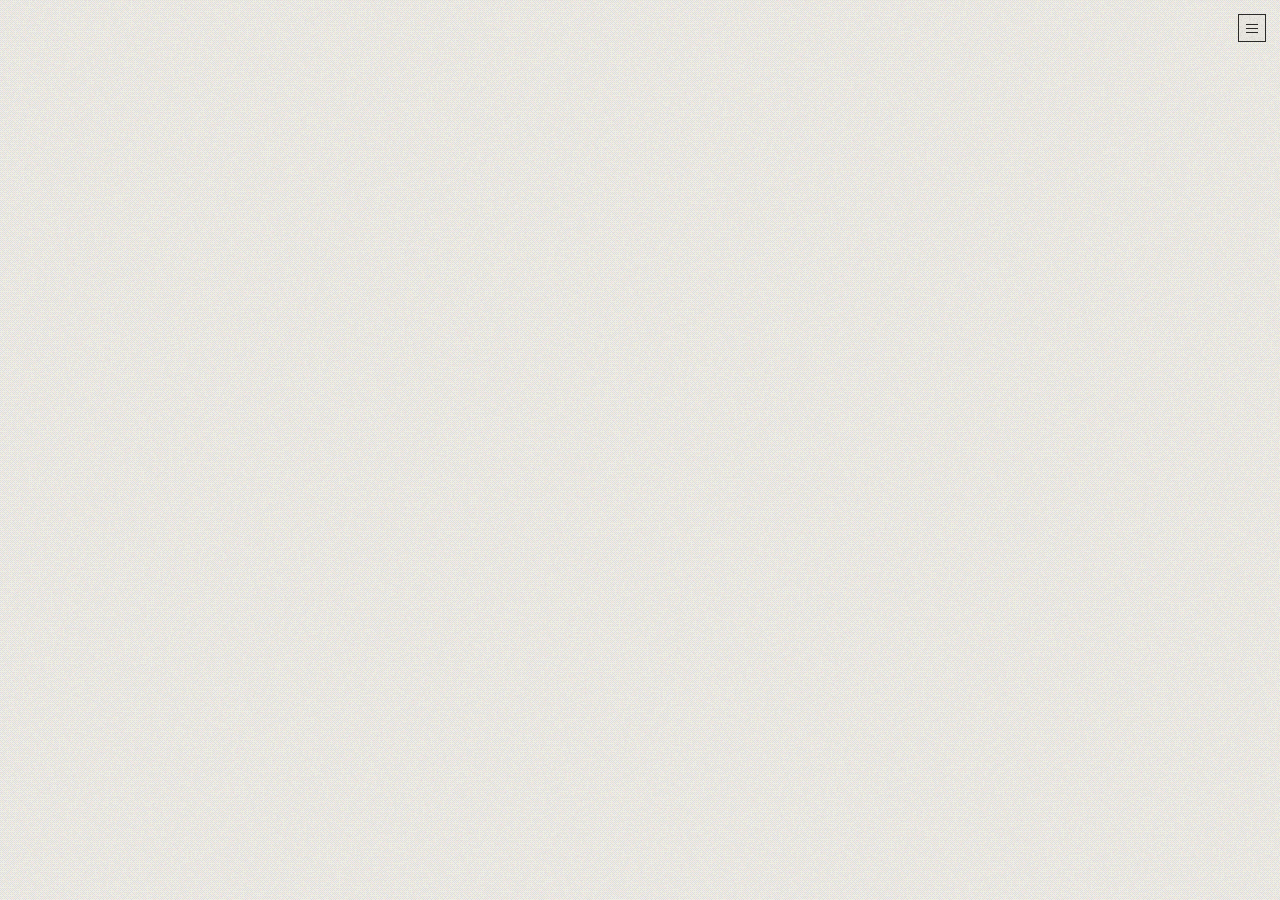
==== commit cba74de0: "Add files via upload" ====
--- a/index.html
+++ b/index.html
@@ -3,7 +3,19 @@
 <head>
 <meta charset="utf-8">
 <meta name="viewport" content="width=device-width, initial-scale=1, viewport-fit=cover">
-<meta name="description" content="Petri: a growing lab of living effects. Hover to borrow one, click to stack them, invent your own.">
+<meta name="description" content="Petri is a growing lab of living effects. Your cursor is the lens, the petri dish.">
+<link rel="icon" type="image/svg+xml" href="favicon.svg">
+<meta property="og:type" content="website">
+<meta property="og:title" content="Petri">
+<meta property="og:description" content="Petri is a growing lab of living effects. Your cursor is the lens, the petri dish.">
+<meta property="og:url" content="https://dinefining.github.io/petri/">
+<meta property="og:image" content="https://dinefining.github.io/petri/og.png">
+<meta property="og:image:width" content="1200">
+<meta property="og:image:height" content="630">
+<meta name="twitter:card" content="summary_large_image">
+<meta name="twitter:title" content="Petri">
+<meta name="twitter:description" content="Petri is a growing lab of living effects. Your cursor is the lens, the petri dish.">
+<meta name="twitter:image" content="https://dinefining.github.io/petri/og.png">
 <title>Petri</title>
 <link rel="preconnect" href="https://fonts.googleapis.com">
 <link rel="preconnect" href="https://fonts.gstatic.com" crossorigin>
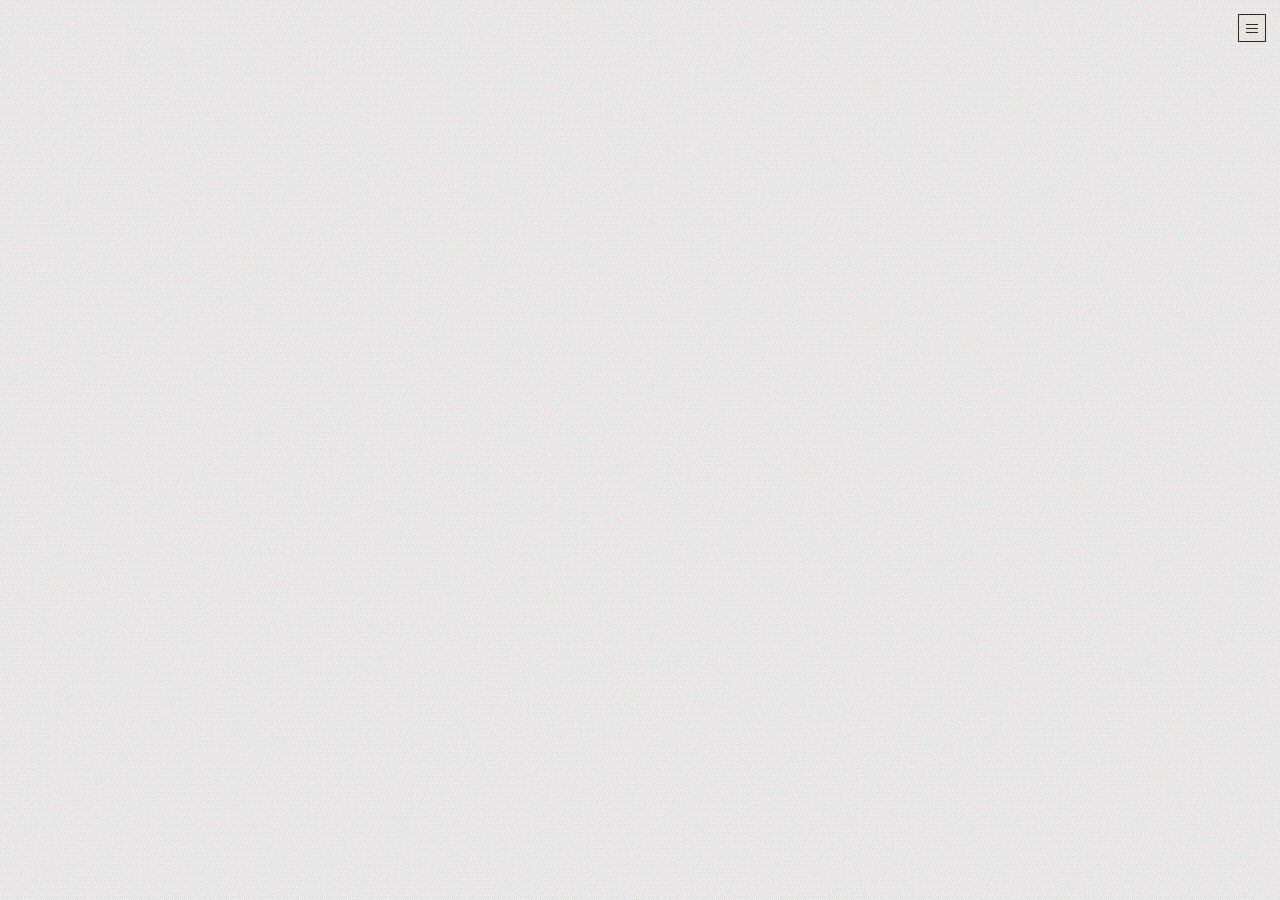
==== commit 6c1235ea: "Add files via upload" ====
--- a/index.html
+++ b/index.html
@@ -3,20 +3,20 @@
 <head>
 <meta charset="utf-8">
 <meta name="viewport" content="width=device-width, initial-scale=1, viewport-fit=cover">
-<meta name="description" content="Petri is a growing lab of living effects. Your cursor is the lens, the petri dish.">
+<meta name="description" content="Cursor Ink is a growing lab of living effects. Your cursor is the lens.">
 <link rel="icon" type="image/svg+xml" href="favicon.svg">
 <meta property="og:type" content="website">
-<meta property="og:title" content="Petri">
-<meta property="og:description" content="Petri is a growing lab of living effects. Your cursor is the lens, the petri dish.">
-<meta property="og:url" content="https://dinefining.github.io/petri/">
-<meta property="og:image" content="https://dinefining.github.io/petri/og.png">
+<meta property="og:title" content="Cursor Ink">
+<meta property="og:description" content="Cursor Ink is a growing lab of living effects. Your cursor is the lens.">
+<meta property="og:url" content="https://dinefining.github.io/cursor-ink/">
+<meta property="og:image" content="https://dinefining.github.io/cursor-ink/og.png">
 <meta property="og:image:width" content="1200">
 <meta property="og:image:height" content="630">
 <meta name="twitter:card" content="summary_large_image">
-<meta name="twitter:title" content="Petri">
-<meta name="twitter:description" content="Petri is a growing lab of living effects. Your cursor is the lens, the petri dish.">
-<meta name="twitter:image" content="https://dinefining.github.io/petri/og.png">
-<title>Petri</title>
+<meta name="twitter:title" content="Cursor Ink">
+<meta name="twitter:description" content="Cursor Ink is a growing lab of living effects. Your cursor is the lens.">
+<meta name="twitter:image" content="https://dinefining.github.io/cursor-ink/og.png">
+<title>Cursor Ink</title>
 <link rel="preconnect" href="https://fonts.googleapis.com">
 <link rel="preconnect" href="https://fonts.gstatic.com" crossorigin>
 <link href="https://fonts.googleapis.com/css2?family=JetBrains+Mono:wght@400;700&family=Newsreader:ital,wght@0,400;1,400&display=swap" rel="stylesheet">
--- a/style.css
+++ b/style.css
@@ -19,7 +19,7 @@
   --edge: 14px;
   color-scheme: light;
 }
-:root.dark { --paper: #1b1b1a; --ink: #d8d6d0; --mute: #6e6c68; --line: #323130; --warn: #e08a72; --focus: #8ea2ff; color-scheme: dark; }
+:root.dark { --paper: #161615; --ink: #d8d6d0; --mute: #6e6c68; --line: #323130; --warn: #e08a72; --focus: #8ea2ff; color-scheme: dark; }
 [hidden] { display: none !important; }
 html, body { height: 100%; overflow: hidden; }
 body {
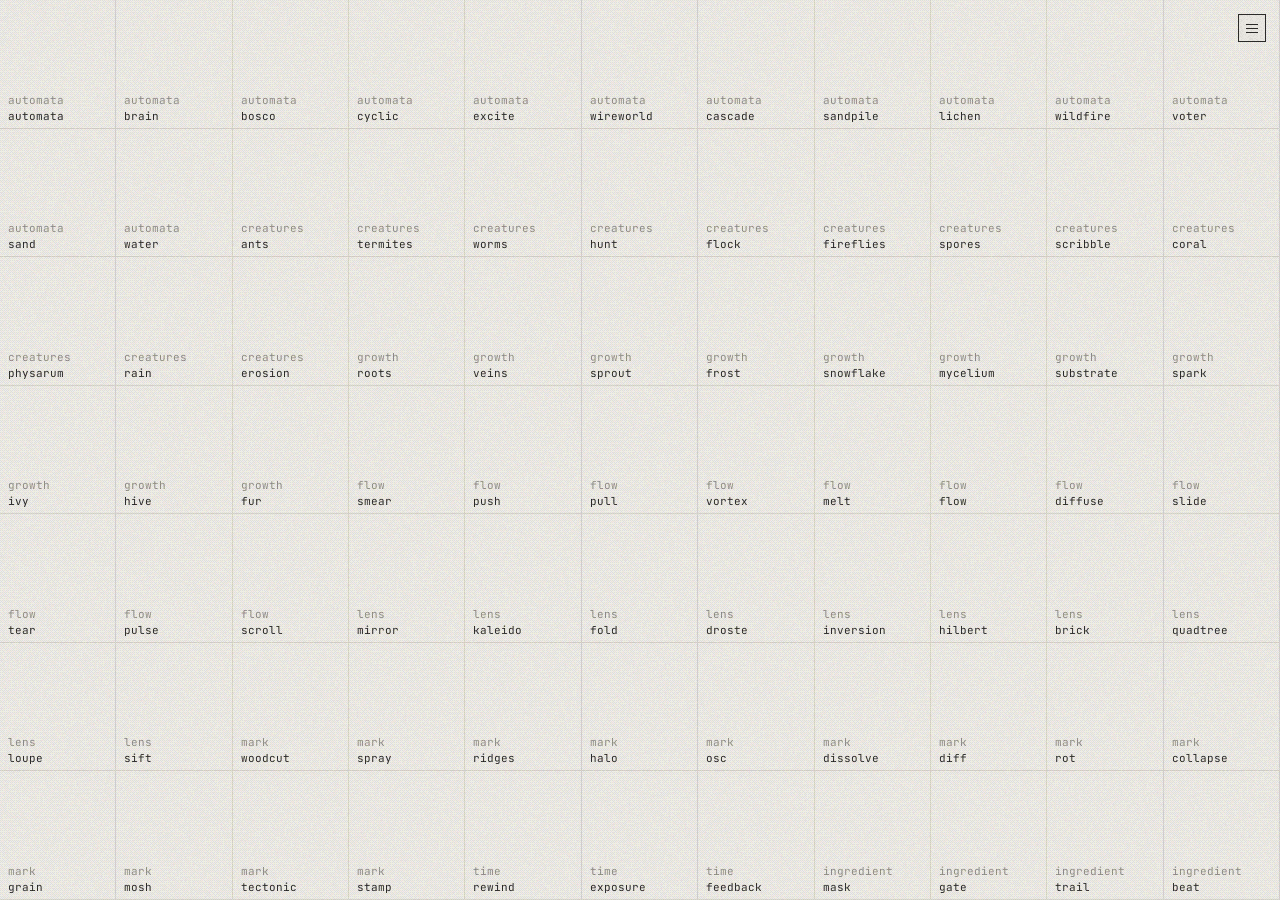
==== commit 611e5118: "Show grid and labels by default" ====
--- a/index.html
+++ b/index.html
@@ -35,8 +35,8 @@
     <button type="button" data-v="css" aria-pressed="false">css<span class="key">c</span></button>
   </div>
   <div class="seg" role="group" aria-label="View">
-    <button type="button" data-v="lines" aria-pressed="false">grid<span class="key">g</span></button>
-    <button type="button" data-v="labels" aria-pressed="false">labels<span class="key">b</span></button>
+    <button type="button" data-v="lines" aria-pressed="true">grid<span class="key">g</span></button>
+    <button type="button" data-v="labels" aria-pressed="true">labels<span class="key">b</span></button>
     <button type="button" data-v="theme" id="themeBtn">light<span class="key">l / d</span></button>
   </div>
   <div class="seg" role="group" aria-label="Lens">
